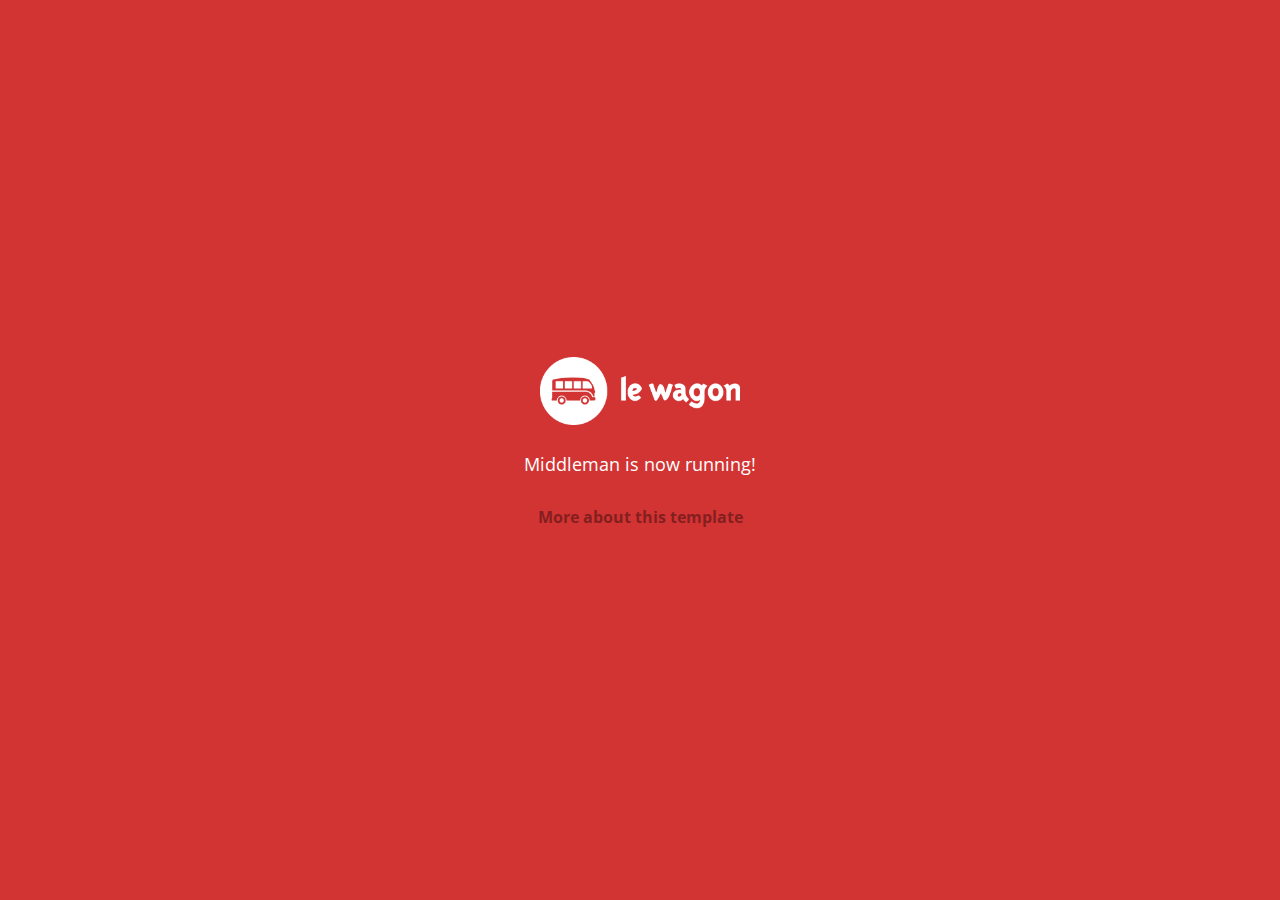
==== index.html @ f6f68ada "Automated commit at 2018-08-06 09:11:28 UTC by middleman-deploy 2.0.0-alpha" ====
<!doctype html>
<html>
  <head>
    <meta charset="utf-8">
    <meta http-equiv="x-ua-compatible" content="ie=edge">
    <meta name="viewport"
          content="width=device-width, initial-scale=1, shrink-to-fit=no">
    <!-- Use the title from a page's frontmatter if it has one -->
    <title>Le Wagon - Middleman</title>
    <link href="stylesheets/application-3c48b980.css" rel="stylesheet" />
    <script src="javascripts/application-93de88c9.js"></script>
    <link href="images/favicon-f15af148.png" rel="icon" type="image/png" />
  </head>
  <body>
    <div id="home">
  <div class="home-content">
    <img src="images/logo-acc9c0ec.png" width="200" alt="Logo" />
    <p>
      Middleman is now running!
    </p>
    <p class="about">
      <a href="about.html">More about this template</a>
    </p>
  </div>
</div>

  </body>
</html>
---- stylesheets/application-3c48b980.css ----
@import url("https://fonts.googleapis.com/css?family=Open+Sans:400,300,700|Raleway:400,100,300,700,500");/*!
 * Bootstrap v3.3.7 (http://getbootstrap.com)
 * Copyright 2011-2016 Twitter, Inc.
 * Licensed under MIT (https://github.com/twbs/bootstrap/blob/master/LICENSE)
 *//*! normalize.css v3.0.3 | MIT License | github.com/necolas/normalize.css */html{font-family:sans-serif;-ms-text-size-adjust:100%;-webkit-text-size-adjust:100%}body{margin:0}article,aside,details,figcaption,figure,footer,header,hgroup,main,menu,nav,section,summary{display:block}audio,canvas,progress,video{display:inline-block;vertical-align:baseline}audio:not([controls]){display:none;height:0}[hidden],template{display:none}a{background-color:transparent}a:active,a:hover{outline:0}abbr[title]{border-bottom:1px dotted}b,strong{font-weight:bold}dfn{font-style:italic}h1{font-size:2em;margin:0.67em 0}mark{background:#ff0;color:#000}small{font-size:80%}sub,sup{font-size:75%;line-height:0;position:relative;vertical-align:baseline}sup{top:-0.5em}sub{bottom:-0.25em}img{border:0}svg:not(:root){overflow:hidden}figure{margin:1em 40px}hr{-webkit-box-sizing:content-box;box-sizing:content-box;height:0}pre{overflow:auto}code,kbd,pre,samp{font-family:monospace, monospace;font-size:1em}button,input,optgroup,select,textarea{color:inherit;font:inherit;margin:0}button{overflow:visible}button,select{text-transform:none}button,html input[type="button"],input[type="reset"],input[type="submit"]{-webkit-appearance:button;cursor:pointer}button[disabled],html input[disabled]{cursor:default}button::-moz-focus-inner,input::-moz-focus-inner{border:0;padding:0}input{line-height:normal}input[type="checkbox"],input[type="radio"]{-webkit-box-sizing:border-box;box-sizing:border-box;padding:0}input[type="number"]::-webkit-inner-spin-button,input[type="number"]::-webkit-outer-spin-button{height:auto}input[type="search"]{-webkit-appearance:textfield;-webkit-box-sizing:content-box;box-sizing:content-box}input[type="search"]::-webkit-search-cancel-button,input[type="search"]::-webkit-search-decoration{-webkit-appearance:none}fieldset{border:1px solid #c0c0c0;margin:0 2px;padding:0.35em 0.625em 0.75em}legend{border:0;padding:0}textarea{overflow:auto}optgroup{font-weight:bold}table{border-collapse:collapse;border-spacing:0}td,th{padding:0}/*! Source: https://github.com/h5bp/html5-boilerplate/blob/master/src/css/main.css */@media print{*,*:before,*:after{background:transparent !important;color:#000 !important;-webkit-box-shadow:none !important;box-shadow:none !important;text-shadow:none !important}a,a:visited{text-decoration:underline}a[href]:after{content:" (" attr(href) ")"}abbr[title]:after{content:" (" attr(title) ")"}a[href^="#"]:after,a[href^="javascript:"]:after{content:""}pre,blockquote{border:1px solid #999;page-break-inside:avoid}thead{display:table-header-group}tr,img{page-break-inside:avoid}img{max-width:100% !important}p,h2,h3{orphans:3;widows:3}h2,h3{page-break-after:avoid}.navbar{display:none}.btn>.caret,.dropup>.btn>.caret{border-top-color:#000 !important}.label{border:1px solid #000}.table{border-collapse:collapse !important}.table td,.table th{background-color:#fff !important}.table-bordered th,.table-bordered td{border:1px solid #ddd !important}}@font-face{font-family:'Glyphicons Halflings';src:url("../assets/bootstrap/glyphicons-halflings-regular-86b6f62b.eot");src:url("../assets/bootstrap/glyphicons-halflings-regular-86b6f62b.eot?#iefix") format("embedded-opentype"),url("../assets/bootstrap/glyphicons-halflings-regular-ca35b697.woff2") format("woff2"),url("../assets/bootstrap/glyphicons-halflings-regular-278e49a8.woff") format("woff"),url("../assets/bootstrap/glyphicons-halflings-regular-44bc1850.ttf") format("truetype"),url("../assets/bootstrap/glyphicons-halflings-regular-de51a849.svg#glyphicons_halflingsregular") format("svg")}.glyphicon{position:relative;top:1px;display:inline-block;font-family:'Glyphicons Halflings';font-style:normal;font-weight:normal;line-height:1;-webkit-font-smoothing:antialiased;-moz-osx-font-smoothing:grayscale}.glyphicon-asterisk:before{content:"\002a"}.glyphicon-plus:before{content:"\002b"}.glyphicon-euro:before,.glyphicon-eur:before{content:"\20ac"}.glyphicon-minus:before{content:"\2212"}.glyphicon-cloud:before{content:"\2601"}.glyphicon-envelope:before{content:"\2709"}.glyphicon-pencil:before{content:"\270f"}.glyphicon-glass:before{content:"\e001"}.glyphicon-music:before{content:"\e002"}.glyphicon-search:before{content:"\e003"}.glyphicon-heart:before{content:"\e005"}.glyphicon-star:before{content:"\e006"}.glyphicon-star-empty:before{content:"\e007"}.glyphicon-user:before{content:"\e008"}.glyphicon-film:before{content:"\e009"}.glyphicon-th-large:before{content:"\e010"}.glyphicon-th:before{content:"\e011"}.glyphicon-th-list:before{content:"\e012"}.glyphicon-ok:before{content:"\e013"}.glyphicon-remove:before{content:"\e014"}.glyphicon-zoom-in:before{content:"\e015"}.glyphicon-zoom-out:before{content:"\e016"}.glyphicon-off:before{content:"\e017"}.glyphicon-signal:before{content:"\e018"}.glyphicon-cog:before{content:"\e019"}.glyphicon-trash:before{content:"\e020"}.glyphicon-home:before{content:"\e021"}.glyphicon-file:before{content:"\e022"}.glyphicon-time:before{content:"\e023"}.glyphicon-road:before{content:"\e024"}.glyphicon-download-alt:before{content:"\e025"}.glyphicon-download:before{content:"\e026"}.glyphicon-upload:before{content:"\e027"}.glyphicon-inbox:before{content:"\e028"}.glyphicon-play-circle:before{content:"\e029"}.glyphicon-repeat:before{content:"\e030"}.glyphicon-refresh:before{content:"\e031"}.glyphicon-list-alt:before{content:"\e032"}.glyphicon-lock:before{content:"\e033"}.glyphicon-flag:before{content:"\e034"}.glyphicon-headphones:before{content:"\e035"}.glyphicon-volume-off:before{content:"\e036"}.glyphicon-volume-down:before{content:"\e037"}.glyphicon-volume-up:before{content:"\e038"}.glyphicon-qrcode:before{content:"\e039"}.glyphicon-barcode:before{content:"\e040"}.glyphicon-tag:before{content:"\e041"}.glyphicon-tags:before{content:"\e042"}.glyphicon-book:before{content:"\e043"}.glyphicon-bookmark:before{content:"\e044"}.glyphicon-print:before{content:"\e045"}.glyphicon-camera:before{content:"\e046"}.glyphicon-font:before{content:"\e047"}.glyphicon-bold:before{content:"\e048"}.glyphicon-italic:before{content:"\e049"}.glyphicon-text-height:before{content:"\e050"}.glyphicon-text-width:before{content:"\e051"}.glyphicon-align-left:before{content:"\e052"}.glyphicon-align-center:before{content:"\e053"}.glyphicon-align-right:before{content:"\e054"}.glyphicon-align-justify:before{content:"\e055"}.glyphicon-list:before{content:"\e056"}.glyphicon-indent-left:before{content:"\e057"}.glyphicon-indent-right:before{content:"\e058"}.glyphicon-facetime-video:before{content:"\e059"}.glyphicon-picture:before{content:"\e060"}.glyphicon-map-marker:before{content:"\e062"}.glyphicon-adjust:before{content:"\e063"}.glyphicon-tint:before{content:"\e064"}.glyphicon-edit:before{content:"\e065"}.glyphicon-share:before{content:"\e066"}.glyphicon-check:before{content:"\e067"}.glyphicon-move:before{content:"\e068"}.glyphicon-step-backward:before{content:"\e069"}.glyphicon-fast-backward:before{content:"\e070"}.glyphicon-backward:before{content:"\e071"}.glyphicon-play:before{content:"\e072"}.glyphicon-pause:before{content:"\e073"}.glyphicon-stop:before{content:"\e074"}.glyphicon-forward:before{content:"\e075"}.glyphicon-fast-forward:before{content:"\e076"}.glyphicon-step-forward:before{content:"\e077"}.glyphicon-eject:before{content:"\e078"}.glyphicon-chevron-left:before{content:"\e079"}.glyphicon-chevron-right:before{content:"\e080"}.glyphicon-plus-sign:before{content:"\e081"}.glyphicon-minus-sign:before{content:"\e082"}.glyphicon-remove-sign:before{content:"\e083"}.glyphicon-ok-sign:before{content:"\e084"}.glyphicon-question-sign:before{content:"\e085"}.glyphicon-info-sign:before{content:"\e086"}.glyphicon-screenshot:before{content:"\e087"}.glyphicon-remove-circle:before{content:"\e088"}.glyphicon-ok-circle:before{content:"\e089"}.glyphicon-ban-circle:before{content:"\e090"}.glyphicon-arrow-left:before{content:"\e091"}.glyphicon-arrow-right:before{content:"\e092"}.glyphicon-arrow-up:before{content:"\e093"}.glyphicon-arrow-down:before{content:"\e094"}.glyphicon-share-alt:before{content:"\e095"}.glyphicon-resize-full:before{content:"\e096"}.glyphicon-resize-small:before{content:"\e097"}.glyphicon-exclamation-sign:before{content:"\e101"}.glyphicon-gift:before{content:"\e102"}.glyphicon-leaf:before{content:"\e103"}.glyphicon-fire:before{content:"\e104"}.glyphicon-eye-open:before{content:"\e105"}.glyphicon-eye-close:before{content:"\e106"}.glyphicon-warning-sign:before{content:"\e107"}.glyphicon-plane:before{content:"\e108"}.glyphicon-calendar:before{content:"\e109"}.glyphicon-random:before{content:"\e110"}.glyphicon-comment:before{content:"\e111"}.glyphicon-magnet:before{content:"\e112"}.glyphicon-chevron-up:before{content:"\e113"}.glyphicon-chevron-down:before{content:"\e114"}.glyphicon-retweet:before{content:"\e115"}.glyphicon-shopping-cart:before{content:"\e116"}.glyphicon-folder-close:before{content:"\e117"}.glyphicon-folder-open:before{content:"\e118"}.glyphicon-resize-vertical:before{content:"\e119"}.glyphicon-resize-horizontal:before{content:"\e120"}.glyphicon-hdd:before{content:"\e121"}.glyphicon-bullhorn:before{content:"\e122"}.glyphicon-bell:before{content:"\e123"}.glyphicon-certificate:before{content:"\e124"}.glyphicon-thumbs-up:before{content:"\e125"}.glyphicon-thumbs-down:before{content:"\e126"}.glyphicon-hand-right:before{content:"\e127"}.glyphicon-hand-left:before{content:"\e128"}.glyphicon-hand-up:before{content:"\e129"}.glyphicon-hand-down:before{content:"\e130"}.glyphicon-circle-arrow-right:before{content:"\e131"}.glyphicon-circle-arrow-left:before{content:"\e132"}.glyphicon-circle-arrow-up:before{content:"\e133"}.glyphicon-circle-arrow-down:before{content:"\e134"}.glyphicon-globe:before{content:"\e135"}.glyphicon-wrench:before{content:"\e136"}.glyphicon-tasks:before{content:"\e137"}.glyphicon-filter:before{content:"\e138"}.glyphicon-briefcase:before{content:"\e139"}.glyphicon-fullscreen:before{content:"\e140"}.glyphicon-dashboard:before{content:"\e141"}.glyphicon-paperclip:before{content:"\e142"}.glyphicon-heart-empty:before{content:"\e143"}.glyphicon-link:before{content:"\e144"}.glyphicon-phone:before{content:"\e145"}.glyphicon-pushpin:before{content:"\e146"}.glyphicon-usd:before{content:"\e148"}.glyphicon-gbp:before{content:"\e149"}.glyphicon-sort:before{content:"\e150"}.glyphicon-sort-by-alphabet:before{content:"\e151"}.glyphicon-sort-by-alphabet-alt:before{content:"\e152"}.glyphicon-sort-by-order:before{content:"\e153"}.glyphicon-sort-by-order-alt:before{content:"\e154"}.glyphicon-sort-by-attributes:before{content:"\e155"}.glyphicon-sort-by-attributes-alt:before{content:"\e156"}.glyphicon-unchecked:before{content:"\e157"}.glyphicon-expand:before{content:"\e158"}.glyphicon-collapse-down:before{content:"\e159"}.glyphicon-collapse-up:before{content:"\e160"}.glyphicon-log-in:before{content:"\e161"}.glyphicon-flash:before{content:"\e162"}.glyphicon-log-out:before{content:"\e163"}.glyphicon-new-window:before{content:"\e164"}.glyphicon-record:before{content:"\e165"}.glyphicon-save:before{content:"\e166"}.glyphicon-open:before{content:"\e167"}.glyphicon-saved:before{content:"\e168"}.glyphicon-import:before{content:"\e169"}.glyphicon-export:before{content:"\e170"}.glyphicon-send:before{content:"\e171"}.glyphicon-floppy-disk:before{content:"\e172"}.glyphicon-floppy-saved:before{content:"\e173"}.glyphicon-floppy-remove:before{content:"\e174"}.glyphicon-floppy-save:before{content:"\e175"}.glyphicon-floppy-open:before{content:"\e176"}.glyphicon-credit-card:before{content:"\e177"}.glyphicon-transfer:before{content:"\e178"}.glyphicon-cutlery:before{content:"\e179"}.glyphicon-header:before{content:"\e180"}.glyphicon-compressed:before{content:"\e181"}.glyphicon-earphone:before{content:"\e182"}.glyphicon-phone-alt:before{content:"\e183"}.glyphicon-tower:before{content:"\e184"}.glyphicon-stats:before{content:"\e185"}.glyphicon-sd-video:before{content:"\e186"}.glyphicon-hd-video:before{content:"\e187"}.glyphicon-subtitles:before{content:"\e188"}.glyphicon-sound-stereo:before{content:"\e189"}.glyphicon-sound-dolby:before{content:"\e190"}.glyphicon-sound-5-1:before{content:"\e191"}.glyphicon-sound-6-1:before{content:"\e192"}.glyphicon-sound-7-1:before{content:"\e193"}.glyphicon-copyright-mark:before{content:"\e194"}.glyphicon-registration-mark:before{content:"\e195"}.glyphicon-cloud-download:before{content:"\e197"}.glyphicon-cloud-upload:before{content:"\e198"}.glyphicon-tree-conifer:before{content:"\e199"}.glyphicon-tree-deciduous:before{content:"\e200"}.glyphicon-cd:before{content:"\e201"}.glyphicon-save-file:before{content:"\e202"}.glyphicon-open-file:before{content:"\e203"}.glyphicon-level-up:before{content:"\e204"}.glyphicon-copy:before{content:"\e205"}.glyphicon-paste:before{content:"\e206"}.glyphicon-alert:before{content:"\e209"}.glyphicon-equalizer:before{content:"\e210"}.glyphicon-king:before{content:"\e211"}.glyphicon-queen:before{content:"\e212"}.glyphicon-pawn:before{content:"\e213"}.glyphicon-bishop:before{content:"\e214"}.glyphicon-knight:before{content:"\e215"}.glyphicon-baby-formula:before{content:"\e216"}.glyphicon-tent:before{content:"\26fa"}.glyphicon-blackboard:before{content:"\e218"}.glyphicon-bed:before{content:"\e219"}.glyphicon-apple:before{content:"\f8ff"}.glyphicon-erase:before{content:"\e221"}.glyphicon-hourglass:before{content:"\231b"}.glyphicon-lamp:before{content:"\e223"}.glyphicon-duplicate:before{content:"\e224"}.glyphicon-piggy-bank:before{content:"\e225"}.glyphicon-scissors:before{content:"\e226"}.glyphicon-bitcoin:before{content:"\e227"}.glyphicon-btc:before{content:"\e227"}.glyphicon-xbt:before{content:"\e227"}.glyphicon-yen:before{content:"\00a5"}.glyphicon-jpy:before{content:"\00a5"}.glyphicon-ruble:before{content:"\20bd"}.glyphicon-rub:before{content:"\20bd"}.glyphicon-scale:before{content:"\e230"}.glyphicon-ice-lolly:before{content:"\e231"}.glyphicon-ice-lolly-tasted:before{content:"\e232"}.glyphicon-education:before{content:"\e233"}.glyphicon-option-horizontal:before{content:"\e234"}.glyphicon-option-vertical:before{content:"\e235"}.glyphicon-menu-hamburger:before{content:"\e236"}.glyphicon-modal-window:before{content:"\e237"}.glyphicon-oil:before{content:"\e238"}.glyphicon-grain:before{content:"\e239"}.glyphicon-sunglasses:before{content:"\e240"}.glyphicon-text-size:before{content:"\e241"}.glyphicon-text-color:before{content:"\e242"}.glyphicon-text-background:before{content:"\e243"}.glyphicon-object-align-top:before{content:"\e244"}.glyphicon-object-align-bottom:before{content:"\e245"}.glyphicon-object-align-horizontal:before{content:"\e246"}.glyphicon-object-align-left:before{content:"\e247"}.glyphicon-object-align-vertical:before{content:"\e248"}.glyphicon-object-align-right:before{content:"\e249"}.glyphicon-triangle-right:before{content:"\e250"}.glyphicon-triangle-left:before{content:"\e251"}.glyphicon-triangle-bottom:before{content:"\e252"}.glyphicon-triangle-top:before{content:"\e253"}.glyphicon-console:before{content:"\e254"}.glyphicon-superscript:before{content:"\e255"}.glyphicon-subscript:before{content:"\e256"}.glyphicon-menu-left:before{content:"\e257"}.glyphicon-menu-right:before{content:"\e258"}.glyphicon-menu-down:before{content:"\e259"}.glyphicon-menu-up:before{content:"\e260"}*{-webkit-box-sizing:border-box;box-sizing:border-box}*:before,*:after{-webkit-box-sizing:border-box;box-sizing:border-box}html{font-size:10px;-webkit-tap-highlight-color:transparent}body{font-family:"Open Sans", "Helvetica", "sans-serif";font-size:18px;line-height:1.42857143;color:#333333;background-color:#F4F4F4}input,button,select,textarea{font-family:inherit;font-size:inherit;line-height:inherit}a{color:#469AE0;text-decoration:none}a:hover,a:focus{color:#1f74ba;text-decoration:underline}a:focus{outline:5px auto -webkit-focus-ring-color;outline-offset:-2px}figure{margin:0}img{vertical-align:middle}.img-responsive{display:block;max-width:100%;height:auto}.img-rounded{border-radius:2px}.img-thumbnail{padding:4px;line-height:1.42857143;background-color:#F4F4F4;border:1px solid #ddd;border-radius:2px;-webkit-transition:all 0.2s ease-in-out;transition:all 0.2s ease-in-out;display:inline-block;max-width:100%;height:auto}.img-circle{border-radius:50%}hr{margin-top:25px;margin-bottom:25px;border:0;border-top:1px solid #eeeeee}.sr-only{position:absolute;width:1px;height:1px;margin:-1px;padding:0;overflow:hidden;clip:rect(0, 0, 0, 0);border:0}.sr-only-focusable:active,.sr-only-focusable:focus{position:static;width:auto;height:auto;margin:0;overflow:visible;clip:auto}[role="button"]{cursor:pointer}h1,h2,h3,h4,h5,h6,.h1,.h2,.h3,.h4,.h5,.h6{font-family:"Raleway", "Helvetica", "sans-serif";font-weight:500;line-height:1.1;color:inherit}h1 small,h1 .small,h2 small,h2 .small,h3 small,h3 .small,h4 small,h4 .small,h5 small,h5 .small,h6 small,h6 .small,.h1 small,.h1 .small,.h2 small,.h2 .small,.h3 small,.h3 .small,.h4 small,.h4 .small,.h5 small,.h5 .small,.h6 small,.h6 .small{font-weight:normal;line-height:1;color:#777777}h1,.h1,h2,.h2,h3,.h3{margin-top:25px;margin-bottom:12.5px}h1 small,h1 .small,.h1 small,.h1 .small,h2 small,h2 .small,.h2 small,.h2 .small,h3 small,h3 .small,.h3 small,.h3 .small{font-size:65%}h4,.h4,h5,.h5,h6,.h6{margin-top:12.5px;margin-bottom:12.5px}h4 small,h4 .small,.h4 small,.h4 .small,h5 small,h5 .small,.h5 small,.h5 .small,h6 small,h6 .small,.h6 small,.h6 .small{font-size:75%}h1,.h1{font-size:46px}h2,.h2{font-size:38px}h3,.h3{font-size:31px}h4,.h4{font-size:23px}h5,.h5{font-size:18px}h6,.h6{font-size:16px}p{margin:0 0 12.5px}.lead{margin-bottom:25px;font-size:20px;font-weight:300;line-height:1.4}@media (min-width: 768px){.lead{font-size:27px}}small,.small{font-size:88%}mark,.mark{background-color:#fcf8e3;padding:.2em}.text-left{text-align:left}.text-right{text-align:right}.text-center{text-align:center}.text-justify{text-align:justify}.text-nowrap{white-space:nowrap}.text-lowercase{text-transform:lowercase}.text-uppercase,.initialism{text-transform:uppercase}.text-capitalize{text-transform:capitalize}.text-muted{color:#777777}.text-primary{color:#469AE0}a.text-primary:hover,a.text-primary:focus{color:#2381d0}.text-success{color:#3c763d}a.text-success:hover,a.text-success:focus{color:#2b542c}.text-info{color:#31708f}a.text-info:hover,a.text-info:focus{color:#245269}.text-warning{color:#8a6d3b}a.text-warning:hover,a.text-warning:focus{color:#66512c}.text-danger{color:#a94442}a.text-danger:hover,a.text-danger:focus{color:#843534}.bg-primary{color:#fff}.bg-primary{background-color:#469AE0}a.bg-primary:hover,a.bg-primary:focus{background-color:#2381d0}.bg-success{background-color:#dff0d8}a.bg-success:hover,a.bg-success:focus{background-color:#c1e2b3}.bg-info{background-color:#d9edf7}a.bg-info:hover,a.bg-info:focus{background-color:#afd9ee}.bg-warning{background-color:#fcf8e3}a.bg-warning:hover,a.bg-warning:focus{background-color:#f7ecb5}.bg-danger{background-color:#f2dede}a.bg-danger:hover,a.bg-danger:focus{background-color:#e4b9b9}.page-header{padding-bottom:11.5px;margin:50px 0 25px;border-bottom:1px solid #eeeeee}ul,ol{margin-top:0;margin-bottom:12.5px}ul ul,ul ol,ol ul,ol ol{margin-bottom:0}.list-unstyled{padding-left:0;list-style:none}.list-inline{padding-left:0;list-style:none;margin-left:-5px}.list-inline>li{display:inline-block;padding-left:5px;padding-right:5px}dl{margin-top:0;margin-bottom:25px}dt,dd{line-height:1.42857143}dt{font-weight:bold}dd{margin-left:0}.dl-horizontal dd:before,.dl-horizontal dd:after{content:" ";display:table}.dl-horizontal dd:after{clear:both}@media (min-width: 768px){.dl-horizontal dt{float:left;width:160px;clear:left;text-align:right;overflow:hidden;text-overflow:ellipsis;white-space:nowrap}.dl-horizontal dd{margin-left:180px}}abbr[title],abbr[data-original-title]{cursor:help;border-bottom:1px dotted #777777}.initialism{font-size:90%}blockquote{padding:12.5px 25px;margin:0 0 25px;font-size:22.5px;border-left:5px solid #eeeeee}blockquote p:last-child,blockquote ul:last-child,blockquote ol:last-child{margin-bottom:0}blockquote footer,blockquote small,blockquote .small{display:block;font-size:80%;line-height:1.42857143;color:#777777}blockquote footer:before,blockquote small:before,blockquote .small:before{content:'\2014 \00A0'}.blockquote-reverse,blockquote.pull-right{padding-right:15px;padding-left:0;border-right:5px solid #eeeeee;border-left:0;text-align:right}.blockquote-reverse footer:before,.blockquote-reverse small:before,.blockquote-reverse .small:before,blockquote.pull-right footer:before,blockquote.pull-right small:before,blockquote.pull-right .small:before{content:''}.blockquote-reverse footer:after,.blockquote-reverse small:after,.blockquote-reverse .small:after,blockquote.pull-right footer:after,blockquote.pull-right small:after,blockquote.pull-right .small:after{content:'\00A0 \2014'}address{margin-bottom:25px;font-style:normal;line-height:1.42857143}code,kbd,pre,samp{font-family:Menlo, Monaco, Consolas, "Courier New", monospace}code{padding:2px 4px;font-size:90%;color:#c7254e;background-color:#f9f2f4;border-radius:2px}kbd{padding:2px 4px;font-size:90%;color:#fff;background-color:#333;border-radius:2px;-webkit-box-shadow:inset 0 -1px 0 rgba(0,0,0,0.25);box-shadow:inset 0 -1px 0 rgba(0,0,0,0.25)}kbd kbd{padding:0;font-size:100%;font-weight:bold;-webkit-box-shadow:none;box-shadow:none}pre{display:block;padding:12px;margin:0 0 12.5px;font-size:17px;line-height:1.42857143;word-break:break-all;word-wrap:break-word;color:#333333;background-color:#f5f5f5;border:1px solid #ccc;border-radius:2px}pre code{padding:0;font-size:inherit;color:inherit;white-space:pre-wrap;background-color:transparent;border-radius:0}.pre-scrollable{max-height:340px;overflow-y:scroll}.container{margin-right:auto;margin-left:auto;padding-left:15px;padding-right:15px}.container:before,.container:after{content:" ";display:table}.container:after{clear:both}@media (min-width: 768px){.container{width:750px}}@media (min-width: 992px){.container{width:970px}}@media (min-width: 1200px){.container{width:1170px}}.container-fluid{margin-right:auto;margin-left:auto;padding-left:15px;padding-right:15px}.container-fluid:before,.container-fluid:after{content:" ";display:table}.container-fluid:after{clear:both}.row{margin-left:-15px;margin-right:-15px}.row:before,.row:after{content:" ";display:table}.row:after{clear:both}.col-xs-1,.col-sm-1,.col-md-1,.col-lg-1,.col-xs-2,.col-sm-2,.col-md-2,.col-lg-2,.col-xs-3,.col-sm-3,.col-md-3,.col-lg-3,.col-xs-4,.col-sm-4,.col-md-4,.col-lg-4,.col-xs-5,.col-sm-5,.col-md-5,.col-lg-5,.col-xs-6,.col-sm-6,.col-md-6,.col-lg-6,.col-xs-7,.col-sm-7,.col-md-7,.col-lg-7,.col-xs-8,.col-sm-8,.col-md-8,.col-lg-8,.col-xs-9,.col-sm-9,.col-md-9,.col-lg-9,.col-xs-10,.col-sm-10,.col-md-10,.col-lg-10,.col-xs-11,.col-sm-11,.col-md-11,.col-lg-11,.col-xs-12,.col-sm-12,.col-md-12,.col-lg-12{position:relative;min-height:1px;padding-left:15px;padding-right:15px}.col-xs-1,.col-xs-2,.col-xs-3,.col-xs-4,.col-xs-5,.col-xs-6,.col-xs-7,.col-xs-8,.col-xs-9,.col-xs-10,.col-xs-11,.col-xs-12{float:left}.col-xs-1{width:8.33333333%}.col-xs-2{width:16.66666667%}.col-xs-3{width:25%}.col-xs-4{width:33.33333333%}.col-xs-5{width:41.66666667%}.col-xs-6{width:50%}.col-xs-7{width:58.33333333%}.col-xs-8{width:66.66666667%}.col-xs-9{width:75%}.col-xs-10{width:83.33333333%}.col-xs-11{width:91.66666667%}.col-xs-12{width:100%}.col-xs-pull-0{right:auto}.col-xs-pull-1{right:8.33333333%}.col-xs-pull-2{right:16.66666667%}.col-xs-pull-3{right:25%}.col-xs-pull-4{right:33.33333333%}.col-xs-pull-5{right:41.66666667%}.col-xs-pull-6{right:50%}.col-xs-pull-7{right:58.33333333%}.col-xs-pull-8{right:66.66666667%}.col-xs-pull-9{right:75%}.col-xs-pull-10{right:83.33333333%}.col-xs-pull-11{right:91.66666667%}.col-xs-pull-12{right:100%}.col-xs-push-0{left:auto}.col-xs-push-1{left:8.33333333%}.col-xs-push-2{left:16.66666667%}.col-xs-push-3{left:25%}.col-xs-push-4{left:33.33333333%}.col-xs-push-5{left:41.66666667%}.col-xs-push-6{left:50%}.col-xs-push-7{left:58.33333333%}.col-xs-push-8{left:66.66666667%}.col-xs-push-9{left:75%}.col-xs-push-10{left:83.33333333%}.col-xs-push-11{left:91.66666667%}.col-xs-push-12{left:100%}.col-xs-offset-0{margin-left:0%}.col-xs-offset-1{margin-left:8.33333333%}.col-xs-offset-2{margin-left:16.66666667%}.col-xs-offset-3{margin-left:25%}.col-xs-offset-4{margin-left:33.33333333%}.col-xs-offset-5{margin-left:41.66666667%}.col-xs-offset-6{margin-left:50%}.col-xs-offset-7{margin-left:58.33333333%}.col-xs-offset-8{margin-left:66.66666667%}.col-xs-offset-9{margin-left:75%}.col-xs-offset-10{margin-left:83.33333333%}.col-xs-offset-11{margin-left:91.66666667%}.col-xs-offset-12{margin-left:100%}@media (min-width: 768px){.col-sm-1,.col-sm-2,.col-sm-3,.col-sm-4,.col-sm-5,.col-sm-6,.col-sm-7,.col-sm-8,.col-sm-9,.col-sm-10,.col-sm-11,.col-sm-12{float:left}.col-sm-1{width:8.33333333%}.col-sm-2{width:16.66666667%}.col-sm-3{width:25%}.col-sm-4{width:33.33333333%}.col-sm-5{width:41.66666667%}.col-sm-6{width:50%}.col-sm-7{width:58.33333333%}.col-sm-8{width:66.66666667%}.col-sm-9{width:75%}.col-sm-10{width:83.33333333%}.col-sm-11{width:91.66666667%}.col-sm-12{width:100%}.col-sm-pull-0{right:auto}.col-sm-pull-1{right:8.33333333%}.col-sm-pull-2{right:16.66666667%}.col-sm-pull-3{right:25%}.col-sm-pull-4{right:33.33333333%}.col-sm-pull-5{right:41.66666667%}.col-sm-pull-6{right:50%}.col-sm-pull-7{right:58.33333333%}.col-sm-pull-8{right:66.66666667%}.col-sm-pull-9{right:75%}.col-sm-pull-10{right:83.33333333%}.col-sm-pull-11{right:91.66666667%}.col-sm-pull-12{right:100%}.col-sm-push-0{left:auto}.col-sm-push-1{left:8.33333333%}.col-sm-push-2{left:16.66666667%}.col-sm-push-3{left:25%}.col-sm-push-4{left:33.33333333%}.col-sm-push-5{left:41.66666667%}.col-sm-push-6{left:50%}.col-sm-push-7{left:58.33333333%}.col-sm-push-8{left:66.66666667%}.col-sm-push-9{left:75%}.col-sm-push-10{left:83.33333333%}.col-sm-push-11{left:91.66666667%}.col-sm-push-12{left:100%}.col-sm-offset-0{margin-left:0%}.col-sm-offset-1{margin-left:8.33333333%}.col-sm-offset-2{margin-left:16.66666667%}.col-sm-offset-3{margin-left:25%}.col-sm-offset-4{margin-left:33.33333333%}.col-sm-offset-5{margin-left:41.66666667%}.col-sm-offset-6{margin-left:50%}.col-sm-offset-7{margin-left:58.33333333%}.col-sm-offset-8{margin-left:66.66666667%}.col-sm-offset-9{margin-left:75%}.col-sm-offset-10{margin-left:83.33333333%}.col-sm-offset-11{margin-left:91.66666667%}.col-sm-offset-12{margin-left:100%}}@media (min-width: 992px){.col-md-1,.col-md-2,.col-md-3,.col-md-4,.col-md-5,.col-md-6,.col-md-7,.col-md-8,.col-md-9,.col-md-10,.col-md-11,.col-md-12{float:left}.col-md-1{width:8.33333333%}.col-md-2{width:16.66666667%}.col-md-3{width:25%}.col-md-4{width:33.33333333%}.col-md-5{width:41.66666667%}.col-md-6{width:50%}.col-md-7{width:58.33333333%}.col-md-8{width:66.66666667%}.col-md-9{width:75%}.col-md-10{width:83.33333333%}.col-md-11{width:91.66666667%}.col-md-12{width:100%}.col-md-pull-0{right:auto}.col-md-pull-1{right:8.33333333%}.col-md-pull-2{right:16.66666667%}.col-md-pull-3{right:25%}.col-md-pull-4{right:33.33333333%}.col-md-pull-5{right:41.66666667%}.col-md-pull-6{right:50%}.col-md-pull-7{right:58.33333333%}.col-md-pull-8{right:66.66666667%}.col-md-pull-9{right:75%}.col-md-pull-10{right:83.33333333%}.col-md-pull-11{right:91.66666667%}.col-md-pull-12{right:100%}.col-md-push-0{left:auto}.col-md-push-1{left:8.33333333%}.col-md-push-2{left:16.66666667%}.col-md-push-3{left:25%}.col-md-push-4{left:33.33333333%}.col-md-push-5{left:41.66666667%}.col-md-push-6{left:50%}.col-md-push-7{left:58.33333333%}.col-md-push-8{left:66.66666667%}.col-md-push-9{left:75%}.col-md-push-10{left:83.33333333%}.col-md-push-11{left:91.66666667%}.col-md-push-12{left:100%}.col-md-offset-0{margin-left:0%}.col-md-offset-1{margin-left:8.33333333%}.col-md-offset-2{margin-left:16.66666667%}.col-md-offset-3{margin-left:25%}.col-md-offset-4{margin-left:33.33333333%}.col-md-offset-5{margin-left:41.66666667%}.col-md-offset-6{margin-left:50%}.col-md-offset-7{margin-left:58.33333333%}.col-md-offset-8{margin-left:66.66666667%}.col-md-offset-9{margin-left:75%}.col-md-offset-10{margin-left:83.33333333%}.col-md-offset-11{margin-left:91.66666667%}.col-md-offset-12{margin-left:100%}}@media (min-width: 1200px){.col-lg-1,.col-lg-2,.col-lg-3,.col-lg-4,.col-lg-5,.col-lg-6,.col-lg-7,.col-lg-8,.col-lg-9,.col-lg-10,.col-lg-11,.col-lg-12{float:left}.col-lg-1{width:8.33333333%}.col-lg-2{width:16.66666667%}.col-lg-3{width:25%}.col-lg-4{width:33.33333333%}.col-lg-5{width:41.66666667%}.col-lg-6{width:50%}.col-lg-7{width:58.33333333%}.col-lg-8{width:66.66666667%}.col-lg-9{width:75%}.col-lg-10{width:83.33333333%}.col-lg-11{width:91.66666667%}.col-lg-12{width:100%}.col-lg-pull-0{right:auto}.col-lg-pull-1{right:8.33333333%}.col-lg-pull-2{right:16.66666667%}.col-lg-pull-3{right:25%}.col-lg-pull-4{right:33.33333333%}.col-lg-pull-5{right:41.66666667%}.col-lg-pull-6{right:50%}.col-lg-pull-7{right:58.33333333%}.col-lg-pull-8{right:66.66666667%}.col-lg-pull-9{right:75%}.col-lg-pull-10{right:83.33333333%}.col-lg-pull-11{right:91.66666667%}.col-lg-pull-12{right:100%}.col-lg-push-0{left:auto}.col-lg-push-1{left:8.33333333%}.col-lg-push-2{left:16.66666667%}.col-lg-push-3{left:25%}.col-lg-push-4{left:33.33333333%}.col-lg-push-5{left:41.66666667%}.col-lg-push-6{left:50%}.col-lg-push-7{left:58.33333333%}.col-lg-push-8{left:66.66666667%}.col-lg-push-9{left:75%}.col-lg-push-10{left:83.33333333%}.col-lg-push-11{left:91.66666667%}.col-lg-push-12{left:100%}.col-lg-offset-0{margin-left:0%}.col-lg-offset-1{margin-left:8.33333333%}.col-lg-offset-2{margin-left:16.66666667%}.col-lg-offset-3{margin-left:25%}.col-lg-offset-4{margin-left:33.33333333%}.col-lg-offset-5{margin-left:41.66666667%}.col-lg-offset-6{margin-left:50%}.col-lg-offset-7{margin-left:58.33333333%}.col-lg-offset-8{margin-left:66.66666667%}.col-lg-offset-9{margin-left:75%}.col-lg-offset-10{margin-left:83.33333333%}.col-lg-offset-11{margin-left:91.66666667%}.col-lg-offset-12{margin-left:100%}}table{background-color:transparent}caption{padding-top:8px;padding-bottom:8px;color:#777777;text-align:left}th{text-align:left}.table{width:100%;max-width:100%;margin-bottom:25px}.table>thead>tr>th,.table>thead>tr>td,.table>tbody>tr>th,.table>tbody>tr>td,.table>tfoot>tr>th,.table>tfoot>tr>td{padding:8px;line-height:1.42857143;vertical-align:top;border-top:1px solid #ddd}.table>thead>tr>th{vertical-align:bottom;border-bottom:2px solid #ddd}.table>caption+thead>tr:first-child>th,.table>caption+thead>tr:first-child>td,.table>colgroup+thead>tr:first-child>th,.table>colgroup+thead>tr:first-child>td,.table>thead:first-child>tr:first-child>th,.table>thead:first-child>tr:first-child>td{border-top:0}.table>tbody+tbody{border-top:2px solid #ddd}.table .table{background-color:#F4F4F4}.table-condensed>thead>tr>th,.table-condensed>thead>tr>td,.table-condensed>tbody>tr>th,.table-condensed>tbody>tr>td,.table-condensed>tfoot>tr>th,.table-condensed>tfoot>tr>td{padding:5px}.table-bordered{border:1px solid #ddd}.table-bordered>thead>tr>th,.table-bordered>thead>tr>td,.table-bordered>tbody>tr>th,.table-bordered>tbody>tr>td,.table-bordered>tfoot>tr>th,.table-bordered>tfoot>tr>td{border:1px solid #ddd}.table-bordered>thead>tr>th,.table-bordered>thead>tr>td{border-bottom-width:2px}.table-striped>tbody>tr:nth-of-type(odd){background-color:#f9f9f9}.table-hover>tbody>tr:hover{background-color:#f5f5f5}table col[class*="col-"]{position:static;float:none;display:table-column}table td[class*="col-"],table th[class*="col-"]{position:static;float:none;display:table-cell}.table>thead>tr>td.active,.table>thead>tr>th.active,.table>thead>tr.active>td,.table>thead>tr.active>th,.table>tbody>tr>td.active,.table>tbody>tr>th.active,.table>tbody>tr.active>td,.table>tbody>tr.active>th,.table>tfoot>tr>td.active,.table>tfoot>tr>th.active,.table>tfoot>tr.active>td,.table>tfoot>tr.active>th{background-color:#f5f5f5}.table-hover>tbody>tr>td.active:hover,.table-hover>tbody>tr>th.active:hover,.table-hover>tbody>tr.active:hover>td,.table-hover>tbody>tr:hover>.active,.table-hover>tbody>tr.active:hover>th{background-color:#e8e8e8}.table>thead>tr>td.success,.table>thead>tr>th.success,.table>thead>tr.success>td,.table>thead>tr.success>th,.table>tbody>tr>td.success,.table>tbody>tr>th.success,.table>tbody>tr.success>td,.table>tbody>tr.success>th,.table>tfoot>tr>td.success,.table>tfoot>tr>th.success,.table>tfoot>tr.success>td,.table>tfoot>tr.success>th{background-color:#dff0d8}.table-hover>tbody>tr>td.success:hover,.table-hover>tbody>tr>th.success:hover,.table-hover>tbody>tr.success:hover>td,.table-hover>tbody>tr:hover>.success,.table-hover>tbody>tr.success:hover>th{background-color:#d0e9c6}.table>thead>tr>td.info,.table>thead>tr>th.info,.table>thead>tr.info>td,.table>thead>tr.info>th,.table>tbody>tr>td.info,.table>tbody>tr>th.info,.table>tbody>tr.info>td,.table>tbody>tr.info>th,.table>tfoot>tr>td.info,.table>tfoot>tr>th.info,.table>tfoot>tr.info>td,.table>tfoot>tr.info>th{background-color:#d9edf7}.table-hover>tbody>tr>td.info:hover,.table-hover>tbody>tr>th.info:hover,.table-hover>tbody>tr.info:hover>td,.table-hover>tbody>tr:hover>.info,.table-hover>tbody>tr.info:hover>th{background-color:#c4e3f3}.table>thead>tr>td.warning,.table>thead>tr>th.warning,.table>thead>tr.warning>td,.table>thead>tr.warning>th,.table>tbody>tr>td.warning,.table>tbody>tr>th.warning,.table>tbody>tr.warning>td,.table>tbody>tr.warning>th,.table>tfoot>tr>td.warning,.table>tfoot>tr>th.warning,.table>tfoot>tr.warning>td,.table>tfoot>tr.warning>th{background-color:#fcf8e3}.table-hover>tbody>tr>td.warning:hover,.table-hover>tbody>tr>th.warning:hover,.table-hover>tbody>tr.warning:hover>td,.table-hover>tbody>tr:hover>.warning,.table-hover>tbody>tr.warning:hover>th{background-color:#faf2cc}.table>thead>tr>td.danger,.table>thead>tr>th.danger,.table>thead>tr.danger>td,.table>thead>tr.danger>th,.table>tbody>tr>td.danger,.table>tbody>tr>th.danger,.table>tbody>tr.danger>td,.table>tbody>tr.danger>th,.table>tfoot>tr>td.danger,.table>tfoot>tr>th.danger,.table>tfoot>tr.danger>td,.table>tfoot>tr.danger>th{background-color:#f2dede}.table-hover>tbody>tr>td.danger:hover,.table-hover>tbody>tr>th.danger:hover,.table-hover>tbody>tr.danger:hover>td,.table-hover>tbody>tr:hover>.danger,.table-hover>tbody>tr.danger:hover>th{background-color:#ebcccc}.table-responsive{overflow-x:auto;min-height:0.01%}@media screen and (max-width: 767px){.table-responsive{width:100%;margin-bottom:18.75px;overflow-y:hidden;-ms-overflow-style:-ms-autohiding-scrollbar;border:1px solid #ddd}.table-responsive>.table{margin-bottom:0}.table-responsive>.table>thead>tr>th,.table-responsive>.table>thead>tr>td,.table-responsive>.table>tbody>tr>th,.table-responsive>.table>tbody>tr>td,.table-responsive>.table>tfoot>tr>th,.table-responsive>.table>tfoot>tr>td{white-space:nowrap}.table-responsive>.table-bordered{border:0}.table-responsive>.table-bordered>thead>tr>th:first-child,.table-responsive>.table-bordered>thead>tr>td:first-child,.table-responsive>.table-bordered>tbody>tr>th:first-child,.table-responsive>.table-bordered>tbody>tr>td:first-child,.table-responsive>.table-bordered>tfoot>tr>th:first-child,.table-responsive>.table-bordered>tfoot>tr>td:first-child{border-left:0}.table-responsive>.table-bordered>thead>tr>th:last-child,.table-responsive>.table-bordered>thead>tr>td:last-child,.table-responsive>.table-bordered>tbody>tr>th:last-child,.table-responsive>.table-bordered>tbody>tr>td:last-child,.table-responsive>.table-bordered>tfoot>tr>th:last-child,.table-responsive>.table-bordered>tfoot>tr>td:last-child{border-right:0}.table-responsive>.table-bordered>tbody>tr:last-child>th,.table-responsive>.table-bordered>tbody>tr:last-child>td,.table-responsive>.table-bordered>tfoot>tr:last-child>th,.table-responsive>.table-bordered>tfoot>tr:last-child>td{border-bottom:0}}fieldset{padding:0;margin:0;border:0;min-width:0}legend{display:block;width:100%;padding:0;margin-bottom:25px;font-size:27px;line-height:inherit;color:#333333;border:0;border-bottom:1px solid #e5e5e5}label{display:inline-block;max-width:100%;margin-bottom:5px;font-weight:bold}input[type="search"]{-webkit-box-sizing:border-box;box-sizing:border-box}input[type="radio"],input[type="checkbox"]{margin:4px 0 0;margin-top:1px \9;line-height:normal}input[type="file"]{display:block}input[type="range"]{display:block;width:100%}select[multiple],select[size]{height:auto}input[type="file"]:focus,input[type="radio"]:focus,input[type="checkbox"]:focus{outline:5px auto -webkit-focus-ring-color;outline-offset:-2px}output{display:block;padding-top:7px;font-size:18px;line-height:1.42857143;color:#000000}.form-control{display:block;width:100%;height:39px;padding:6px 12px;font-size:18px;line-height:1.42857143;color:#000000;background-color:#fff;background-image:none;border:1px solid #ccc;border-radius:2px;-webkit-box-shadow:inset 0 1px 1px rgba(0,0,0,0.075);box-shadow:inset 0 1px 1px rgba(0,0,0,0.075);-webkit-transition:border-color ease-in-out 0.15s, box-shadow ease-in-out 0.15s;-webkit-transition:border-color ease-in-out 0.15s, -webkit-box-shadow ease-in-out 0.15s;transition:border-color ease-in-out 0.15s, -webkit-box-shadow ease-in-out 0.15s;transition:border-color ease-in-out 0.15s, box-shadow ease-in-out 0.15s;transition:border-color ease-in-out 0.15s, box-shadow ease-in-out 0.15s, -webkit-box-shadow ease-in-out 0.15s}.form-control:focus{border-color:#66afe9;outline:0;-webkit-box-shadow:inset 0 1px 1px rgba(0,0,0,0.075),0 0 8px rgba(102,175,233,0.6);box-shadow:inset 0 1px 1px rgba(0,0,0,0.075),0 0 8px rgba(102,175,233,0.6)}.form-control::-moz-placeholder{color:#999;opacity:1}.form-control:-ms-input-placeholder{color:#999}.form-control::-webkit-input-placeholder{color:#999}.form-control::-ms-expand{border:0;background-color:transparent}.form-control[disabled],.form-control[readonly],fieldset[disabled] .form-control{background-color:#eeeeee;opacity:1}.form-control[disabled],fieldset[disabled] .form-control{cursor:not-allowed}textarea.form-control{height:auto}input[type="search"]{-webkit-appearance:none}@media screen and (-webkit-min-device-pixel-ratio: 0){input[type="date"].form-control,input[type="time"].form-control,input[type="datetime-local"].form-control,input[type="month"].form-control{line-height:39px}input[type="date"].input-sm,.input-group-sm>input[type="date"].form-control,.input-group-sm>input[type="date"].input-group-addon,.input-group-sm>.input-group-btn>input[type="date"].btn,.input-group-sm input[type="date"],input[type="time"].input-sm,.input-group-sm>input[type="time"].form-control,.input-group-sm>input[type="time"].input-group-addon,.input-group-sm>.input-group-btn>input[type="time"].btn,.input-group-sm input[type="time"],input[type="datetime-local"].input-sm,.input-group-sm>input[type="datetime-local"].form-control,.input-group-sm>input[type="datetime-local"].input-group-addon,.input-group-sm>.input-group-btn>input[type="datetime-local"].btn,.input-group-sm input[type="datetime-local"],input[type="month"].input-sm,.input-group-sm>input[type="month"].form-control,.input-group-sm>input[type="month"].input-group-addon,.input-group-sm>.input-group-btn>input[type="month"].btn,.input-group-sm input[type="month"]{line-height:36px}input[type="date"].input-lg,.input-group-lg>input[type="date"].form-control,.input-group-lg>input[type="date"].input-group-addon,.input-group-lg>.input-group-btn>input[type="date"].btn,.input-group-lg input[type="date"],input[type="time"].input-lg,.input-group-lg>input[type="time"].form-control,.input-group-lg>input[type="time"].input-group-addon,.input-group-lg>.input-group-btn>input[type="time"].btn,.input-group-lg input[type="time"],input[type="datetime-local"].input-lg,.input-group-lg>input[type="datetime-local"].form-control,.input-group-lg>input[type="datetime-local"].input-group-addon,.input-group-lg>.input-group-btn>input[type="datetime-local"].btn,.input-group-lg input[type="datetime-local"],input[type="month"].input-lg,.input-group-lg>input[type="month"].form-control,.input-group-lg>input[type="month"].input-group-addon,.input-group-lg>.input-group-btn>input[type="month"].btn,.input-group-lg input[type="month"]{line-height:53px}}.form-group{margin-bottom:15px}.radio,.checkbox{position:relative;display:block;margin-top:10px;margin-bottom:10px}.radio label,.checkbox label{min-height:25px;padding-left:20px;margin-bottom:0;font-weight:normal;cursor:pointer}.radio input[type="radio"],.radio-inline input[type="radio"],.checkbox input[type="checkbox"],.checkbox-inline input[type="checkbox"]{position:absolute;margin-left:-20px;margin-top:4px \9}.radio+.radio,.checkbox+.checkbox{margin-top:-5px}.radio-inline,.checkbox-inline{position:relative;display:inline-block;padding-left:20px;margin-bottom:0;vertical-align:middle;font-weight:normal;cursor:pointer}.radio-inline+.radio-inline,.checkbox-inline+.checkbox-inline{margin-top:0;margin-left:10px}input[type="radio"][disabled],input[type="radio"].disabled,fieldset[disabled] input[type="radio"],input[type="checkbox"][disabled],input[type="checkbox"].disabled,fieldset[disabled] input[type="checkbox"]{cursor:not-allowed}.radio-inline.disabled,fieldset[disabled] .radio-inline,.checkbox-inline.disabled,fieldset[disabled] .checkbox-inline{cursor:not-allowed}.radio.disabled label,fieldset[disabled] .radio label,.checkbox.disabled label,fieldset[disabled] .checkbox label{cursor:not-allowed}.form-control-static{padding-top:7px;padding-bottom:7px;margin-bottom:0;min-height:43px}.form-control-static.input-lg,.input-group-lg>.form-control-static.form-control,.input-group-lg>.form-control-static.input-group-addon,.input-group-lg>.input-group-btn>.form-control-static.btn,.form-control-static.input-sm,.input-group-sm>.form-control-static.form-control,.input-group-sm>.form-control-static.input-group-addon,.input-group-sm>.input-group-btn>.form-control-static.btn{padding-left:0;padding-right:0}.input-sm,.input-group-sm>.form-control,.input-group-sm>.input-group-addon,.input-group-sm>.input-group-btn>.btn{height:36px;padding:5px 10px;font-size:16px;line-height:1.5;border-radius:2px}select.input-sm,.input-group-sm>select.form-control,.input-group-sm>select.input-group-addon,.input-group-sm>.input-group-btn>select.btn{height:36px;line-height:36px}textarea.input-sm,.input-group-sm>textarea.form-control,.input-group-sm>textarea.input-group-addon,.input-group-sm>.input-group-btn>textarea.btn,select[multiple].input-sm,.input-group-sm>select[multiple].form-control,.input-group-sm>select[multiple].input-group-addon,.input-group-sm>.input-group-btn>select[multiple].btn{height:auto}.form-group-sm .form-control{height:36px;padding:5px 10px;font-size:16px;line-height:1.5;border-radius:2px}.form-group-sm select.form-control{height:36px;line-height:36px}.form-group-sm textarea.form-control,.form-group-sm select[multiple].form-control{height:auto}.form-group-sm .form-control-static{height:36px;min-height:41px;padding:6px 10px;font-size:16px;line-height:1.5}.input-lg,.input-group-lg>.form-control,.input-group-lg>.input-group-addon,.input-group-lg>.input-group-btn>.btn{height:53px;padding:10px 16px;font-size:23px;line-height:1.3333333;border-radius:2px}select.input-lg,.input-group-lg>select.form-control,.input-group-lg>select.input-group-addon,.input-group-lg>.input-group-btn>select.btn{height:53px;line-height:53px}textarea.input-lg,.input-group-lg>textarea.form-control,.input-group-lg>textarea.input-group-addon,.input-group-lg>.input-group-btn>textarea.btn,select[multiple].input-lg,.input-group-lg>select[multiple].form-control,.input-group-lg>select[multiple].input-group-addon,.input-group-lg>.input-group-btn>select[multiple].btn{height:auto}.form-group-lg .form-control{height:53px;padding:10px 16px;font-size:23px;line-height:1.3333333;border-radius:2px}.form-group-lg select.form-control{height:53px;line-height:53px}.form-group-lg textarea.form-control,.form-group-lg select[multiple].form-control{height:auto}.form-group-lg .form-control-static{height:53px;min-height:48px;padding:11px 16px;font-size:23px;line-height:1.3333333}.has-feedback{position:relative}.has-feedback .form-control{padding-right:48.75px}.form-control-feedback{position:absolute;top:0;right:0;z-index:2;display:block;width:39px;height:39px;line-height:39px;text-align:center;pointer-events:none}.input-lg+.form-control-feedback,.input-group-lg>.form-control+.form-control-feedback,.input-group-lg>.input-group-addon+.form-control-feedback,.input-group-lg>.input-group-btn>.btn+.form-control-feedback,.input-group-lg+.form-control-feedback,.form-group-lg .form-control+.form-control-feedback{width:53px;height:53px;line-height:53px}.input-sm+.form-control-feedback,.input-group-sm>.form-control+.form-control-feedback,.input-group-sm>.input-group-addon+.form-control-feedback,.input-group-sm>.input-group-btn>.btn+.form-control-feedback,.input-group-sm+.form-control-feedback,.form-group-sm .form-control+.form-control-feedback{width:36px;height:36px;line-height:36px}.has-success .help-block,.has-success .control-label,.has-success .radio,.has-success .checkbox,.has-success .radio-inline,.has-success .checkbox-inline,.has-success.radio label,.has-success.checkbox label,.has-success.radio-inline label,.has-success.checkbox-inline label{color:#3c763d}.has-success .form-control{border-color:#3c763d;-webkit-box-shadow:inset 0 1px 1px rgba(0,0,0,0.075);box-shadow:inset 0 1px 1px rgba(0,0,0,0.075)}.has-success .form-control:focus{border-color:#2b542c;-webkit-box-shadow:inset 0 1px 1px rgba(0,0,0,0.075),0 0 6px #67b168;box-shadow:inset 0 1px 1px rgba(0,0,0,0.075),0 0 6px #67b168}.has-success .input-group-addon{color:#3c763d;border-color:#3c763d;background-color:#dff0d8}.has-success .form-control-feedback{color:#3c763d}.has-warning .help-block,.has-warning .control-label,.has-warning .radio,.has-warning .checkbox,.has-warning .radio-inline,.has-warning .checkbox-inline,.has-warning.radio label,.has-warning.checkbox label,.has-warning.radio-inline label,.has-warning.checkbox-inline label{color:#8a6d3b}.has-warning .form-control{border-color:#8a6d3b;-webkit-box-shadow:inset 0 1px 1px rgba(0,0,0,0.075);box-shadow:inset 0 1px 1px rgba(0,0,0,0.075)}.has-warning .form-control:focus{border-color:#66512c;-webkit-box-shadow:inset 0 1px 1px rgba(0,0,0,0.075),0 0 6px #c0a16b;box-shadow:inset 0 1px 1px rgba(0,0,0,0.075),0 0 6px #c0a16b}.has-warning .input-group-addon{color:#8a6d3b;border-color:#8a6d3b;background-color:#fcf8e3}.has-warning .form-control-feedback{color:#8a6d3b}.has-error .help-block,.has-error .control-label,.has-error .radio,.has-error .checkbox,.has-error .radio-inline,.has-error .checkbox-inline,.has-error.radio label,.has-error.checkbox label,.has-error.radio-inline label,.has-error.checkbox-inline label{color:#a94442}.has-error .form-control{border-color:#a94442;-webkit-box-shadow:inset 0 1px 1px rgba(0,0,0,0.075);box-shadow:inset 0 1px 1px rgba(0,0,0,0.075)}.has-error .form-control:focus{border-color:#843534;-webkit-box-shadow:inset 0 1px 1px rgba(0,0,0,0.075),0 0 6px #ce8483;box-shadow:inset 0 1px 1px rgba(0,0,0,0.075),0 0 6px #ce8483}.has-error .input-group-addon{color:#a94442;border-color:#a94442;background-color:#f2dede}.has-error .form-control-feedback{color:#a94442}.has-feedback label ~ .form-control-feedback{top:30px}.has-feedback label.sr-only ~ .form-control-feedback{top:0}.help-block{display:block;margin-top:5px;margin-bottom:10px;color:#737373}@media (min-width: 768px){.form-inline .form-group{display:inline-block;margin-bottom:0;vertical-align:middle}.form-inline .form-control{display:inline-block;width:auto;vertical-align:middle}.form-inline .form-control-static{display:inline-block}.form-inline .input-group{display:inline-table;vertical-align:middle}.form-inline .input-group .input-group-addon,.form-inline .input-group .input-group-btn,.form-inline .input-group .form-control{width:auto}.form-inline .input-group>.form-control{width:100%}.form-inline .control-label{margin-bottom:0;vertical-align:middle}.form-inline .radio,.form-inline .checkbox{display:inline-block;margin-top:0;margin-bottom:0;vertical-align:middle}.form-inline .radio label,.form-inline .checkbox label{padding-left:0}.form-inline .radio input[type="radio"],.form-inline .checkbox input[type="checkbox"]{position:relative;margin-left:0}.form-inline .has-feedback .form-control-feedback{top:0}}.form-horizontal .radio,.form-horizontal .checkbox,.form-horizontal .radio-inline,.form-horizontal .checkbox-inline{margin-top:0;margin-bottom:0;padding-top:7px}.form-horizontal .radio,.form-horizontal .checkbox{min-height:32px}.form-horizontal .form-group{margin-left:-15px;margin-right:-15px}.form-horizontal .form-group:before,.form-horizontal .form-group:after{content:" ";display:table}.form-horizontal .form-group:after{clear:both}@media (min-width: 768px){.form-horizontal .control-label{text-align:right;margin-bottom:0;padding-top:7px}}.form-horizontal .has-feedback .form-control-feedback{right:15px}@media (min-width: 768px){.form-horizontal .form-group-lg .control-label{padding-top:11px;font-size:23px}}@media (min-width: 768px){.form-horizontal .form-group-sm .control-label{padding-top:6px;font-size:16px}}.btn{display:inline-block;margin-bottom:0;font-weight:normal;text-align:center;vertical-align:middle;-ms-touch-action:manipulation;touch-action:manipulation;cursor:pointer;background-image:none;border:1px solid transparent;white-space:nowrap;padding:6px 12px;font-size:18px;line-height:1.42857143;border-radius:2px;-webkit-user-select:none;-moz-user-select:none;-ms-user-select:none;user-select:none}.btn:focus,.btn.focus,.btn:active:focus,.btn:active.focus,.btn.active:focus,.btn.active.focus{outline:5px auto -webkit-focus-ring-color;outline-offset:-2px}.btn:hover,.btn:focus,.btn.focus{color:#333;text-decoration:none}.btn:active,.btn.active{outline:0;background-image:none;-webkit-box-shadow:inset 0 3px 5px rgba(0,0,0,0.125);box-shadow:inset 0 3px 5px rgba(0,0,0,0.125)}.btn.disabled,.btn[disabled],fieldset[disabled] .btn{cursor:not-allowed;opacity:0.65;filter:alpha(opacity=65);-webkit-box-shadow:none;box-shadow:none}a.btn.disabled,fieldset[disabled] a.btn{pointer-events:none}.btn-default{color:#333;background-color:#fff;border-color:#ccc}.btn-default:focus,.btn-default.focus{color:#333;background-color:#e6e6e6;border-color:#8c8c8c}.btn-default:hover{color:#333;background-color:#e6e6e6;border-color:#adadad}.btn-default:active,.btn-default.active,.open>.btn-default.dropdown-toggle{color:#333;background-color:#e6e6e6;border-color:#adadad}.btn-default:active:hover,.btn-default:active:focus,.btn-default:active.focus,.btn-default.active:hover,.btn-default.active:focus,.btn-default.active.focus,.open>.btn-default.dropdown-toggle:hover,.open>.btn-default.dropdown-toggle:focus,.open>.btn-default.dropdown-toggle.focus{color:#333;background-color:#d4d4d4;border-color:#8c8c8c}.btn-default:active,.btn-default.active,.open>.btn-default.dropdown-toggle{background-image:none}.btn-default.disabled:hover,.btn-default.disabled:focus,.btn-default.disabled.focus,.btn-default[disabled]:hover,.btn-default[disabled]:focus,.btn-default[disabled].focus,fieldset[disabled] .btn-default:hover,fieldset[disabled] .btn-default:focus,fieldset[disabled] .btn-default.focus{background-color:#fff;border-color:#ccc}.btn-default .badge{color:#fff;background-color:#333}.btn-primary{color:#fff;background-color:#469AE0;border-color:#308edc}.btn-primary:focus,.btn-primary.focus{color:#fff;background-color:#2381d0;border-color:#144b79}.btn-primary:hover{color:#fff;background-color:#2381d0;border-color:#1e6eb2}.btn-primary:active,.btn-primary.active,.open>.btn-primary.dropdown-toggle{color:#fff;background-color:#2381d0;border-color:#1e6eb2}.btn-primary:active:hover,.btn-primary:active:focus,.btn-primary:active.focus,.btn-primary.active:hover,.btn-primary.active:focus,.btn-primary.active.focus,.open>.btn-primary.dropdown-toggle:hover,.open>.btn-primary.dropdown-toggle:focus,.open>.btn-primary.dropdown-toggle.focus{color:#fff;background-color:#1e6eb2;border-color:#144b79}.btn-primary:active,.btn-primary.active,.open>.btn-primary.dropdown-toggle{background-image:none}.btn-primary.disabled:hover,.btn-primary.disabled:focus,.btn-primary.disabled.focus,.btn-primary[disabled]:hover,.btn-primary[disabled]:focus,.btn-primary[disabled].focus,fieldset[disabled] .btn-primary:hover,fieldset[disabled] .btn-primary:focus,fieldset[disabled] .btn-primary.focus{background-color:#469AE0;border-color:#308edc}.btn-primary .badge{color:#469AE0;background-color:#fff}.btn-success{color:#fff;background-color:#32B796;border-color:#2da386}.btn-success:focus,.btn-success.focus{color:#fff;background-color:#278f75;border-color:#113f34}.btn-success:hover{color:#fff;background-color:#278f75;border-color:#1f735e}.btn-success:active,.btn-success.active,.open>.btn-success.dropdown-toggle{color:#fff;background-color:#278f75;border-color:#1f735e}.btn-success:active:hover,.btn-success:active:focus,.btn-success:active.focus,.btn-success.active:hover,.btn-success.active:focus,.btn-success.active.focus,.open>.btn-success.dropdown-toggle:hover,.open>.btn-success.dropdown-toggle:focus,.open>.btn-success.dropdown-toggle.focus{color:#fff;background-color:#1f735e;border-color:#113f34}.btn-success:active,.btn-success.active,.open>.btn-success.dropdown-toggle{background-image:none}.btn-success.disabled:hover,.btn-success.disabled:focus,.btn-success.disabled.focus,.btn-success[disabled]:hover,.btn-success[disabled]:focus,.btn-success[disabled].focus,fieldset[disabled] .btn-success:hover,fieldset[disabled] .btn-success:focus,fieldset[disabled] .btn-success.focus{background-color:#32B796;border-color:#2da386}.btn-success .badge{color:#32B796;background-color:#fff}.btn-info{color:#fff;background-color:#FDB631;border-color:#fdad18}.btn-info:focus,.btn-info.focus{color:#fff;background-color:#f9a302;border-color:#946101}.btn-info:hover{color:#fff;background-color:#f9a302;border-color:#d58c02}.btn-info:active,.btn-info.active,.open>.btn-info.dropdown-toggle{color:#fff;background-color:#f9a302;border-color:#d58c02}.btn-info:active:hover,.btn-info:active:focus,.btn-info:active.focus,.btn-info.active:hover,.btn-info.active:focus,.btn-info.active.focus,.open>.btn-info.dropdown-toggle:hover,.open>.btn-info.dropdown-toggle:focus,.open>.btn-info.dropdown-toggle.focus{color:#fff;background-color:#d58c02;border-color:#946101}.btn-info:active,.btn-info.active,.open>.btn-info.dropdown-toggle{background-image:none}.btn-info.disabled:hover,.btn-info.disabled:focus,.btn-info.disabled.focus,.btn-info[disabled]:hover,.btn-info[disabled]:focus,.btn-info[disabled].focus,fieldset[disabled] .btn-info:hover,fieldset[disabled] .btn-info:focus,fieldset[disabled] .btn-info.focus{background-color:#FDB631;border-color:#fdad18}.btn-info .badge{color:#FDB631;background-color:#fff}.btn-warning{color:#fff;background-color:#E67E22;border-color:#d67118}.btn-warning:focus,.btn-warning.focus{color:#fff;background-color:#bf6516;border-color:#64350b}.btn-warning:hover{color:#fff;background-color:#bf6516;border-color:#9f5412}.btn-warning:active,.btn-warning.active,.open>.btn-warning.dropdown-toggle{color:#fff;background-color:#bf6516;border-color:#9f5412}.btn-warning:active:hover,.btn-warning:active:focus,.btn-warning:active.focus,.btn-warning.active:hover,.btn-warning.active:focus,.btn-warning.active.focus,.open>.btn-warning.dropdown-toggle:hover,.open>.btn-warning.dropdown-toggle:focus,.open>.btn-warning.dropdown-toggle.focus{color:#fff;background-color:#9f5412;border-color:#64350b}.btn-warning:active,.btn-warning.active,.open>.btn-warning.dropdown-toggle{background-image:none}.btn-warning.disabled:hover,.btn-warning.disabled:focus,.btn-warning.disabled.focus,.btn-warning[disabled]:hover,.btn-warning[disabled]:focus,.btn-warning[disabled].focus,fieldset[disabled] .btn-warning:hover,fieldset[disabled] .btn-warning:focus,fieldset[disabled] .btn-warning.focus{background-color:#E67E22;border-color:#d67118}.btn-warning .badge{color:#E67E22;background-color:#fff}.btn-danger{color:#fff;background-color:#EE5F5B;border-color:#ec4844}.btn-danger:focus,.btn-danger.focus{color:#fff;background-color:#e9322d;border-color:#9f1411}.btn-danger:hover{color:#fff;background-color:#e9322d;border-color:#dc1c17}.btn-danger:active,.btn-danger.active,.open>.btn-danger.dropdown-toggle{color:#fff;background-color:#e9322d;border-color:#dc1c17}.btn-danger:active:hover,.btn-danger:active:focus,.btn-danger:active.focus,.btn-danger.active:hover,.btn-danger.active:focus,.btn-danger.active.focus,.open>.btn-danger.dropdown-toggle:hover,.open>.btn-danger.dropdown-toggle:focus,.open>.btn-danger.dropdown-toggle.focus{color:#fff;background-color:#dc1c17;border-color:#9f1411}.btn-danger:active,.btn-danger.active,.open>.btn-danger.dropdown-toggle{background-image:none}.btn-danger.disabled:hover,.btn-danger.disabled:focus,.btn-danger.disabled.focus,.btn-danger[disabled]:hover,.btn-danger[disabled]:focus,.btn-danger[disabled].focus,fieldset[disabled] .btn-danger:hover,fieldset[disabled] .btn-danger:focus,fieldset[disabled] .btn-danger.focus{background-color:#EE5F5B;border-color:#ec4844}.btn-danger .badge{color:#EE5F5B;background-color:#fff}.btn-link{color:#469AE0;font-weight:normal;border-radius:0}.btn-link,.btn-link:active,.btn-link.active,.btn-link[disabled],fieldset[disabled] .btn-link{background-color:transparent;-webkit-box-shadow:none;box-shadow:none}.btn-link,.btn-link:hover,.btn-link:focus,.btn-link:active{border-color:transparent}.btn-link:hover,.btn-link:focus{color:#1f74ba;text-decoration:underline;background-color:transparent}.btn-link[disabled]:hover,.btn-link[disabled]:focus,fieldset[disabled] .btn-link:hover,fieldset[disabled] .btn-link:focus{color:#777777;text-decoration:none}.btn-lg,.btn-group-lg>.btn{padding:10px 16px;font-size:23px;line-height:1.3333333;border-radius:2px}.btn-sm,.btn-group-sm>.btn{padding:5px 10px;font-size:16px;line-height:1.5;border-radius:2px}.btn-xs,.btn-group-xs>.btn{padding:1px 5px;font-size:16px;line-height:1.5;border-radius:2px}.btn-block{display:block;width:100%}.btn-block+.btn-block{margin-top:5px}input[type="submit"].btn-block,input[type="reset"].btn-block,input[type="button"].btn-block{width:100%}.fade{opacity:0;-webkit-transition:opacity 0.15s linear;transition:opacity 0.15s linear}.fade.in{opacity:1}.collapse{display:none}.collapse.in{display:block}tr.collapse.in{display:table-row}tbody.collapse.in{display:table-row-group}.collapsing{position:relative;height:0;overflow:hidden;-webkit-transition-property:height, visibility;transition-property:height, visibility;-webkit-transition-duration:0.35s;transition-duration:0.35s;-webkit-transition-timing-function:ease;transition-timing-function:ease}.caret{display:inline-block;width:0;height:0;margin-left:2px;vertical-align:middle;border-top:4px dashed;border-top:4px solid \9;border-right:4px solid transparent;border-left:4px solid transparent}.dropup,.dropdown{position:relative}.dropdown-toggle:focus{outline:0}.dropdown-menu{position:absolute;top:100%;left:0;z-index:1000;display:none;float:left;min-width:160px;padding:5px 0;margin:2px 0 0;list-style:none;font-size:18px;text-align:left;background-color:#fff;border:1px solid #ccc;border:1px solid rgba(0,0,0,0.15);border-radius:2px;-webkit-box-shadow:0 6px 12px rgba(0,0,0,0.175);box-shadow:0 6px 12px rgba(0,0,0,0.175);background-clip:padding-box}.dropdown-menu.pull-right{right:0;left:auto}.dropdown-menu .divider{height:1px;margin:11.5px 0;overflow:hidden;background-color:#e5e5e5}.dropdown-menu>li>a{display:block;padding:3px 20px;clear:both;font-weight:normal;line-height:1.42857143;color:#333333;white-space:nowrap}.dropdown-menu>li>a:hover,.dropdown-menu>li>a:focus{text-decoration:none;color:#262626;background-color:#f5f5f5}.dropdown-menu>.active>a,.dropdown-menu>.active>a:hover,.dropdown-menu>.active>a:focus{color:#fff;text-decoration:none;outline:0;background-color:#469AE0}.dropdown-menu>.disabled>a,.dropdown-menu>.disabled>a:hover,.dropdown-menu>.disabled>a:focus{color:#777777}.dropdown-menu>.disabled>a:hover,.dropdown-menu>.disabled>a:focus{text-decoration:none;background-color:transparent;background-image:none;filter:progid:DXImageTransform.Microsoft.gradient(enabled = false);cursor:not-allowed}.open>.dropdown-menu{display:block}.open>a{outline:0}.dropdown-menu-right{left:auto;right:0}.dropdown-menu-left{left:0;right:auto}.dropdown-header{display:block;padding:3px 20px;font-size:16px;line-height:1.42857143;color:#777777;white-space:nowrap}.dropdown-backdrop{position:fixed;left:0;right:0;bottom:0;top:0;z-index:990}.pull-right>.dropdown-menu{right:0;left:auto}.dropup .caret,.navbar-fixed-bottom .dropdown .caret{border-top:0;border-bottom:4px dashed;border-bottom:4px solid \9;content:""}.dropup .dropdown-menu,.navbar-fixed-bottom .dropdown .dropdown-menu{top:auto;bottom:100%;margin-bottom:2px}@media (min-width: 768px){.navbar-right .dropdown-menu{right:0;left:auto}.navbar-right .dropdown-menu-left{left:0;right:auto}}.btn-group,.btn-group-vertical{position:relative;display:inline-block;vertical-align:middle}.btn-group>.btn,.btn-group-vertical>.btn{position:relative;float:left}.btn-group>.btn:hover,.btn-group>.btn:focus,.btn-group>.btn:active,.btn-group>.btn.active,.btn-group-vertical>.btn:hover,.btn-group-vertical>.btn:focus,.btn-group-vertical>.btn:active,.btn-group-vertical>.btn.active{z-index:2}.btn-group .btn+.btn,.btn-group .btn+.btn-group,.btn-group .btn-group+.btn,.btn-group .btn-group+.btn-group{margin-left:-1px}.btn-toolbar{margin-left:-5px}.btn-toolbar:before,.btn-toolbar:after{content:" ";display:table}.btn-toolbar:after{clear:both}.btn-toolbar .btn,.btn-toolbar .btn-group,.btn-toolbar .input-group{float:left}.btn-toolbar>.btn,.btn-toolbar>.btn-group,.btn-toolbar>.input-group{margin-left:5px}.btn-group>.btn:not(:first-child):not(:last-child):not(.dropdown-toggle){border-radius:0}.btn-group>.btn:first-child{margin-left:0}.btn-group>.btn:first-child:not(:last-child):not(.dropdown-toggle){border-bottom-right-radius:0;border-top-right-radius:0}.btn-group>.btn:last-child:not(:first-child),.btn-group>.dropdown-toggle:not(:first-child){border-bottom-left-radius:0;border-top-left-radius:0}.btn-group>.btn-group{float:left}.btn-group>.btn-group:not(:first-child):not(:last-child)>.btn{border-radius:0}.btn-group>.btn-group:first-child:not(:last-child)>.btn:last-child,.btn-group>.btn-group:first-child:not(:last-child)>.dropdown-toggle{border-bottom-right-radius:0;border-top-right-radius:0}.btn-group>.btn-group:last-child:not(:first-child)>.btn:first-child{border-bottom-left-radius:0;border-top-left-radius:0}.btn-group .dropdown-toggle:active,.btn-group.open .dropdown-toggle{outline:0}.btn-group>.btn+.dropdown-toggle{padding-left:8px;padding-right:8px}.btn-group>.btn-lg+.dropdown-toggle,.btn-group-lg.btn-group>.btn+.dropdown-toggle{padding-left:12px;padding-right:12px}.btn-group.open .dropdown-toggle{-webkit-box-shadow:inset 0 3px 5px rgba(0,0,0,0.125);box-shadow:inset 0 3px 5px rgba(0,0,0,0.125)}.btn-group.open .dropdown-toggle.btn-link{-webkit-box-shadow:none;box-shadow:none}.btn .caret{margin-left:0}.btn-lg .caret,.btn-group-lg>.btn .caret{border-width:5px 5px 0;border-bottom-width:0}.dropup .btn-lg .caret,.dropup .btn-group-lg>.btn .caret{border-width:0 5px 5px}.btn-group-vertical>.btn,.btn-group-vertical>.btn-group,.btn-group-vertical>.btn-group>.btn{display:block;float:none;width:100%;max-width:100%}.btn-group-vertical>.btn-group:before,.btn-group-vertical>.btn-group:after{content:" ";display:table}.btn-group-vertical>.btn-group:after{clear:both}.btn-group-vertical>.btn-group>.btn{float:none}.btn-group-vertical>.btn+.btn,.btn-group-vertical>.btn+.btn-group,.btn-group-vertical>.btn-group+.btn,.btn-group-vertical>.btn-group+.btn-group{margin-top:-1px;margin-left:0}.btn-group-vertical>.btn:not(:first-child):not(:last-child){border-radius:0}.btn-group-vertical>.btn:first-child:not(:last-child){border-top-right-radius:2px;border-top-left-radius:2px;border-bottom-right-radius:0;border-bottom-left-radius:0}.btn-group-vertical>.btn:last-child:not(:first-child){border-top-right-radius:0;border-top-left-radius:0;border-bottom-right-radius:2px;border-bottom-left-radius:2px}.btn-group-vertical>.btn-group:not(:first-child):not(:last-child)>.btn{border-radius:0}.btn-group-vertical>.btn-group:first-child:not(:last-child)>.btn:last-child,.btn-group-vertical>.btn-group:first-child:not(:last-child)>.dropdown-toggle{border-bottom-right-radius:0;border-bottom-left-radius:0}.btn-group-vertical>.btn-group:last-child:not(:first-child)>.btn:first-child{border-top-right-radius:0;border-top-left-radius:0}.btn-group-justified{display:table;width:100%;table-layout:fixed;border-collapse:separate}.btn-group-justified>.btn,.btn-group-justified>.btn-group{float:none;display:table-cell;width:1%}.btn-group-justified>.btn-group .btn{width:100%}.btn-group-justified>.btn-group .dropdown-menu{left:auto}[data-toggle="buttons"]>.btn input[type="radio"],[data-toggle="buttons"]>.btn input[type="checkbox"],[data-toggle="buttons"]>.btn-group>.btn input[type="radio"],[data-toggle="buttons"]>.btn-group>.btn input[type="checkbox"]{position:absolute;clip:rect(0, 0, 0, 0);pointer-events:none}.input-group{position:relative;display:table;border-collapse:separate}.input-group[class*="col-"]{float:none;padding-left:0;padding-right:0}.input-group .form-control{position:relative;z-index:2;float:left;width:100%;margin-bottom:0}.input-group .form-control:focus{z-index:3}.input-group-addon,.input-group-btn,.input-group .form-control{display:table-cell}.input-group-addon:not(:first-child):not(:last-child),.input-group-btn:not(:first-child):not(:last-child),.input-group .form-control:not(:first-child):not(:last-child){border-radius:0}.input-group-addon,.input-group-btn{width:1%;white-space:nowrap;vertical-align:middle}.input-group-addon{padding:6px 12px;font-size:18px;font-weight:normal;line-height:1;color:#000000;text-align:center;background-color:#eeeeee;border:1px solid #ccc;border-radius:2px}.input-group-addon.input-sm,.input-group-sm>.input-group-addon,.input-group-sm>.input-group-btn>.input-group-addon.btn{padding:5px 10px;font-size:16px;border-radius:2px}.input-group-addon.input-lg,.input-group-lg>.input-group-addon,.input-group-lg>.input-group-btn>.input-group-addon.btn{padding:10px 16px;font-size:23px;border-radius:2px}.input-group-addon input[type="radio"],.input-group-addon input[type="checkbox"]{margin-top:0}.input-group .form-control:first-child,.input-group-addon:first-child,.input-group-btn:first-child>.btn,.input-group-btn:first-child>.btn-group>.btn,.input-group-btn:first-child>.dropdown-toggle,.input-group-btn:last-child>.btn:not(:last-child):not(.dropdown-toggle),.input-group-btn:last-child>.btn-group:not(:last-child)>.btn{border-bottom-right-radius:0;border-top-right-radius:0}.input-group-addon:first-child{border-right:0}.input-group .form-control:last-child,.input-group-addon:last-child,.input-group-btn:last-child>.btn,.input-group-btn:last-child>.btn-group>.btn,.input-group-btn:last-child>.dropdown-toggle,.input-group-btn:first-child>.btn:not(:first-child),.input-group-btn:first-child>.btn-group:not(:first-child)>.btn{border-bottom-left-radius:0;border-top-left-radius:0}.input-group-addon:last-child{border-left:0}.input-group-btn{position:relative;font-size:0;white-space:nowrap}.input-group-btn>.btn{position:relative}.input-group-btn>.btn+.btn{margin-left:-1px}.input-group-btn>.btn:hover,.input-group-btn>.btn:focus,.input-group-btn>.btn:active{z-index:2}.input-group-btn:first-child>.btn,.input-group-btn:first-child>.btn-group{margin-right:-1px}.input-group-btn:last-child>.btn,.input-group-btn:last-child>.btn-group{z-index:2;margin-left:-1px}.nav{margin-bottom:0;padding-left:0;list-style:none}.nav:before,.nav:after{content:" ";display:table}.nav:after{clear:both}.nav>li{position:relative;display:block}.nav>li>a{position:relative;display:block;padding:10px 15px}.nav>li>a:hover,.nav>li>a:focus{text-decoration:none;background-color:#eeeeee}.nav>li.disabled>a{color:#777777}.nav>li.disabled>a:hover,.nav>li.disabled>a:focus{color:#777777;text-decoration:none;background-color:transparent;cursor:not-allowed}.nav .open>a,.nav .open>a:hover,.nav .open>a:focus{background-color:#eeeeee;border-color:#469AE0}.nav .nav-divider{height:1px;margin:11.5px 0;overflow:hidden;background-color:#e5e5e5}.nav>li>a>img{max-width:none}.nav-tabs{border-bottom:1px solid #ddd}.nav-tabs>li{float:left;margin-bottom:-1px}.nav-tabs>li>a{margin-right:2px;line-height:1.42857143;border:1px solid transparent;border-radius:2px 2px 0 0}.nav-tabs>li>a:hover{border-color:#eeeeee #eeeeee #ddd}.nav-tabs>li.active>a,.nav-tabs>li.active>a:hover,.nav-tabs>li.active>a:focus{color:#000000;background-color:#F4F4F4;border:1px solid #ddd;border-bottom-color:transparent;cursor:default}.nav-pills>li{float:left}.nav-pills>li>a{border-radius:2px}.nav-pills>li+li{margin-left:2px}.nav-pills>li.active>a,.nav-pills>li.active>a:hover,.nav-pills>li.active>a:focus{color:#fff;background-color:#469AE0}.nav-stacked>li{float:none}.nav-stacked>li+li{margin-top:2px;margin-left:0}.nav-justified,.nav-tabs.nav-justified{width:100%}.nav-justified>li,.nav-tabs.nav-justified>li{float:none}.nav-justified>li>a,.nav-tabs.nav-justified>li>a{text-align:center;margin-bottom:5px}.nav-justified>.dropdown .dropdown-menu{top:auto;left:auto}@media (min-width: 768px){.nav-justified>li,.nav-tabs.nav-justified>li{display:table-cell;width:1%}.nav-justified>li>a,.nav-tabs.nav-justified>li>a{margin-bottom:0}}.nav-tabs-justified,.nav-tabs.nav-justified{border-bottom:0}.nav-tabs-justified>li>a,.nav-tabs.nav-justified>li>a{margin-right:0;border-radius:2px}.nav-tabs-justified>.active>a,.nav-tabs.nav-justified>.active>a,.nav-tabs-justified>.active>a:hover,.nav-tabs.nav-justified>.active>a:hover,.nav-tabs-justified>.active>a:focus,.nav-tabs.nav-justified>.active>a:focus{border:1px solid #ddd}@media (min-width: 768px){.nav-tabs-justified>li>a,.nav-tabs.nav-justified>li>a{border-bottom:1px solid #ddd;border-radius:2px 2px 0 0}.nav-tabs-justified>.active>a,.nav-tabs.nav-justified>.active>a,.nav-tabs-justified>.active>a:hover,.nav-tabs.nav-justified>.active>a:hover,.nav-tabs-justified>.active>a:focus,.nav-tabs.nav-justified>.active>a:focus{border-bottom-color:#F4F4F4}}.tab-content>.tab-pane{display:none}.tab-content>.active{display:block}.nav-tabs .dropdown-menu{margin-top:-1px;border-top-right-radius:0;border-top-left-radius:0}.navbar{position:relative;min-height:50px;margin-bottom:25px;border:1px solid transparent}.navbar:before,.navbar:after{content:" ";display:table}.navbar:after{clear:both}@media (min-width: 768px){.navbar{border-radius:2px}}.navbar-header:before,.navbar-header:after{content:" ";display:table}.navbar-header:after{clear:both}@media (min-width: 768px){.navbar-header{float:left}}.navbar-collapse{overflow-x:visible;padding-right:15px;padding-left:15px;border-top:1px solid transparent;-webkit-box-shadow:inset 0 1px 0 rgba(255,255,255,0.1);box-shadow:inset 0 1px 0 rgba(255,255,255,0.1);-webkit-overflow-scrolling:touch}.navbar-collapse:before,.navbar-collapse:after{content:" ";display:table}.navbar-collapse:after{clear:both}.navbar-collapse.in{overflow-y:auto}@media (min-width: 768px){.navbar-collapse{width:auto;border-top:0;-webkit-box-shadow:none;box-shadow:none}.navbar-collapse.collapse{display:block !important;height:auto !important;padding-bottom:0;overflow:visible !important}.navbar-collapse.in{overflow-y:visible}.navbar-fixed-top .navbar-collapse,.navbar-static-top .navbar-collapse,.navbar-fixed-bottom .navbar-collapse{padding-left:0;padding-right:0}}.navbar-fixed-top .navbar-collapse,.navbar-fixed-bottom .navbar-collapse{max-height:340px}@media (max-device-width: 480px) and (orientation: landscape){.navbar-fixed-top .navbar-collapse,.navbar-fixed-bottom .navbar-collapse{max-height:200px}}.container>.navbar-header,.container>.navbar-collapse,.container-fluid>.navbar-header,.container-fluid>.navbar-collapse{margin-right:-15px;margin-left:-15px}@media (min-width: 768px){.container>.navbar-header,.container>.navbar-collapse,.container-fluid>.navbar-header,.container-fluid>.navbar-collapse{margin-right:0;margin-left:0}}.navbar-static-top{z-index:1000;border-width:0 0 1px}@media (min-width: 768px){.navbar-static-top{border-radius:0}}.navbar-fixed-top,.navbar-fixed-bottom{position:fixed;right:0;left:0;z-index:1030}@media (min-width: 768px){.navbar-fixed-top,.navbar-fixed-bottom{border-radius:0}}.navbar-fixed-top{top:0;border-width:0 0 1px}.navbar-fixed-bottom{bottom:0;margin-bottom:0;border-width:1px 0 0}.navbar-brand{float:left;padding:12.5px 15px;font-size:23px;line-height:25px;height:50px}.navbar-brand:hover,.navbar-brand:focus{text-decoration:none}.navbar-brand>img{display:block}@media (min-width: 768px){.navbar>.container .navbar-brand,.navbar>.container-fluid .navbar-brand{margin-left:-15px}}.navbar-toggle{position:relative;float:right;margin-right:15px;padding:9px 10px;margin-top:8px;margin-bottom:8px;background-color:transparent;background-image:none;border:1px solid transparent;border-radius:2px}.navbar-toggle:focus{outline:0}.navbar-toggle .icon-bar{display:block;width:22px;height:2px;border-radius:1px}.navbar-toggle .icon-bar+.icon-bar{margin-top:4px}@media (min-width: 768px){.navbar-toggle{display:none}}.navbar-nav{margin:6.25px -15px}.navbar-nav>li>a{padding-top:10px;padding-bottom:10px;line-height:25px}@media (max-width: 767px){.navbar-nav .open .dropdown-menu{position:static;float:none;width:auto;margin-top:0;background-color:transparent;border:0;-webkit-box-shadow:none;box-shadow:none}.navbar-nav .open .dropdown-menu>li>a,.navbar-nav .open .dropdown-menu .dropdown-header{padding:5px 15px 5px 25px}.navbar-nav .open .dropdown-menu>li>a{line-height:25px}.navbar-nav .open .dropdown-menu>li>a:hover,.navbar-nav .open .dropdown-menu>li>a:focus{background-image:none}}@media (min-width: 768px){.navbar-nav{float:left;margin:0}.navbar-nav>li{float:left}.navbar-nav>li>a{padding-top:12.5px;padding-bottom:12.5px}}.navbar-form{margin-left:-15px;margin-right:-15px;padding:10px 15px;border-top:1px solid transparent;border-bottom:1px solid transparent;-webkit-box-shadow:inset 0 1px 0 rgba(255,255,255,0.1),0 1px 0 rgba(255,255,255,0.1);box-shadow:inset 0 1px 0 rgba(255,255,255,0.1),0 1px 0 rgba(255,255,255,0.1);margin-top:5.5px;margin-bottom:5.5px}@media (min-width: 768px){.navbar-form .form-group{display:inline-block;margin-bottom:0;vertical-align:middle}.navbar-form .form-control{display:inline-block;width:auto;vertical-align:middle}.navbar-form .form-control-static{display:inline-block}.navbar-form .input-group{display:inline-table;vertical-align:middle}.navbar-form .input-group .input-group-addon,.navbar-form .input-group .input-group-btn,.navbar-form .input-group .form-control{width:auto}.navbar-form .input-group>.form-control{width:100%}.navbar-form .control-label{margin-bottom:0;vertical-align:middle}.navbar-form .radio,.navbar-form .checkbox{display:inline-block;margin-top:0;margin-bottom:0;vertical-align:middle}.navbar-form .radio label,.navbar-form .checkbox label{padding-left:0}.navbar-form .radio input[type="radio"],.navbar-form .checkbox input[type="checkbox"]{position:relative;margin-left:0}.navbar-form .has-feedback .form-control-feedback{top:0}}@media (max-width: 767px){.navbar-form .form-group{margin-bottom:5px}.navbar-form .form-group:last-child{margin-bottom:0}}@media (min-width: 768px){.navbar-form{width:auto;border:0;margin-left:0;margin-right:0;padding-top:0;padding-bottom:0;-webkit-box-shadow:none;box-shadow:none}}.navbar-nav>li>.dropdown-menu{margin-top:0;border-top-right-radius:0;border-top-left-radius:0}.navbar-fixed-bottom .navbar-nav>li>.dropdown-menu{margin-bottom:0;border-top-right-radius:2px;border-top-left-radius:2px;border-bottom-right-radius:0;border-bottom-left-radius:0}.navbar-btn{margin-top:5.5px;margin-bottom:5.5px}.navbar-btn.btn-sm,.btn-group-sm>.navbar-btn.btn{margin-top:7px;margin-bottom:7px}.navbar-btn.btn-xs,.btn-group-xs>.navbar-btn.btn{margin-top:14px;margin-bottom:14px}.navbar-text{margin-top:12.5px;margin-bottom:12.5px}@media (min-width: 768px){.navbar-text{float:left;margin-left:15px;margin-right:15px}}@media (min-width: 768px){.navbar-left{float:left !important}.navbar-right{float:right !important;margin-right:-15px}.navbar-right ~ .navbar-right{margin-right:0}}.navbar-default{background-color:#f8f8f8;border-color:#e7e7e7}.navbar-default .navbar-brand{color:#777}.navbar-default .navbar-brand:hover,.navbar-default .navbar-brand:focus{color:#5e5e5e;background-color:transparent}.navbar-default .navbar-text{color:#777}.navbar-default .navbar-nav>li>a{color:#777}.navbar-default .navbar-nav>li>a:hover,.navbar-default .navbar-nav>li>a:focus{color:#333;background-color:transparent}.navbar-default .navbar-nav>.active>a,.navbar-default .navbar-nav>.active>a:hover,.navbar-default .navbar-nav>.active>a:focus{color:#555;background-color:#e7e7e7}.navbar-default .navbar-nav>.disabled>a,.navbar-default .navbar-nav>.disabled>a:hover,.navbar-default .navbar-nav>.disabled>a:focus{color:#ccc;background-color:transparent}.navbar-default .navbar-toggle{border-color:#ddd}.navbar-default .navbar-toggle:hover,.navbar-default .navbar-toggle:focus{background-color:#ddd}.navbar-default .navbar-toggle .icon-bar{background-color:#888}.navbar-default .navbar-collapse,.navbar-default .navbar-form{border-color:#e7e7e7}.navbar-default .navbar-nav>.open>a,.navbar-default .navbar-nav>.open>a:hover,.navbar-default .navbar-nav>.open>a:focus{background-color:#e7e7e7;color:#555}@media (max-width: 767px){.navbar-default .navbar-nav .open .dropdown-menu>li>a{color:#777}.navbar-default .navbar-nav .open .dropdown-menu>li>a:hover,.navbar-default .navbar-nav .open .dropdown-menu>li>a:focus{color:#333;background-color:transparent}.navbar-default .navbar-nav .open .dropdown-menu>.active>a,.navbar-default .navbar-nav .open .dropdown-menu>.active>a:hover,.navbar-default .navbar-nav .open .dropdown-menu>.active>a:focus{color:#555;background-color:#e7e7e7}.navbar-default .navbar-nav .open .dropdown-menu>.disabled>a,.navbar-default .navbar-nav .open .dropdown-menu>.disabled>a:hover,.navbar-default .navbar-nav .open .dropdown-menu>.disabled>a:focus{color:#ccc;background-color:transparent}}.navbar-default .navbar-link{color:#777}.navbar-default .navbar-link:hover{color:#333}.navbar-default .btn-link{color:#777}.navbar-default .btn-link:hover,.navbar-default .btn-link:focus{color:#333}.navbar-default .btn-link[disabled]:hover,.navbar-default .btn-link[disabled]:focus,fieldset[disabled] .navbar-default .btn-link:hover,fieldset[disabled] .navbar-default .btn-link:focus{color:#ccc}.navbar-inverse{background-color:#222;border-color:#090909}.navbar-inverse .navbar-brand{color:#9d9d9d}.navbar-inverse .navbar-brand:hover,.navbar-inverse .navbar-brand:focus{color:#fff;background-color:transparent}.navbar-inverse .navbar-text{color:#9d9d9d}.navbar-inverse .navbar-nav>li>a{color:#9d9d9d}.navbar-inverse .navbar-nav>li>a:hover,.navbar-inverse .navbar-nav>li>a:focus{color:#fff;background-color:transparent}.navbar-inverse .navbar-nav>.active>a,.navbar-inverse .navbar-nav>.active>a:hover,.navbar-inverse .navbar-nav>.active>a:focus{color:#fff;background-color:#090909}.navbar-inverse .navbar-nav>.disabled>a,.navbar-inverse .navbar-nav>.disabled>a:hover,.navbar-inverse .navbar-nav>.disabled>a:focus{color:#444;background-color:transparent}.navbar-inverse .navbar-toggle{border-color:#333}.navbar-inverse .navbar-toggle:hover,.navbar-inverse .navbar-toggle:focus{background-color:#333}.navbar-inverse .navbar-toggle .icon-bar{background-color:#fff}.navbar-inverse .navbar-collapse,.navbar-inverse .navbar-form{border-color:#101010}.navbar-inverse .navbar-nav>.open>a,.navbar-inverse .navbar-nav>.open>a:hover,.navbar-inverse .navbar-nav>.open>a:focus{background-color:#090909;color:#fff}@media (max-width: 767px){.navbar-inverse .navbar-nav .open .dropdown-menu>.dropdown-header{border-color:#090909}.navbar-inverse .navbar-nav .open .dropdown-menu .divider{background-color:#090909}.navbar-inverse .navbar-nav .open .dropdown-menu>li>a{color:#9d9d9d}.navbar-inverse .navbar-nav .open .dropdown-menu>li>a:hover,.navbar-inverse .navbar-nav .open .dropdown-menu>li>a:focus{color:#fff;background-color:transparent}.navbar-inverse .navbar-nav .open .dropdown-menu>.active>a,.navbar-inverse .navbar-nav .open .dropdown-menu>.active>a:hover,.navbar-inverse .navbar-nav .open .dropdown-menu>.active>a:focus{color:#fff;background-color:#090909}.navbar-inverse .navbar-nav .open .dropdown-menu>.disabled>a,.navbar-inverse .navbar-nav .open .dropdown-menu>.disabled>a:hover,.navbar-inverse .navbar-nav .open .dropdown-menu>.disabled>a:focus{color:#444;background-color:transparent}}.navbar-inverse .navbar-link{color:#9d9d9d}.navbar-inverse .navbar-link:hover{color:#fff}.navbar-inverse .btn-link{color:#9d9d9d}.navbar-inverse .btn-link:hover,.navbar-inverse .btn-link:focus{color:#fff}.navbar-inverse .btn-link[disabled]:hover,.navbar-inverse .btn-link[disabled]:focus,fieldset[disabled] .navbar-inverse .btn-link:hover,fieldset[disabled] .navbar-inverse .btn-link:focus{color:#444}.breadcrumb{padding:8px 15px;margin-bottom:25px;list-style:none;background-color:#f5f5f5;border-radius:2px}.breadcrumb>li{display:inline-block}.breadcrumb>li+li:before{content:"/ ";padding:0 5px;color:#ccc}.breadcrumb>.active{color:#777777}.pagination{display:inline-block;padding-left:0;margin:25px 0;border-radius:2px}.pagination>li{display:inline}.pagination>li>a,.pagination>li>span{position:relative;float:left;padding:6px 12px;line-height:1.42857143;text-decoration:none;color:#469AE0;background-color:#fff;border:1px solid #ddd;margin-left:-1px}.pagination>li:first-child>a,.pagination>li:first-child>span{margin-left:0;border-bottom-left-radius:2px;border-top-left-radius:2px}.pagination>li:last-child>a,.pagination>li:last-child>span{border-bottom-right-radius:2px;border-top-right-radius:2px}.pagination>li>a:hover,.pagination>li>a:focus,.pagination>li>span:hover,.pagination>li>span:focus{z-index:2;color:#1f74ba;background-color:#eeeeee;border-color:#ddd}.pagination>.active>a,.pagination>.active>a:hover,.pagination>.active>a:focus,.pagination>.active>span,.pagination>.active>span:hover,.pagination>.active>span:focus{z-index:3;color:#fff;background-color:#469AE0;border-color:#469AE0;cursor:default}.pagination>.disabled>span,.pagination>.disabled>span:hover,.pagination>.disabled>span:focus,.pagination>.disabled>a,.pagination>.disabled>a:hover,.pagination>.disabled>a:focus{color:#777777;background-color:#fff;border-color:#ddd;cursor:not-allowed}.pagination-lg>li>a,.pagination-lg>li>span{padding:10px 16px;font-size:23px;line-height:1.3333333}.pagination-lg>li:first-child>a,.pagination-lg>li:first-child>span{border-bottom-left-radius:2px;border-top-left-radius:2px}.pagination-lg>li:last-child>a,.pagination-lg>li:last-child>span{border-bottom-right-radius:2px;border-top-right-radius:2px}.pagination-sm>li>a,.pagination-sm>li>span{padding:5px 10px;font-size:16px;line-height:1.5}.pagination-sm>li:first-child>a,.pagination-sm>li:first-child>span{border-bottom-left-radius:2px;border-top-left-radius:2px}.pagination-sm>li:last-child>a,.pagination-sm>li:last-child>span{border-bottom-right-radius:2px;border-top-right-radius:2px}.pager{padding-left:0;margin:25px 0;list-style:none;text-align:center}.pager:before,.pager:after{content:" ";display:table}.pager:after{clear:both}.pager li{display:inline}.pager li>a,.pager li>span{display:inline-block;padding:5px 14px;background-color:#fff;border:1px solid #ddd;border-radius:15px}.pager li>a:hover,.pager li>a:focus{text-decoration:none;background-color:#eeeeee}.pager .next>a,.pager .next>span{float:right}.pager .previous>a,.pager .previous>span{float:left}.pager .disabled>a,.pager .disabled>a:hover,.pager .disabled>a:focus,.pager .disabled>span{color:#777777;background-color:#fff;cursor:not-allowed}.label{display:inline;padding:.2em .6em .3em;font-size:75%;font-weight:bold;line-height:1;color:#fff;text-align:center;white-space:nowrap;vertical-align:baseline;border-radius:.25em}.label:empty{display:none}.btn .label{position:relative;top:-1px}a.label:hover,a.label:focus{color:#fff;text-decoration:none;cursor:pointer}.label-default{background-color:#777777}.label-default[href]:hover,.label-default[href]:focus{background-color:#5e5e5e}.label-primary{background-color:#469AE0}.label-primary[href]:hover,.label-primary[href]:focus{background-color:#2381d0}.label-success{background-color:#32B796}.label-success[href]:hover,.label-success[href]:focus{background-color:#278f75}.label-info{background-color:#FDB631}.label-info[href]:hover,.label-info[href]:focus{background-color:#f9a302}.label-warning{background-color:#E67E22}.label-warning[href]:hover,.label-warning[href]:focus{background-color:#bf6516}.label-danger{background-color:#EE5F5B}.label-danger[href]:hover,.label-danger[href]:focus{background-color:#e9322d}.badge{display:inline-block;min-width:10px;padding:3px 7px;font-size:16px;font-weight:bold;color:#fff;line-height:1;vertical-align:middle;white-space:nowrap;text-align:center;background-color:#777777;border-radius:10px}.badge:empty{display:none}.btn .badge{position:relative;top:-1px}.btn-xs .badge,.btn-group-xs>.btn .badge,.btn-group-xs>.btn .badge{top:0;padding:1px 5px}.list-group-item.active>.badge,.nav-pills>.active>a>.badge{color:#469AE0;background-color:#fff}.list-group-item>.badge{float:right}.list-group-item>.badge+.badge{margin-right:5px}.nav-pills>li>a>.badge{margin-left:3px}a.badge:hover,a.badge:focus{color:#fff;text-decoration:none;cursor:pointer}.jumbotron{padding-top:30px;padding-bottom:30px;margin-bottom:30px;color:inherit;background-color:#eeeeee}.jumbotron h1,.jumbotron .h1{color:inherit}.jumbotron p{margin-bottom:15px;font-size:27px;font-weight:200}.jumbotron>hr{border-top-color:#d5d5d5}.container .jumbotron,.container-fluid .jumbotron{border-radius:2px;padding-left:15px;padding-right:15px}.jumbotron .container{max-width:100%}@media screen and (min-width: 768px){.jumbotron{padding-top:48px;padding-bottom:48px}.container .jumbotron,.container-fluid .jumbotron{padding-left:60px;padding-right:60px}.jumbotron h1,.jumbotron .h1{font-size:81px}}.thumbnail{display:block;padding:4px;margin-bottom:25px;line-height:1.42857143;background-color:#F4F4F4;border:1px solid #ddd;border-radius:2px;-webkit-transition:border 0.2s ease-in-out;transition:border 0.2s ease-in-out}.thumbnail>img,.thumbnail a>img{display:block;max-width:100%;height:auto;margin-left:auto;margin-right:auto}.thumbnail .caption{padding:9px;color:#333333}a.thumbnail:hover,a.thumbnail:focus,a.thumbnail.active{border-color:#469AE0}.alert{padding:15px;margin-bottom:25px;border:1px solid transparent;border-radius:2px}.alert h4{margin-top:0;color:inherit}.alert .alert-link{font-weight:bold}.alert>p,.alert>ul{margin-bottom:0}.alert>p+p{margin-top:5px}.alert-dismissable,.alert-dismissible{padding-right:35px}.alert-dismissable .close,.alert-dismissible .close{position:relative;top:-2px;right:-21px;color:inherit}.alert-success{background-color:#dff0d8;border-color:#d6e9c6;color:#3c763d}.alert-success hr{border-top-color:#c9e2b3}.alert-success .alert-link{color:#2b542c}.alert-info{background-color:#d9edf7;border-color:#bce8f1;color:#31708f}.alert-info hr{border-top-color:#a6e1ec}.alert-info .alert-link{color:#245269}.alert-warning{background-color:#fcf8e3;border-color:#faebcc;color:#8a6d3b}.alert-warning hr{border-top-color:#f7e1b5}.alert-warning .alert-link{color:#66512c}.alert-danger{background-color:#f2dede;border-color:#ebccd1;color:#a94442}.alert-danger hr{border-top-color:#e4b9c0}.alert-danger .alert-link{color:#843534}@-webkit-keyframes progress-bar-stripes{from{background-position:40px 0}to{background-position:0 0}}@keyframes progress-bar-stripes{from{background-position:40px 0}to{background-position:0 0}}.progress{overflow:hidden;height:25px;margin-bottom:25px;background-color:#f5f5f5;border-radius:2px;-webkit-box-shadow:inset 0 1px 2px rgba(0,0,0,0.1);box-shadow:inset 0 1px 2px rgba(0,0,0,0.1)}.progress-bar{float:left;width:0%;height:100%;font-size:16px;line-height:25px;color:#fff;text-align:center;background-color:#469AE0;-webkit-box-shadow:inset 0 -1px 0 rgba(0,0,0,0.15);box-shadow:inset 0 -1px 0 rgba(0,0,0,0.15);-webkit-transition:width 0.6s ease;transition:width 0.6s ease}.progress-striped .progress-bar,.progress-bar-striped{background-image:linear-gradient(45deg, rgba(255,255,255,0.15) 25%, transparent 25%, transparent 50%, rgba(255,255,255,0.15) 50%, rgba(255,255,255,0.15) 75%, transparent 75%, transparent);background-size:40px 40px}.progress.active .progress-bar,.progress-bar.active{-webkit-animation:progress-bar-stripes 2s linear infinite;animation:progress-bar-stripes 2s linear infinite}.progress-bar-success{background-color:#32B796}.progress-striped .progress-bar-success{background-image:linear-gradient(45deg, rgba(255,255,255,0.15) 25%, transparent 25%, transparent 50%, rgba(255,255,255,0.15) 50%, rgba(255,255,255,0.15) 75%, transparent 75%, transparent)}.progress-bar-info{background-color:#FDB631}.progress-striped .progress-bar-info{background-image:linear-gradient(45deg, rgba(255,255,255,0.15) 25%, transparent 25%, transparent 50%, rgba(255,255,255,0.15) 50%, rgba(255,255,255,0.15) 75%, transparent 75%, transparent)}.progress-bar-warning{background-color:#E67E22}.progress-striped .progress-bar-warning{background-image:linear-gradient(45deg, rgba(255,255,255,0.15) 25%, transparent 25%, transparent 50%, rgba(255,255,255,0.15) 50%, rgba(255,255,255,0.15) 75%, transparent 75%, transparent)}.progress-bar-danger{background-color:#EE5F5B}.progress-striped .progress-bar-danger{background-image:linear-gradient(45deg, rgba(255,255,255,0.15) 25%, transparent 25%, transparent 50%, rgba(255,255,255,0.15) 50%, rgba(255,255,255,0.15) 75%, transparent 75%, transparent)}.media{margin-top:15px}.media:first-child{margin-top:0}.media,.media-body{zoom:1;overflow:hidden}.media-body{width:10000px}.media-object{display:block}.media-object.img-thumbnail{max-width:none}.media-right,.media>.pull-right{padding-left:10px}.media-left,.media>.pull-left{padding-right:10px}.media-left,.media-right,.media-body{display:table-cell;vertical-align:top}.media-middle{vertical-align:middle}.media-bottom{vertical-align:bottom}.media-heading{margin-top:0;margin-bottom:5px}.media-list{padding-left:0;list-style:none}.list-group{margin-bottom:20px;padding-left:0}.list-group-item{position:relative;display:block;padding:10px 15px;margin-bottom:-1px;background-color:#fff;border:1px solid #ddd}.list-group-item:first-child{border-top-right-radius:2px;border-top-left-radius:2px}.list-group-item:last-child{margin-bottom:0;border-bottom-right-radius:2px;border-bottom-left-radius:2px}a.list-group-item,button.list-group-item{color:#555}a.list-group-item .list-group-item-heading,button.list-group-item .list-group-item-heading{color:#333}a.list-group-item:hover,a.list-group-item:focus,button.list-group-item:hover,button.list-group-item:focus{text-decoration:none;color:#555;background-color:#f5f5f5}button.list-group-item{width:100%;text-align:left}.list-group-item.disabled,.list-group-item.disabled:hover,.list-group-item.disabled:focus{background-color:#eeeeee;color:#777777;cursor:not-allowed}.list-group-item.disabled .list-group-item-heading,.list-group-item.disabled:hover .list-group-item-heading,.list-group-item.disabled:focus .list-group-item-heading{color:inherit}.list-group-item.disabled .list-group-item-text,.list-group-item.disabled:hover .list-group-item-text,.list-group-item.disabled:focus .list-group-item-text{color:#777777}.list-group-item.active,.list-group-item.active:hover,.list-group-item.active:focus{z-index:2;color:#fff;background-color:#469AE0;border-color:#469AE0}.list-group-item.active .list-group-item-heading,.list-group-item.active .list-group-item-heading>small,.list-group-item.active .list-group-item-heading>.small,.list-group-item.active:hover .list-group-item-heading,.list-group-item.active:hover .list-group-item-heading>small,.list-group-item.active:hover .list-group-item-heading>.small,.list-group-item.active:focus .list-group-item-heading,.list-group-item.active:focus .list-group-item-heading>small,.list-group-item.active:focus .list-group-item-heading>.small{color:inherit}.list-group-item.active .list-group-item-text,.list-group-item.active:hover .list-group-item-text,.list-group-item.active:focus .list-group-item-text{color:#f5f9fd}.list-group-item-success{color:#3c763d;background-color:#dff0d8}a.list-group-item-success,button.list-group-item-success{color:#3c763d}a.list-group-item-success .list-group-item-heading,button.list-group-item-success .list-group-item-heading{color:inherit}a.list-group-item-success:hover,a.list-group-item-success:focus,button.list-group-item-success:hover,button.list-group-item-success:focus{color:#3c763d;background-color:#d0e9c6}a.list-group-item-success.active,a.list-group-item-success.active:hover,a.list-group-item-success.active:focus,button.list-group-item-success.active,button.list-group-item-success.active:hover,button.list-group-item-success.active:focus{color:#fff;background-color:#3c763d;border-color:#3c763d}.list-group-item-info{color:#31708f;background-color:#d9edf7}a.list-group-item-info,button.list-group-item-info{color:#31708f}a.list-group-item-info .list-group-item-heading,button.list-group-item-info .list-group-item-heading{color:inherit}a.list-group-item-info:hover,a.list-group-item-info:focus,button.list-group-item-info:hover,button.list-group-item-info:focus{color:#31708f;background-color:#c4e3f3}a.list-group-item-info.active,a.list-group-item-info.active:hover,a.list-group-item-info.active:focus,button.list-group-item-info.active,button.list-group-item-info.active:hover,button.list-group-item-info.active:focus{color:#fff;background-color:#31708f;border-color:#31708f}.list-group-item-warning{color:#8a6d3b;background-color:#fcf8e3}a.list-group-item-warning,button.list-group-item-warning{color:#8a6d3b}a.list-group-item-warning .list-group-item-heading,button.list-group-item-warning .list-group-item-heading{color:inherit}a.list-group-item-warning:hover,a.list-group-item-warning:focus,button.list-group-item-warning:hover,button.list-group-item-warning:focus{color:#8a6d3b;background-color:#faf2cc}a.list-group-item-warning.active,a.list-group-item-warning.active:hover,a.list-group-item-warning.active:focus,button.list-group-item-warning.active,button.list-group-item-warning.active:hover,button.list-group-item-warning.active:focus{color:#fff;background-color:#8a6d3b;border-color:#8a6d3b}.list-group-item-danger{color:#a94442;background-color:#f2dede}a.list-group-item-danger,button.list-group-item-danger{color:#a94442}a.list-group-item-danger .list-group-item-heading,button.list-group-item-danger .list-group-item-heading{color:inherit}a.list-group-item-danger:hover,a.list-group-item-danger:focus,button.list-group-item-danger:hover,button.list-group-item-danger:focus{color:#a94442;background-color:#ebcccc}a.list-group-item-danger.active,a.list-group-item-danger.active:hover,a.list-group-item-danger.active:focus,button.list-group-item-danger.active,button.list-group-item-danger.active:hover,button.list-group-item-danger.active:focus{color:#fff;background-color:#a94442;border-color:#a94442}.list-group-item-heading{margin-top:0;margin-bottom:5px}.list-group-item-text{margin-bottom:0;line-height:1.3}.panel{margin-bottom:25px;background-color:#fff;border:1px solid transparent;border-radius:2px;-webkit-box-shadow:0 1px 1px rgba(0,0,0,0.05);box-shadow:0 1px 1px rgba(0,0,0,0.05)}.panel-body{padding:15px}.panel-body:before,.panel-body:after{content:" ";display:table}.panel-body:after{clear:both}.panel-heading{padding:10px 15px;border-bottom:1px solid transparent;border-top-right-radius:1px;border-top-left-radius:1px}.panel-heading>.dropdown .dropdown-toggle{color:inherit}.panel-title{margin-top:0;margin-bottom:0;font-size:21px;color:inherit}.panel-title>a,.panel-title>small,.panel-title>.small,.panel-title>small>a,.panel-title>.small>a{color:inherit}.panel-footer{padding:10px 15px;background-color:#f5f5f5;border-top:1px solid #ddd;border-bottom-right-radius:1px;border-bottom-left-radius:1px}.panel>.list-group,.panel>.panel-collapse>.list-group{margin-bottom:0}.panel>.list-group .list-group-item,.panel>.panel-collapse>.list-group .list-group-item{border-width:1px 0;border-radius:0}.panel>.list-group:first-child .list-group-item:first-child,.panel>.panel-collapse>.list-group:first-child .list-group-item:first-child{border-top:0;border-top-right-radius:1px;border-top-left-radius:1px}.panel>.list-group:last-child .list-group-item:last-child,.panel>.panel-collapse>.list-group:last-child .list-group-item:last-child{border-bottom:0;border-bottom-right-radius:1px;border-bottom-left-radius:1px}.panel>.panel-heading+.panel-collapse>.list-group .list-group-item:first-child{border-top-right-radius:0;border-top-left-radius:0}.panel-heading+.list-group .list-group-item:first-child{border-top-width:0}.list-group+.panel-footer{border-top-width:0}.panel>.table,.panel>.table-responsive>.table,.panel>.panel-collapse>.table{margin-bottom:0}.panel>.table caption,.panel>.table-responsive>.table caption,.panel>.panel-collapse>.table caption{padding-left:15px;padding-right:15px}.panel>.table:first-child,.panel>.table-responsive:first-child>.table:first-child{border-top-right-radius:1px;border-top-left-radius:1px}.panel>.table:first-child>thead:first-child>tr:first-child,.panel>.table:first-child>tbody:first-child>tr:first-child,.panel>.table-responsive:first-child>.table:first-child>thead:first-child>tr:first-child,.panel>.table-responsive:first-child>.table:first-child>tbody:first-child>tr:first-child{border-top-left-radius:1px;border-top-right-radius:1px}.panel>.table:first-child>thead:first-child>tr:first-child td:first-child,.panel>.table:first-child>thead:first-child>tr:first-child th:first-child,.panel>.table:first-child>tbody:first-child>tr:first-child td:first-child,.panel>.table:first-child>tbody:first-child>tr:first-child th:first-child,.panel>.table-responsive:first-child>.table:first-child>thead:first-child>tr:first-child td:first-child,.panel>.table-responsive:first-child>.table:first-child>thead:first-child>tr:first-child th:first-child,.panel>.table-responsive:first-child>.table:first-child>tbody:first-child>tr:first-child td:first-child,.panel>.table-responsive:first-child>.table:first-child>tbody:first-child>tr:first-child th:first-child{border-top-left-radius:1px}.panel>.table:first-child>thead:first-child>tr:first-child td:last-child,.panel>.table:first-child>thead:first-child>tr:first-child th:last-child,.panel>.table:first-child>tbody:first-child>tr:first-child td:last-child,.panel>.table:first-child>tbody:first-child>tr:first-child th:last-child,.panel>.table-responsive:first-child>.table:first-child>thead:first-child>tr:first-child td:last-child,.panel>.table-responsive:first-child>.table:first-child>thead:first-child>tr:first-child th:last-child,.panel>.table-responsive:first-child>.table:first-child>tbody:first-child>tr:first-child td:last-child,.panel>.table-responsive:first-child>.table:first-child>tbody:first-child>tr:first-child th:last-child{border-top-right-radius:1px}.panel>.table:last-child,.panel>.table-responsive:last-child>.table:last-child{border-bottom-right-radius:1px;border-bottom-left-radius:1px}.panel>.table:last-child>tbody:last-child>tr:last-child,.panel>.table:last-child>tfoot:last-child>tr:last-child,.panel>.table-responsive:last-child>.table:last-child>tbody:last-child>tr:last-child,.panel>.table-responsive:last-child>.table:last-child>tfoot:last-child>tr:last-child{border-bottom-left-radius:1px;border-bottom-right-radius:1px}.panel>.table:last-child>tbody:last-child>tr:last-child td:first-child,.panel>.table:last-child>tbody:last-child>tr:last-child th:first-child,.panel>.table:last-child>tfoot:last-child>tr:last-child td:first-child,.panel>.table:last-child>tfoot:last-child>tr:last-child th:first-child,.panel>.table-responsive:last-child>.table:last-child>tbody:last-child>tr:last-child td:first-child,.panel>.table-responsive:last-child>.table:last-child>tbody:last-child>tr:last-child th:first-child,.panel>.table-responsive:last-child>.table:last-child>tfoot:last-child>tr:last-child td:first-child,.panel>.table-responsive:last-child>.table:last-child>tfoot:last-child>tr:last-child th:first-child{border-bottom-left-radius:1px}.panel>.table:last-child>tbody:last-child>tr:last-child td:last-child,.panel>.table:last-child>tbody:last-child>tr:last-child th:last-child,.panel>.table:last-child>tfoot:last-child>tr:last-child td:last-child,.panel>.table:last-child>tfoot:last-child>tr:last-child th:last-child,.panel>.table-responsive:last-child>.table:last-child>tbody:last-child>tr:last-child td:last-child,.panel>.table-responsive:last-child>.table:last-child>tbody:last-child>tr:last-child th:last-child,.panel>.table-responsive:last-child>.table:last-child>tfoot:last-child>tr:last-child td:last-child,.panel>.table-responsive:last-child>.table:last-child>tfoot:last-child>tr:last-child th:last-child{border-bottom-right-radius:1px}.panel>.panel-body+.table,.panel>.panel-body+.table-responsive,.panel>.table+.panel-body,.panel>.table-responsive+.panel-body{border-top:1px solid #ddd}.panel>.table>tbody:first-child>tr:first-child th,.panel>.table>tbody:first-child>tr:first-child td{border-top:0}.panel>.table-bordered,.panel>.table-responsive>.table-bordered{border:0}.panel>.table-bordered>thead>tr>th:first-child,.panel>.table-bordered>thead>tr>td:first-child,.panel>.table-bordered>tbody>tr>th:first-child,.panel>.table-bordered>tbody>tr>td:first-child,.panel>.table-bordered>tfoot>tr>th:first-child,.panel>.table-bordered>tfoot>tr>td:first-child,.panel>.table-responsive>.table-bordered>thead>tr>th:first-child,.panel>.table-responsive>.table-bordered>thead>tr>td:first-child,.panel>.table-responsive>.table-bordered>tbody>tr>th:first-child,.panel>.table-responsive>.table-bordered>tbody>tr>td:first-child,.panel>.table-responsive>.table-bordered>tfoot>tr>th:first-child,.panel>.table-responsive>.table-bordered>tfoot>tr>td:first-child{border-left:0}.panel>.table-bordered>thead>tr>th:last-child,.panel>.table-bordered>thead>tr>td:last-child,.panel>.table-bordered>tbody>tr>th:last-child,.panel>.table-bordered>tbody>tr>td:last-child,.panel>.table-bordered>tfoot>tr>th:last-child,.panel>.table-bordered>tfoot>tr>td:last-child,.panel>.table-responsive>.table-bordered>thead>tr>th:last-child,.panel>.table-responsive>.table-bordered>thead>tr>td:last-child,.panel>.table-responsive>.table-bordered>tbody>tr>th:last-child,.panel>.table-responsive>.table-bordered>tbody>tr>td:last-child,.panel>.table-responsive>.table-bordered>tfoot>tr>th:last-child,.panel>.table-responsive>.table-bordered>tfoot>tr>td:last-child{border-right:0}.panel>.table-bordered>thead>tr:first-child>td,.panel>.table-bordered>thead>tr:first-child>th,.panel>.table-bordered>tbody>tr:first-child>td,.panel>.table-bordered>tbody>tr:first-child>th,.panel>.table-responsive>.table-bordered>thead>tr:first-child>td,.panel>.table-responsive>.table-bordered>thead>tr:first-child>th,.panel>.table-responsive>.table-bordered>tbody>tr:first-child>td,.panel>.table-responsive>.table-bordered>tbody>tr:first-child>th{border-bottom:0}.panel>.table-bordered>tbody>tr:last-child>td,.panel>.table-bordered>tbody>tr:last-child>th,.panel>.table-bordered>tfoot>tr:last-child>td,.panel>.table-bordered>tfoot>tr:last-child>th,.panel>.table-responsive>.table-bordered>tbody>tr:last-child>td,.panel>.table-responsive>.table-bordered>tbody>tr:last-child>th,.panel>.table-responsive>.table-bordered>tfoot>tr:last-child>td,.panel>.table-responsive>.table-bordered>tfoot>tr:last-child>th{border-bottom:0}.panel>.table-responsive{border:0;margin-bottom:0}.panel-group{margin-bottom:25px}.panel-group .panel{margin-bottom:0;border-radius:2px}.panel-group .panel+.panel{margin-top:5px}.panel-group .panel-heading{border-bottom:0}.panel-group .panel-heading+.panel-collapse>.panel-body,.panel-group .panel-heading+.panel-collapse>.list-group{border-top:1px solid #ddd}.panel-group .panel-footer{border-top:0}.panel-group .panel-footer+.panel-collapse .panel-body{border-bottom:1px solid #ddd}.panel-default{border-color:#ddd}.panel-default>.panel-heading{color:#333333;background-color:#f5f5f5;border-color:#ddd}.panel-default>.panel-heading+.panel-collapse>.panel-body{border-top-color:#ddd}.panel-default>.panel-heading .badge{color:#f5f5f5;background-color:#333333}.panel-default>.panel-footer+.panel-collapse>.panel-body{border-bottom-color:#ddd}.panel-primary{border-color:#469AE0}.panel-primary>.panel-heading{color:#fff;background-color:#469AE0;border-color:#469AE0}.panel-primary>.panel-heading+.panel-collapse>.panel-body{border-top-color:#469AE0}.panel-primary>.panel-heading .badge{color:#469AE0;background-color:#fff}.panel-primary>.panel-footer+.panel-collapse>.panel-body{border-bottom-color:#469AE0}.panel-success{border-color:#d6e9c6}.panel-success>.panel-heading{color:#3c763d;background-color:#dff0d8;border-color:#d6e9c6}.panel-success>.panel-heading+.panel-collapse>.panel-body{border-top-color:#d6e9c6}.panel-success>.panel-heading .badge{color:#dff0d8;background-color:#3c763d}.panel-success>.panel-footer+.panel-collapse>.panel-body{border-bottom-color:#d6e9c6}.panel-info{border-color:#bce8f1}.panel-info>.panel-heading{color:#31708f;background-color:#d9edf7;border-color:#bce8f1}.panel-info>.panel-heading+.panel-collapse>.panel-body{border-top-color:#bce8f1}.panel-info>.panel-heading .badge{color:#d9edf7;background-color:#31708f}.panel-info>.panel-footer+.panel-collapse>.panel-body{border-bottom-color:#bce8f1}.panel-warning{border-color:#faebcc}.panel-warning>.panel-heading{color:#8a6d3b;background-color:#fcf8e3;border-color:#faebcc}.panel-warning>.panel-heading+.panel-collapse>.panel-body{border-top-color:#faebcc}.panel-warning>.panel-heading .badge{color:#fcf8e3;background-color:#8a6d3b}.panel-warning>.panel-footer+.panel-collapse>.panel-body{border-bottom-color:#faebcc}.panel-danger{border-color:#ebccd1}.panel-danger>.panel-heading{color:#a94442;background-color:#f2dede;border-color:#ebccd1}.panel-danger>.panel-heading+.panel-collapse>.panel-body{border-top-color:#ebccd1}.panel-danger>.panel-heading .badge{color:#f2dede;background-color:#a94442}.panel-danger>.panel-footer+.panel-collapse>.panel-body{border-bottom-color:#ebccd1}.embed-responsive{position:relative;display:block;height:0;padding:0;overflow:hidden}.embed-responsive .embed-responsive-item,.embed-responsive iframe,.embed-responsive embed,.embed-responsive object,.embed-responsive video{position:absolute;top:0;left:0;bottom:0;height:100%;width:100%;border:0}.embed-responsive-16by9{padding-bottom:56.25%}.embed-responsive-4by3{padding-bottom:75%}.well{min-height:20px;padding:19px;margin-bottom:20px;background-color:#f5f5f5;border:1px solid #e3e3e3;border-radius:2px;-webkit-box-shadow:inset 0 1px 1px rgba(0,0,0,0.05);box-shadow:inset 0 1px 1px rgba(0,0,0,0.05)}.well blockquote{border-color:#ddd;border-color:rgba(0,0,0,0.15)}.well-lg{padding:24px;border-radius:2px}.well-sm{padding:9px;border-radius:2px}.close{float:right;font-size:27px;font-weight:bold;line-height:1;color:#000;text-shadow:0 1px 0 #fff;opacity:0.2;filter:alpha(opacity=20)}.close:hover,.close:focus{color:#000;text-decoration:none;cursor:pointer;opacity:0.5;filter:alpha(opacity=50)}button.close{padding:0;cursor:pointer;background:transparent;border:0;-webkit-appearance:none}.modal-open{overflow:hidden}.modal{display:none;overflow:hidden;position:fixed;top:0;right:0;bottom:0;left:0;z-index:1050;-webkit-overflow-scrolling:touch;outline:0}.modal.fade .modal-dialog{-webkit-transform:translate(0, -25%);transform:translate(0, -25%);-webkit-transition:-webkit-transform 0.3s ease-out;transition:-webkit-transform 0.3s ease-out;transition:transform 0.3s ease-out;transition:transform 0.3s ease-out, -webkit-transform 0.3s ease-out}.modal.in .modal-dialog{-webkit-transform:translate(0, 0);transform:translate(0, 0)}.modal-open .modal{overflow-x:hidden;overflow-y:auto}.modal-dialog{position:relative;width:auto;margin:10px}.modal-content{position:relative;background-color:#fff;border:1px solid #999;border:1px solid rgba(0,0,0,0.2);border-radius:2px;-webkit-box-shadow:0 3px 9px rgba(0,0,0,0.5);box-shadow:0 3px 9px rgba(0,0,0,0.5);background-clip:padding-box;outline:0}.modal-backdrop{position:fixed;top:0;right:0;bottom:0;left:0;z-index:1040;background-color:#000}.modal-backdrop.fade{opacity:0;filter:alpha(opacity=0)}.modal-backdrop.in{opacity:0.5;filter:alpha(opacity=50)}.modal-header{padding:15px;border-bottom:1px solid #e5e5e5}.modal-header:before,.modal-header:after{content:" ";display:table}.modal-header:after{clear:both}.modal-header .close{margin-top:-2px}.modal-title{margin:0;line-height:1.42857143}.modal-body{position:relative;padding:15px}.modal-footer{padding:15px;text-align:right;border-top:1px solid #e5e5e5}.modal-footer:before,.modal-footer:after{content:" ";display:table}.modal-footer:after{clear:both}.modal-footer .btn+.btn{margin-left:5px;margin-bottom:0}.modal-footer .btn-group .btn+.btn{margin-left:-1px}.modal-footer .btn-block+.btn-block{margin-left:0}.modal-scrollbar-measure{position:absolute;top:-9999px;width:50px;height:50px;overflow:scroll}@media (min-width: 768px){.modal-dialog{width:600px;margin:30px auto}.modal-content{-webkit-box-shadow:0 5px 15px rgba(0,0,0,0.5);box-shadow:0 5px 15px rgba(0,0,0,0.5)}.modal-sm{width:300px}}@media (min-width: 992px){.modal-lg{width:900px}}.tooltip{position:absolute;z-index:1070;display:block;font-family:"Open Sans", "Helvetica", "sans-serif";font-style:normal;font-weight:normal;letter-spacing:normal;line-break:auto;line-height:1.42857143;text-align:left;text-align:start;text-decoration:none;text-shadow:none;text-transform:none;white-space:normal;word-break:normal;word-spacing:normal;word-wrap:normal;font-size:16px;opacity:0;filter:alpha(opacity=0)}.tooltip.in{opacity:0.9;filter:alpha(opacity=90)}.tooltip.top{margin-top:-3px;padding:5px 0}.tooltip.right{margin-left:3px;padding:0 5px}.tooltip.bottom{margin-top:3px;padding:5px 0}.tooltip.left{margin-left:-3px;padding:0 5px}.tooltip-inner{max-width:200px;padding:3px 8px;color:#fff;text-align:center;background-color:#000;border-radius:2px}.tooltip-arrow{position:absolute;width:0;height:0;border-color:transparent;border-style:solid}.tooltip.top .tooltip-arrow{bottom:0;left:50%;margin-left:-5px;border-width:5px 5px 0;border-top-color:#000}.tooltip.top-left .tooltip-arrow{bottom:0;right:5px;margin-bottom:-5px;border-width:5px 5px 0;border-top-color:#000}.tooltip.top-right .tooltip-arrow{bottom:0;left:5px;margin-bottom:-5px;border-width:5px 5px 0;border-top-color:#000}.tooltip.right .tooltip-arrow{top:50%;left:0;margin-top:-5px;border-width:5px 5px 5px 0;border-right-color:#000}.tooltip.left .tooltip-arrow{top:50%;right:0;margin-top:-5px;border-width:5px 0 5px 5px;border-left-color:#000}.tooltip.bottom .tooltip-arrow{top:0;left:50%;margin-left:-5px;border-width:0 5px 5px;border-bottom-color:#000}.tooltip.bottom-left .tooltip-arrow{top:0;right:5px;margin-top:-5px;border-width:0 5px 5px;border-bottom-color:#000}.tooltip.bottom-right .tooltip-arrow{top:0;left:5px;margin-top:-5px;border-width:0 5px 5px;border-bottom-color:#000}.popover{position:absolute;top:0;left:0;z-index:1060;display:none;max-width:276px;padding:1px;font-family:"Open Sans", "Helvetica", "sans-serif";font-style:normal;font-weight:normal;letter-spacing:normal;line-break:auto;line-height:1.42857143;text-align:left;text-align:start;text-decoration:none;text-shadow:none;text-transform:none;white-space:normal;word-break:normal;word-spacing:normal;word-wrap:normal;font-size:18px;background-color:#fff;background-clip:padding-box;border:1px solid #ccc;border:1px solid rgba(0,0,0,0.2);border-radius:2px;-webkit-box-shadow:0 5px 10px rgba(0,0,0,0.2);box-shadow:0 5px 10px rgba(0,0,0,0.2)}.popover.top{margin-top:-10px}.popover.right{margin-left:10px}.popover.bottom{margin-top:10px}.popover.left{margin-left:-10px}.popover-title{margin:0;padding:8px 14px;font-size:18px;background-color:#f7f7f7;border-bottom:1px solid #ebebeb;border-radius:1px 1px 0 0}.popover-content{padding:9px 14px}.popover>.arrow,.popover>.arrow:after{position:absolute;display:block;width:0;height:0;border-color:transparent;border-style:solid}.popover>.arrow{border-width:11px}.popover>.arrow:after{border-width:10px;content:""}.popover.top>.arrow{left:50%;margin-left:-11px;border-bottom-width:0;border-top-color:#999999;border-top-color:rgba(0,0,0,0.25);bottom:-11px}.popover.top>.arrow:after{content:" ";bottom:1px;margin-left:-10px;border-bottom-width:0;border-top-color:#fff}.popover.right>.arrow{top:50%;left:-11px;margin-top:-11px;border-left-width:0;border-right-color:#999999;border-right-color:rgba(0,0,0,0.25)}.popover.right>.arrow:after{content:" ";left:1px;bottom:-10px;border-left-width:0;border-right-color:#fff}.popover.bottom>.arrow{left:50%;margin-left:-11px;border-top-width:0;border-bottom-color:#999999;border-bottom-color:rgba(0,0,0,0.25);top:-11px}.popover.bottom>.arrow:after{content:" ";top:1px;margin-left:-10px;border-top-width:0;border-bottom-color:#fff}.popover.left>.arrow{top:50%;right:-11px;margin-top:-11px;border-right-width:0;border-left-color:#999999;border-left-color:rgba(0,0,0,0.25)}.popover.left>.arrow:after{content:" ";right:1px;border-right-width:0;border-left-color:#fff;bottom:-10px}.carousel{position:relative}.carousel-inner{position:relative;overflow:hidden;width:100%}.carousel-inner>.item{display:none;position:relative;-webkit-transition:0.6s ease-in-out left;transition:0.6s ease-in-out left}.carousel-inner>.item>img,.carousel-inner>.item>a>img{display:block;max-width:100%;height:auto;line-height:1}@media all and (transform-3d), (-webkit-transform-3d){.carousel-inner>.item{-webkit-transition:-webkit-transform 0.6s ease-in-out;transition:-webkit-transform 0.6s ease-in-out;transition:transform 0.6s ease-in-out;transition:transform 0.6s ease-in-out, -webkit-transform 0.6s ease-in-out;-webkit-backface-visibility:hidden;backface-visibility:hidden;-webkit-perspective:1000px;perspective:1000px}.carousel-inner>.item.next,.carousel-inner>.item.active.right{-webkit-transform:translate3d(100%, 0, 0);transform:translate3d(100%, 0, 0);left:0}.carousel-inner>.item.prev,.carousel-inner>.item.active.left{-webkit-transform:translate3d(-100%, 0, 0);transform:translate3d(-100%, 0, 0);left:0}.carousel-inner>.item.next.left,.carousel-inner>.item.prev.right,.carousel-inner>.item.active{-webkit-transform:translate3d(0, 0, 0);transform:translate3d(0, 0, 0);left:0}}.carousel-inner>.active,.carousel-inner>.next,.carousel-inner>.prev{display:block}.carousel-inner>.active{left:0}.carousel-inner>.next,.carousel-inner>.prev{position:absolute;top:0;width:100%}.carousel-inner>.next{left:100%}.carousel-inner>.prev{left:-100%}.carousel-inner>.next.left,.carousel-inner>.prev.right{left:0}.carousel-inner>.active.left{left:-100%}.carousel-inner>.active.right{left:100%}.carousel-control{position:absolute;top:0;left:0;bottom:0;width:15%;opacity:0.5;filter:alpha(opacity=50);font-size:20px;color:#fff;text-align:center;text-shadow:0 1px 2px rgba(0,0,0,0.6);background-color:transparent}.carousel-control.left{background-image:-webkit-gradient(linear, left top, right top, from(rgba(0,0,0,0.5)), to(rgba(0,0,0,0.0001)));background-image:linear-gradient(to right, rgba(0,0,0,0.5) 0%, rgba(0,0,0,0.0001) 100%);background-repeat:repeat-x;filter:progid:DXImageTransform.Microsoft.gradient(startColorstr='#80000000', endColorstr='#00000000', GradientType=1)}.carousel-control.right{left:auto;right:0;background-image:-webkit-gradient(linear, left top, right top, from(rgba(0,0,0,0.0001)), to(rgba(0,0,0,0.5)));background-image:linear-gradient(to right, rgba(0,0,0,0.0001) 0%, rgba(0,0,0,0.5) 100%);background-repeat:repeat-x;filter:progid:DXImageTransform.Microsoft.gradient(startColorstr='#00000000', endColorstr='#80000000', GradientType=1)}.carousel-control:hover,.carousel-control:focus{outline:0;color:#fff;text-decoration:none;opacity:0.9;filter:alpha(opacity=90)}.carousel-control .icon-prev,.carousel-control .icon-next,.carousel-control .glyphicon-chevron-left,.carousel-control .glyphicon-chevron-right{position:absolute;top:50%;margin-top:-10px;z-index:5;display:inline-block}.carousel-control .icon-prev,.carousel-control .glyphicon-chevron-left{left:50%;margin-left:-10px}.carousel-control .icon-next,.carousel-control .glyphicon-chevron-right{right:50%;margin-right:-10px}.carousel-control .icon-prev,.carousel-control .icon-next{width:20px;height:20px;line-height:1;font-family:serif}.carousel-control .icon-prev:before{content:'\2039'}.carousel-control .icon-next:before{content:'\203a'}.carousel-indicators{position:absolute;bottom:10px;left:50%;z-index:15;width:60%;margin-left:-30%;padding-left:0;list-style:none;text-align:center}.carousel-indicators li{display:inline-block;width:10px;height:10px;margin:1px;text-indent:-999px;border:1px solid #fff;border-radius:10px;cursor:pointer;background-color:#000 \9;background-color:transparent}.carousel-indicators .active{margin:0;width:12px;height:12px;background-color:#fff}.carousel-caption{position:absolute;left:15%;right:15%;bottom:20px;z-index:10;padding-top:20px;padding-bottom:20px;color:#fff;text-align:center;text-shadow:0 1px 2px rgba(0,0,0,0.6)}.carousel-caption .btn{text-shadow:none}@media screen and (min-width: 768px){.carousel-control .glyphicon-chevron-left,.carousel-control .glyphicon-chevron-right,.carousel-control .icon-prev,.carousel-control .icon-next{width:30px;height:30px;margin-top:-10px;font-size:30px}.carousel-control .glyphicon-chevron-left,.carousel-control .icon-prev{margin-left:-10px}.carousel-control .glyphicon-chevron-right,.carousel-control .icon-next{margin-right:-10px}.carousel-caption{left:20%;right:20%;padding-bottom:30px}.carousel-indicators{bottom:20px}}.clearfix:before,.clearfix:after{content:" ";display:table}.clearfix:after{clear:both}.center-block{display:block;margin-left:auto;margin-right:auto}.pull-right{float:right !important}.pull-left{float:left !important}.hide{display:none !important}.show{display:block !important}.invisible{visibility:hidden}.text-hide{font:0/0 a;color:transparent;text-shadow:none;background-color:transparent;border:0}.hidden{display:none !important}.affix{position:fixed}@-ms-viewport{width:device-width}.visible-xs{display:none !important}.visible-sm{display:none !important}.visible-md{display:none !important}.visible-lg{display:none !important}.visible-xs-block,.visible-xs-inline,.visible-xs-inline-block,.visible-sm-block,.visible-sm-inline,.visible-sm-inline-block,.visible-md-block,.visible-md-inline,.visible-md-inline-block,.visible-lg-block,.visible-lg-inline,.visible-lg-inline-block{display:none !important}@media (max-width: 767px){.visible-xs{display:block !important}table.visible-xs{display:table !important}tr.visible-xs{display:table-row !important}th.visible-xs,td.visible-xs{display:table-cell !important}}@media (max-width: 767px){.visible-xs-block{display:block !important}}@media (max-width: 767px){.visible-xs-inline{display:inline !important}}@media (max-width: 767px){.visible-xs-inline-block{display:inline-block !important}}@media (min-width: 768px) and (max-width: 991px){.visible-sm{display:block !important}table.visible-sm{display:table !important}tr.visible-sm{display:table-row !important}th.visible-sm,td.visible-sm{display:table-cell !important}}@media (min-width: 768px) and (max-width: 991px){.visible-sm-block{display:block !important}}@media (min-width: 768px) and (max-width: 991px){.visible-sm-inline{display:inline !important}}@media (min-width: 768px) and (max-width: 991px){.visible-sm-inline-block{display:inline-block !important}}@media (min-width: 992px) and (max-width: 1199px){.visible-md{display:block !important}table.visible-md{display:table !important}tr.visible-md{display:table-row !important}th.visible-md,td.visible-md{display:table-cell !important}}@media (min-width: 992px) and (max-width: 1199px){.visible-md-block{display:block !important}}@media (min-width: 992px) and (max-width: 1199px){.visible-md-inline{display:inline !important}}@media (min-width: 992px) and (max-width: 1199px){.visible-md-inline-block{display:inline-block !important}}@media (min-width: 1200px){.visible-lg{display:block !important}table.visible-lg{display:table !important}tr.visible-lg{display:table-row !important}th.visible-lg,td.visible-lg{display:table-cell !important}}@media (min-width: 1200px){.visible-lg-block{display:block !important}}@media (min-width: 1200px){.visible-lg-inline{display:inline !important}}@media (min-width: 1200px){.visible-lg-inline-block{display:inline-block !important}}@media (max-width: 767px){.hidden-xs{display:none !important}}@media (min-width: 768px) and (max-width: 991px){.hidden-sm{display:none !important}}@media (min-width: 992px) and (max-width: 1199px){.hidden-md{display:none !important}}@media (min-width: 1200px){.hidden-lg{display:none !important}}.visible-print{display:none !important}@media print{.visible-print{display:block !important}table.visible-print{display:table !important}tr.visible-print{display:table-row !important}th.visible-print,td.visible-print{display:table-cell !important}}.visible-print-block{display:none !important}@media print{.visible-print-block{display:block !important}}.visible-print-inline{display:none !important}@media print{.visible-print-inline{display:inline !important}}.visible-print-inline-block{display:none !important}@media print{.visible-print-inline-block{display:inline-block !important}}@media print{.hidden-print{display:none !important}}/*!
 *  Font Awesome 4.2.0 by @davegandy - http://fontawesome.io - @fontawesome
 *  License - http://fontawesome.io/license (Font: SIL OFL 1.1, CSS: MIT License)
 */@font-face{font-family:'FontAwesome';src:url(../assets/fontawesome-webfont-01839790.eot?v=4.2.0);src:url(../assets/fontawesome-webfont-01839790.eot?#iefix&v=4.2.0) format("embedded-opentype"),url(../assets/fontawesome-webfont-7d65e022.woff?v=4.2.0) format("woff"),url(../assets/fontawesome-webfont-6225ccc4.ttf?v=4.2.0) format("truetype"),url(../assets/fontawesome-webfont-cd980eab.svg?v=4.2.0#fontawesomeregular) format("svg");font-weight:normal;font-style:normal}.fa{display:inline-block;font:normal normal normal 14px/1 FontAwesome;font-size:inherit;text-rendering:auto;-webkit-font-smoothing:antialiased;-moz-osx-font-smoothing:grayscale}.fa-lg{font-size:1.33333333em;line-height:0.75em;vertical-align:-15%}.fa-2x{font-size:2em}.fa-3x{font-size:3em}.fa-4x{font-size:4em}.fa-5x{font-size:5em}.fa-fw{width:1.28571429em;text-align:center}.fa-ul{padding-left:0;margin-left:2.14285714em;list-style-type:none}.fa-ul>li{position:relative}.fa-li{position:absolute;left:-2.14285714em;width:2.14285714em;top:0.14285714em;text-align:center}.fa-li.fa-lg{left:-1.85714286em}.fa-border{padding:.2em .25em .15em;border:solid 0.08em #eee;border-radius:.1em}.pull-right{float:right}.pull-left{float:left}.fa.pull-left{margin-right:.3em}.fa.pull-right{margin-left:.3em}.fa-spin{-webkit-animation:fa-spin 2s infinite linear;animation:fa-spin 2s infinite linear}@-webkit-keyframes fa-spin{0%{-webkit-transform:rotate(0deg);transform:rotate(0deg)}100%{-webkit-transform:rotate(359deg);transform:rotate(359deg)}}@keyframes fa-spin{0%{-webkit-transform:rotate(0deg);transform:rotate(0deg)}100%{-webkit-transform:rotate(359deg);transform:rotate(359deg)}}.fa-rotate-90{filter:progid:DXImageTransform.Microsoft.BasicImage(rotation=1);-webkit-transform:rotate(90deg);transform:rotate(90deg)}.fa-rotate-180{filter:progid:DXImageTransform.Microsoft.BasicImage(rotation=2);-webkit-transform:rotate(180deg);transform:rotate(180deg)}.fa-rotate-270{filter:progid:DXImageTransform.Microsoft.BasicImage(rotation=3);-webkit-transform:rotate(270deg);transform:rotate(270deg)}.fa-flip-horizontal{filter:progid:DXImageTransform.Microsoft.BasicImage(rotation=0);-webkit-transform:scale(-1, 1);transform:scale(-1, 1)}.fa-flip-vertical{filter:progid:DXImageTransform.Microsoft.BasicImage(rotation=2);-webkit-transform:scale(1, -1);transform:scale(1, -1)}:root .fa-rotate-90,:root .fa-rotate-180,:root .fa-rotate-270,:root .fa-flip-horizontal,:root .fa-flip-vertical{-webkit-filter:none;filter:none}.fa-stack{position:relative;display:inline-block;width:2em;height:2em;line-height:2em;vertical-align:middle}.fa-stack-1x,.fa-stack-2x{position:absolute;left:0;width:100%;text-align:center}.fa-stack-1x{line-height:inherit}.fa-stack-2x{font-size:2em}.fa-inverse{color:#fff}.fa-glass:before{content:""}.fa-music:before{content:""}.fa-search:before{content:""}.fa-envelope-o:before{content:""}.fa-heart:before{content:""}.fa-star:before{content:""}.fa-star-o:before{content:""}.fa-user:before{content:""}.fa-film:before{content:""}.fa-th-large:before{content:""}.fa-th:before{content:""}.fa-th-list:before{content:""}.fa-check:before{content:""}.fa-remove:before,.fa-close:before,.fa-times:before{content:""}.fa-search-plus:before{content:""}.fa-search-minus:before{content:""}.fa-power-off:before{content:""}.fa-signal:before{content:""}.fa-gear:before,.fa-cog:before{content:""}.fa-trash-o:before{content:""}.fa-home:before{content:""}.fa-file-o:before{content:""}.fa-clock-o:before{content:""}.fa-road:before{content:""}.fa-download:before{content:""}.fa-arrow-circle-o-down:before{content:""}.fa-arrow-circle-o-up:before{content:""}.fa-inbox:before{content:""}.fa-play-circle-o:before{content:""}.fa-rotate-right:before,.fa-repeat:before{content:""}.fa-refresh:before{content:""}.fa-list-alt:before{content:""}.fa-lock:before{content:""}.fa-flag:before{content:""}.fa-headphones:before{content:""}.fa-volume-off:before{content:""}.fa-volume-down:before{content:""}.fa-volume-up:before{content:""}.fa-qrcode:before{content:""}.fa-barcode:before{content:""}.fa-tag:before{content:""}.fa-tags:before{content:""}.fa-book:before{content:""}.fa-bookmark:before{content:""}.fa-print:before{content:""}.fa-camera:before{content:""}.fa-font:before{content:""}.fa-bold:before{content:""}.fa-italic:before{content:""}.fa-text-height:before{content:""}.fa-text-width:before{content:""}.fa-align-left:before{content:""}.fa-align-center:before{content:""}.fa-align-right:before{content:""}.fa-align-justify:before{content:""}.fa-list:before{content:""}.fa-dedent:before,.fa-outdent:before{content:""}.fa-indent:before{content:""}.fa-video-camera:before{content:""}.fa-photo:before,.fa-image:before,.fa-picture-o:before{content:""}.fa-pencil:before{content:""}.fa-map-marker:before{content:""}.fa-adjust:before{content:""}.fa-tint:before{content:""}.fa-edit:before,.fa-pencil-square-o:before{content:""}.fa-share-square-o:before{content:""}.fa-check-square-o:before{content:""}.fa-arrows:before{content:""}.fa-step-backward:before{content:""}.fa-fast-backward:before{content:""}.fa-backward:before{content:""}.fa-play:before{content:""}.fa-pause:before{content:""}.fa-stop:before{content:""}.fa-forward:before{content:""}.fa-fast-forward:before{content:""}.fa-step-forward:before{content:""}.fa-eject:before{content:""}.fa-chevron-left:before{content:""}.fa-chevron-right:before{content:""}.fa-plus-circle:before{content:""}.fa-minus-circle:before{content:""}.fa-times-circle:before{content:""}.fa-check-circle:before{content:""}.fa-question-circle:before{content:""}.fa-info-circle:before{content:""}.fa-crosshairs:before{content:""}.fa-times-circle-o:before{content:""}.fa-check-circle-o:before{content:""}.fa-ban:before{content:""}.fa-arrow-left:before{content:""}.fa-arrow-right:before{content:""}.fa-arrow-up:before{content:""}.fa-arrow-down:before{content:""}.fa-mail-forward:before,.fa-share:before{content:""}.fa-expand:before{content:""}.fa-compress:before{content:""}.fa-plus:before{content:""}.fa-minus:before{content:""}.fa-asterisk:before{content:""}.fa-exclamation-circle:before{content:""}.fa-gift:before{content:""}.fa-leaf:before{content:""}.fa-fire:before{content:""}.fa-eye:before{content:""}.fa-eye-slash:before{content:""}.fa-warning:before,.fa-exclamation-triangle:before{content:""}.fa-plane:before{content:""}.fa-calendar:before{content:""}.fa-random:before{content:""}.fa-comment:before{content:""}.fa-magnet:before{content:""}.fa-chevron-up:before{content:""}.fa-chevron-down:before{content:""}.fa-retweet:before{content:""}.fa-shopping-cart:before{content:""}.fa-folder:before{content:""}.fa-folder-open:before{content:""}.fa-arrows-v:before{content:""}.fa-arrows-h:before{content:""}.fa-bar-chart-o:before,.fa-bar-chart:before{content:""}.fa-twitter-square:before{content:""}.fa-facebook-square:before{content:""}.fa-camera-retro:before{content:""}.fa-key:before{content:""}.fa-gears:before,.fa-cogs:before{content:""}.fa-comments:before{content:""}.fa-thumbs-o-up:before{content:""}.fa-thumbs-o-down:before{content:""}.fa-star-half:before{content:""}.fa-heart-o:before{content:""}.fa-sign-out:before{content:""}.fa-linkedin-square:before{content:""}.fa-thumb-tack:before{content:""}.fa-external-link:before{content:""}.fa-sign-in:before{content:""}.fa-trophy:before{content:""}.fa-github-square:before{content:""}.fa-upload:before{content:""}.fa-lemon-o:before{content:""}.fa-phone:before{content:""}.fa-square-o:before{content:""}.fa-bookmark-o:before{content:""}.fa-phone-square:before{content:""}.fa-twitter:before{content:""}.fa-facebook:before{content:""}.fa-github:before{content:""}.fa-unlock:before{content:""}.fa-credit-card:before{content:""}.fa-rss:before{content:""}.fa-hdd-o:before{content:""}.fa-bullhorn:before{content:""}.fa-bell:before{content:""}.fa-certificate:before{content:""}.fa-hand-o-right:before{content:""}.fa-hand-o-left:before{content:""}.fa-hand-o-up:before{content:""}.fa-hand-o-down:before{content:""}.fa-arrow-circle-left:before{content:""}.fa-arrow-circle-right:before{content:""}.fa-arrow-circle-up:before{content:""}.fa-arrow-circle-down:before{content:""}.fa-globe:before{content:""}.fa-wrench:before{content:""}.fa-tasks:before{content:""}.fa-filter:before{content:""}.fa-briefcase:before{content:""}.fa-arrows-alt:before{content:""}.fa-group:before,.fa-users:before{content:""}.fa-chain:before,.fa-link:before{content:""}.fa-cloud:before{content:""}.fa-flask:before{content:""}.fa-cut:before,.fa-scissors:before{content:""}.fa-copy:before,.fa-files-o:before{content:""}.fa-paperclip:before{content:""}.fa-save:before,.fa-floppy-o:before{content:""}.fa-square:before{content:""}.fa-navicon:before,.fa-reorder:before,.fa-bars:before{content:""}.fa-list-ul:before{content:""}.fa-list-ol:before{content:""}.fa-strikethrough:before{content:""}.fa-underline:before{content:""}.fa-table:before{content:""}.fa-magic:before{content:""}.fa-truck:before{content:""}.fa-pinterest:before{content:""}.fa-pinterest-square:before{content:""}.fa-google-plus-square:before{content:""}.fa-google-plus:before{content:""}.fa-money:before{content:""}.fa-caret-down:before{content:""}.fa-caret-up:before{content:""}.fa-caret-left:before{content:""}.fa-caret-right:before{content:""}.fa-columns:before{content:""}.fa-unsorted:before,.fa-sort:before{content:""}.fa-sort-down:before,.fa-sort-desc:before{content:""}.fa-sort-up:before,.fa-sort-asc:before{content:""}.fa-envelope:before{content:""}.fa-linkedin:before{content:""}.fa-rotate-left:before,.fa-undo:before{content:""}.fa-legal:before,.fa-gavel:before{content:""}.fa-dashboard:before,.fa-tachometer:before{content:""}.fa-comment-o:before{content:""}.fa-comments-o:before{content:""}.fa-flash:before,.fa-bolt:before{content:""}.fa-sitemap:before{content:""}.fa-umbrella:before{content:""}.fa-paste:before,.fa-clipboard:before{content:""}.fa-lightbulb-o:before{content:""}.fa-exchange:before{content:""}.fa-cloud-download:before{content:""}.fa-cloud-upload:before{content:""}.fa-user-md:before{content:""}.fa-stethoscope:before{content:""}.fa-suitcase:before{content:""}.fa-bell-o:before{content:""}.fa-coffee:before{content:""}.fa-cutlery:before{content:""}.fa-file-text-o:before{content:""}.fa-building-o:before{content:""}.fa-hospital-o:before{content:""}.fa-ambulance:before{content:""}.fa-medkit:before{content:""}.fa-fighter-jet:before{content:""}.fa-beer:before{content:""}.fa-h-square:before{content:""}.fa-plus-square:before{content:""}.fa-angle-double-left:before{content:""}.fa-angle-double-right:before{content:""}.fa-angle-double-up:before{content:""}.fa-angle-double-down:before{content:""}.fa-angle-left:before{content:""}.fa-angle-right:before{content:""}.fa-angle-up:before{content:""}.fa-angle-down:before{content:""}.fa-desktop:before{content:""}.fa-laptop:before{content:""}.fa-tablet:before{content:""}.fa-mobile-phone:before,.fa-mobile:before{content:""}.fa-circle-o:before{content:""}.fa-quote-left:before{content:""}.fa-quote-right:before{content:""}.fa-spinner:before{content:""}.fa-circle:before{content:""}.fa-mail-reply:before,.fa-reply:before{content:""}.fa-github-alt:before{content:""}.fa-folder-o:before{content:""}.fa-folder-open-o:before{content:""}.fa-smile-o:before{content:""}.fa-frown-o:before{content:""}.fa-meh-o:before{content:""}.fa-gamepad:before{content:""}.fa-keyboard-o:before{content:""}.fa-flag-o:before{content:""}.fa-flag-checkered:before{content:""}.fa-terminal:before{content:""}.fa-code:before{content:""}.fa-mail-reply-all:before,.fa-reply-all:before{content:""}.fa-star-half-empty:before,.fa-star-half-full:before,.fa-star-half-o:before{content:""}.fa-location-arrow:before{content:""}.fa-crop:before{content:""}.fa-code-fork:before{content:""}.fa-unlink:before,.fa-chain-broken:before{content:""}.fa-question:before{content:""}.fa-info:before{content:""}.fa-exclamation:before{content:""}.fa-superscript:before{content:""}.fa-subscript:before{content:""}.fa-eraser:before{content:""}.fa-puzzle-piece:before{content:""}.fa-microphone:before{content:""}.fa-microphone-slash:before{content:""}.fa-shield:before{content:""}.fa-calendar-o:before{content:""}.fa-fire-extinguisher:before{content:""}.fa-rocket:before{content:""}.fa-maxcdn:before{content:""}.fa-chevron-circle-left:before{content:""}.fa-chevron-circle-right:before{content:""}.fa-chevron-circle-up:before{content:""}.fa-chevron-circle-down:before{content:""}.fa-html5:before{content:""}.fa-css3:before{content:""}.fa-anchor:before{content:""}.fa-unlock-alt:before{content:""}.fa-bullseye:before{content:""}.fa-ellipsis-h:before{content:""}.fa-ellipsis-v:before{content:""}.fa-rss-square:before{content:""}.fa-play-circle:before{content:""}.fa-ticket:before{content:""}.fa-minus-square:before{content:""}.fa-minus-square-o:before{content:""}.fa-level-up:before{content:""}.fa-level-down:before{content:""}.fa-check-square:before{content:""}.fa-pencil-square:before{content:""}.fa-external-link-square:before{content:""}.fa-share-square:before{content:""}.fa-compass:before{content:""}.fa-toggle-down:before,.fa-caret-square-o-down:before{content:""}.fa-toggle-up:before,.fa-caret-square-o-up:before{content:""}.fa-toggle-right:before,.fa-caret-square-o-right:before{content:""}.fa-euro:before,.fa-eur:before{content:""}.fa-gbp:before{content:""}.fa-dollar:before,.fa-usd:before{content:""}.fa-rupee:before,.fa-inr:before{content:""}.fa-cny:before,.fa-rmb:before,.fa-yen:before,.fa-jpy:before{content:""}.fa-ruble:before,.fa-rouble:before,.fa-rub:before{content:""}.fa-won:before,.fa-krw:before{content:""}.fa-bitcoin:before,.fa-btc:before{content:""}.fa-file:before{content:""}.fa-file-text:before{content:""}.fa-sort-alpha-asc:before{content:""}.fa-sort-alpha-desc:before{content:""}.fa-sort-amount-asc:before{content:""}.fa-sort-amount-desc:before{content:""}.fa-sort-numeric-asc:before{content:""}.fa-sort-numeric-desc:before{content:""}.fa-thumbs-up:before{content:""}.fa-thumbs-down:before{content:""}.fa-youtube-square:before{content:""}.fa-youtube:before{content:""}.fa-xing:before{content:""}.fa-xing-square:before{content:""}.fa-youtube-play:before{content:""}.fa-dropbox:before{content:""}.fa-stack-overflow:before{content:""}.fa-instagram:before{content:""}.fa-flickr:before{content:""}.fa-adn:before{content:""}.fa-bitbucket:before{content:""}.fa-bitbucket-square:before{content:""}.fa-tumblr:before{content:""}.fa-tumblr-square:before{content:""}.fa-long-arrow-down:before{content:""}.fa-long-arrow-up:before{content:""}.fa-long-arrow-left:before{content:""}.fa-long-arrow-right:before{content:""}.fa-apple:before{content:""}.fa-windows:before{content:""}.fa-android:before{content:""}.fa-linux:before{content:""}.fa-dribbble:before{content:""}.fa-skype:before{content:""}.fa-foursquare:before{content:""}.fa-trello:before{content:""}.fa-female:before{content:""}.fa-male:before{content:""}.fa-gittip:before{content:""}.fa-sun-o:before{content:""}.fa-moon-o:before{content:""}.fa-archive:before{content:""}.fa-bug:before{content:""}.fa-vk:before{content:""}.fa-weibo:before{content:""}.fa-renren:before{content:""}.fa-pagelines:before{content:""}.fa-stack-exchange:before{content:""}.fa-arrow-circle-o-right:before{content:""}.fa-arrow-circle-o-left:before{content:""}.fa-toggle-left:before,.fa-caret-square-o-left:before{content:""}.fa-dot-circle-o:before{content:""}.fa-wheelchair:before{content:""}.fa-vimeo-square:before{content:""}.fa-turkish-lira:before,.fa-try:before{content:""}.fa-plus-square-o:before{content:""}.fa-space-shuttle:before{content:""}.fa-slack:before{content:""}.fa-envelope-square:before{content:""}.fa-wordpress:before{content:""}.fa-openid:before{content:""}.fa-institution:before,.fa-bank:before,.fa-university:before{content:""}.fa-mortar-board:before,.fa-graduation-cap:before{content:""}.fa-yahoo:before{content:""}.fa-google:before{content:""}.fa-reddit:before{content:""}.fa-reddit-square:before{content:""}.fa-stumbleupon-circle:before{content:""}.fa-stumbleupon:before{content:""}.fa-delicious:before{content:""}.fa-digg:before{content:""}.fa-pied-piper:before{content:""}.fa-pied-piper-alt:before{content:""}.fa-drupal:before{content:""}.fa-joomla:before{content:""}.fa-language:before{content:""}.fa-fax:before{content:""}.fa-building:before{content:""}.fa-child:before{content:""}.fa-paw:before{content:""}.fa-spoon:before{content:""}.fa-cube:before{content:""}.fa-cubes:before{content:""}.fa-behance:before{content:""}.fa-behance-square:before{content:""}.fa-steam:before{content:""}.fa-steam-square:before{content:""}.fa-recycle:before{content:""}.fa-automobile:before,.fa-car:before{content:""}.fa-cab:before,.fa-taxi:before{content:""}.fa-tree:before{content:""}.fa-spotify:before{content:""}.fa-deviantart:before{content:""}.fa-soundcloud:before{content:""}.fa-database:before{content:""}.fa-file-pdf-o:before{content:""}.fa-file-word-o:before{content:""}.fa-file-excel-o:before{content:""}.fa-file-powerpoint-o:before{content:""}.fa-file-photo-o:before,.fa-file-picture-o:before,.fa-file-image-o:before{content:""}.fa-file-zip-o:before,.fa-file-archive-o:before{content:""}.fa-file-sound-o:before,.fa-file-audio-o:before{content:""}.fa-file-movie-o:before,.fa-file-video-o:before{content:""}.fa-file-code-o:before{content:""}.fa-vine:before{content:""}.fa-codepen:before{content:""}.fa-jsfiddle:before{content:""}.fa-life-bouy:before,.fa-life-buoy:before,.fa-life-saver:before,.fa-support:before,.fa-life-ring:before{content:""}.fa-circle-o-notch:before{content:""}.fa-ra:before,.fa-rebel:before{content:""}.fa-ge:before,.fa-empire:before{content:""}.fa-git-square:before{content:""}.fa-git:before{content:""}.fa-hacker-news:before{content:""}.fa-tencent-weibo:before{content:""}.fa-qq:before{content:""}.fa-wechat:before,.fa-weixin:before{content:""}.fa-send:before,.fa-paper-plane:before{content:""}.fa-send-o:before,.fa-paper-plane-o:before{content:""}.fa-history:before{content:""}.fa-circle-thin:before{content:""}.fa-header:before{content:""}.fa-paragraph:before{content:""}.fa-sliders:before{content:""}.fa-share-alt:before{content:""}.fa-share-alt-square:before{content:""}.fa-bomb:before{content:""}.fa-soccer-ball-o:before,.fa-futbol-o:before{content:""}.fa-tty:before{content:""}.fa-binoculars:before{content:""}.fa-plug:before{content:""}.fa-slideshare:before{content:""}.fa-twitch:before{content:""}.fa-yelp:before{content:""}.fa-newspaper-o:before{content:""}.fa-wifi:before{content:""}.fa-calculator:before{content:""}.fa-paypal:before{content:""}.fa-google-wallet:before{content:""}.fa-cc-visa:before{content:""}.fa-cc-mastercard:before{content:""}.fa-cc-discover:before{content:""}.fa-cc-amex:before{content:""}.fa-cc-paypal:before{content:""}.fa-cc-stripe:before{content:""}.fa-bell-slash:before{content:""}.fa-bell-slash-o:before{content:""}.fa-trash:before{content:""}.fa-copyright:before{content:""}.fa-at:before{content:""}.fa-eyedropper:before{content:""}.fa-paint-brush:before{content:""}.fa-birthday-cake:before{content:""}.fa-area-chart:before{content:""}.fa-pie-chart:before{content:""}.fa-line-chart:before{content:""}.fa-lastfm:before{content:""}.fa-lastfm-square:before{content:""}.fa-toggle-off:before{content:""}.fa-toggle-on:before{content:""}.fa-bicycle:before{content:""}.fa-bus:before{content:""}.fa-ioxhost:before{content:""}.fa-angellist:before{content:""}.fa-cc:before{content:""}.fa-shekel:before,.fa-sheqel:before,.fa-ils:before{content:""}.fa-meanpath:before{content:""}.alert{margin:0;text-align:center;color:white}.alert-info{background:#32B796}.alert-warning{background:#EE5F5B}.navbar-wagon{-webkit-box-shadow:0 1px 5px 0 rgba(0,0,0,0.07),0 1px 0 0 rgba(0,0,0,0.03);box-shadow:0 1px 5px 0 rgba(0,0,0,0.07),0 1px 0 0 rgba(0,0,0,0.03);background:white;-webkit-transition:all 0.3s ease;transition:all 0.3s ease;height:70px;padding:0px 30px;display:-webkit-box;display:-ms-flexbox;display:flex;-webkit-box-align:center;-ms-flex-align:center;align-items:center;-webkit-box-pack:justify;-ms-flex-pack:justify;justify-content:space-between}.navbar-wagon-brand img{height:50px}.navbar-wagon .avatar{height:35px;width:35px;border-radius:50%}.navbar-wagon-right{display:-webkit-box;display:-ms-flexbox;display:flex;-webkit-box-align:center;-ms-flex-align:center;align-items:center;-webkit-box-pack:justify;-ms-flex-pack:justify;justify-content:space-between}.navbar-wagon-item{cursor:pointer;padding:0 20px}.navbar-wagon-link{color:#616668;font-size:14px}.navbar-wagon-link:hover{color:#da552f;text-decoration:none}.navbar-wagon-dropdown-menu{margin-top:15px;-webkit-box-shadow:1px 1px 4px #E6E6E6;box-shadow:1px 1px 4px #E6E6E6;border-color:#E6E6E6}.navbar-wagon-dropdown-menu li>a{-webkit-transition:color 0.3s ease;transition:color 0.3s ease;font-weight:lighter !important;color:#999999 !important;font-size:15px !important;line-height:22px !important;padding:10px 20px}.navbar-wagon-dropdown-menu li>a:hover{background:transparent !important;color:black !important}.navbar-wagon-dropdown-menu:before{content:' ';height:10px;width:10px;position:absolute;right:10px;top:-6px;background-color:white;-webkit-transform:rotate(45deg);transform:rotate(45deg);border-left:1px solid #E6E6E6;border-top:1px solid #E6E6E6}#home{background-color:#D23333;color:white;height:100vh;display:-webkit-box;display:-ms-flexbox;display:flex;-webkit-box-align:center;-ms-flex-align:center;align-items:center;-ms-flex-pack:distribute;justify-content:space-around;text-align:center}#home p{margin-top:1.5em}#home a{color:rgba(0,0,0,0.4);font-weight:bold;font-size:16px}#about{height:100vh;display:-webkit-box;display:-ms-flexbox;display:flex;-webkit-box-align:center;-ms-flex-align:center;align-items:center;-ms-flex-pack:distribute;justify-content:space-around;text-align:center;background-image:-webkit-gradient(linear, left bottom, left top, color-stop(50%, #fff), color-stop(50%, #F4F4F4));background-image:linear-gradient(0deg, #fff 50%, #F4F4F4 50%)}#about img{width:150px;-webkit-box-shadow:1px 1px 5px rgba(0,0,0,0.2);box-shadow:1px 1px 5px rgba(0,0,0,0.2)}#about h1{font-size:30px;font-weight:bolder;margin-bottom:30px;margin-top:0px;color:rgba(0,0,0,0.7)}#about h2{font-size:17px;font-weight:bold;color:rgba(0,0,0,0.6)}#about a{color:rgba(0,0,0,0.25);font-weight:bold;letter-spacing:-0.5px;font-size:15px}#about .fa-heart{color:#D23333}
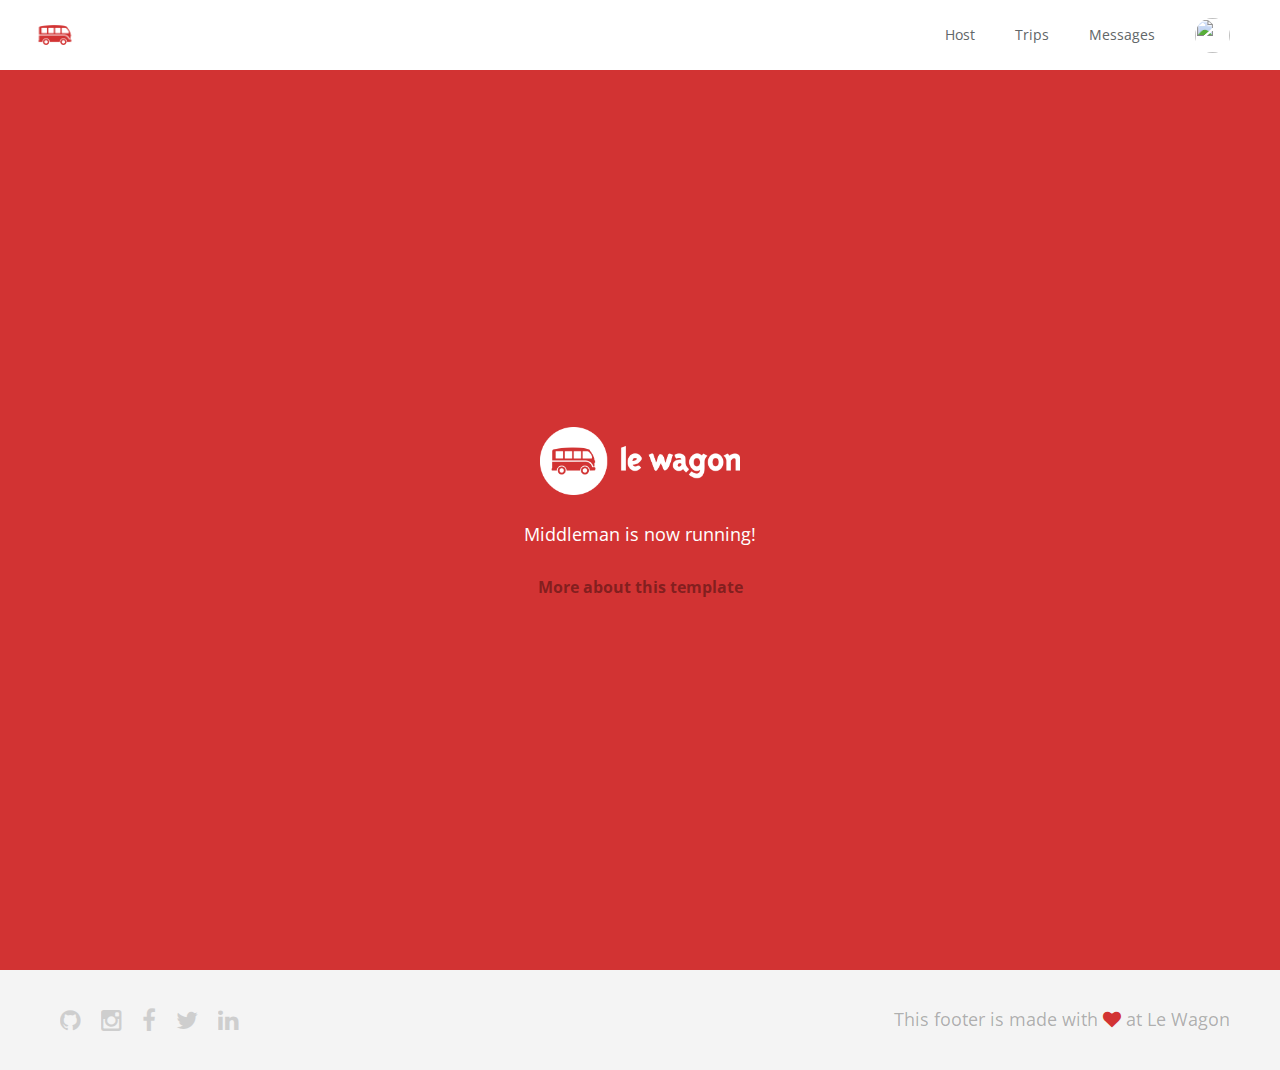
==== commit 50df49d1: "Automated commit at 2018-08-06 09:26:57 UTC by middleman-deploy 2.0.0-alpha" ====
--- a/index.html
+++ b/index.html
@@ -7,11 +7,50 @@
           content="width=device-width, initial-scale=1, shrink-to-fit=no">
     <!-- Use the title from a page's frontmatter if it has one -->
     <title>Le Wagon - Middleman</title>
-    <link href="stylesheets/application-3c48b980.css" rel="stylesheet" />
+    <link href="stylesheets/application-a07f0744.css" rel="stylesheet" />
     <script src="javascripts/application-93de88c9.js"></script>
     <link href="images/favicon-f15af148.png" rel="icon" type="image/png" />
   </head>
   <body>
+    <div class="navbar-wagon">
+  <!-- Logo -->
+  <a href="/" class="navbar-wagon-brand">
+    <img src="images/logo-acc9c0ec.png" alt="logo">
+  </a>
+
+  <!-- Right Navigation -->
+  <div class="navbar-wagon-right hidden-xs hidden-sm">
+
+    <a href="" class="navbar-wagon-item navbar-wagon-link">Host</a>
+    <a href="" class="navbar-wagon-item navbar-wagon-link">Trips</a>
+    <a href="" class="navbar-wagon-item navbar-wagon-link">Messages</a>
+
+    <!-- Profile picture with dropdown list -->
+    <div class="navbar-wagon-item">
+      <div class="dropdown">
+        <img src="https://kitt.lewagon.com/placeholder/users/ssaunier" class="avatar dropdown-toggle" id="navbar-wagon-menu" data-toggle="dropdown">
+        <ul class="dropdown-menu dropdown-menu-right navbar-wagon-dropdown-menu">
+          <li><a href="#">Profile</a></li>
+          <li><a href="#">Dashboard</a></li>
+          <li><a href="#">Log Out</a></li>
+        </ul>
+      </div>
+    </div>
+  </div>
+
+  <!-- Dropdown appearing on mobile only -->
+  <div class="navbar-wagon-item hidden-md hidden-lg">
+    <div class="dropdown">
+      <i class="fa fa-bars dropdown-toggle" data-toggle="dropdown"></i>
+      <ul class="dropdown-menu dropdown-menu-right navbar-wagon-dropdown-menu">
+        <li><a href="#">Host</a></li>
+        <li><a href="#">Trips</a></li>
+        <li><a href="#">Messagese</a></li>
+      </ul>
+    </div>
+  </div>
+</div>
+
     <div id="home">
   <div class="home-content">
     <img src="images/logo-acc9c0ec.png" width="200" alt="Logo" />
@@ -24,5 +63,18 @@
   </div>
 </div>
 
+    <div class="footer">
+  <div class="footer-links">
+    <a href="#"><i class="fa fa-github"></i></a>
+    <a href="#"><i class="fa fa-instagram"></i></a>
+    <a href="#"><i class="fa fa-facebook"></i></a>
+    <a href="#"><i class="fa fa-twitter"></i></a>
+    <a href="#"><i class="fa fa-linkedin"></i></a>
+  </div>
+  <div class="footer-copyright">
+    This footer is made with <i class="fa fa-heart"></i> at Le Wagon
+  </div>
+</div>
+
   </body>
 </html>
--- a/stylesheets/application-a07f0744.css
+++ b/stylesheets/application-a07f0744.css
@@ -0,0 +1,8 @@
+@import url("https://fonts.googleapis.com/css?family=Open+Sans:400,300,700|Raleway:400,100,300,700,500");/*!
+ * Bootstrap v3.3.7 (http://getbootstrap.com)
+ * Copyright 2011-2016 Twitter, Inc.
+ * Licensed under MIT (https://github.com/twbs/bootstrap/blob/master/LICENSE)
+ *//*! normalize.css v3.0.3 | MIT License | github.com/necolas/normalize.css */html{font-family:sans-serif;-ms-text-size-adjust:100%;-webkit-text-size-adjust:100%}body{margin:0}article,aside,details,figcaption,figure,footer,header,hgroup,main,menu,nav,section,summary{display:block}audio,canvas,progress,video{display:inline-block;vertical-align:baseline}audio:not([controls]){display:none;height:0}[hidden],template{display:none}a{background-color:transparent}a:active,a:hover{outline:0}abbr[title]{border-bottom:1px dotted}b,strong{font-weight:bold}dfn{font-style:italic}h1{font-size:2em;margin:0.67em 0}mark{background:#ff0;color:#000}small{font-size:80%}sub,sup{font-size:75%;line-height:0;position:relative;vertical-align:baseline}sup{top:-0.5em}sub{bottom:-0.25em}img{border:0}svg:not(:root){overflow:hidden}figure{margin:1em 40px}hr{-webkit-box-sizing:content-box;box-sizing:content-box;height:0}pre{overflow:auto}code,kbd,pre,samp{font-family:monospace, monospace;font-size:1em}button,input,optgroup,select,textarea{color:inherit;font:inherit;margin:0}button{overflow:visible}button,select{text-transform:none}button,html input[type="button"],input[type="reset"],input[type="submit"]{-webkit-appearance:button;cursor:pointer}button[disabled],html input[disabled]{cursor:default}button::-moz-focus-inner,input::-moz-focus-inner{border:0;padding:0}input{line-height:normal}input[type="checkbox"],input[type="radio"]{-webkit-box-sizing:border-box;box-sizing:border-box;padding:0}input[type="number"]::-webkit-inner-spin-button,input[type="number"]::-webkit-outer-spin-button{height:auto}input[type="search"]{-webkit-appearance:textfield;-webkit-box-sizing:content-box;box-sizing:content-box}input[type="search"]::-webkit-search-cancel-button,input[type="search"]::-webkit-search-decoration{-webkit-appearance:none}fieldset{border:1px solid #c0c0c0;margin:0 2px;padding:0.35em 0.625em 0.75em}legend{border:0;padding:0}textarea{overflow:auto}optgroup{font-weight:bold}table{border-collapse:collapse;border-spacing:0}td,th{padding:0}/*! Source: https://github.com/h5bp/html5-boilerplate/blob/master/src/css/main.css */@media print{*,*:before,*:after{background:transparent !important;color:#000 !important;-webkit-box-shadow:none !important;box-shadow:none !important;text-shadow:none !important}a,a:visited{text-decoration:underline}a[href]:after{content:" (" attr(href) ")"}abbr[title]:after{content:" (" attr(title) ")"}a[href^="#"]:after,a[href^="javascript:"]:after{content:""}pre,blockquote{border:1px solid #999;page-break-inside:avoid}thead{display:table-header-group}tr,img{page-break-inside:avoid}img{max-width:100% !important}p,h2,h3{orphans:3;widows:3}h2,h3{page-break-after:avoid}.navbar{display:none}.btn>.caret,.dropup>.btn>.caret{border-top-color:#000 !important}.label{border:1px solid #000}.table{border-collapse:collapse !important}.table td,.table th{background-color:#fff !important}.table-bordered th,.table-bordered td{border:1px solid #ddd !important}}@font-face{font-family:'Glyphicons Halflings';src:url("../assets/bootstrap/glyphicons-halflings-regular-86b6f62b.eot");src:url("../assets/bootstrap/glyphicons-halflings-regular-86b6f62b.eot?#iefix") format("embedded-opentype"),url("../assets/bootstrap/glyphicons-halflings-regular-ca35b697.woff2") format("woff2"),url("../assets/bootstrap/glyphicons-halflings-regular-278e49a8.woff") format("woff"),url("../assets/bootstrap/glyphicons-halflings-regular-44bc1850.ttf") format("truetype"),url("../assets/bootstrap/glyphicons-halflings-regular-de51a849.svg#glyphicons_halflingsregular") format("svg")}.glyphicon{position:relative;top:1px;display:inline-block;font-family:'Glyphicons Halflings';font-style:normal;font-weight:normal;line-height:1;-webkit-font-smoothing:antialiased;-moz-osx-font-smoothing:grayscale}.glyphicon-asterisk:before{content:"\002a"}.glyphicon-plus:before{content:"\002b"}.glyphicon-euro:before,.glyphicon-eur:before{content:"\20ac"}.glyphicon-minus:before{content:"\2212"}.glyphicon-cloud:before{content:"\2601"}.glyphicon-envelope:before{content:"\2709"}.glyphicon-pencil:before{content:"\270f"}.glyphicon-glass:before{content:"\e001"}.glyphicon-music:before{content:"\e002"}.glyphicon-search:before{content:"\e003"}.glyphicon-heart:before{content:"\e005"}.glyphicon-star:before{content:"\e006"}.glyphicon-star-empty:before{content:"\e007"}.glyphicon-user:before{content:"\e008"}.glyphicon-film:before{content:"\e009"}.glyphicon-th-large:before{content:"\e010"}.glyphicon-th:before{content:"\e011"}.glyphicon-th-list:before{content:"\e012"}.glyphicon-ok:before{content:"\e013"}.glyphicon-remove:before{content:"\e014"}.glyphicon-zoom-in:before{content:"\e015"}.glyphicon-zoom-out:before{content:"\e016"}.glyphicon-off:before{content:"\e017"}.glyphicon-signal:before{content:"\e018"}.glyphicon-cog:before{content:"\e019"}.glyphicon-trash:before{content:"\e020"}.glyphicon-home:before{content:"\e021"}.glyphicon-file:before{content:"\e022"}.glyphicon-time:before{content:"\e023"}.glyphicon-road:before{content:"\e024"}.glyphicon-download-alt:before{content:"\e025"}.glyphicon-download:before{content:"\e026"}.glyphicon-upload:before{content:"\e027"}.glyphicon-inbox:before{content:"\e028"}.glyphicon-play-circle:before{content:"\e029"}.glyphicon-repeat:before{content:"\e030"}.glyphicon-refresh:before{content:"\e031"}.glyphicon-list-alt:before{content:"\e032"}.glyphicon-lock:before{content:"\e033"}.glyphicon-flag:before{content:"\e034"}.glyphicon-headphones:before{content:"\e035"}.glyphicon-volume-off:before{content:"\e036"}.glyphicon-volume-down:before{content:"\e037"}.glyphicon-volume-up:before{content:"\e038"}.glyphicon-qrcode:before{content:"\e039"}.glyphicon-barcode:before{content:"\e040"}.glyphicon-tag:before{content:"\e041"}.glyphicon-tags:before{content:"\e042"}.glyphicon-book:before{content:"\e043"}.glyphicon-bookmark:before{content:"\e044"}.glyphicon-print:before{content:"\e045"}.glyphicon-camera:before{content:"\e046"}.glyphicon-font:before{content:"\e047"}.glyphicon-bold:before{content:"\e048"}.glyphicon-italic:before{content:"\e049"}.glyphicon-text-height:before{content:"\e050"}.glyphicon-text-width:before{content:"\e051"}.glyphicon-align-left:before{content:"\e052"}.glyphicon-align-center:before{content:"\e053"}.glyphicon-align-right:before{content:"\e054"}.glyphicon-align-justify:before{content:"\e055"}.glyphicon-list:before{content:"\e056"}.glyphicon-indent-left:before{content:"\e057"}.glyphicon-indent-right:before{content:"\e058"}.glyphicon-facetime-video:before{content:"\e059"}.glyphicon-picture:before{content:"\e060"}.glyphicon-map-marker:before{content:"\e062"}.glyphicon-adjust:before{content:"\e063"}.glyphicon-tint:before{content:"\e064"}.glyphicon-edit:before{content:"\e065"}.glyphicon-share:before{content:"\e066"}.glyphicon-check:before{content:"\e067"}.glyphicon-move:before{content:"\e068"}.glyphicon-step-backward:before{content:"\e069"}.glyphicon-fast-backward:before{content:"\e070"}.glyphicon-backward:before{content:"\e071"}.glyphicon-play:before{content:"\e072"}.glyphicon-pause:before{content:"\e073"}.glyphicon-stop:before{content:"\e074"}.glyphicon-forward:before{content:"\e075"}.glyphicon-fast-forward:before{content:"\e076"}.glyphicon-step-forward:before{content:"\e077"}.glyphicon-eject:before{content:"\e078"}.glyphicon-chevron-left:before{content:"\e079"}.glyphicon-chevron-right:before{content:"\e080"}.glyphicon-plus-sign:before{content:"\e081"}.glyphicon-minus-sign:before{content:"\e082"}.glyphicon-remove-sign:before{content:"\e083"}.glyphicon-ok-sign:before{content:"\e084"}.glyphicon-question-sign:before{content:"\e085"}.glyphicon-info-sign:before{content:"\e086"}.glyphicon-screenshot:before{content:"\e087"}.glyphicon-remove-circle:before{content:"\e088"}.glyphicon-ok-circle:before{content:"\e089"}.glyphicon-ban-circle:before{content:"\e090"}.glyphicon-arrow-left:before{content:"\e091"}.glyphicon-arrow-right:before{content:"\e092"}.glyphicon-arrow-up:before{content:"\e093"}.glyphicon-arrow-down:before{content:"\e094"}.glyphicon-share-alt:before{content:"\e095"}.glyphicon-resize-full:before{content:"\e096"}.glyphicon-resize-small:before{content:"\e097"}.glyphicon-exclamation-sign:before{content:"\e101"}.glyphicon-gift:before{content:"\e102"}.glyphicon-leaf:before{content:"\e103"}.glyphicon-fire:before{content:"\e104"}.glyphicon-eye-open:before{content:"\e105"}.glyphicon-eye-close:before{content:"\e106"}.glyphicon-warning-sign:before{content:"\e107"}.glyphicon-plane:before{content:"\e108"}.glyphicon-calendar:before{content:"\e109"}.glyphicon-random:before{content:"\e110"}.glyphicon-comment:before{content:"\e111"}.glyphicon-magnet:before{content:"\e112"}.glyphicon-chevron-up:before{content:"\e113"}.glyphicon-chevron-down:before{content:"\e114"}.glyphicon-retweet:before{content:"\e115"}.glyphicon-shopping-cart:before{content:"\e116"}.glyphicon-folder-close:before{content:"\e117"}.glyphicon-folder-open:before{content:"\e118"}.glyphicon-resize-vertical:before{content:"\e119"}.glyphicon-resize-horizontal:before{content:"\e120"}.glyphicon-hdd:before{content:"\e121"}.glyphicon-bullhorn:before{content:"\e122"}.glyphicon-bell:before{content:"\e123"}.glyphicon-certificate:before{content:"\e124"}.glyphicon-thumbs-up:before{content:"\e125"}.glyphicon-thumbs-down:before{content:"\e126"}.glyphicon-hand-right:before{content:"\e127"}.glyphicon-hand-left:before{content:"\e128"}.glyphicon-hand-up:before{content:"\e129"}.glyphicon-hand-down:before{content:"\e130"}.glyphicon-circle-arrow-right:before{content:"\e131"}.glyphicon-circle-arrow-left:before{content:"\e132"}.glyphicon-circle-arrow-up:before{content:"\e133"}.glyphicon-circle-arrow-down:before{content:"\e134"}.glyphicon-globe:before{content:"\e135"}.glyphicon-wrench:before{content:"\e136"}.glyphicon-tasks:before{content:"\e137"}.glyphicon-filter:before{content:"\e138"}.glyphicon-briefcase:before{content:"\e139"}.glyphicon-fullscreen:before{content:"\e140"}.glyphicon-dashboard:before{content:"\e141"}.glyphicon-paperclip:before{content:"\e142"}.glyphicon-heart-empty:before{content:"\e143"}.glyphicon-link:before{content:"\e144"}.glyphicon-phone:before{content:"\e145"}.glyphicon-pushpin:before{content:"\e146"}.glyphicon-usd:before{content:"\e148"}.glyphicon-gbp:before{content:"\e149"}.glyphicon-sort:before{content:"\e150"}.glyphicon-sort-by-alphabet:before{content:"\e151"}.glyphicon-sort-by-alphabet-alt:before{content:"\e152"}.glyphicon-sort-by-order:before{content:"\e153"}.glyphicon-sort-by-order-alt:before{content:"\e154"}.glyphicon-sort-by-attributes:before{content:"\e155"}.glyphicon-sort-by-attributes-alt:before{content:"\e156"}.glyphicon-unchecked:before{content:"\e157"}.glyphicon-expand:before{content:"\e158"}.glyphicon-collapse-down:before{content:"\e159"}.glyphicon-collapse-up:before{content:"\e160"}.glyphicon-log-in:before{content:"\e161"}.glyphicon-flash:before{content:"\e162"}.glyphicon-log-out:before{content:"\e163"}.glyphicon-new-window:before{content:"\e164"}.glyphicon-record:before{content:"\e165"}.glyphicon-save:before{content:"\e166"}.glyphicon-open:before{content:"\e167"}.glyphicon-saved:before{content:"\e168"}.glyphicon-import:before{content:"\e169"}.glyphicon-export:before{content:"\e170"}.glyphicon-send:before{content:"\e171"}.glyphicon-floppy-disk:before{content:"\e172"}.glyphicon-floppy-saved:before{content:"\e173"}.glyphicon-floppy-remove:before{content:"\e174"}.glyphicon-floppy-save:before{content:"\e175"}.glyphicon-floppy-open:before{content:"\e176"}.glyphicon-credit-card:before{content:"\e177"}.glyphicon-transfer:before{content:"\e178"}.glyphicon-cutlery:before{content:"\e179"}.glyphicon-header:before{content:"\e180"}.glyphicon-compressed:before{content:"\e181"}.glyphicon-earphone:before{content:"\e182"}.glyphicon-phone-alt:before{content:"\e183"}.glyphicon-tower:before{content:"\e184"}.glyphicon-stats:before{content:"\e185"}.glyphicon-sd-video:before{content:"\e186"}.glyphicon-hd-video:before{content:"\e187"}.glyphicon-subtitles:before{content:"\e188"}.glyphicon-sound-stereo:before{content:"\e189"}.glyphicon-sound-dolby:before{content:"\e190"}.glyphicon-sound-5-1:before{content:"\e191"}.glyphicon-sound-6-1:before{content:"\e192"}.glyphicon-sound-7-1:before{content:"\e193"}.glyphicon-copyright-mark:before{content:"\e194"}.glyphicon-registration-mark:before{content:"\e195"}.glyphicon-cloud-download:before{content:"\e197"}.glyphicon-cloud-upload:before{content:"\e198"}.glyphicon-tree-conifer:before{content:"\e199"}.glyphicon-tree-deciduous:before{content:"\e200"}.glyphicon-cd:before{content:"\e201"}.glyphicon-save-file:before{content:"\e202"}.glyphicon-open-file:before{content:"\e203"}.glyphicon-level-up:before{content:"\e204"}.glyphicon-copy:before{content:"\e205"}.glyphicon-paste:before{content:"\e206"}.glyphicon-alert:before{content:"\e209"}.glyphicon-equalizer:before{content:"\e210"}.glyphicon-king:before{content:"\e211"}.glyphicon-queen:before{content:"\e212"}.glyphicon-pawn:before{content:"\e213"}.glyphicon-bishop:before{content:"\e214"}.glyphicon-knight:before{content:"\e215"}.glyphicon-baby-formula:before{content:"\e216"}.glyphicon-tent:before{content:"\26fa"}.glyphicon-blackboard:before{content:"\e218"}.glyphicon-bed:before{content:"\e219"}.glyphicon-apple:before{content:"\f8ff"}.glyphicon-erase:before{content:"\e221"}.glyphicon-hourglass:before{content:"\231b"}.glyphicon-lamp:before{content:"\e223"}.glyphicon-duplicate:before{content:"\e224"}.glyphicon-piggy-bank:before{content:"\e225"}.glyphicon-scissors:before{content:"\e226"}.glyphicon-bitcoin:before{content:"\e227"}.glyphicon-btc:before{content:"\e227"}.glyphicon-xbt:before{content:"\e227"}.glyphicon-yen:before{content:"\00a5"}.glyphicon-jpy:before{content:"\00a5"}.glyphicon-ruble:before{content:"\20bd"}.glyphicon-rub:before{content:"\20bd"}.glyphicon-scale:before{content:"\e230"}.glyphicon-ice-lolly:before{content:"\e231"}.glyphicon-ice-lolly-tasted:before{content:"\e232"}.glyphicon-education:before{content:"\e233"}.glyphicon-option-horizontal:before{content:"\e234"}.glyphicon-option-vertical:before{content:"\e235"}.glyphicon-menu-hamburger:before{content:"\e236"}.glyphicon-modal-window:before{content:"\e237"}.glyphicon-oil:before{content:"\e238"}.glyphicon-grain:before{content:"\e239"}.glyphicon-sunglasses:before{content:"\e240"}.glyphicon-text-size:before{content:"\e241"}.glyphicon-text-color:before{content:"\e242"}.glyphicon-text-background:before{content:"\e243"}.glyphicon-object-align-top:before{content:"\e244"}.glyphicon-object-align-bottom:before{content:"\e245"}.glyphicon-object-align-horizontal:before{content:"\e246"}.glyphicon-object-align-left:before{content:"\e247"}.glyphicon-object-align-vertical:before{content:"\e248"}.glyphicon-object-align-right:before{content:"\e249"}.glyphicon-triangle-right:before{content:"\e250"}.glyphicon-triangle-left:before{content:"\e251"}.glyphicon-triangle-bottom:before{content:"\e252"}.glyphicon-triangle-top:before{content:"\e253"}.glyphicon-console:before{content:"\e254"}.glyphicon-superscript:before{content:"\e255"}.glyphicon-subscript:before{content:"\e256"}.glyphicon-menu-left:before{content:"\e257"}.glyphicon-menu-right:before{content:"\e258"}.glyphicon-menu-down:before{content:"\e259"}.glyphicon-menu-up:before{content:"\e260"}*{-webkit-box-sizing:border-box;box-sizing:border-box}*:before,*:after{-webkit-box-sizing:border-box;box-sizing:border-box}html{font-size:10px;-webkit-tap-highlight-color:transparent}body{font-family:"Open Sans", "Helvetica", "sans-serif";font-size:18px;line-height:1.42857143;color:#333333;background-color:#F4F4F4}input,button,select,textarea{font-family:inherit;font-size:inherit;line-height:inherit}a{color:#469AE0;text-decoration:none}a:hover,a:focus{color:#1f74ba;text-decoration:underline}a:focus{outline:5px auto -webkit-focus-ring-color;outline-offset:-2px}figure{margin:0}img{vertical-align:middle}.img-responsive{display:block;max-width:100%;height:auto}.img-rounded{border-radius:2px}.img-thumbnail{padding:4px;line-height:1.42857143;background-color:#F4F4F4;border:1px solid #ddd;border-radius:2px;-webkit-transition:all 0.2s ease-in-out;transition:all 0.2s ease-in-out;display:inline-block;max-width:100%;height:auto}.img-circle{border-radius:50%}hr{margin-top:25px;margin-bottom:25px;border:0;border-top:1px solid #eeeeee}.sr-only{position:absolute;width:1px;height:1px;margin:-1px;padding:0;overflow:hidden;clip:rect(0, 0, 0, 0);border:0}.sr-only-focusable:active,.sr-only-focusable:focus{position:static;width:auto;height:auto;margin:0;overflow:visible;clip:auto}[role="button"]{cursor:pointer}h1,h2,h3,h4,h5,h6,.h1,.h2,.h3,.h4,.h5,.h6{font-family:"Raleway", "Helvetica", "sans-serif";font-weight:500;line-height:1.1;color:inherit}h1 small,h1 .small,h2 small,h2 .small,h3 small,h3 .small,h4 small,h4 .small,h5 small,h5 .small,h6 small,h6 .small,.h1 small,.h1 .small,.h2 small,.h2 .small,.h3 small,.h3 .small,.h4 small,.h4 .small,.h5 small,.h5 .small,.h6 small,.h6 .small{font-weight:normal;line-height:1;color:#777777}h1,.h1,h2,.h2,h3,.h3{margin-top:25px;margin-bottom:12.5px}h1 small,h1 .small,.h1 small,.h1 .small,h2 small,h2 .small,.h2 small,.h2 .small,h3 small,h3 .small,.h3 small,.h3 .small{font-size:65%}h4,.h4,h5,.h5,h6,.h6{margin-top:12.5px;margin-bottom:12.5px}h4 small,h4 .small,.h4 small,.h4 .small,h5 small,h5 .small,.h5 small,.h5 .small,h6 small,h6 .small,.h6 small,.h6 .small{font-size:75%}h1,.h1{font-size:46px}h2,.h2{font-size:38px}h3,.h3{font-size:31px}h4,.h4{font-size:23px}h5,.h5{font-size:18px}h6,.h6{font-size:16px}p{margin:0 0 12.5px}.lead{margin-bottom:25px;font-size:20px;font-weight:300;line-height:1.4}@media (min-width: 768px){.lead{font-size:27px}}small,.small{font-size:88%}mark,.mark{background-color:#fcf8e3;padding:.2em}.text-left{text-align:left}.text-right{text-align:right}.text-center{text-align:center}.text-justify{text-align:justify}.text-nowrap{white-space:nowrap}.text-lowercase{text-transform:lowercase}.text-uppercase,.initialism{text-transform:uppercase}.text-capitalize{text-transform:capitalize}.text-muted{color:#777777}.text-primary{color:#469AE0}a.text-primary:hover,a.text-primary:focus{color:#2381d0}.text-success{color:#3c763d}a.text-success:hover,a.text-success:focus{color:#2b542c}.text-info{color:#31708f}a.text-info:hover,a.text-info:focus{color:#245269}.text-warning{color:#8a6d3b}a.text-warning:hover,a.text-warning:focus{color:#66512c}.text-danger{color:#a94442}a.text-danger:hover,a.text-danger:focus{color:#843534}.bg-primary{color:#fff}.bg-primary{background-color:#469AE0}a.bg-primary:hover,a.bg-primary:focus{background-color:#2381d0}.bg-success{background-color:#dff0d8}a.bg-success:hover,a.bg-success:focus{background-color:#c1e2b3}.bg-info{background-color:#d9edf7}a.bg-info:hover,a.bg-info:focus{background-color:#afd9ee}.bg-warning{background-color:#fcf8e3}a.bg-warning:hover,a.bg-warning:focus{background-color:#f7ecb5}.bg-danger{background-color:#f2dede}a.bg-danger:hover,a.bg-danger:focus{background-color:#e4b9b9}.page-header{padding-bottom:11.5px;margin:50px 0 25px;border-bottom:1px solid #eeeeee}ul,ol{margin-top:0;margin-bottom:12.5px}ul ul,ul ol,ol ul,ol ol{margin-bottom:0}.list-unstyled{padding-left:0;list-style:none}.list-inline{padding-left:0;list-style:none;margin-left:-5px}.list-inline>li{display:inline-block;padding-left:5px;padding-right:5px}dl{margin-top:0;margin-bottom:25px}dt,dd{line-height:1.42857143}dt{font-weight:bold}dd{margin-left:0}.dl-horizontal dd:before,.dl-horizontal dd:after{content:" ";display:table}.dl-horizontal dd:after{clear:both}@media (min-width: 768px){.dl-horizontal dt{float:left;width:160px;clear:left;text-align:right;overflow:hidden;text-overflow:ellipsis;white-space:nowrap}.dl-horizontal dd{margin-left:180px}}abbr[title],abbr[data-original-title]{cursor:help;border-bottom:1px dotted #777777}.initialism{font-size:90%}blockquote{padding:12.5px 25px;margin:0 0 25px;font-size:22.5px;border-left:5px solid #eeeeee}blockquote p:last-child,blockquote ul:last-child,blockquote ol:last-child{margin-bottom:0}blockquote footer,blockquote small,blockquote .small{display:block;font-size:80%;line-height:1.42857143;color:#777777}blockquote footer:before,blockquote small:before,blockquote .small:before{content:'\2014 \00A0'}.blockquote-reverse,blockquote.pull-right{padding-right:15px;padding-left:0;border-right:5px solid #eeeeee;border-left:0;text-align:right}.blockquote-reverse footer:before,.blockquote-reverse small:before,.blockquote-reverse .small:before,blockquote.pull-right footer:before,blockquote.pull-right small:before,blockquote.pull-right .small:before{content:''}.blockquote-reverse footer:after,.blockquote-reverse small:after,.blockquote-reverse .small:after,blockquote.pull-right footer:after,blockquote.pull-right small:after,blockquote.pull-right .small:after{content:'\00A0 \2014'}address{margin-bottom:25px;font-style:normal;line-height:1.42857143}code,kbd,pre,samp{font-family:Menlo, Monaco, Consolas, "Courier New", monospace}code{padding:2px 4px;font-size:90%;color:#c7254e;background-color:#f9f2f4;border-radius:2px}kbd{padding:2px 4px;font-size:90%;color:#fff;background-color:#333;border-radius:2px;-webkit-box-shadow:inset 0 -1px 0 rgba(0,0,0,0.25);box-shadow:inset 0 -1px 0 rgba(0,0,0,0.25)}kbd kbd{padding:0;font-size:100%;font-weight:bold;-webkit-box-shadow:none;box-shadow:none}pre{display:block;padding:12px;margin:0 0 12.5px;font-size:17px;line-height:1.42857143;word-break:break-all;word-wrap:break-word;color:#333333;background-color:#f5f5f5;border:1px solid #ccc;border-radius:2px}pre code{padding:0;font-size:inherit;color:inherit;white-space:pre-wrap;background-color:transparent;border-radius:0}.pre-scrollable{max-height:340px;overflow-y:scroll}.container{margin-right:auto;margin-left:auto;padding-left:15px;padding-right:15px}.container:before,.container:after{content:" ";display:table}.container:after{clear:both}@media (min-width: 768px){.container{width:750px}}@media (min-width: 992px){.container{width:970px}}@media (min-width: 1200px){.container{width:1170px}}.container-fluid{margin-right:auto;margin-left:auto;padding-left:15px;padding-right:15px}.container-fluid:before,.container-fluid:after{content:" ";display:table}.container-fluid:after{clear:both}.row{margin-left:-15px;margin-right:-15px}.row:before,.row:after{content:" ";display:table}.row:after{clear:both}.col-xs-1,.col-sm-1,.col-md-1,.col-lg-1,.col-xs-2,.col-sm-2,.col-md-2,.col-lg-2,.col-xs-3,.col-sm-3,.col-md-3,.col-lg-3,.col-xs-4,.col-sm-4,.col-md-4,.col-lg-4,.col-xs-5,.col-sm-5,.col-md-5,.col-lg-5,.col-xs-6,.col-sm-6,.col-md-6,.col-lg-6,.col-xs-7,.col-sm-7,.col-md-7,.col-lg-7,.col-xs-8,.col-sm-8,.col-md-8,.col-lg-8,.col-xs-9,.col-sm-9,.col-md-9,.col-lg-9,.col-xs-10,.col-sm-10,.col-md-10,.col-lg-10,.col-xs-11,.col-sm-11,.col-md-11,.col-lg-11,.col-xs-12,.col-sm-12,.col-md-12,.col-lg-12{position:relative;min-height:1px;padding-left:15px;padding-right:15px}.col-xs-1,.col-xs-2,.col-xs-3,.col-xs-4,.col-xs-5,.col-xs-6,.col-xs-7,.col-xs-8,.col-xs-9,.col-xs-10,.col-xs-11,.col-xs-12{float:left}.col-xs-1{width:8.33333333%}.col-xs-2{width:16.66666667%}.col-xs-3{width:25%}.col-xs-4{width:33.33333333%}.col-xs-5{width:41.66666667%}.col-xs-6{width:50%}.col-xs-7{width:58.33333333%}.col-xs-8{width:66.66666667%}.col-xs-9{width:75%}.col-xs-10{width:83.33333333%}.col-xs-11{width:91.66666667%}.col-xs-12{width:100%}.col-xs-pull-0{right:auto}.col-xs-pull-1{right:8.33333333%}.col-xs-pull-2{right:16.66666667%}.col-xs-pull-3{right:25%}.col-xs-pull-4{right:33.33333333%}.col-xs-pull-5{right:41.66666667%}.col-xs-pull-6{right:50%}.col-xs-pull-7{right:58.33333333%}.col-xs-pull-8{right:66.66666667%}.col-xs-pull-9{right:75%}.col-xs-pull-10{right:83.33333333%}.col-xs-pull-11{right:91.66666667%}.col-xs-pull-12{right:100%}.col-xs-push-0{left:auto}.col-xs-push-1{left:8.33333333%}.col-xs-push-2{left:16.66666667%}.col-xs-push-3{left:25%}.col-xs-push-4{left:33.33333333%}.col-xs-push-5{left:41.66666667%}.col-xs-push-6{left:50%}.col-xs-push-7{left:58.33333333%}.col-xs-push-8{left:66.66666667%}.col-xs-push-9{left:75%}.col-xs-push-10{left:83.33333333%}.col-xs-push-11{left:91.66666667%}.col-xs-push-12{left:100%}.col-xs-offset-0{margin-left:0%}.col-xs-offset-1{margin-left:8.33333333%}.col-xs-offset-2{margin-left:16.66666667%}.col-xs-offset-3{margin-left:25%}.col-xs-offset-4{margin-left:33.33333333%}.col-xs-offset-5{margin-left:41.66666667%}.col-xs-offset-6{margin-left:50%}.col-xs-offset-7{margin-left:58.33333333%}.col-xs-offset-8{margin-left:66.66666667%}.col-xs-offset-9{margin-left:75%}.col-xs-offset-10{margin-left:83.33333333%}.col-xs-offset-11{margin-left:91.66666667%}.col-xs-offset-12{margin-left:100%}@media (min-width: 768px){.col-sm-1,.col-sm-2,.col-sm-3,.col-sm-4,.col-sm-5,.col-sm-6,.col-sm-7,.col-sm-8,.col-sm-9,.col-sm-10,.col-sm-11,.col-sm-12{float:left}.col-sm-1{width:8.33333333%}.col-sm-2{width:16.66666667%}.col-sm-3{width:25%}.col-sm-4{width:33.33333333%}.col-sm-5{width:41.66666667%}.col-sm-6{width:50%}.col-sm-7{width:58.33333333%}.col-sm-8{width:66.66666667%}.col-sm-9{width:75%}.col-sm-10{width:83.33333333%}.col-sm-11{width:91.66666667%}.col-sm-12{width:100%}.col-sm-pull-0{right:auto}.col-sm-pull-1{right:8.33333333%}.col-sm-pull-2{right:16.66666667%}.col-sm-pull-3{right:25%}.col-sm-pull-4{right:33.33333333%}.col-sm-pull-5{right:41.66666667%}.col-sm-pull-6{right:50%}.col-sm-pull-7{right:58.33333333%}.col-sm-pull-8{right:66.66666667%}.col-sm-pull-9{right:75%}.col-sm-pull-10{right:83.33333333%}.col-sm-pull-11{right:91.66666667%}.col-sm-pull-12{right:100%}.col-sm-push-0{left:auto}.col-sm-push-1{left:8.33333333%}.col-sm-push-2{left:16.66666667%}.col-sm-push-3{left:25%}.col-sm-push-4{left:33.33333333%}.col-sm-push-5{left:41.66666667%}.col-sm-push-6{left:50%}.col-sm-push-7{left:58.33333333%}.col-sm-push-8{left:66.66666667%}.col-sm-push-9{left:75%}.col-sm-push-10{left:83.33333333%}.col-sm-push-11{left:91.66666667%}.col-sm-push-12{left:100%}.col-sm-offset-0{margin-left:0%}.col-sm-offset-1{margin-left:8.33333333%}.col-sm-offset-2{margin-left:16.66666667%}.col-sm-offset-3{margin-left:25%}.col-sm-offset-4{margin-left:33.33333333%}.col-sm-offset-5{margin-left:41.66666667%}.col-sm-offset-6{margin-left:50%}.col-sm-offset-7{margin-left:58.33333333%}.col-sm-offset-8{margin-left:66.66666667%}.col-sm-offset-9{margin-left:75%}.col-sm-offset-10{margin-left:83.33333333%}.col-sm-offset-11{margin-left:91.66666667%}.col-sm-offset-12{margin-left:100%}}@media (min-width: 992px){.col-md-1,.col-md-2,.col-md-3,.col-md-4,.col-md-5,.col-md-6,.col-md-7,.col-md-8,.col-md-9,.col-md-10,.col-md-11,.col-md-12{float:left}.col-md-1{width:8.33333333%}.col-md-2{width:16.66666667%}.col-md-3{width:25%}.col-md-4{width:33.33333333%}.col-md-5{width:41.66666667%}.col-md-6{width:50%}.col-md-7{width:58.33333333%}.col-md-8{width:66.66666667%}.col-md-9{width:75%}.col-md-10{width:83.33333333%}.col-md-11{width:91.66666667%}.col-md-12{width:100%}.col-md-pull-0{right:auto}.col-md-pull-1{right:8.33333333%}.col-md-pull-2{right:16.66666667%}.col-md-pull-3{right:25%}.col-md-pull-4{right:33.33333333%}.col-md-pull-5{right:41.66666667%}.col-md-pull-6{right:50%}.col-md-pull-7{right:58.33333333%}.col-md-pull-8{right:66.66666667%}.col-md-pull-9{right:75%}.col-md-pull-10{right:83.33333333%}.col-md-pull-11{right:91.66666667%}.col-md-pull-12{right:100%}.col-md-push-0{left:auto}.col-md-push-1{left:8.33333333%}.col-md-push-2{left:16.66666667%}.col-md-push-3{left:25%}.col-md-push-4{left:33.33333333%}.col-md-push-5{left:41.66666667%}.col-md-push-6{left:50%}.col-md-push-7{left:58.33333333%}.col-md-push-8{left:66.66666667%}.col-md-push-9{left:75%}.col-md-push-10{left:83.33333333%}.col-md-push-11{left:91.66666667%}.col-md-push-12{left:100%}.col-md-offset-0{margin-left:0%}.col-md-offset-1{margin-left:8.33333333%}.col-md-offset-2{margin-left:16.66666667%}.col-md-offset-3{margin-left:25%}.col-md-offset-4{margin-left:33.33333333%}.col-md-offset-5{margin-left:41.66666667%}.col-md-offset-6{margin-left:50%}.col-md-offset-7{margin-left:58.33333333%}.col-md-offset-8{margin-left:66.66666667%}.col-md-offset-9{margin-left:75%}.col-md-offset-10{margin-left:83.33333333%}.col-md-offset-11{margin-left:91.66666667%}.col-md-offset-12{margin-left:100%}}@media (min-width: 1200px){.col-lg-1,.col-lg-2,.col-lg-3,.col-lg-4,.col-lg-5,.col-lg-6,.col-lg-7,.col-lg-8,.col-lg-9,.col-lg-10,.col-lg-11,.col-lg-12{float:left}.col-lg-1{width:8.33333333%}.col-lg-2{width:16.66666667%}.col-lg-3{width:25%}.col-lg-4{width:33.33333333%}.col-lg-5{width:41.66666667%}.col-lg-6{width:50%}.col-lg-7{width:58.33333333%}.col-lg-8{width:66.66666667%}.col-lg-9{width:75%}.col-lg-10{width:83.33333333%}.col-lg-11{width:91.66666667%}.col-lg-12{width:100%}.col-lg-pull-0{right:auto}.col-lg-pull-1{right:8.33333333%}.col-lg-pull-2{right:16.66666667%}.col-lg-pull-3{right:25%}.col-lg-pull-4{right:33.33333333%}.col-lg-pull-5{right:41.66666667%}.col-lg-pull-6{right:50%}.col-lg-pull-7{right:58.33333333%}.col-lg-pull-8{right:66.66666667%}.col-lg-pull-9{right:75%}.col-lg-pull-10{right:83.33333333%}.col-lg-pull-11{right:91.66666667%}.col-lg-pull-12{right:100%}.col-lg-push-0{left:auto}.col-lg-push-1{left:8.33333333%}.col-lg-push-2{left:16.66666667%}.col-lg-push-3{left:25%}.col-lg-push-4{left:33.33333333%}.col-lg-push-5{left:41.66666667%}.col-lg-push-6{left:50%}.col-lg-push-7{left:58.33333333%}.col-lg-push-8{left:66.66666667%}.col-lg-push-9{left:75%}.col-lg-push-10{left:83.33333333%}.col-lg-push-11{left:91.66666667%}.col-lg-push-12{left:100%}.col-lg-offset-0{margin-left:0%}.col-lg-offset-1{margin-left:8.33333333%}.col-lg-offset-2{margin-left:16.66666667%}.col-lg-offset-3{margin-left:25%}.col-lg-offset-4{margin-left:33.33333333%}.col-lg-offset-5{margin-left:41.66666667%}.col-lg-offset-6{margin-left:50%}.col-lg-offset-7{margin-left:58.33333333%}.col-lg-offset-8{margin-left:66.66666667%}.col-lg-offset-9{margin-left:75%}.col-lg-offset-10{margin-left:83.33333333%}.col-lg-offset-11{margin-left:91.66666667%}.col-lg-offset-12{margin-left:100%}}table{background-color:transparent}caption{padding-top:8px;padding-bottom:8px;color:#777777;text-align:left}th{text-align:left}.table{width:100%;max-width:100%;margin-bottom:25px}.table>thead>tr>th,.table>thead>tr>td,.table>tbody>tr>th,.table>tbody>tr>td,.table>tfoot>tr>th,.table>tfoot>tr>td{padding:8px;line-height:1.42857143;vertical-align:top;border-top:1px solid #ddd}.table>thead>tr>th{vertical-align:bottom;border-bottom:2px solid #ddd}.table>caption+thead>tr:first-child>th,.table>caption+thead>tr:first-child>td,.table>colgroup+thead>tr:first-child>th,.table>colgroup+thead>tr:first-child>td,.table>thead:first-child>tr:first-child>th,.table>thead:first-child>tr:first-child>td{border-top:0}.table>tbody+tbody{border-top:2px solid #ddd}.table .table{background-color:#F4F4F4}.table-condensed>thead>tr>th,.table-condensed>thead>tr>td,.table-condensed>tbody>tr>th,.table-condensed>tbody>tr>td,.table-condensed>tfoot>tr>th,.table-condensed>tfoot>tr>td{padding:5px}.table-bordered{border:1px solid #ddd}.table-bordered>thead>tr>th,.table-bordered>thead>tr>td,.table-bordered>tbody>tr>th,.table-bordered>tbody>tr>td,.table-bordered>tfoot>tr>th,.table-bordered>tfoot>tr>td{border:1px solid #ddd}.table-bordered>thead>tr>th,.table-bordered>thead>tr>td{border-bottom-width:2px}.table-striped>tbody>tr:nth-of-type(odd){background-color:#f9f9f9}.table-hover>tbody>tr:hover{background-color:#f5f5f5}table col[class*="col-"]{position:static;float:none;display:table-column}table td[class*="col-"],table th[class*="col-"]{position:static;float:none;display:table-cell}.table>thead>tr>td.active,.table>thead>tr>th.active,.table>thead>tr.active>td,.table>thead>tr.active>th,.table>tbody>tr>td.active,.table>tbody>tr>th.active,.table>tbody>tr.active>td,.table>tbody>tr.active>th,.table>tfoot>tr>td.active,.table>tfoot>tr>th.active,.table>tfoot>tr.active>td,.table>tfoot>tr.active>th{background-color:#f5f5f5}.table-hover>tbody>tr>td.active:hover,.table-hover>tbody>tr>th.active:hover,.table-hover>tbody>tr.active:hover>td,.table-hover>tbody>tr:hover>.active,.table-hover>tbody>tr.active:hover>th{background-color:#e8e8e8}.table>thead>tr>td.success,.table>thead>tr>th.success,.table>thead>tr.success>td,.table>thead>tr.success>th,.table>tbody>tr>td.success,.table>tbody>tr>th.success,.table>tbody>tr.success>td,.table>tbody>tr.success>th,.table>tfoot>tr>td.success,.table>tfoot>tr>th.success,.table>tfoot>tr.success>td,.table>tfoot>tr.success>th{background-color:#dff0d8}.table-hover>tbody>tr>td.success:hover,.table-hover>tbody>tr>th.success:hover,.table-hover>tbody>tr.success:hover>td,.table-hover>tbody>tr:hover>.success,.table-hover>tbody>tr.success:hover>th{background-color:#d0e9c6}.table>thead>tr>td.info,.table>thead>tr>th.info,.table>thead>tr.info>td,.table>thead>tr.info>th,.table>tbody>tr>td.info,.table>tbody>tr>th.info,.table>tbody>tr.info>td,.table>tbody>tr.info>th,.table>tfoot>tr>td.info,.table>tfoot>tr>th.info,.table>tfoot>tr.info>td,.table>tfoot>tr.info>th{background-color:#d9edf7}.table-hover>tbody>tr>td.info:hover,.table-hover>tbody>tr>th.info:hover,.table-hover>tbody>tr.info:hover>td,.table-hover>tbody>tr:hover>.info,.table-hover>tbody>tr.info:hover>th{background-color:#c4e3f3}.table>thead>tr>td.warning,.table>thead>tr>th.warning,.table>thead>tr.warning>td,.table>thead>tr.warning>th,.table>tbody>tr>td.warning,.table>tbody>tr>th.warning,.table>tbody>tr.warning>td,.table>tbody>tr.warning>th,.table>tfoot>tr>td.warning,.table>tfoot>tr>th.warning,.table>tfoot>tr.warning>td,.table>tfoot>tr.warning>th{background-color:#fcf8e3}.table-hover>tbody>tr>td.warning:hover,.table-hover>tbody>tr>th.warning:hover,.table-hover>tbody>tr.warning:hover>td,.table-hover>tbody>tr:hover>.warning,.table-hover>tbody>tr.warning:hover>th{background-color:#faf2cc}.table>thead>tr>td.danger,.table>thead>tr>th.danger,.table>thead>tr.danger>td,.table>thead>tr.danger>th,.table>tbody>tr>td.danger,.table>tbody>tr>th.danger,.table>tbody>tr.danger>td,.table>tbody>tr.danger>th,.table>tfoot>tr>td.danger,.table>tfoot>tr>th.danger,.table>tfoot>tr.danger>td,.table>tfoot>tr.danger>th{background-color:#f2dede}.table-hover>tbody>tr>td.danger:hover,.table-hover>tbody>tr>th.danger:hover,.table-hover>tbody>tr.danger:hover>td,.table-hover>tbody>tr:hover>.danger,.table-hover>tbody>tr.danger:hover>th{background-color:#ebcccc}.table-responsive{overflow-x:auto;min-height:0.01%}@media screen and (max-width: 767px){.table-responsive{width:100%;margin-bottom:18.75px;overflow-y:hidden;-ms-overflow-style:-ms-autohiding-scrollbar;border:1px solid #ddd}.table-responsive>.table{margin-bottom:0}.table-responsive>.table>thead>tr>th,.table-responsive>.table>thead>tr>td,.table-responsive>.table>tbody>tr>th,.table-responsive>.table>tbody>tr>td,.table-responsive>.table>tfoot>tr>th,.table-responsive>.table>tfoot>tr>td{white-space:nowrap}.table-responsive>.table-bordered{border:0}.table-responsive>.table-bordered>thead>tr>th:first-child,.table-responsive>.table-bordered>thead>tr>td:first-child,.table-responsive>.table-bordered>tbody>tr>th:first-child,.table-responsive>.table-bordered>tbody>tr>td:first-child,.table-responsive>.table-bordered>tfoot>tr>th:first-child,.table-responsive>.table-bordered>tfoot>tr>td:first-child{border-left:0}.table-responsive>.table-bordered>thead>tr>th:last-child,.table-responsive>.table-bordered>thead>tr>td:last-child,.table-responsive>.table-bordered>tbody>tr>th:last-child,.table-responsive>.table-bordered>tbody>tr>td:last-child,.table-responsive>.table-bordered>tfoot>tr>th:last-child,.table-responsive>.table-bordered>tfoot>tr>td:last-child{border-right:0}.table-responsive>.table-bordered>tbody>tr:last-child>th,.table-responsive>.table-bordered>tbody>tr:last-child>td,.table-responsive>.table-bordered>tfoot>tr:last-child>th,.table-responsive>.table-bordered>tfoot>tr:last-child>td{border-bottom:0}}fieldset{padding:0;margin:0;border:0;min-width:0}legend{display:block;width:100%;padding:0;margin-bottom:25px;font-size:27px;line-height:inherit;color:#333333;border:0;border-bottom:1px solid #e5e5e5}label{display:inline-block;max-width:100%;margin-bottom:5px;font-weight:bold}input[type="search"]{-webkit-box-sizing:border-box;box-sizing:border-box}input[type="radio"],input[type="checkbox"]{margin:4px 0 0;margin-top:1px \9;line-height:normal}input[type="file"]{display:block}input[type="range"]{display:block;width:100%}select[multiple],select[size]{height:auto}input[type="file"]:focus,input[type="radio"]:focus,input[type="checkbox"]:focus{outline:5px auto -webkit-focus-ring-color;outline-offset:-2px}output{display:block;padding-top:7px;font-size:18px;line-height:1.42857143;color:#000000}.form-control{display:block;width:100%;height:39px;padding:6px 12px;font-size:18px;line-height:1.42857143;color:#000000;background-color:#fff;background-image:none;border:1px solid #ccc;border-radius:2px;-webkit-box-shadow:inset 0 1px 1px rgba(0,0,0,0.075);box-shadow:inset 0 1px 1px rgba(0,0,0,0.075);-webkit-transition:border-color ease-in-out 0.15s, box-shadow ease-in-out 0.15s;-webkit-transition:border-color ease-in-out 0.15s, -webkit-box-shadow ease-in-out 0.15s;transition:border-color ease-in-out 0.15s, -webkit-box-shadow ease-in-out 0.15s;transition:border-color ease-in-out 0.15s, box-shadow ease-in-out 0.15s;transition:border-color ease-in-out 0.15s, box-shadow ease-in-out 0.15s, -webkit-box-shadow ease-in-out 0.15s}.form-control:focus{border-color:#66afe9;outline:0;-webkit-box-shadow:inset 0 1px 1px rgba(0,0,0,0.075),0 0 8px rgba(102,175,233,0.6);box-shadow:inset 0 1px 1px rgba(0,0,0,0.075),0 0 8px rgba(102,175,233,0.6)}.form-control::-moz-placeholder{color:#999;opacity:1}.form-control:-ms-input-placeholder{color:#999}.form-control::-webkit-input-placeholder{color:#999}.form-control::-ms-expand{border:0;background-color:transparent}.form-control[disabled],.form-control[readonly],fieldset[disabled] .form-control{background-color:#eeeeee;opacity:1}.form-control[disabled],fieldset[disabled] .form-control{cursor:not-allowed}textarea.form-control{height:auto}input[type="search"]{-webkit-appearance:none}@media screen and (-webkit-min-device-pixel-ratio: 0){input[type="date"].form-control,input[type="time"].form-control,input[type="datetime-local"].form-control,input[type="month"].form-control{line-height:39px}input[type="date"].input-sm,.input-group-sm>input[type="date"].form-control,.input-group-sm>input[type="date"].input-group-addon,.input-group-sm>.input-group-btn>input[type="date"].btn,.input-group-sm input[type="date"],input[type="time"].input-sm,.input-group-sm>input[type="time"].form-control,.input-group-sm>input[type="time"].input-group-addon,.input-group-sm>.input-group-btn>input[type="time"].btn,.input-group-sm input[type="time"],input[type="datetime-local"].input-sm,.input-group-sm>input[type="datetime-local"].form-control,.input-group-sm>input[type="datetime-local"].input-group-addon,.input-group-sm>.input-group-btn>input[type="datetime-local"].btn,.input-group-sm input[type="datetime-local"],input[type="month"].input-sm,.input-group-sm>input[type="month"].form-control,.input-group-sm>input[type="month"].input-group-addon,.input-group-sm>.input-group-btn>input[type="month"].btn,.input-group-sm input[type="month"]{line-height:36px}input[type="date"].input-lg,.input-group-lg>input[type="date"].form-control,.input-group-lg>input[type="date"].input-group-addon,.input-group-lg>.input-group-btn>input[type="date"].btn,.input-group-lg input[type="date"],input[type="time"].input-lg,.input-group-lg>input[type="time"].form-control,.input-group-lg>input[type="time"].input-group-addon,.input-group-lg>.input-group-btn>input[type="time"].btn,.input-group-lg input[type="time"],input[type="datetime-local"].input-lg,.input-group-lg>input[type="datetime-local"].form-control,.input-group-lg>input[type="datetime-local"].input-group-addon,.input-group-lg>.input-group-btn>input[type="datetime-local"].btn,.input-group-lg input[type="datetime-local"],input[type="month"].input-lg,.input-group-lg>input[type="month"].form-control,.input-group-lg>input[type="month"].input-group-addon,.input-group-lg>.input-group-btn>input[type="month"].btn,.input-group-lg input[type="month"]{line-height:53px}}.form-group{margin-bottom:15px}.radio,.checkbox{position:relative;display:block;margin-top:10px;margin-bottom:10px}.radio label,.checkbox label{min-height:25px;padding-left:20px;margin-bottom:0;font-weight:normal;cursor:pointer}.radio input[type="radio"],.radio-inline input[type="radio"],.checkbox input[type="checkbox"],.checkbox-inline input[type="checkbox"]{position:absolute;margin-left:-20px;margin-top:4px \9}.radio+.radio,.checkbox+.checkbox{margin-top:-5px}.radio-inline,.checkbox-inline{position:relative;display:inline-block;padding-left:20px;margin-bottom:0;vertical-align:middle;font-weight:normal;cursor:pointer}.radio-inline+.radio-inline,.checkbox-inline+.checkbox-inline{margin-top:0;margin-left:10px}input[type="radio"][disabled],input[type="radio"].disabled,fieldset[disabled] input[type="radio"],input[type="checkbox"][disabled],input[type="checkbox"].disabled,fieldset[disabled] input[type="checkbox"]{cursor:not-allowed}.radio-inline.disabled,fieldset[disabled] .radio-inline,.checkbox-inline.disabled,fieldset[disabled] .checkbox-inline{cursor:not-allowed}.radio.disabled label,fieldset[disabled] .radio label,.checkbox.disabled label,fieldset[disabled] .checkbox label{cursor:not-allowed}.form-control-static{padding-top:7px;padding-bottom:7px;margin-bottom:0;min-height:43px}.form-control-static.input-lg,.input-group-lg>.form-control-static.form-control,.input-group-lg>.form-control-static.input-group-addon,.input-group-lg>.input-group-btn>.form-control-static.btn,.form-control-static.input-sm,.input-group-sm>.form-control-static.form-control,.input-group-sm>.form-control-static.input-group-addon,.input-group-sm>.input-group-btn>.form-control-static.btn{padding-left:0;padding-right:0}.input-sm,.input-group-sm>.form-control,.input-group-sm>.input-group-addon,.input-group-sm>.input-group-btn>.btn{height:36px;padding:5px 10px;font-size:16px;line-height:1.5;border-radius:2px}select.input-sm,.input-group-sm>select.form-control,.input-group-sm>select.input-group-addon,.input-group-sm>.input-group-btn>select.btn{height:36px;line-height:36px}textarea.input-sm,.input-group-sm>textarea.form-control,.input-group-sm>textarea.input-group-addon,.input-group-sm>.input-group-btn>textarea.btn,select[multiple].input-sm,.input-group-sm>select[multiple].form-control,.input-group-sm>select[multiple].input-group-addon,.input-group-sm>.input-group-btn>select[multiple].btn{height:auto}.form-group-sm .form-control{height:36px;padding:5px 10px;font-size:16px;line-height:1.5;border-radius:2px}.form-group-sm select.form-control{height:36px;line-height:36px}.form-group-sm textarea.form-control,.form-group-sm select[multiple].form-control{height:auto}.form-group-sm .form-control-static{height:36px;min-height:41px;padding:6px 10px;font-size:16px;line-height:1.5}.input-lg,.input-group-lg>.form-control,.input-group-lg>.input-group-addon,.input-group-lg>.input-group-btn>.btn{height:53px;padding:10px 16px;font-size:23px;line-height:1.3333333;border-radius:2px}select.input-lg,.input-group-lg>select.form-control,.input-group-lg>select.input-group-addon,.input-group-lg>.input-group-btn>select.btn{height:53px;line-height:53px}textarea.input-lg,.input-group-lg>textarea.form-control,.input-group-lg>textarea.input-group-addon,.input-group-lg>.input-group-btn>textarea.btn,select[multiple].input-lg,.input-group-lg>select[multiple].form-control,.input-group-lg>select[multiple].input-group-addon,.input-group-lg>.input-group-btn>select[multiple].btn{height:auto}.form-group-lg .form-control{height:53px;padding:10px 16px;font-size:23px;line-height:1.3333333;border-radius:2px}.form-group-lg select.form-control{height:53px;line-height:53px}.form-group-lg textarea.form-control,.form-group-lg select[multiple].form-control{height:auto}.form-group-lg .form-control-static{height:53px;min-height:48px;padding:11px 16px;font-size:23px;line-height:1.3333333}.has-feedback{position:relative}.has-feedback .form-control{padding-right:48.75px}.form-control-feedback{position:absolute;top:0;right:0;z-index:2;display:block;width:39px;height:39px;line-height:39px;text-align:center;pointer-events:none}.input-lg+.form-control-feedback,.input-group-lg>.form-control+.form-control-feedback,.input-group-lg>.input-group-addon+.form-control-feedback,.input-group-lg>.input-group-btn>.btn+.form-control-feedback,.input-group-lg+.form-control-feedback,.form-group-lg .form-control+.form-control-feedback{width:53px;height:53px;line-height:53px}.input-sm+.form-control-feedback,.input-group-sm>.form-control+.form-control-feedback,.input-group-sm>.input-group-addon+.form-control-feedback,.input-group-sm>.input-group-btn>.btn+.form-control-feedback,.input-group-sm+.form-control-feedback,.form-group-sm .form-control+.form-control-feedback{width:36px;height:36px;line-height:36px}.has-success .help-block,.has-success .control-label,.has-success .radio,.has-success .checkbox,.has-success .radio-inline,.has-success .checkbox-inline,.has-success.radio label,.has-success.checkbox label,.has-success.radio-inline label,.has-success.checkbox-inline label{color:#3c763d}.has-success .form-control{border-color:#3c763d;-webkit-box-shadow:inset 0 1px 1px rgba(0,0,0,0.075);box-shadow:inset 0 1px 1px rgba(0,0,0,0.075)}.has-success .form-control:focus{border-color:#2b542c;-webkit-box-shadow:inset 0 1px 1px rgba(0,0,0,0.075),0 0 6px #67b168;box-shadow:inset 0 1px 1px rgba(0,0,0,0.075),0 0 6px #67b168}.has-success .input-group-addon{color:#3c763d;border-color:#3c763d;background-color:#dff0d8}.has-success .form-control-feedback{color:#3c763d}.has-warning .help-block,.has-warning .control-label,.has-warning .radio,.has-warning .checkbox,.has-warning .radio-inline,.has-warning .checkbox-inline,.has-warning.radio label,.has-warning.checkbox label,.has-warning.radio-inline label,.has-warning.checkbox-inline label{color:#8a6d3b}.has-warning .form-control{border-color:#8a6d3b;-webkit-box-shadow:inset 0 1px 1px rgba(0,0,0,0.075);box-shadow:inset 0 1px 1px rgba(0,0,0,0.075)}.has-warning .form-control:focus{border-color:#66512c;-webkit-box-shadow:inset 0 1px 1px rgba(0,0,0,0.075),0 0 6px #c0a16b;box-shadow:inset 0 1px 1px rgba(0,0,0,0.075),0 0 6px #c0a16b}.has-warning .input-group-addon{color:#8a6d3b;border-color:#8a6d3b;background-color:#fcf8e3}.has-warning .form-control-feedback{color:#8a6d3b}.has-error .help-block,.has-error .control-label,.has-error .radio,.has-error .checkbox,.has-error .radio-inline,.has-error .checkbox-inline,.has-error.radio label,.has-error.checkbox label,.has-error.radio-inline label,.has-error.checkbox-inline label{color:#a94442}.has-error .form-control{border-color:#a94442;-webkit-box-shadow:inset 0 1px 1px rgba(0,0,0,0.075);box-shadow:inset 0 1px 1px rgba(0,0,0,0.075)}.has-error .form-control:focus{border-color:#843534;-webkit-box-shadow:inset 0 1px 1px rgba(0,0,0,0.075),0 0 6px #ce8483;box-shadow:inset 0 1px 1px rgba(0,0,0,0.075),0 0 6px #ce8483}.has-error .input-group-addon{color:#a94442;border-color:#a94442;background-color:#f2dede}.has-error .form-control-feedback{color:#a94442}.has-feedback label ~ .form-control-feedback{top:30px}.has-feedback label.sr-only ~ .form-control-feedback{top:0}.help-block{display:block;margin-top:5px;margin-bottom:10px;color:#737373}@media (min-width: 768px){.form-inline .form-group{display:inline-block;margin-bottom:0;vertical-align:middle}.form-inline .form-control{display:inline-block;width:auto;vertical-align:middle}.form-inline .form-control-static{display:inline-block}.form-inline .input-group{display:inline-table;vertical-align:middle}.form-inline .input-group .input-group-addon,.form-inline .input-group .input-group-btn,.form-inline .input-group .form-control{width:auto}.form-inline .input-group>.form-control{width:100%}.form-inline .control-label{margin-bottom:0;vertical-align:middle}.form-inline .radio,.form-inline .checkbox{display:inline-block;margin-top:0;margin-bottom:0;vertical-align:middle}.form-inline .radio label,.form-inline .checkbox label{padding-left:0}.form-inline .radio input[type="radio"],.form-inline .checkbox input[type="checkbox"]{position:relative;margin-left:0}.form-inline .has-feedback .form-control-feedback{top:0}}.form-horizontal .radio,.form-horizontal .checkbox,.form-horizontal .radio-inline,.form-horizontal .checkbox-inline{margin-top:0;margin-bottom:0;padding-top:7px}.form-horizontal .radio,.form-horizontal .checkbox{min-height:32px}.form-horizontal .form-group{margin-left:-15px;margin-right:-15px}.form-horizontal .form-group:before,.form-horizontal .form-group:after{content:" ";display:table}.form-horizontal .form-group:after{clear:both}@media (min-width: 768px){.form-horizontal .control-label{text-align:right;margin-bottom:0;padding-top:7px}}.form-horizontal .has-feedback .form-control-feedback{right:15px}@media (min-width: 768px){.form-horizontal .form-group-lg .control-label{padding-top:11px;font-size:23px}}@media (min-width: 768px){.form-horizontal .form-group-sm .control-label{padding-top:6px;font-size:16px}}.btn{display:inline-block;margin-bottom:0;font-weight:normal;text-align:center;vertical-align:middle;-ms-touch-action:manipulation;touch-action:manipulation;cursor:pointer;background-image:none;border:1px solid transparent;white-space:nowrap;padding:6px 12px;font-size:18px;line-height:1.42857143;border-radius:2px;-webkit-user-select:none;-moz-user-select:none;-ms-user-select:none;user-select:none}.btn:focus,.btn.focus,.btn:active:focus,.btn:active.focus,.btn.active:focus,.btn.active.focus{outline:5px auto -webkit-focus-ring-color;outline-offset:-2px}.btn:hover,.btn:focus,.btn.focus{color:#333;text-decoration:none}.btn:active,.btn.active{outline:0;background-image:none;-webkit-box-shadow:inset 0 3px 5px rgba(0,0,0,0.125);box-shadow:inset 0 3px 5px rgba(0,0,0,0.125)}.btn.disabled,.btn[disabled],fieldset[disabled] .btn{cursor:not-allowed;opacity:0.65;filter:alpha(opacity=65);-webkit-box-shadow:none;box-shadow:none}a.btn.disabled,fieldset[disabled] a.btn{pointer-events:none}.btn-default{color:#333;background-color:#fff;border-color:#ccc}.btn-default:focus,.btn-default.focus{color:#333;background-color:#e6e6e6;border-color:#8c8c8c}.btn-default:hover{color:#333;background-color:#e6e6e6;border-color:#adadad}.btn-default:active,.btn-default.active,.open>.btn-default.dropdown-toggle{color:#333;background-color:#e6e6e6;border-color:#adadad}.btn-default:active:hover,.btn-default:active:focus,.btn-default:active.focus,.btn-default.active:hover,.btn-default.active:focus,.btn-default.active.focus,.open>.btn-default.dropdown-toggle:hover,.open>.btn-default.dropdown-toggle:focus,.open>.btn-default.dropdown-toggle.focus{color:#333;background-color:#d4d4d4;border-color:#8c8c8c}.btn-default:active,.btn-default.active,.open>.btn-default.dropdown-toggle{background-image:none}.btn-default.disabled:hover,.btn-default.disabled:focus,.btn-default.disabled.focus,.btn-default[disabled]:hover,.btn-default[disabled]:focus,.btn-default[disabled].focus,fieldset[disabled] .btn-default:hover,fieldset[disabled] .btn-default:focus,fieldset[disabled] .btn-default.focus{background-color:#fff;border-color:#ccc}.btn-default .badge{color:#fff;background-color:#333}.btn-primary{color:#fff;background-color:#469AE0;border-color:#308edc}.btn-primary:focus,.btn-primary.focus{color:#fff;background-color:#2381d0;border-color:#144b79}.btn-primary:hover{color:#fff;background-color:#2381d0;border-color:#1e6eb2}.btn-primary:active,.btn-primary.active,.open>.btn-primary.dropdown-toggle{color:#fff;background-color:#2381d0;border-color:#1e6eb2}.btn-primary:active:hover,.btn-primary:active:focus,.btn-primary:active.focus,.btn-primary.active:hover,.btn-primary.active:focus,.btn-primary.active.focus,.open>.btn-primary.dropdown-toggle:hover,.open>.btn-primary.dropdown-toggle:focus,.open>.btn-primary.dropdown-toggle.focus{color:#fff;background-color:#1e6eb2;border-color:#144b79}.btn-primary:active,.btn-primary.active,.open>.btn-primary.dropdown-toggle{background-image:none}.btn-primary.disabled:hover,.btn-primary.disabled:focus,.btn-primary.disabled.focus,.btn-primary[disabled]:hover,.btn-primary[disabled]:focus,.btn-primary[disabled].focus,fieldset[disabled] .btn-primary:hover,fieldset[disabled] .btn-primary:focus,fieldset[disabled] .btn-primary.focus{background-color:#469AE0;border-color:#308edc}.btn-primary .badge{color:#469AE0;background-color:#fff}.btn-success{color:#fff;background-color:#32B796;border-color:#2da386}.btn-success:focus,.btn-success.focus{color:#fff;background-color:#278f75;border-color:#113f34}.btn-success:hover{color:#fff;background-color:#278f75;border-color:#1f735e}.btn-success:active,.btn-success.active,.open>.btn-success.dropdown-toggle{color:#fff;background-color:#278f75;border-color:#1f735e}.btn-success:active:hover,.btn-success:active:focus,.btn-success:active.focus,.btn-success.active:hover,.btn-success.active:focus,.btn-success.active.focus,.open>.btn-success.dropdown-toggle:hover,.open>.btn-success.dropdown-toggle:focus,.open>.btn-success.dropdown-toggle.focus{color:#fff;background-color:#1f735e;border-color:#113f34}.btn-success:active,.btn-success.active,.open>.btn-success.dropdown-toggle{background-image:none}.btn-success.disabled:hover,.btn-success.disabled:focus,.btn-success.disabled.focus,.btn-success[disabled]:hover,.btn-success[disabled]:focus,.btn-success[disabled].focus,fieldset[disabled] .btn-success:hover,fieldset[disabled] .btn-success:focus,fieldset[disabled] .btn-success.focus{background-color:#32B796;border-color:#2da386}.btn-success .badge{color:#32B796;background-color:#fff}.btn-info{color:#fff;background-color:#FDB631;border-color:#fdad18}.btn-info:focus,.btn-info.focus{color:#fff;background-color:#f9a302;border-color:#946101}.btn-info:hover{color:#fff;background-color:#f9a302;border-color:#d58c02}.btn-info:active,.btn-info.active,.open>.btn-info.dropdown-toggle{color:#fff;background-color:#f9a302;border-color:#d58c02}.btn-info:active:hover,.btn-info:active:focus,.btn-info:active.focus,.btn-info.active:hover,.btn-info.active:focus,.btn-info.active.focus,.open>.btn-info.dropdown-toggle:hover,.open>.btn-info.dropdown-toggle:focus,.open>.btn-info.dropdown-toggle.focus{color:#fff;background-color:#d58c02;border-color:#946101}.btn-info:active,.btn-info.active,.open>.btn-info.dropdown-toggle{background-image:none}.btn-info.disabled:hover,.btn-info.disabled:focus,.btn-info.disabled.focus,.btn-info[disabled]:hover,.btn-info[disabled]:focus,.btn-info[disabled].focus,fieldset[disabled] .btn-info:hover,fieldset[disabled] .btn-info:focus,fieldset[disabled] .btn-info.focus{background-color:#FDB631;border-color:#fdad18}.btn-info .badge{color:#FDB631;background-color:#fff}.btn-warning{color:#fff;background-color:#E67E22;border-color:#d67118}.btn-warning:focus,.btn-warning.focus{color:#fff;background-color:#bf6516;border-color:#64350b}.btn-warning:hover{color:#fff;background-color:#bf6516;border-color:#9f5412}.btn-warning:active,.btn-warning.active,.open>.btn-warning.dropdown-toggle{color:#fff;background-color:#bf6516;border-color:#9f5412}.btn-warning:active:hover,.btn-warning:active:focus,.btn-warning:active.focus,.btn-warning.active:hover,.btn-warning.active:focus,.btn-warning.active.focus,.open>.btn-warning.dropdown-toggle:hover,.open>.btn-warning.dropdown-toggle:focus,.open>.btn-warning.dropdown-toggle.focus{color:#fff;background-color:#9f5412;border-color:#64350b}.btn-warning:active,.btn-warning.active,.open>.btn-warning.dropdown-toggle{background-image:none}.btn-warning.disabled:hover,.btn-warning.disabled:focus,.btn-warning.disabled.focus,.btn-warning[disabled]:hover,.btn-warning[disabled]:focus,.btn-warning[disabled].focus,fieldset[disabled] .btn-warning:hover,fieldset[disabled] .btn-warning:focus,fieldset[disabled] .btn-warning.focus{background-color:#E67E22;border-color:#d67118}.btn-warning .badge{color:#E67E22;background-color:#fff}.btn-danger{color:#fff;background-color:#EE5F5B;border-color:#ec4844}.btn-danger:focus,.btn-danger.focus{color:#fff;background-color:#e9322d;border-color:#9f1411}.btn-danger:hover{color:#fff;background-color:#e9322d;border-color:#dc1c17}.btn-danger:active,.btn-danger.active,.open>.btn-danger.dropdown-toggle{color:#fff;background-color:#e9322d;border-color:#dc1c17}.btn-danger:active:hover,.btn-danger:active:focus,.btn-danger:active.focus,.btn-danger.active:hover,.btn-danger.active:focus,.btn-danger.active.focus,.open>.btn-danger.dropdown-toggle:hover,.open>.btn-danger.dropdown-toggle:focus,.open>.btn-danger.dropdown-toggle.focus{color:#fff;background-color:#dc1c17;border-color:#9f1411}.btn-danger:active,.btn-danger.active,.open>.btn-danger.dropdown-toggle{background-image:none}.btn-danger.disabled:hover,.btn-danger.disabled:focus,.btn-danger.disabled.focus,.btn-danger[disabled]:hover,.btn-danger[disabled]:focus,.btn-danger[disabled].focus,fieldset[disabled] .btn-danger:hover,fieldset[disabled] .btn-danger:focus,fieldset[disabled] .btn-danger.focus{background-color:#EE5F5B;border-color:#ec4844}.btn-danger .badge{color:#EE5F5B;background-color:#fff}.btn-link{color:#469AE0;font-weight:normal;border-radius:0}.btn-link,.btn-link:active,.btn-link.active,.btn-link[disabled],fieldset[disabled] .btn-link{background-color:transparent;-webkit-box-shadow:none;box-shadow:none}.btn-link,.btn-link:hover,.btn-link:focus,.btn-link:active{border-color:transparent}.btn-link:hover,.btn-link:focus{color:#1f74ba;text-decoration:underline;background-color:transparent}.btn-link[disabled]:hover,.btn-link[disabled]:focus,fieldset[disabled] .btn-link:hover,fieldset[disabled] .btn-link:focus{color:#777777;text-decoration:none}.btn-lg,.btn-group-lg>.btn{padding:10px 16px;font-size:23px;line-height:1.3333333;border-radius:2px}.btn-sm,.btn-group-sm>.btn{padding:5px 10px;font-size:16px;line-height:1.5;border-radius:2px}.btn-xs,.btn-group-xs>.btn{padding:1px 5px;font-size:16px;line-height:1.5;border-radius:2px}.btn-block{display:block;width:100%}.btn-block+.btn-block{margin-top:5px}input[type="submit"].btn-block,input[type="reset"].btn-block,input[type="button"].btn-block{width:100%}.fade{opacity:0;-webkit-transition:opacity 0.15s linear;transition:opacity 0.15s linear}.fade.in{opacity:1}.collapse{display:none}.collapse.in{display:block}tr.collapse.in{display:table-row}tbody.collapse.in{display:table-row-group}.collapsing{position:relative;height:0;overflow:hidden;-webkit-transition-property:height, visibility;transition-property:height, visibility;-webkit-transition-duration:0.35s;transition-duration:0.35s;-webkit-transition-timing-function:ease;transition-timing-function:ease}.caret{display:inline-block;width:0;height:0;margin-left:2px;vertical-align:middle;border-top:4px dashed;border-top:4px solid \9;border-right:4px solid transparent;border-left:4px solid transparent}.dropup,.dropdown{position:relative}.dropdown-toggle:focus{outline:0}.dropdown-menu{position:absolute;top:100%;left:0;z-index:1000;display:none;float:left;min-width:160px;padding:5px 0;margin:2px 0 0;list-style:none;font-size:18px;text-align:left;background-color:#fff;border:1px solid #ccc;border:1px solid rgba(0,0,0,0.15);border-radius:2px;-webkit-box-shadow:0 6px 12px rgba(0,0,0,0.175);box-shadow:0 6px 12px rgba(0,0,0,0.175);background-clip:padding-box}.dropdown-menu.pull-right{right:0;left:auto}.dropdown-menu .divider{height:1px;margin:11.5px 0;overflow:hidden;background-color:#e5e5e5}.dropdown-menu>li>a{display:block;padding:3px 20px;clear:both;font-weight:normal;line-height:1.42857143;color:#333333;white-space:nowrap}.dropdown-menu>li>a:hover,.dropdown-menu>li>a:focus{text-decoration:none;color:#262626;background-color:#f5f5f5}.dropdown-menu>.active>a,.dropdown-menu>.active>a:hover,.dropdown-menu>.active>a:focus{color:#fff;text-decoration:none;outline:0;background-color:#469AE0}.dropdown-menu>.disabled>a,.dropdown-menu>.disabled>a:hover,.dropdown-menu>.disabled>a:focus{color:#777777}.dropdown-menu>.disabled>a:hover,.dropdown-menu>.disabled>a:focus{text-decoration:none;background-color:transparent;background-image:none;filter:progid:DXImageTransform.Microsoft.gradient(enabled = false);cursor:not-allowed}.open>.dropdown-menu{display:block}.open>a{outline:0}.dropdown-menu-right{left:auto;right:0}.dropdown-menu-left{left:0;right:auto}.dropdown-header{display:block;padding:3px 20px;font-size:16px;line-height:1.42857143;color:#777777;white-space:nowrap}.dropdown-backdrop{position:fixed;left:0;right:0;bottom:0;top:0;z-index:990}.pull-right>.dropdown-menu{right:0;left:auto}.dropup .caret,.navbar-fixed-bottom .dropdown .caret{border-top:0;border-bottom:4px dashed;border-bottom:4px solid \9;content:""}.dropup .dropdown-menu,.navbar-fixed-bottom .dropdown .dropdown-menu{top:auto;bottom:100%;margin-bottom:2px}@media (min-width: 768px){.navbar-right .dropdown-menu{right:0;left:auto}.navbar-right .dropdown-menu-left{left:0;right:auto}}.btn-group,.btn-group-vertical{position:relative;display:inline-block;vertical-align:middle}.btn-group>.btn,.btn-group-vertical>.btn{position:relative;float:left}.btn-group>.btn:hover,.btn-group>.btn:focus,.btn-group>.btn:active,.btn-group>.btn.active,.btn-group-vertical>.btn:hover,.btn-group-vertical>.btn:focus,.btn-group-vertical>.btn:active,.btn-group-vertical>.btn.active{z-index:2}.btn-group .btn+.btn,.btn-group .btn+.btn-group,.btn-group .btn-group+.btn,.btn-group .btn-group+.btn-group{margin-left:-1px}.btn-toolbar{margin-left:-5px}.btn-toolbar:before,.btn-toolbar:after{content:" ";display:table}.btn-toolbar:after{clear:both}.btn-toolbar .btn,.btn-toolbar .btn-group,.btn-toolbar .input-group{float:left}.btn-toolbar>.btn,.btn-toolbar>.btn-group,.btn-toolbar>.input-group{margin-left:5px}.btn-group>.btn:not(:first-child):not(:last-child):not(.dropdown-toggle){border-radius:0}.btn-group>.btn:first-child{margin-left:0}.btn-group>.btn:first-child:not(:last-child):not(.dropdown-toggle){border-bottom-right-radius:0;border-top-right-radius:0}.btn-group>.btn:last-child:not(:first-child),.btn-group>.dropdown-toggle:not(:first-child){border-bottom-left-radius:0;border-top-left-radius:0}.btn-group>.btn-group{float:left}.btn-group>.btn-group:not(:first-child):not(:last-child)>.btn{border-radius:0}.btn-group>.btn-group:first-child:not(:last-child)>.btn:last-child,.btn-group>.btn-group:first-child:not(:last-child)>.dropdown-toggle{border-bottom-right-radius:0;border-top-right-radius:0}.btn-group>.btn-group:last-child:not(:first-child)>.btn:first-child{border-bottom-left-radius:0;border-top-left-radius:0}.btn-group .dropdown-toggle:active,.btn-group.open .dropdown-toggle{outline:0}.btn-group>.btn+.dropdown-toggle{padding-left:8px;padding-right:8px}.btn-group>.btn-lg+.dropdown-toggle,.btn-group-lg.btn-group>.btn+.dropdown-toggle{padding-left:12px;padding-right:12px}.btn-group.open .dropdown-toggle{-webkit-box-shadow:inset 0 3px 5px rgba(0,0,0,0.125);box-shadow:inset 0 3px 5px rgba(0,0,0,0.125)}.btn-group.open .dropdown-toggle.btn-link{-webkit-box-shadow:none;box-shadow:none}.btn .caret{margin-left:0}.btn-lg .caret,.btn-group-lg>.btn .caret{border-width:5px 5px 0;border-bottom-width:0}.dropup .btn-lg .caret,.dropup .btn-group-lg>.btn .caret{border-width:0 5px 5px}.btn-group-vertical>.btn,.btn-group-vertical>.btn-group,.btn-group-vertical>.btn-group>.btn{display:block;float:none;width:100%;max-width:100%}.btn-group-vertical>.btn-group:before,.btn-group-vertical>.btn-group:after{content:" ";display:table}.btn-group-vertical>.btn-group:after{clear:both}.btn-group-vertical>.btn-group>.btn{float:none}.btn-group-vertical>.btn+.btn,.btn-group-vertical>.btn+.btn-group,.btn-group-vertical>.btn-group+.btn,.btn-group-vertical>.btn-group+.btn-group{margin-top:-1px;margin-left:0}.btn-group-vertical>.btn:not(:first-child):not(:last-child){border-radius:0}.btn-group-vertical>.btn:first-child:not(:last-child){border-top-right-radius:2px;border-top-left-radius:2px;border-bottom-right-radius:0;border-bottom-left-radius:0}.btn-group-vertical>.btn:last-child:not(:first-child){border-top-right-radius:0;border-top-left-radius:0;border-bottom-right-radius:2px;border-bottom-left-radius:2px}.btn-group-vertical>.btn-group:not(:first-child):not(:last-child)>.btn{border-radius:0}.btn-group-vertical>.btn-group:first-child:not(:last-child)>.btn:last-child,.btn-group-vertical>.btn-group:first-child:not(:last-child)>.dropdown-toggle{border-bottom-right-radius:0;border-bottom-left-radius:0}.btn-group-vertical>.btn-group:last-child:not(:first-child)>.btn:first-child{border-top-right-radius:0;border-top-left-radius:0}.btn-group-justified{display:table;width:100%;table-layout:fixed;border-collapse:separate}.btn-group-justified>.btn,.btn-group-justified>.btn-group{float:none;display:table-cell;width:1%}.btn-group-justified>.btn-group .btn{width:100%}.btn-group-justified>.btn-group .dropdown-menu{left:auto}[data-toggle="buttons"]>.btn input[type="radio"],[data-toggle="buttons"]>.btn input[type="checkbox"],[data-toggle="buttons"]>.btn-group>.btn input[type="radio"],[data-toggle="buttons"]>.btn-group>.btn input[type="checkbox"]{position:absolute;clip:rect(0, 0, 0, 0);pointer-events:none}.input-group{position:relative;display:table;border-collapse:separate}.input-group[class*="col-"]{float:none;padding-left:0;padding-right:0}.input-group .form-control{position:relative;z-index:2;float:left;width:100%;margin-bottom:0}.input-group .form-control:focus{z-index:3}.input-group-addon,.input-group-btn,.input-group .form-control{display:table-cell}.input-group-addon:not(:first-child):not(:last-child),.input-group-btn:not(:first-child):not(:last-child),.input-group .form-control:not(:first-child):not(:last-child){border-radius:0}.input-group-addon,.input-group-btn{width:1%;white-space:nowrap;vertical-align:middle}.input-group-addon{padding:6px 12px;font-size:18px;font-weight:normal;line-height:1;color:#000000;text-align:center;background-color:#eeeeee;border:1px solid #ccc;border-radius:2px}.input-group-addon.input-sm,.input-group-sm>.input-group-addon,.input-group-sm>.input-group-btn>.input-group-addon.btn{padding:5px 10px;font-size:16px;border-radius:2px}.input-group-addon.input-lg,.input-group-lg>.input-group-addon,.input-group-lg>.input-group-btn>.input-group-addon.btn{padding:10px 16px;font-size:23px;border-radius:2px}.input-group-addon input[type="radio"],.input-group-addon input[type="checkbox"]{margin-top:0}.input-group .form-control:first-child,.input-group-addon:first-child,.input-group-btn:first-child>.btn,.input-group-btn:first-child>.btn-group>.btn,.input-group-btn:first-child>.dropdown-toggle,.input-group-btn:last-child>.btn:not(:last-child):not(.dropdown-toggle),.input-group-btn:last-child>.btn-group:not(:last-child)>.btn{border-bottom-right-radius:0;border-top-right-radius:0}.input-group-addon:first-child{border-right:0}.input-group .form-control:last-child,.input-group-addon:last-child,.input-group-btn:last-child>.btn,.input-group-btn:last-child>.btn-group>.btn,.input-group-btn:last-child>.dropdown-toggle,.input-group-btn:first-child>.btn:not(:first-child),.input-group-btn:first-child>.btn-group:not(:first-child)>.btn{border-bottom-left-radius:0;border-top-left-radius:0}.input-group-addon:last-child{border-left:0}.input-group-btn{position:relative;font-size:0;white-space:nowrap}.input-group-btn>.btn{position:relative}.input-group-btn>.btn+.btn{margin-left:-1px}.input-group-btn>.btn:hover,.input-group-btn>.btn:focus,.input-group-btn>.btn:active{z-index:2}.input-group-btn:first-child>.btn,.input-group-btn:first-child>.btn-group{margin-right:-1px}.input-group-btn:last-child>.btn,.input-group-btn:last-child>.btn-group{z-index:2;margin-left:-1px}.nav{margin-bottom:0;padding-left:0;list-style:none}.nav:before,.nav:after{content:" ";display:table}.nav:after{clear:both}.nav>li{position:relative;display:block}.nav>li>a{position:relative;display:block;padding:10px 15px}.nav>li>a:hover,.nav>li>a:focus{text-decoration:none;background-color:#eeeeee}.nav>li.disabled>a{color:#777777}.nav>li.disabled>a:hover,.nav>li.disabled>a:focus{color:#777777;text-decoration:none;background-color:transparent;cursor:not-allowed}.nav .open>a,.nav .open>a:hover,.nav .open>a:focus{background-color:#eeeeee;border-color:#469AE0}.nav .nav-divider{height:1px;margin:11.5px 0;overflow:hidden;background-color:#e5e5e5}.nav>li>a>img{max-width:none}.nav-tabs{border-bottom:1px solid #ddd}.nav-tabs>li{float:left;margin-bottom:-1px}.nav-tabs>li>a{margin-right:2px;line-height:1.42857143;border:1px solid transparent;border-radius:2px 2px 0 0}.nav-tabs>li>a:hover{border-color:#eeeeee #eeeeee #ddd}.nav-tabs>li.active>a,.nav-tabs>li.active>a:hover,.nav-tabs>li.active>a:focus{color:#000000;background-color:#F4F4F4;border:1px solid #ddd;border-bottom-color:transparent;cursor:default}.nav-pills>li{float:left}.nav-pills>li>a{border-radius:2px}.nav-pills>li+li{margin-left:2px}.nav-pills>li.active>a,.nav-pills>li.active>a:hover,.nav-pills>li.active>a:focus{color:#fff;background-color:#469AE0}.nav-stacked>li{float:none}.nav-stacked>li+li{margin-top:2px;margin-left:0}.nav-justified,.nav-tabs.nav-justified{width:100%}.nav-justified>li,.nav-tabs.nav-justified>li{float:none}.nav-justified>li>a,.nav-tabs.nav-justified>li>a{text-align:center;margin-bottom:5px}.nav-justified>.dropdown .dropdown-menu{top:auto;left:auto}@media (min-width: 768px){.nav-justified>li,.nav-tabs.nav-justified>li{display:table-cell;width:1%}.nav-justified>li>a,.nav-tabs.nav-justified>li>a{margin-bottom:0}}.nav-tabs-justified,.nav-tabs.nav-justified{border-bottom:0}.nav-tabs-justified>li>a,.nav-tabs.nav-justified>li>a{margin-right:0;border-radius:2px}.nav-tabs-justified>.active>a,.nav-tabs.nav-justified>.active>a,.nav-tabs-justified>.active>a:hover,.nav-tabs.nav-justified>.active>a:hover,.nav-tabs-justified>.active>a:focus,.nav-tabs.nav-justified>.active>a:focus{border:1px solid #ddd}@media (min-width: 768px){.nav-tabs-justified>li>a,.nav-tabs.nav-justified>li>a{border-bottom:1px solid #ddd;border-radius:2px 2px 0 0}.nav-tabs-justified>.active>a,.nav-tabs.nav-justified>.active>a,.nav-tabs-justified>.active>a:hover,.nav-tabs.nav-justified>.active>a:hover,.nav-tabs-justified>.active>a:focus,.nav-tabs.nav-justified>.active>a:focus{border-bottom-color:#F4F4F4}}.tab-content>.tab-pane{display:none}.tab-content>.active{display:block}.nav-tabs .dropdown-menu{margin-top:-1px;border-top-right-radius:0;border-top-left-radius:0}.navbar{position:relative;min-height:50px;margin-bottom:25px;border:1px solid transparent}.navbar:before,.navbar:after{content:" ";display:table}.navbar:after{clear:both}@media (min-width: 768px){.navbar{border-radius:2px}}.navbar-header:before,.navbar-header:after{content:" ";display:table}.navbar-header:after{clear:both}@media (min-width: 768px){.navbar-header{float:left}}.navbar-collapse{overflow-x:visible;padding-right:15px;padding-left:15px;border-top:1px solid transparent;-webkit-box-shadow:inset 0 1px 0 rgba(255,255,255,0.1);box-shadow:inset 0 1px 0 rgba(255,255,255,0.1);-webkit-overflow-scrolling:touch}.navbar-collapse:before,.navbar-collapse:after{content:" ";display:table}.navbar-collapse:after{clear:both}.navbar-collapse.in{overflow-y:auto}@media (min-width: 768px){.navbar-collapse{width:auto;border-top:0;-webkit-box-shadow:none;box-shadow:none}.navbar-collapse.collapse{display:block !important;height:auto !important;padding-bottom:0;overflow:visible !important}.navbar-collapse.in{overflow-y:visible}.navbar-fixed-top .navbar-collapse,.navbar-static-top .navbar-collapse,.navbar-fixed-bottom .navbar-collapse{padding-left:0;padding-right:0}}.navbar-fixed-top .navbar-collapse,.navbar-fixed-bottom .navbar-collapse{max-height:340px}@media (max-device-width: 480px) and (orientation: landscape){.navbar-fixed-top .navbar-collapse,.navbar-fixed-bottom .navbar-collapse{max-height:200px}}.container>.navbar-header,.container>.navbar-collapse,.container-fluid>.navbar-header,.container-fluid>.navbar-collapse{margin-right:-15px;margin-left:-15px}@media (min-width: 768px){.container>.navbar-header,.container>.navbar-collapse,.container-fluid>.navbar-header,.container-fluid>.navbar-collapse{margin-right:0;margin-left:0}}.navbar-static-top{z-index:1000;border-width:0 0 1px}@media (min-width: 768px){.navbar-static-top{border-radius:0}}.navbar-fixed-top,.navbar-fixed-bottom{position:fixed;right:0;left:0;z-index:1030}@media (min-width: 768px){.navbar-fixed-top,.navbar-fixed-bottom{border-radius:0}}.navbar-fixed-top{top:0;border-width:0 0 1px}.navbar-fixed-bottom{bottom:0;margin-bottom:0;border-width:1px 0 0}.navbar-brand{float:left;padding:12.5px 15px;font-size:23px;line-height:25px;height:50px}.navbar-brand:hover,.navbar-brand:focus{text-decoration:none}.navbar-brand>img{display:block}@media (min-width: 768px){.navbar>.container .navbar-brand,.navbar>.container-fluid .navbar-brand{margin-left:-15px}}.navbar-toggle{position:relative;float:right;margin-right:15px;padding:9px 10px;margin-top:8px;margin-bottom:8px;background-color:transparent;background-image:none;border:1px solid transparent;border-radius:2px}.navbar-toggle:focus{outline:0}.navbar-toggle .icon-bar{display:block;width:22px;height:2px;border-radius:1px}.navbar-toggle .icon-bar+.icon-bar{margin-top:4px}@media (min-width: 768px){.navbar-toggle{display:none}}.navbar-nav{margin:6.25px -15px}.navbar-nav>li>a{padding-top:10px;padding-bottom:10px;line-height:25px}@media (max-width: 767px){.navbar-nav .open .dropdown-menu{position:static;float:none;width:auto;margin-top:0;background-color:transparent;border:0;-webkit-box-shadow:none;box-shadow:none}.navbar-nav .open .dropdown-menu>li>a,.navbar-nav .open .dropdown-menu .dropdown-header{padding:5px 15px 5px 25px}.navbar-nav .open .dropdown-menu>li>a{line-height:25px}.navbar-nav .open .dropdown-menu>li>a:hover,.navbar-nav .open .dropdown-menu>li>a:focus{background-image:none}}@media (min-width: 768px){.navbar-nav{float:left;margin:0}.navbar-nav>li{float:left}.navbar-nav>li>a{padding-top:12.5px;padding-bottom:12.5px}}.navbar-form{margin-left:-15px;margin-right:-15px;padding:10px 15px;border-top:1px solid transparent;border-bottom:1px solid transparent;-webkit-box-shadow:inset 0 1px 0 rgba(255,255,255,0.1),0 1px 0 rgba(255,255,255,0.1);box-shadow:inset 0 1px 0 rgba(255,255,255,0.1),0 1px 0 rgba(255,255,255,0.1);margin-top:5.5px;margin-bottom:5.5px}@media (min-width: 768px){.navbar-form .form-group{display:inline-block;margin-bottom:0;vertical-align:middle}.navbar-form .form-control{display:inline-block;width:auto;vertical-align:middle}.navbar-form .form-control-static{display:inline-block}.navbar-form .input-group{display:inline-table;vertical-align:middle}.navbar-form .input-group .input-group-addon,.navbar-form .input-group .input-group-btn,.navbar-form .input-group .form-control{width:auto}.navbar-form .input-group>.form-control{width:100%}.navbar-form .control-label{margin-bottom:0;vertical-align:middle}.navbar-form .radio,.navbar-form .checkbox{display:inline-block;margin-top:0;margin-bottom:0;vertical-align:middle}.navbar-form .radio label,.navbar-form .checkbox label{padding-left:0}.navbar-form .radio input[type="radio"],.navbar-form .checkbox input[type="checkbox"]{position:relative;margin-left:0}.navbar-form .has-feedback .form-control-feedback{top:0}}@media (max-width: 767px){.navbar-form .form-group{margin-bottom:5px}.navbar-form .form-group:last-child{margin-bottom:0}}@media (min-width: 768px){.navbar-form{width:auto;border:0;margin-left:0;margin-right:0;padding-top:0;padding-bottom:0;-webkit-box-shadow:none;box-shadow:none}}.navbar-nav>li>.dropdown-menu{margin-top:0;border-top-right-radius:0;border-top-left-radius:0}.navbar-fixed-bottom .navbar-nav>li>.dropdown-menu{margin-bottom:0;border-top-right-radius:2px;border-top-left-radius:2px;border-bottom-right-radius:0;border-bottom-left-radius:0}.navbar-btn{margin-top:5.5px;margin-bottom:5.5px}.navbar-btn.btn-sm,.btn-group-sm>.navbar-btn.btn{margin-top:7px;margin-bottom:7px}.navbar-btn.btn-xs,.btn-group-xs>.navbar-btn.btn{margin-top:14px;margin-bottom:14px}.navbar-text{margin-top:12.5px;margin-bottom:12.5px}@media (min-width: 768px){.navbar-text{float:left;margin-left:15px;margin-right:15px}}@media (min-width: 768px){.navbar-left{float:left !important}.navbar-right{float:right !important;margin-right:-15px}.navbar-right ~ .navbar-right{margin-right:0}}.navbar-default{background-color:#f8f8f8;border-color:#e7e7e7}.navbar-default .navbar-brand{color:#777}.navbar-default .navbar-brand:hover,.navbar-default .navbar-brand:focus{color:#5e5e5e;background-color:transparent}.navbar-default .navbar-text{color:#777}.navbar-default .navbar-nav>li>a{color:#777}.navbar-default .navbar-nav>li>a:hover,.navbar-default .navbar-nav>li>a:focus{color:#333;background-color:transparent}.navbar-default .navbar-nav>.active>a,.navbar-default .navbar-nav>.active>a:hover,.navbar-default .navbar-nav>.active>a:focus{color:#555;background-color:#e7e7e7}.navbar-default .navbar-nav>.disabled>a,.navbar-default .navbar-nav>.disabled>a:hover,.navbar-default .navbar-nav>.disabled>a:focus{color:#ccc;background-color:transparent}.navbar-default .navbar-toggle{border-color:#ddd}.navbar-default .navbar-toggle:hover,.navbar-default .navbar-toggle:focus{background-color:#ddd}.navbar-default .navbar-toggle .icon-bar{background-color:#888}.navbar-default .navbar-collapse,.navbar-default .navbar-form{border-color:#e7e7e7}.navbar-default .navbar-nav>.open>a,.navbar-default .navbar-nav>.open>a:hover,.navbar-default .navbar-nav>.open>a:focus{background-color:#e7e7e7;color:#555}@media (max-width: 767px){.navbar-default .navbar-nav .open .dropdown-menu>li>a{color:#777}.navbar-default .navbar-nav .open .dropdown-menu>li>a:hover,.navbar-default .navbar-nav .open .dropdown-menu>li>a:focus{color:#333;background-color:transparent}.navbar-default .navbar-nav .open .dropdown-menu>.active>a,.navbar-default .navbar-nav .open .dropdown-menu>.active>a:hover,.navbar-default .navbar-nav .open .dropdown-menu>.active>a:focus{color:#555;background-color:#e7e7e7}.navbar-default .navbar-nav .open .dropdown-menu>.disabled>a,.navbar-default .navbar-nav .open .dropdown-menu>.disabled>a:hover,.navbar-default .navbar-nav .open .dropdown-menu>.disabled>a:focus{color:#ccc;background-color:transparent}}.navbar-default .navbar-link{color:#777}.navbar-default .navbar-link:hover{color:#333}.navbar-default .btn-link{color:#777}.navbar-default .btn-link:hover,.navbar-default .btn-link:focus{color:#333}.navbar-default .btn-link[disabled]:hover,.navbar-default .btn-link[disabled]:focus,fieldset[disabled] .navbar-default .btn-link:hover,fieldset[disabled] .navbar-default .btn-link:focus{color:#ccc}.navbar-inverse{background-color:#222;border-color:#090909}.navbar-inverse .navbar-brand{color:#9d9d9d}.navbar-inverse .navbar-brand:hover,.navbar-inverse .navbar-brand:focus{color:#fff;background-color:transparent}.navbar-inverse .navbar-text{color:#9d9d9d}.navbar-inverse .navbar-nav>li>a{color:#9d9d9d}.navbar-inverse .navbar-nav>li>a:hover,.navbar-inverse .navbar-nav>li>a:focus{color:#fff;background-color:transparent}.navbar-inverse .navbar-nav>.active>a,.navbar-inverse .navbar-nav>.active>a:hover,.navbar-inverse .navbar-nav>.active>a:focus{color:#fff;background-color:#090909}.navbar-inverse .navbar-nav>.disabled>a,.navbar-inverse .navbar-nav>.disabled>a:hover,.navbar-inverse .navbar-nav>.disabled>a:focus{color:#444;background-color:transparent}.navbar-inverse .navbar-toggle{border-color:#333}.navbar-inverse .navbar-toggle:hover,.navbar-inverse .navbar-toggle:focus{background-color:#333}.navbar-inverse .navbar-toggle .icon-bar{background-color:#fff}.navbar-inverse .navbar-collapse,.navbar-inverse .navbar-form{border-color:#101010}.navbar-inverse .navbar-nav>.open>a,.navbar-inverse .navbar-nav>.open>a:hover,.navbar-inverse .navbar-nav>.open>a:focus{background-color:#090909;color:#fff}@media (max-width: 767px){.navbar-inverse .navbar-nav .open .dropdown-menu>.dropdown-header{border-color:#090909}.navbar-inverse .navbar-nav .open .dropdown-menu .divider{background-color:#090909}.navbar-inverse .navbar-nav .open .dropdown-menu>li>a{color:#9d9d9d}.navbar-inverse .navbar-nav .open .dropdown-menu>li>a:hover,.navbar-inverse .navbar-nav .open .dropdown-menu>li>a:focus{color:#fff;background-color:transparent}.navbar-inverse .navbar-nav .open .dropdown-menu>.active>a,.navbar-inverse .navbar-nav .open .dropdown-menu>.active>a:hover,.navbar-inverse .navbar-nav .open .dropdown-menu>.active>a:focus{color:#fff;background-color:#090909}.navbar-inverse .navbar-nav .open .dropdown-menu>.disabled>a,.navbar-inverse .navbar-nav .open .dropdown-menu>.disabled>a:hover,.navbar-inverse .navbar-nav .open .dropdown-menu>.disabled>a:focus{color:#444;background-color:transparent}}.navbar-inverse .navbar-link{color:#9d9d9d}.navbar-inverse .navbar-link:hover{color:#fff}.navbar-inverse .btn-link{color:#9d9d9d}.navbar-inverse .btn-link:hover,.navbar-inverse .btn-link:focus{color:#fff}.navbar-inverse .btn-link[disabled]:hover,.navbar-inverse .btn-link[disabled]:focus,fieldset[disabled] .navbar-inverse .btn-link:hover,fieldset[disabled] .navbar-inverse .btn-link:focus{color:#444}.breadcrumb{padding:8px 15px;margin-bottom:25px;list-style:none;background-color:#f5f5f5;border-radius:2px}.breadcrumb>li{display:inline-block}.breadcrumb>li+li:before{content:"/ ";padding:0 5px;color:#ccc}.breadcrumb>.active{color:#777777}.pagination{display:inline-block;padding-left:0;margin:25px 0;border-radius:2px}.pagination>li{display:inline}.pagination>li>a,.pagination>li>span{position:relative;float:left;padding:6px 12px;line-height:1.42857143;text-decoration:none;color:#469AE0;background-color:#fff;border:1px solid #ddd;margin-left:-1px}.pagination>li:first-child>a,.pagination>li:first-child>span{margin-left:0;border-bottom-left-radius:2px;border-top-left-radius:2px}.pagination>li:last-child>a,.pagination>li:last-child>span{border-bottom-right-radius:2px;border-top-right-radius:2px}.pagination>li>a:hover,.pagination>li>a:focus,.pagination>li>span:hover,.pagination>li>span:focus{z-index:2;color:#1f74ba;background-color:#eeeeee;border-color:#ddd}.pagination>.active>a,.pagination>.active>a:hover,.pagination>.active>a:focus,.pagination>.active>span,.pagination>.active>span:hover,.pagination>.active>span:focus{z-index:3;color:#fff;background-color:#469AE0;border-color:#469AE0;cursor:default}.pagination>.disabled>span,.pagination>.disabled>span:hover,.pagination>.disabled>span:focus,.pagination>.disabled>a,.pagination>.disabled>a:hover,.pagination>.disabled>a:focus{color:#777777;background-color:#fff;border-color:#ddd;cursor:not-allowed}.pagination-lg>li>a,.pagination-lg>li>span{padding:10px 16px;font-size:23px;line-height:1.3333333}.pagination-lg>li:first-child>a,.pagination-lg>li:first-child>span{border-bottom-left-radius:2px;border-top-left-radius:2px}.pagination-lg>li:last-child>a,.pagination-lg>li:last-child>span{border-bottom-right-radius:2px;border-top-right-radius:2px}.pagination-sm>li>a,.pagination-sm>li>span{padding:5px 10px;font-size:16px;line-height:1.5}.pagination-sm>li:first-child>a,.pagination-sm>li:first-child>span{border-bottom-left-radius:2px;border-top-left-radius:2px}.pagination-sm>li:last-child>a,.pagination-sm>li:last-child>span{border-bottom-right-radius:2px;border-top-right-radius:2px}.pager{padding-left:0;margin:25px 0;list-style:none;text-align:center}.pager:before,.pager:after{content:" ";display:table}.pager:after{clear:both}.pager li{display:inline}.pager li>a,.pager li>span{display:inline-block;padding:5px 14px;background-color:#fff;border:1px solid #ddd;border-radius:15px}.pager li>a:hover,.pager li>a:focus{text-decoration:none;background-color:#eeeeee}.pager .next>a,.pager .next>span{float:right}.pager .previous>a,.pager .previous>span{float:left}.pager .disabled>a,.pager .disabled>a:hover,.pager .disabled>a:focus,.pager .disabled>span{color:#777777;background-color:#fff;cursor:not-allowed}.label{display:inline;padding:.2em .6em .3em;font-size:75%;font-weight:bold;line-height:1;color:#fff;text-align:center;white-space:nowrap;vertical-align:baseline;border-radius:.25em}.label:empty{display:none}.btn .label{position:relative;top:-1px}a.label:hover,a.label:focus{color:#fff;text-decoration:none;cursor:pointer}.label-default{background-color:#777777}.label-default[href]:hover,.label-default[href]:focus{background-color:#5e5e5e}.label-primary{background-color:#469AE0}.label-primary[href]:hover,.label-primary[href]:focus{background-color:#2381d0}.label-success{background-color:#32B796}.label-success[href]:hover,.label-success[href]:focus{background-color:#278f75}.label-info{background-color:#FDB631}.label-info[href]:hover,.label-info[href]:focus{background-color:#f9a302}.label-warning{background-color:#E67E22}.label-warning[href]:hover,.label-warning[href]:focus{background-color:#bf6516}.label-danger{background-color:#EE5F5B}.label-danger[href]:hover,.label-danger[href]:focus{background-color:#e9322d}.badge{display:inline-block;min-width:10px;padding:3px 7px;font-size:16px;font-weight:bold;color:#fff;line-height:1;vertical-align:middle;white-space:nowrap;text-align:center;background-color:#777777;border-radius:10px}.badge:empty{display:none}.btn .badge{position:relative;top:-1px}.btn-xs .badge,.btn-group-xs>.btn .badge,.btn-group-xs>.btn .badge{top:0;padding:1px 5px}.list-group-item.active>.badge,.nav-pills>.active>a>.badge{color:#469AE0;background-color:#fff}.list-group-item>.badge{float:right}.list-group-item>.badge+.badge{margin-right:5px}.nav-pills>li>a>.badge{margin-left:3px}a.badge:hover,a.badge:focus{color:#fff;text-decoration:none;cursor:pointer}.jumbotron{padding-top:30px;padding-bottom:30px;margin-bottom:30px;color:inherit;background-color:#eeeeee}.jumbotron h1,.jumbotron .h1{color:inherit}.jumbotron p{margin-bottom:15px;font-size:27px;font-weight:200}.jumbotron>hr{border-top-color:#d5d5d5}.container .jumbotron,.container-fluid .jumbotron{border-radius:2px;padding-left:15px;padding-right:15px}.jumbotron .container{max-width:100%}@media screen and (min-width: 768px){.jumbotron{padding-top:48px;padding-bottom:48px}.container .jumbotron,.container-fluid .jumbotron{padding-left:60px;padding-right:60px}.jumbotron h1,.jumbotron .h1{font-size:81px}}.thumbnail{display:block;padding:4px;margin-bottom:25px;line-height:1.42857143;background-color:#F4F4F4;border:1px solid #ddd;border-radius:2px;-webkit-transition:border 0.2s ease-in-out;transition:border 0.2s ease-in-out}.thumbnail>img,.thumbnail a>img{display:block;max-width:100%;height:auto;margin-left:auto;margin-right:auto}.thumbnail .caption{padding:9px;color:#333333}a.thumbnail:hover,a.thumbnail:focus,a.thumbnail.active{border-color:#469AE0}.alert{padding:15px;margin-bottom:25px;border:1px solid transparent;border-radius:2px}.alert h4{margin-top:0;color:inherit}.alert .alert-link{font-weight:bold}.alert>p,.alert>ul{margin-bottom:0}.alert>p+p{margin-top:5px}.alert-dismissable,.alert-dismissible{padding-right:35px}.alert-dismissable .close,.alert-dismissible .close{position:relative;top:-2px;right:-21px;color:inherit}.alert-success{background-color:#dff0d8;border-color:#d6e9c6;color:#3c763d}.alert-success hr{border-top-color:#c9e2b3}.alert-success .alert-link{color:#2b542c}.alert-info{background-color:#d9edf7;border-color:#bce8f1;color:#31708f}.alert-info hr{border-top-color:#a6e1ec}.alert-info .alert-link{color:#245269}.alert-warning{background-color:#fcf8e3;border-color:#faebcc;color:#8a6d3b}.alert-warning hr{border-top-color:#f7e1b5}.alert-warning .alert-link{color:#66512c}.alert-danger{background-color:#f2dede;border-color:#ebccd1;color:#a94442}.alert-danger hr{border-top-color:#e4b9c0}.alert-danger .alert-link{color:#843534}@-webkit-keyframes progress-bar-stripes{from{background-position:40px 0}to{background-position:0 0}}@keyframes progress-bar-stripes{from{background-position:40px 0}to{background-position:0 0}}.progress{overflow:hidden;height:25px;margin-bottom:25px;background-color:#f5f5f5;border-radius:2px;-webkit-box-shadow:inset 0 1px 2px rgba(0,0,0,0.1);box-shadow:inset 0 1px 2px rgba(0,0,0,0.1)}.progress-bar{float:left;width:0%;height:100%;font-size:16px;line-height:25px;color:#fff;text-align:center;background-color:#469AE0;-webkit-box-shadow:inset 0 -1px 0 rgba(0,0,0,0.15);box-shadow:inset 0 -1px 0 rgba(0,0,0,0.15);-webkit-transition:width 0.6s ease;transition:width 0.6s ease}.progress-striped .progress-bar,.progress-bar-striped{background-image:linear-gradient(45deg, rgba(255,255,255,0.15) 25%, transparent 25%, transparent 50%, rgba(255,255,255,0.15) 50%, rgba(255,255,255,0.15) 75%, transparent 75%, transparent);background-size:40px 40px}.progress.active .progress-bar,.progress-bar.active{-webkit-animation:progress-bar-stripes 2s linear infinite;animation:progress-bar-stripes 2s linear infinite}.progress-bar-success{background-color:#32B796}.progress-striped .progress-bar-success{background-image:linear-gradient(45deg, rgba(255,255,255,0.15) 25%, transparent 25%, transparent 50%, rgba(255,255,255,0.15) 50%, rgba(255,255,255,0.15) 75%, transparent 75%, transparent)}.progress-bar-info{background-color:#FDB631}.progress-striped .progress-bar-info{background-image:linear-gradient(45deg, rgba(255,255,255,0.15) 25%, transparent 25%, transparent 50%, rgba(255,255,255,0.15) 50%, rgba(255,255,255,0.15) 75%, transparent 75%, transparent)}.progress-bar-warning{background-color:#E67E22}.progress-striped .progress-bar-warning{background-image:linear-gradient(45deg, rgba(255,255,255,0.15) 25%, transparent 25%, transparent 50%, rgba(255,255,255,0.15) 50%, rgba(255,255,255,0.15) 75%, transparent 75%, transparent)}.progress-bar-danger{background-color:#EE5F5B}.progress-striped .progress-bar-danger{background-image:linear-gradient(45deg, rgba(255,255,255,0.15) 25%, transparent 25%, transparent 50%, rgba(255,255,255,0.15) 50%, rgba(255,255,255,0.15) 75%, transparent 75%, transparent)}.media{margin-top:15px}.media:first-child{margin-top:0}.media,.media-body{zoom:1;overflow:hidden}.media-body{width:10000px}.media-object{display:block}.media-object.img-thumbnail{max-width:none}.media-right,.media>.pull-right{padding-left:10px}.media-left,.media>.pull-left{padding-right:10px}.media-left,.media-right,.media-body{display:table-cell;vertical-align:top}.media-middle{vertical-align:middle}.media-bottom{vertical-align:bottom}.media-heading{margin-top:0;margin-bottom:5px}.media-list{padding-left:0;list-style:none}.list-group{margin-bottom:20px;padding-left:0}.list-group-item{position:relative;display:block;padding:10px 15px;margin-bottom:-1px;background-color:#fff;border:1px solid #ddd}.list-group-item:first-child{border-top-right-radius:2px;border-top-left-radius:2px}.list-group-item:last-child{margin-bottom:0;border-bottom-right-radius:2px;border-bottom-left-radius:2px}a.list-group-item,button.list-group-item{color:#555}a.list-group-item .list-group-item-heading,button.list-group-item .list-group-item-heading{color:#333}a.list-group-item:hover,a.list-group-item:focus,button.list-group-item:hover,button.list-group-item:focus{text-decoration:none;color:#555;background-color:#f5f5f5}button.list-group-item{width:100%;text-align:left}.list-group-item.disabled,.list-group-item.disabled:hover,.list-group-item.disabled:focus{background-color:#eeeeee;color:#777777;cursor:not-allowed}.list-group-item.disabled .list-group-item-heading,.list-group-item.disabled:hover .list-group-item-heading,.list-group-item.disabled:focus .list-group-item-heading{color:inherit}.list-group-item.disabled .list-group-item-text,.list-group-item.disabled:hover .list-group-item-text,.list-group-item.disabled:focus .list-group-item-text{color:#777777}.list-group-item.active,.list-group-item.active:hover,.list-group-item.active:focus{z-index:2;color:#fff;background-color:#469AE0;border-color:#469AE0}.list-group-item.active .list-group-item-heading,.list-group-item.active .list-group-item-heading>small,.list-group-item.active .list-group-item-heading>.small,.list-group-item.active:hover .list-group-item-heading,.list-group-item.active:hover .list-group-item-heading>small,.list-group-item.active:hover .list-group-item-heading>.small,.list-group-item.active:focus .list-group-item-heading,.list-group-item.active:focus .list-group-item-heading>small,.list-group-item.active:focus .list-group-item-heading>.small{color:inherit}.list-group-item.active .list-group-item-text,.list-group-item.active:hover .list-group-item-text,.list-group-item.active:focus .list-group-item-text{color:#f5f9fd}.list-group-item-success{color:#3c763d;background-color:#dff0d8}a.list-group-item-success,button.list-group-item-success{color:#3c763d}a.list-group-item-success .list-group-item-heading,button.list-group-item-success .list-group-item-heading{color:inherit}a.list-group-item-success:hover,a.list-group-item-success:focus,button.list-group-item-success:hover,button.list-group-item-success:focus{color:#3c763d;background-color:#d0e9c6}a.list-group-item-success.active,a.list-group-item-success.active:hover,a.list-group-item-success.active:focus,button.list-group-item-success.active,button.list-group-item-success.active:hover,button.list-group-item-success.active:focus{color:#fff;background-color:#3c763d;border-color:#3c763d}.list-group-item-info{color:#31708f;background-color:#d9edf7}a.list-group-item-info,button.list-group-item-info{color:#31708f}a.list-group-item-info .list-group-item-heading,button.list-group-item-info .list-group-item-heading{color:inherit}a.list-group-item-info:hover,a.list-group-item-info:focus,button.list-group-item-info:hover,button.list-group-item-info:focus{color:#31708f;background-color:#c4e3f3}a.list-group-item-info.active,a.list-group-item-info.active:hover,a.list-group-item-info.active:focus,button.list-group-item-info.active,button.list-group-item-info.active:hover,button.list-group-item-info.active:focus{color:#fff;background-color:#31708f;border-color:#31708f}.list-group-item-warning{color:#8a6d3b;background-color:#fcf8e3}a.list-group-item-warning,button.list-group-item-warning{color:#8a6d3b}a.list-group-item-warning .list-group-item-heading,button.list-group-item-warning .list-group-item-heading{color:inherit}a.list-group-item-warning:hover,a.list-group-item-warning:focus,button.list-group-item-warning:hover,button.list-group-item-warning:focus{color:#8a6d3b;background-color:#faf2cc}a.list-group-item-warning.active,a.list-group-item-warning.active:hover,a.list-group-item-warning.active:focus,button.list-group-item-warning.active,button.list-group-item-warning.active:hover,button.list-group-item-warning.active:focus{color:#fff;background-color:#8a6d3b;border-color:#8a6d3b}.list-group-item-danger{color:#a94442;background-color:#f2dede}a.list-group-item-danger,button.list-group-item-danger{color:#a94442}a.list-group-item-danger .list-group-item-heading,button.list-group-item-danger .list-group-item-heading{color:inherit}a.list-group-item-danger:hover,a.list-group-item-danger:focus,button.list-group-item-danger:hover,button.list-group-item-danger:focus{color:#a94442;background-color:#ebcccc}a.list-group-item-danger.active,a.list-group-item-danger.active:hover,a.list-group-item-danger.active:focus,button.list-group-item-danger.active,button.list-group-item-danger.active:hover,button.list-group-item-danger.active:focus{color:#fff;background-color:#a94442;border-color:#a94442}.list-group-item-heading{margin-top:0;margin-bottom:5px}.list-group-item-text{margin-bottom:0;line-height:1.3}.panel{margin-bottom:25px;background-color:#fff;border:1px solid transparent;border-radius:2px;-webkit-box-shadow:0 1px 1px rgba(0,0,0,0.05);box-shadow:0 1px 1px rgba(0,0,0,0.05)}.panel-body{padding:15px}.panel-body:before,.panel-body:after{content:" ";display:table}.panel-body:after{clear:both}.panel-heading{padding:10px 15px;border-bottom:1px solid transparent;border-top-right-radius:1px;border-top-left-radius:1px}.panel-heading>.dropdown .dropdown-toggle{color:inherit}.panel-title{margin-top:0;margin-bottom:0;font-size:21px;color:inherit}.panel-title>a,.panel-title>small,.panel-title>.small,.panel-title>small>a,.panel-title>.small>a{color:inherit}.panel-footer{padding:10px 15px;background-color:#f5f5f5;border-top:1px solid #ddd;border-bottom-right-radius:1px;border-bottom-left-radius:1px}.panel>.list-group,.panel>.panel-collapse>.list-group{margin-bottom:0}.panel>.list-group .list-group-item,.panel>.panel-collapse>.list-group .list-group-item{border-width:1px 0;border-radius:0}.panel>.list-group:first-child .list-group-item:first-child,.panel>.panel-collapse>.list-group:first-child .list-group-item:first-child{border-top:0;border-top-right-radius:1px;border-top-left-radius:1px}.panel>.list-group:last-child .list-group-item:last-child,.panel>.panel-collapse>.list-group:last-child .list-group-item:last-child{border-bottom:0;border-bottom-right-radius:1px;border-bottom-left-radius:1px}.panel>.panel-heading+.panel-collapse>.list-group .list-group-item:first-child{border-top-right-radius:0;border-top-left-radius:0}.panel-heading+.list-group .list-group-item:first-child{border-top-width:0}.list-group+.panel-footer{border-top-width:0}.panel>.table,.panel>.table-responsive>.table,.panel>.panel-collapse>.table{margin-bottom:0}.panel>.table caption,.panel>.table-responsive>.table caption,.panel>.panel-collapse>.table caption{padding-left:15px;padding-right:15px}.panel>.table:first-child,.panel>.table-responsive:first-child>.table:first-child{border-top-right-radius:1px;border-top-left-radius:1px}.panel>.table:first-child>thead:first-child>tr:first-child,.panel>.table:first-child>tbody:first-child>tr:first-child,.panel>.table-responsive:first-child>.table:first-child>thead:first-child>tr:first-child,.panel>.table-responsive:first-child>.table:first-child>tbody:first-child>tr:first-child{border-top-left-radius:1px;border-top-right-radius:1px}.panel>.table:first-child>thead:first-child>tr:first-child td:first-child,.panel>.table:first-child>thead:first-child>tr:first-child th:first-child,.panel>.table:first-child>tbody:first-child>tr:first-child td:first-child,.panel>.table:first-child>tbody:first-child>tr:first-child th:first-child,.panel>.table-responsive:first-child>.table:first-child>thead:first-child>tr:first-child td:first-child,.panel>.table-responsive:first-child>.table:first-child>thead:first-child>tr:first-child th:first-child,.panel>.table-responsive:first-child>.table:first-child>tbody:first-child>tr:first-child td:first-child,.panel>.table-responsive:first-child>.table:first-child>tbody:first-child>tr:first-child th:first-child{border-top-left-radius:1px}.panel>.table:first-child>thead:first-child>tr:first-child td:last-child,.panel>.table:first-child>thead:first-child>tr:first-child th:last-child,.panel>.table:first-child>tbody:first-child>tr:first-child td:last-child,.panel>.table:first-child>tbody:first-child>tr:first-child th:last-child,.panel>.table-responsive:first-child>.table:first-child>thead:first-child>tr:first-child td:last-child,.panel>.table-responsive:first-child>.table:first-child>thead:first-child>tr:first-child th:last-child,.panel>.table-responsive:first-child>.table:first-child>tbody:first-child>tr:first-child td:last-child,.panel>.table-responsive:first-child>.table:first-child>tbody:first-child>tr:first-child th:last-child{border-top-right-radius:1px}.panel>.table:last-child,.panel>.table-responsive:last-child>.table:last-child{border-bottom-right-radius:1px;border-bottom-left-radius:1px}.panel>.table:last-child>tbody:last-child>tr:last-child,.panel>.table:last-child>tfoot:last-child>tr:last-child,.panel>.table-responsive:last-child>.table:last-child>tbody:last-child>tr:last-child,.panel>.table-responsive:last-child>.table:last-child>tfoot:last-child>tr:last-child{border-bottom-left-radius:1px;border-bottom-right-radius:1px}.panel>.table:last-child>tbody:last-child>tr:last-child td:first-child,.panel>.table:last-child>tbody:last-child>tr:last-child th:first-child,.panel>.table:last-child>tfoot:last-child>tr:last-child td:first-child,.panel>.table:last-child>tfoot:last-child>tr:last-child th:first-child,.panel>.table-responsive:last-child>.table:last-child>tbody:last-child>tr:last-child td:first-child,.panel>.table-responsive:last-child>.table:last-child>tbody:last-child>tr:last-child th:first-child,.panel>.table-responsive:last-child>.table:last-child>tfoot:last-child>tr:last-child td:first-child,.panel>.table-responsive:last-child>.table:last-child>tfoot:last-child>tr:last-child th:first-child{border-bottom-left-radius:1px}.panel>.table:last-child>tbody:last-child>tr:last-child td:last-child,.panel>.table:last-child>tbody:last-child>tr:last-child th:last-child,.panel>.table:last-child>tfoot:last-child>tr:last-child td:last-child,.panel>.table:last-child>tfoot:last-child>tr:last-child th:last-child,.panel>.table-responsive:last-child>.table:last-child>tbody:last-child>tr:last-child td:last-child,.panel>.table-responsive:last-child>.table:last-child>tbody:last-child>tr:last-child th:last-child,.panel>.table-responsive:last-child>.table:last-child>tfoot:last-child>tr:last-child td:last-child,.panel>.table-responsive:last-child>.table:last-child>tfoot:last-child>tr:last-child th:last-child{border-bottom-right-radius:1px}.panel>.panel-body+.table,.panel>.panel-body+.table-responsive,.panel>.table+.panel-body,.panel>.table-responsive+.panel-body{border-top:1px solid #ddd}.panel>.table>tbody:first-child>tr:first-child th,.panel>.table>tbody:first-child>tr:first-child td{border-top:0}.panel>.table-bordered,.panel>.table-responsive>.table-bordered{border:0}.panel>.table-bordered>thead>tr>th:first-child,.panel>.table-bordered>thead>tr>td:first-child,.panel>.table-bordered>tbody>tr>th:first-child,.panel>.table-bordered>tbody>tr>td:first-child,.panel>.table-bordered>tfoot>tr>th:first-child,.panel>.table-bordered>tfoot>tr>td:first-child,.panel>.table-responsive>.table-bordered>thead>tr>th:first-child,.panel>.table-responsive>.table-bordered>thead>tr>td:first-child,.panel>.table-responsive>.table-bordered>tbody>tr>th:first-child,.panel>.table-responsive>.table-bordered>tbody>tr>td:first-child,.panel>.table-responsive>.table-bordered>tfoot>tr>th:first-child,.panel>.table-responsive>.table-bordered>tfoot>tr>td:first-child{border-left:0}.panel>.table-bordered>thead>tr>th:last-child,.panel>.table-bordered>thead>tr>td:last-child,.panel>.table-bordered>tbody>tr>th:last-child,.panel>.table-bordered>tbody>tr>td:last-child,.panel>.table-bordered>tfoot>tr>th:last-child,.panel>.table-bordered>tfoot>tr>td:last-child,.panel>.table-responsive>.table-bordered>thead>tr>th:last-child,.panel>.table-responsive>.table-bordered>thead>tr>td:last-child,.panel>.table-responsive>.table-bordered>tbody>tr>th:last-child,.panel>.table-responsive>.table-bordered>tbody>tr>td:last-child,.panel>.table-responsive>.table-bordered>tfoot>tr>th:last-child,.panel>.table-responsive>.table-bordered>tfoot>tr>td:last-child{border-right:0}.panel>.table-bordered>thead>tr:first-child>td,.panel>.table-bordered>thead>tr:first-child>th,.panel>.table-bordered>tbody>tr:first-child>td,.panel>.table-bordered>tbody>tr:first-child>th,.panel>.table-responsive>.table-bordered>thead>tr:first-child>td,.panel>.table-responsive>.table-bordered>thead>tr:first-child>th,.panel>.table-responsive>.table-bordered>tbody>tr:first-child>td,.panel>.table-responsive>.table-bordered>tbody>tr:first-child>th{border-bottom:0}.panel>.table-bordered>tbody>tr:last-child>td,.panel>.table-bordered>tbody>tr:last-child>th,.panel>.table-bordered>tfoot>tr:last-child>td,.panel>.table-bordered>tfoot>tr:last-child>th,.panel>.table-responsive>.table-bordered>tbody>tr:last-child>td,.panel>.table-responsive>.table-bordered>tbody>tr:last-child>th,.panel>.table-responsive>.table-bordered>tfoot>tr:last-child>td,.panel>.table-responsive>.table-bordered>tfoot>tr:last-child>th{border-bottom:0}.panel>.table-responsive{border:0;margin-bottom:0}.panel-group{margin-bottom:25px}.panel-group .panel{margin-bottom:0;border-radius:2px}.panel-group .panel+.panel{margin-top:5px}.panel-group .panel-heading{border-bottom:0}.panel-group .panel-heading+.panel-collapse>.panel-body,.panel-group .panel-heading+.panel-collapse>.list-group{border-top:1px solid #ddd}.panel-group .panel-footer{border-top:0}.panel-group .panel-footer+.panel-collapse .panel-body{border-bottom:1px solid #ddd}.panel-default{border-color:#ddd}.panel-default>.panel-heading{color:#333333;background-color:#f5f5f5;border-color:#ddd}.panel-default>.panel-heading+.panel-collapse>.panel-body{border-top-color:#ddd}.panel-default>.panel-heading .badge{color:#f5f5f5;background-color:#333333}.panel-default>.panel-footer+.panel-collapse>.panel-body{border-bottom-color:#ddd}.panel-primary{border-color:#469AE0}.panel-primary>.panel-heading{color:#fff;background-color:#469AE0;border-color:#469AE0}.panel-primary>.panel-heading+.panel-collapse>.panel-body{border-top-color:#469AE0}.panel-primary>.panel-heading .badge{color:#469AE0;background-color:#fff}.panel-primary>.panel-footer+.panel-collapse>.panel-body{border-bottom-color:#469AE0}.panel-success{border-color:#d6e9c6}.panel-success>.panel-heading{color:#3c763d;background-color:#dff0d8;border-color:#d6e9c6}.panel-success>.panel-heading+.panel-collapse>.panel-body{border-top-color:#d6e9c6}.panel-success>.panel-heading .badge{color:#dff0d8;background-color:#3c763d}.panel-success>.panel-footer+.panel-collapse>.panel-body{border-bottom-color:#d6e9c6}.panel-info{border-color:#bce8f1}.panel-info>.panel-heading{color:#31708f;background-color:#d9edf7;border-color:#bce8f1}.panel-info>.panel-heading+.panel-collapse>.panel-body{border-top-color:#bce8f1}.panel-info>.panel-heading .badge{color:#d9edf7;background-color:#31708f}.panel-info>.panel-footer+.panel-collapse>.panel-body{border-bottom-color:#bce8f1}.panel-warning{border-color:#faebcc}.panel-warning>.panel-heading{color:#8a6d3b;background-color:#fcf8e3;border-color:#faebcc}.panel-warning>.panel-heading+.panel-collapse>.panel-body{border-top-color:#faebcc}.panel-warning>.panel-heading .badge{color:#fcf8e3;background-color:#8a6d3b}.panel-warning>.panel-footer+.panel-collapse>.panel-body{border-bottom-color:#faebcc}.panel-danger{border-color:#ebccd1}.panel-danger>.panel-heading{color:#a94442;background-color:#f2dede;border-color:#ebccd1}.panel-danger>.panel-heading+.panel-collapse>.panel-body{border-top-color:#ebccd1}.panel-danger>.panel-heading .badge{color:#f2dede;background-color:#a94442}.panel-danger>.panel-footer+.panel-collapse>.panel-body{border-bottom-color:#ebccd1}.embed-responsive{position:relative;display:block;height:0;padding:0;overflow:hidden}.embed-responsive .embed-responsive-item,.embed-responsive iframe,.embed-responsive embed,.embed-responsive object,.embed-responsive video{position:absolute;top:0;left:0;bottom:0;height:100%;width:100%;border:0}.embed-responsive-16by9{padding-bottom:56.25%}.embed-responsive-4by3{padding-bottom:75%}.well{min-height:20px;padding:19px;margin-bottom:20px;background-color:#f5f5f5;border:1px solid #e3e3e3;border-radius:2px;-webkit-box-shadow:inset 0 1px 1px rgba(0,0,0,0.05);box-shadow:inset 0 1px 1px rgba(0,0,0,0.05)}.well blockquote{border-color:#ddd;border-color:rgba(0,0,0,0.15)}.well-lg{padding:24px;border-radius:2px}.well-sm{padding:9px;border-radius:2px}.close{float:right;font-size:27px;font-weight:bold;line-height:1;color:#000;text-shadow:0 1px 0 #fff;opacity:0.2;filter:alpha(opacity=20)}.close:hover,.close:focus{color:#000;text-decoration:none;cursor:pointer;opacity:0.5;filter:alpha(opacity=50)}button.close{padding:0;cursor:pointer;background:transparent;border:0;-webkit-appearance:none}.modal-open{overflow:hidden}.modal{display:none;overflow:hidden;position:fixed;top:0;right:0;bottom:0;left:0;z-index:1050;-webkit-overflow-scrolling:touch;outline:0}.modal.fade .modal-dialog{-webkit-transform:translate(0, -25%);transform:translate(0, -25%);-webkit-transition:-webkit-transform 0.3s ease-out;transition:-webkit-transform 0.3s ease-out;transition:transform 0.3s ease-out;transition:transform 0.3s ease-out, -webkit-transform 0.3s ease-out}.modal.in .modal-dialog{-webkit-transform:translate(0, 0);transform:translate(0, 0)}.modal-open .modal{overflow-x:hidden;overflow-y:auto}.modal-dialog{position:relative;width:auto;margin:10px}.modal-content{position:relative;background-color:#fff;border:1px solid #999;border:1px solid rgba(0,0,0,0.2);border-radius:2px;-webkit-box-shadow:0 3px 9px rgba(0,0,0,0.5);box-shadow:0 3px 9px rgba(0,0,0,0.5);background-clip:padding-box;outline:0}.modal-backdrop{position:fixed;top:0;right:0;bottom:0;left:0;z-index:1040;background-color:#000}.modal-backdrop.fade{opacity:0;filter:alpha(opacity=0)}.modal-backdrop.in{opacity:0.5;filter:alpha(opacity=50)}.modal-header{padding:15px;border-bottom:1px solid #e5e5e5}.modal-header:before,.modal-header:after{content:" ";display:table}.modal-header:after{clear:both}.modal-header .close{margin-top:-2px}.modal-title{margin:0;line-height:1.42857143}.modal-body{position:relative;padding:15px}.modal-footer{padding:15px;text-align:right;border-top:1px solid #e5e5e5}.modal-footer:before,.modal-footer:after{content:" ";display:table}.modal-footer:after{clear:both}.modal-footer .btn+.btn{margin-left:5px;margin-bottom:0}.modal-footer .btn-group .btn+.btn{margin-left:-1px}.modal-footer .btn-block+.btn-block{margin-left:0}.modal-scrollbar-measure{position:absolute;top:-9999px;width:50px;height:50px;overflow:scroll}@media (min-width: 768px){.modal-dialog{width:600px;margin:30px auto}.modal-content{-webkit-box-shadow:0 5px 15px rgba(0,0,0,0.5);box-shadow:0 5px 15px rgba(0,0,0,0.5)}.modal-sm{width:300px}}@media (min-width: 992px){.modal-lg{width:900px}}.tooltip{position:absolute;z-index:1070;display:block;font-family:"Open Sans", "Helvetica", "sans-serif";font-style:normal;font-weight:normal;letter-spacing:normal;line-break:auto;line-height:1.42857143;text-align:left;text-align:start;text-decoration:none;text-shadow:none;text-transform:none;white-space:normal;word-break:normal;word-spacing:normal;word-wrap:normal;font-size:16px;opacity:0;filter:alpha(opacity=0)}.tooltip.in{opacity:0.9;filter:alpha(opacity=90)}.tooltip.top{margin-top:-3px;padding:5px 0}.tooltip.right{margin-left:3px;padding:0 5px}.tooltip.bottom{margin-top:3px;padding:5px 0}.tooltip.left{margin-left:-3px;padding:0 5px}.tooltip-inner{max-width:200px;padding:3px 8px;color:#fff;text-align:center;background-color:#000;border-radius:2px}.tooltip-arrow{position:absolute;width:0;height:0;border-color:transparent;border-style:solid}.tooltip.top .tooltip-arrow{bottom:0;left:50%;margin-left:-5px;border-width:5px 5px 0;border-top-color:#000}.tooltip.top-left .tooltip-arrow{bottom:0;right:5px;margin-bottom:-5px;border-width:5px 5px 0;border-top-color:#000}.tooltip.top-right .tooltip-arrow{bottom:0;left:5px;margin-bottom:-5px;border-width:5px 5px 0;border-top-color:#000}.tooltip.right .tooltip-arrow{top:50%;left:0;margin-top:-5px;border-width:5px 5px 5px 0;border-right-color:#000}.tooltip.left .tooltip-arrow{top:50%;right:0;margin-top:-5px;border-width:5px 0 5px 5px;border-left-color:#000}.tooltip.bottom .tooltip-arrow{top:0;left:50%;margin-left:-5px;border-width:0 5px 5px;border-bottom-color:#000}.tooltip.bottom-left .tooltip-arrow{top:0;right:5px;margin-top:-5px;border-width:0 5px 5px;border-bottom-color:#000}.tooltip.bottom-right .tooltip-arrow{top:0;left:5px;margin-top:-5px;border-width:0 5px 5px;border-bottom-color:#000}.popover{position:absolute;top:0;left:0;z-index:1060;display:none;max-width:276px;padding:1px;font-family:"Open Sans", "Helvetica", "sans-serif";font-style:normal;font-weight:normal;letter-spacing:normal;line-break:auto;line-height:1.42857143;text-align:left;text-align:start;text-decoration:none;text-shadow:none;text-transform:none;white-space:normal;word-break:normal;word-spacing:normal;word-wrap:normal;font-size:18px;background-color:#fff;background-clip:padding-box;border:1px solid #ccc;border:1px solid rgba(0,0,0,0.2);border-radius:2px;-webkit-box-shadow:0 5px 10px rgba(0,0,0,0.2);box-shadow:0 5px 10px rgba(0,0,0,0.2)}.popover.top{margin-top:-10px}.popover.right{margin-left:10px}.popover.bottom{margin-top:10px}.popover.left{margin-left:-10px}.popover-title{margin:0;padding:8px 14px;font-size:18px;background-color:#f7f7f7;border-bottom:1px solid #ebebeb;border-radius:1px 1px 0 0}.popover-content{padding:9px 14px}.popover>.arrow,.popover>.arrow:after{position:absolute;display:block;width:0;height:0;border-color:transparent;border-style:solid}.popover>.arrow{border-width:11px}.popover>.arrow:after{border-width:10px;content:""}.popover.top>.arrow{left:50%;margin-left:-11px;border-bottom-width:0;border-top-color:#999999;border-top-color:rgba(0,0,0,0.25);bottom:-11px}.popover.top>.arrow:after{content:" ";bottom:1px;margin-left:-10px;border-bottom-width:0;border-top-color:#fff}.popover.right>.arrow{top:50%;left:-11px;margin-top:-11px;border-left-width:0;border-right-color:#999999;border-right-color:rgba(0,0,0,0.25)}.popover.right>.arrow:after{content:" ";left:1px;bottom:-10px;border-left-width:0;border-right-color:#fff}.popover.bottom>.arrow{left:50%;margin-left:-11px;border-top-width:0;border-bottom-color:#999999;border-bottom-color:rgba(0,0,0,0.25);top:-11px}.popover.bottom>.arrow:after{content:" ";top:1px;margin-left:-10px;border-top-width:0;border-bottom-color:#fff}.popover.left>.arrow{top:50%;right:-11px;margin-top:-11px;border-right-width:0;border-left-color:#999999;border-left-color:rgba(0,0,0,0.25)}.popover.left>.arrow:after{content:" ";right:1px;border-right-width:0;border-left-color:#fff;bottom:-10px}.carousel{position:relative}.carousel-inner{position:relative;overflow:hidden;width:100%}.carousel-inner>.item{display:none;position:relative;-webkit-transition:0.6s ease-in-out left;transition:0.6s ease-in-out left}.carousel-inner>.item>img,.carousel-inner>.item>a>img{display:block;max-width:100%;height:auto;line-height:1}@media all and (transform-3d), (-webkit-transform-3d){.carousel-inner>.item{-webkit-transition:-webkit-transform 0.6s ease-in-out;transition:-webkit-transform 0.6s ease-in-out;transition:transform 0.6s ease-in-out;transition:transform 0.6s ease-in-out, -webkit-transform 0.6s ease-in-out;-webkit-backface-visibility:hidden;backface-visibility:hidden;-webkit-perspective:1000px;perspective:1000px}.carousel-inner>.item.next,.carousel-inner>.item.active.right{-webkit-transform:translate3d(100%, 0, 0);transform:translate3d(100%, 0, 0);left:0}.carousel-inner>.item.prev,.carousel-inner>.item.active.left{-webkit-transform:translate3d(-100%, 0, 0);transform:translate3d(-100%, 0, 0);left:0}.carousel-inner>.item.next.left,.carousel-inner>.item.prev.right,.carousel-inner>.item.active{-webkit-transform:translate3d(0, 0, 0);transform:translate3d(0, 0, 0);left:0}}.carousel-inner>.active,.carousel-inner>.next,.carousel-inner>.prev{display:block}.carousel-inner>.active{left:0}.carousel-inner>.next,.carousel-inner>.prev{position:absolute;top:0;width:100%}.carousel-inner>.next{left:100%}.carousel-inner>.prev{left:-100%}.carousel-inner>.next.left,.carousel-inner>.prev.right{left:0}.carousel-inner>.active.left{left:-100%}.carousel-inner>.active.right{left:100%}.carousel-control{position:absolute;top:0;left:0;bottom:0;width:15%;opacity:0.5;filter:alpha(opacity=50);font-size:20px;color:#fff;text-align:center;text-shadow:0 1px 2px rgba(0,0,0,0.6);background-color:transparent}.carousel-control.left{background-image:-webkit-gradient(linear, left top, right top, from(rgba(0,0,0,0.5)), to(rgba(0,0,0,0.0001)));background-image:linear-gradient(to right, rgba(0,0,0,0.5) 0%, rgba(0,0,0,0.0001) 100%);background-repeat:repeat-x;filter:progid:DXImageTransform.Microsoft.gradient(startColorstr='#80000000', endColorstr='#00000000', GradientType=1)}.carousel-control.right{left:auto;right:0;background-image:-webkit-gradient(linear, left top, right top, from(rgba(0,0,0,0.0001)), to(rgba(0,0,0,0.5)));background-image:linear-gradient(to right, rgba(0,0,0,0.0001) 0%, rgba(0,0,0,0.5) 100%);background-repeat:repeat-x;filter:progid:DXImageTransform.Microsoft.gradient(startColorstr='#00000000', endColorstr='#80000000', GradientType=1)}.carousel-control:hover,.carousel-control:focus{outline:0;color:#fff;text-decoration:none;opacity:0.9;filter:alpha(opacity=90)}.carousel-control .icon-prev,.carousel-control .icon-next,.carousel-control .glyphicon-chevron-left,.carousel-control .glyphicon-chevron-right{position:absolute;top:50%;margin-top:-10px;z-index:5;display:inline-block}.carousel-control .icon-prev,.carousel-control .glyphicon-chevron-left{left:50%;margin-left:-10px}.carousel-control .icon-next,.carousel-control .glyphicon-chevron-right{right:50%;margin-right:-10px}.carousel-control .icon-prev,.carousel-control .icon-next{width:20px;height:20px;line-height:1;font-family:serif}.carousel-control .icon-prev:before{content:'\2039'}.carousel-control .icon-next:before{content:'\203a'}.carousel-indicators{position:absolute;bottom:10px;left:50%;z-index:15;width:60%;margin-left:-30%;padding-left:0;list-style:none;text-align:center}.carousel-indicators li{display:inline-block;width:10px;height:10px;margin:1px;text-indent:-999px;border:1px solid #fff;border-radius:10px;cursor:pointer;background-color:#000 \9;background-color:transparent}.carousel-indicators .active{margin:0;width:12px;height:12px;background-color:#fff}.carousel-caption{position:absolute;left:15%;right:15%;bottom:20px;z-index:10;padding-top:20px;padding-bottom:20px;color:#fff;text-align:center;text-shadow:0 1px 2px rgba(0,0,0,0.6)}.carousel-caption .btn{text-shadow:none}@media screen and (min-width: 768px){.carousel-control .glyphicon-chevron-left,.carousel-control .glyphicon-chevron-right,.carousel-control .icon-prev,.carousel-control .icon-next{width:30px;height:30px;margin-top:-10px;font-size:30px}.carousel-control .glyphicon-chevron-left,.carousel-control .icon-prev{margin-left:-10px}.carousel-control .glyphicon-chevron-right,.carousel-control .icon-next{margin-right:-10px}.carousel-caption{left:20%;right:20%;padding-bottom:30px}.carousel-indicators{bottom:20px}}.clearfix:before,.clearfix:after{content:" ";display:table}.clearfix:after{clear:both}.center-block{display:block;margin-left:auto;margin-right:auto}.pull-right{float:right !important}.pull-left{float:left !important}.hide{display:none !important}.show{display:block !important}.invisible{visibility:hidden}.text-hide{font:0/0 a;color:transparent;text-shadow:none;background-color:transparent;border:0}.hidden{display:none !important}.affix{position:fixed}@-ms-viewport{width:device-width}.visible-xs{display:none !important}.visible-sm{display:none !important}.visible-md{display:none !important}.visible-lg{display:none !important}.visible-xs-block,.visible-xs-inline,.visible-xs-inline-block,.visible-sm-block,.visible-sm-inline,.visible-sm-inline-block,.visible-md-block,.visible-md-inline,.visible-md-inline-block,.visible-lg-block,.visible-lg-inline,.visible-lg-inline-block{display:none !important}@media (max-width: 767px){.visible-xs{display:block !important}table.visible-xs{display:table !important}tr.visible-xs{display:table-row !important}th.visible-xs,td.visible-xs{display:table-cell !important}}@media (max-width: 767px){.visible-xs-block{display:block !important}}@media (max-width: 767px){.visible-xs-inline{display:inline !important}}@media (max-width: 767px){.visible-xs-inline-block{display:inline-block !important}}@media (min-width: 768px) and (max-width: 991px){.visible-sm{display:block !important}table.visible-sm{display:table !important}tr.visible-sm{display:table-row !important}th.visible-sm,td.visible-sm{display:table-cell !important}}@media (min-width: 768px) and (max-width: 991px){.visible-sm-block{display:block !important}}@media (min-width: 768px) and (max-width: 991px){.visible-sm-inline{display:inline !important}}@media (min-width: 768px) and (max-width: 991px){.visible-sm-inline-block{display:inline-block !important}}@media (min-width: 992px) and (max-width: 1199px){.visible-md{display:block !important}table.visible-md{display:table !important}tr.visible-md{display:table-row !important}th.visible-md,td.visible-md{display:table-cell !important}}@media (min-width: 992px) and (max-width: 1199px){.visible-md-block{display:block !important}}@media (min-width: 992px) and (max-width: 1199px){.visible-md-inline{display:inline !important}}@media (min-width: 992px) and (max-width: 1199px){.visible-md-inline-block{display:inline-block !important}}@media (min-width: 1200px){.visible-lg{display:block !important}table.visible-lg{display:table !important}tr.visible-lg{display:table-row !important}th.visible-lg,td.visible-lg{display:table-cell !important}}@media (min-width: 1200px){.visible-lg-block{display:block !important}}@media (min-width: 1200px){.visible-lg-inline{display:inline !important}}@media (min-width: 1200px){.visible-lg-inline-block{display:inline-block !important}}@media (max-width: 767px){.hidden-xs{display:none !important}}@media (min-width: 768px) and (max-width: 991px){.hidden-sm{display:none !important}}@media (min-width: 992px) and (max-width: 1199px){.hidden-md{display:none !important}}@media (min-width: 1200px){.hidden-lg{display:none !important}}.visible-print{display:none !important}@media print{.visible-print{display:block !important}table.visible-print{display:table !important}tr.visible-print{display:table-row !important}th.visible-print,td.visible-print{display:table-cell !important}}.visible-print-block{display:none !important}@media print{.visible-print-block{display:block !important}}.visible-print-inline{display:none !important}@media print{.visible-print-inline{display:inline !important}}.visible-print-inline-block{display:none !important}@media print{.visible-print-inline-block{display:inline-block !important}}@media print{.hidden-print{display:none !important}}/*!
+ *  Font Awesome 4.2.0 by @davegandy - http://fontawesome.io - @fontawesome
+ *  License - http://fontawesome.io/license (Font: SIL OFL 1.1, CSS: MIT License)
+ */@font-face{font-family:'FontAwesome';src:url(../assets/fontawesome-webfont-01839790.eot?v=4.2.0);src:url(../assets/fontawesome-webfont-01839790.eot?#iefix&v=4.2.0) format("embedded-opentype"),url(../assets/fontawesome-webfont-7d65e022.woff?v=4.2.0) format("woff"),url(../assets/fontawesome-webfont-6225ccc4.ttf?v=4.2.0) format("truetype"),url(../assets/fontawesome-webfont-cd980eab.svg?v=4.2.0#fontawesomeregular) format("svg");font-weight:normal;font-style:normal}.fa{display:inline-block;font:normal normal normal 14px/1 FontAwesome;font-size:inherit;text-rendering:auto;-webkit-font-smoothing:antialiased;-moz-osx-font-smoothing:grayscale}.fa-lg{font-size:1.33333333em;line-height:0.75em;vertical-align:-15%}.fa-2x{font-size:2em}.fa-3x{font-size:3em}.fa-4x{font-size:4em}.fa-5x{font-size:5em}.fa-fw{width:1.28571429em;text-align:center}.fa-ul{padding-left:0;margin-left:2.14285714em;list-style-type:none}.fa-ul>li{position:relative}.fa-li{position:absolute;left:-2.14285714em;width:2.14285714em;top:0.14285714em;text-align:center}.fa-li.fa-lg{left:-1.85714286em}.fa-border{padding:.2em .25em .15em;border:solid 0.08em #eee;border-radius:.1em}.pull-right{float:right}.pull-left{float:left}.fa.pull-left{margin-right:.3em}.fa.pull-right{margin-left:.3em}.fa-spin{-webkit-animation:fa-spin 2s infinite linear;animation:fa-spin 2s infinite linear}@-webkit-keyframes fa-spin{0%{-webkit-transform:rotate(0deg);transform:rotate(0deg)}100%{-webkit-transform:rotate(359deg);transform:rotate(359deg)}}@keyframes fa-spin{0%{-webkit-transform:rotate(0deg);transform:rotate(0deg)}100%{-webkit-transform:rotate(359deg);transform:rotate(359deg)}}.fa-rotate-90{filter:progid:DXImageTransform.Microsoft.BasicImage(rotation=1);-webkit-transform:rotate(90deg);transform:rotate(90deg)}.fa-rotate-180{filter:progid:DXImageTransform.Microsoft.BasicImage(rotation=2);-webkit-transform:rotate(180deg);transform:rotate(180deg)}.fa-rotate-270{filter:progid:DXImageTransform.Microsoft.BasicImage(rotation=3);-webkit-transform:rotate(270deg);transform:rotate(270deg)}.fa-flip-horizontal{filter:progid:DXImageTransform.Microsoft.BasicImage(rotation=0);-webkit-transform:scale(-1, 1);transform:scale(-1, 1)}.fa-flip-vertical{filter:progid:DXImageTransform.Microsoft.BasicImage(rotation=2);-webkit-transform:scale(1, -1);transform:scale(1, -1)}:root .fa-rotate-90,:root .fa-rotate-180,:root .fa-rotate-270,:root .fa-flip-horizontal,:root .fa-flip-vertical{-webkit-filter:none;filter:none}.fa-stack{position:relative;display:inline-block;width:2em;height:2em;line-height:2em;vertical-align:middle}.fa-stack-1x,.fa-stack-2x{position:absolute;left:0;width:100%;text-align:center}.fa-stack-1x{line-height:inherit}.fa-stack-2x{font-size:2em}.fa-inverse{color:#fff}.fa-glass:before{content:""}.fa-music:before{content:""}.fa-search:before{content:""}.fa-envelope-o:before{content:""}.fa-heart:before{content:""}.fa-star:before{content:""}.fa-star-o:before{content:""}.fa-user:before{content:""}.fa-film:before{content:""}.fa-th-large:before{content:""}.fa-th:before{content:""}.fa-th-list:before{content:""}.fa-check:before{content:""}.fa-remove:before,.fa-close:before,.fa-times:before{content:""}.fa-search-plus:before{content:""}.fa-search-minus:before{content:""}.fa-power-off:before{content:""}.fa-signal:before{content:""}.fa-gear:before,.fa-cog:before{content:""}.fa-trash-o:before{content:""}.fa-home:before{content:""}.fa-file-o:before{content:""}.fa-clock-o:before{content:""}.fa-road:before{content:""}.fa-download:before{content:""}.fa-arrow-circle-o-down:before{content:""}.fa-arrow-circle-o-up:before{content:""}.fa-inbox:before{content:""}.fa-play-circle-o:before{content:""}.fa-rotate-right:before,.fa-repeat:before{content:""}.fa-refresh:before{content:""}.fa-list-alt:before{content:""}.fa-lock:before{content:""}.fa-flag:before{content:""}.fa-headphones:before{content:""}.fa-volume-off:before{content:""}.fa-volume-down:before{content:""}.fa-volume-up:before{content:""}.fa-qrcode:before{content:""}.fa-barcode:before{content:""}.fa-tag:before{content:""}.fa-tags:before{content:""}.fa-book:before{content:""}.fa-bookmark:before{content:""}.fa-print:before{content:""}.fa-camera:before{content:""}.fa-font:before{content:""}.fa-bold:before{content:""}.fa-italic:before{content:""}.fa-text-height:before{content:""}.fa-text-width:before{content:""}.fa-align-left:before{content:""}.fa-align-center:before{content:""}.fa-align-right:before{content:""}.fa-align-justify:before{content:""}.fa-list:before{content:""}.fa-dedent:before,.fa-outdent:before{content:""}.fa-indent:before{content:""}.fa-video-camera:before{content:""}.fa-photo:before,.fa-image:before,.fa-picture-o:before{content:""}.fa-pencil:before{content:""}.fa-map-marker:before{content:""}.fa-adjust:before{content:""}.fa-tint:before{content:""}.fa-edit:before,.fa-pencil-square-o:before{content:""}.fa-share-square-o:before{content:""}.fa-check-square-o:before{content:""}.fa-arrows:before{content:""}.fa-step-backward:before{content:""}.fa-fast-backward:before{content:""}.fa-backward:before{content:""}.fa-play:before{content:""}.fa-pause:before{content:""}.fa-stop:before{content:""}.fa-forward:before{content:""}.fa-fast-forward:before{content:""}.fa-step-forward:before{content:""}.fa-eject:before{content:""}.fa-chevron-left:before{content:""}.fa-chevron-right:before{content:""}.fa-plus-circle:before{content:""}.fa-minus-circle:before{content:""}.fa-times-circle:before{content:""}.fa-check-circle:before{content:""}.fa-question-circle:before{content:""}.fa-info-circle:before{content:""}.fa-crosshairs:before{content:""}.fa-times-circle-o:before{content:""}.fa-check-circle-o:before{content:""}.fa-ban:before{content:""}.fa-arrow-left:before{content:""}.fa-arrow-right:before{content:""}.fa-arrow-up:before{content:""}.fa-arrow-down:before{content:""}.fa-mail-forward:before,.fa-share:before{content:""}.fa-expand:before{content:""}.fa-compress:before{content:""}.fa-plus:before{content:""}.fa-minus:before{content:""}.fa-asterisk:before{content:""}.fa-exclamation-circle:before{content:""}.fa-gift:before{content:""}.fa-leaf:before{content:""}.fa-fire:before{content:""}.fa-eye:before{content:""}.fa-eye-slash:before{content:""}.fa-warning:before,.fa-exclamation-triangle:before{content:""}.fa-plane:before{content:""}.fa-calendar:before{content:""}.fa-random:before{content:""}.fa-comment:before{content:""}.fa-magnet:before{content:""}.fa-chevron-up:before{content:""}.fa-chevron-down:before{content:""}.fa-retweet:before{content:""}.fa-shopping-cart:before{content:""}.fa-folder:before{content:""}.fa-folder-open:before{content:""}.fa-arrows-v:before{content:""}.fa-arrows-h:before{content:""}.fa-bar-chart-o:before,.fa-bar-chart:before{content:""}.fa-twitter-square:before{content:""}.fa-facebook-square:before{content:""}.fa-camera-retro:before{content:""}.fa-key:before{content:""}.fa-gears:before,.fa-cogs:before{content:""}.fa-comments:before{content:""}.fa-thumbs-o-up:before{content:""}.fa-thumbs-o-down:before{content:""}.fa-star-half:before{content:""}.fa-heart-o:before{content:""}.fa-sign-out:before{content:""}.fa-linkedin-square:before{content:""}.fa-thumb-tack:before{content:""}.fa-external-link:before{content:""}.fa-sign-in:before{content:""}.fa-trophy:before{content:""}.fa-github-square:before{content:""}.fa-upload:before{content:""}.fa-lemon-o:before{content:""}.fa-phone:before{content:""}.fa-square-o:before{content:""}.fa-bookmark-o:before{content:""}.fa-phone-square:before{content:""}.fa-twitter:before{content:""}.fa-facebook:before{content:""}.fa-github:before{content:""}.fa-unlock:before{content:""}.fa-credit-card:before{content:""}.fa-rss:before{content:""}.fa-hdd-o:before{content:""}.fa-bullhorn:before{content:""}.fa-bell:before{content:""}.fa-certificate:before{content:""}.fa-hand-o-right:before{content:""}.fa-hand-o-left:before{content:""}.fa-hand-o-up:before{content:""}.fa-hand-o-down:before{content:""}.fa-arrow-circle-left:before{content:""}.fa-arrow-circle-right:before{content:""}.fa-arrow-circle-up:before{content:""}.fa-arrow-circle-down:before{content:""}.fa-globe:before{content:""}.fa-wrench:before{content:""}.fa-tasks:before{content:""}.fa-filter:before{content:""}.fa-briefcase:before{content:""}.fa-arrows-alt:before{content:""}.fa-group:before,.fa-users:before{content:""}.fa-chain:before,.fa-link:before{content:""}.fa-cloud:before{content:""}.fa-flask:before{content:""}.fa-cut:before,.fa-scissors:before{content:""}.fa-copy:before,.fa-files-o:before{content:""}.fa-paperclip:before{content:""}.fa-save:before,.fa-floppy-o:before{content:""}.fa-square:before{content:""}.fa-navicon:before,.fa-reorder:before,.fa-bars:before{content:""}.fa-list-ul:before{content:""}.fa-list-ol:before{content:""}.fa-strikethrough:before{content:""}.fa-underline:before{content:""}.fa-table:before{content:""}.fa-magic:before{content:""}.fa-truck:before{content:""}.fa-pinterest:before{content:""}.fa-pinterest-square:before{content:""}.fa-google-plus-square:before{content:""}.fa-google-plus:before{content:""}.fa-money:before{content:""}.fa-caret-down:before{content:""}.fa-caret-up:before{content:""}.fa-caret-left:before{content:""}.fa-caret-right:before{content:""}.fa-columns:before{content:""}.fa-unsorted:before,.fa-sort:before{content:""}.fa-sort-down:before,.fa-sort-desc:before{content:""}.fa-sort-up:before,.fa-sort-asc:before{content:""}.fa-envelope:before{content:""}.fa-linkedin:before{content:""}.fa-rotate-left:before,.fa-undo:before{content:""}.fa-legal:before,.fa-gavel:before{content:""}.fa-dashboard:before,.fa-tachometer:before{content:""}.fa-comment-o:before{content:""}.fa-comments-o:before{content:""}.fa-flash:before,.fa-bolt:before{content:""}.fa-sitemap:before{content:""}.fa-umbrella:before{content:""}.fa-paste:before,.fa-clipboard:before{content:""}.fa-lightbulb-o:before{content:""}.fa-exchange:before{content:""}.fa-cloud-download:before{content:""}.fa-cloud-upload:before{content:""}.fa-user-md:before{content:""}.fa-stethoscope:before{content:""}.fa-suitcase:before{content:""}.fa-bell-o:before{content:""}.fa-coffee:before{content:""}.fa-cutlery:before{content:""}.fa-file-text-o:before{content:""}.fa-building-o:before{content:""}.fa-hospital-o:before{content:""}.fa-ambulance:before{content:""}.fa-medkit:before{content:""}.fa-fighter-jet:before{content:""}.fa-beer:before{content:""}.fa-h-square:before{content:""}.fa-plus-square:before{content:""}.fa-angle-double-left:before{content:""}.fa-angle-double-right:before{content:""}.fa-angle-double-up:before{content:""}.fa-angle-double-down:before{content:""}.fa-angle-left:before{content:""}.fa-angle-right:before{content:""}.fa-angle-up:before{content:""}.fa-angle-down:before{content:""}.fa-desktop:before{content:""}.fa-laptop:before{content:""}.fa-tablet:before{content:""}.fa-mobile-phone:before,.fa-mobile:before{content:""}.fa-circle-o:before{content:""}.fa-quote-left:before{content:""}.fa-quote-right:before{content:""}.fa-spinner:before{content:""}.fa-circle:before{content:""}.fa-mail-reply:before,.fa-reply:before{content:""}.fa-github-alt:before{content:""}.fa-folder-o:before{content:""}.fa-folder-open-o:before{content:""}.fa-smile-o:before{content:""}.fa-frown-o:before{content:""}.fa-meh-o:before{content:""}.fa-gamepad:before{content:""}.fa-keyboard-o:before{content:""}.fa-flag-o:before{content:""}.fa-flag-checkered:before{content:""}.fa-terminal:before{content:""}.fa-code:before{content:""}.fa-mail-reply-all:before,.fa-reply-all:before{content:""}.fa-star-half-empty:before,.fa-star-half-full:before,.fa-star-half-o:before{content:""}.fa-location-arrow:before{content:""}.fa-crop:before{content:""}.fa-code-fork:before{content:""}.fa-unlink:before,.fa-chain-broken:before{content:""}.fa-question:before{content:""}.fa-info:before{content:""}.fa-exclamation:before{content:""}.fa-superscript:before{content:""}.fa-subscript:before{content:""}.fa-eraser:before{content:""}.fa-puzzle-piece:before{content:""}.fa-microphone:before{content:""}.fa-microphone-slash:before{content:""}.fa-shield:before{content:""}.fa-calendar-o:before{content:""}.fa-fire-extinguisher:before{content:""}.fa-rocket:before{content:""}.fa-maxcdn:before{content:""}.fa-chevron-circle-left:before{content:""}.fa-chevron-circle-right:before{content:""}.fa-chevron-circle-up:before{content:""}.fa-chevron-circle-down:before{content:""}.fa-html5:before{content:""}.fa-css3:before{content:""}.fa-anchor:before{content:""}.fa-unlock-alt:before{content:""}.fa-bullseye:before{content:""}.fa-ellipsis-h:before{content:""}.fa-ellipsis-v:before{content:""}.fa-rss-square:before{content:""}.fa-play-circle:before{content:""}.fa-ticket:before{content:""}.fa-minus-square:before{content:""}.fa-minus-square-o:before{content:""}.fa-level-up:before{content:""}.fa-level-down:before{content:""}.fa-check-square:before{content:""}.fa-pencil-square:before{content:""}.fa-external-link-square:before{content:""}.fa-share-square:before{content:""}.fa-compass:before{content:""}.fa-toggle-down:before,.fa-caret-square-o-down:before{content:""}.fa-toggle-up:before,.fa-caret-square-o-up:before{content:""}.fa-toggle-right:before,.fa-caret-square-o-right:before{content:""}.fa-euro:before,.fa-eur:before{content:""}.fa-gbp:before{content:""}.fa-dollar:before,.fa-usd:before{content:""}.fa-rupee:before,.fa-inr:before{content:""}.fa-cny:before,.fa-rmb:before,.fa-yen:before,.fa-jpy:before{content:""}.fa-ruble:before,.fa-rouble:before,.fa-rub:before{content:""}.fa-won:before,.fa-krw:before{content:""}.fa-bitcoin:before,.fa-btc:before{content:""}.fa-file:before{content:""}.fa-file-text:before{content:""}.fa-sort-alpha-asc:before{content:""}.fa-sort-alpha-desc:before{content:""}.fa-sort-amount-asc:before{content:""}.fa-sort-amount-desc:before{content:""}.fa-sort-numeric-asc:before{content:""}.fa-sort-numeric-desc:before{content:""}.fa-thumbs-up:before{content:""}.fa-thumbs-down:before{content:""}.fa-youtube-square:before{content:""}.fa-youtube:before{content:""}.fa-xing:before{content:""}.fa-xing-square:before{content:""}.fa-youtube-play:before{content:""}.fa-dropbox:before{content:""}.fa-stack-overflow:before{content:""}.fa-instagram:before{content:""}.fa-flickr:before{content:""}.fa-adn:before{content:""}.fa-bitbucket:before{content:""}.fa-bitbucket-square:before{content:""}.fa-tumblr:before{content:""}.fa-tumblr-square:before{content:""}.fa-long-arrow-down:before{content:""}.fa-long-arrow-up:before{content:""}.fa-long-arrow-left:before{content:""}.fa-long-arrow-right:before{content:""}.fa-apple:before{content:""}.fa-windows:before{content:""}.fa-android:before{content:""}.fa-linux:before{content:""}.fa-dribbble:before{content:""}.fa-skype:before{content:""}.fa-foursquare:before{content:""}.fa-trello:before{content:""}.fa-female:before{content:""}.fa-male:before{content:""}.fa-gittip:before{content:""}.fa-sun-o:before{content:""}.fa-moon-o:before{content:""}.fa-archive:before{content:""}.fa-bug:before{content:""}.fa-vk:before{content:""}.fa-weibo:before{content:""}.fa-renren:before{content:""}.fa-pagelines:before{content:""}.fa-stack-exchange:before{content:""}.fa-arrow-circle-o-right:before{content:""}.fa-arrow-circle-o-left:before{content:""}.fa-toggle-left:before,.fa-caret-square-o-left:before{content:""}.fa-dot-circle-o:before{content:""}.fa-wheelchair:before{content:""}.fa-vimeo-square:before{content:""}.fa-turkish-lira:before,.fa-try:before{content:""}.fa-plus-square-o:before{content:""}.fa-space-shuttle:before{content:""}.fa-slack:before{content:""}.fa-envelope-square:before{content:""}.fa-wordpress:before{content:""}.fa-openid:before{content:""}.fa-institution:before,.fa-bank:before,.fa-university:before{content:""}.fa-mortar-board:before,.fa-graduation-cap:before{content:""}.fa-yahoo:before{content:""}.fa-google:before{content:""}.fa-reddit:before{content:""}.fa-reddit-square:before{content:""}.fa-stumbleupon-circle:before{content:""}.fa-stumbleupon:before{content:""}.fa-delicious:before{content:""}.fa-digg:before{content:""}.fa-pied-piper:before{content:""}.fa-pied-piper-alt:before{content:""}.fa-drupal:before{content:""}.fa-joomla:before{content:""}.fa-language:before{content:""}.fa-fax:before{content:""}.fa-building:before{content:""}.fa-child:before{content:""}.fa-paw:before{content:""}.fa-spoon:before{content:""}.fa-cube:before{content:""}.fa-cubes:before{content:""}.fa-behance:before{content:""}.fa-behance-square:before{content:""}.fa-steam:before{content:""}.fa-steam-square:before{content:""}.fa-recycle:before{content:""}.fa-automobile:before,.fa-car:before{content:""}.fa-cab:before,.fa-taxi:before{content:""}.fa-tree:before{content:""}.fa-spotify:before{content:""}.fa-deviantart:before{content:""}.fa-soundcloud:before{content:""}.fa-database:before{content:""}.fa-file-pdf-o:before{content:""}.fa-file-word-o:before{content:""}.fa-file-excel-o:before{content:""}.fa-file-powerpoint-o:before{content:""}.fa-file-photo-o:before,.fa-file-picture-o:before,.fa-file-image-o:before{content:""}.fa-file-zip-o:before,.fa-file-archive-o:before{content:""}.fa-file-sound-o:before,.fa-file-audio-o:before{content:""}.fa-file-movie-o:before,.fa-file-video-o:before{content:""}.fa-file-code-o:before{content:""}.fa-vine:before{content:""}.fa-codepen:before{content:""}.fa-jsfiddle:before{content:""}.fa-life-bouy:before,.fa-life-buoy:before,.fa-life-saver:before,.fa-support:before,.fa-life-ring:before{content:""}.fa-circle-o-notch:before{content:""}.fa-ra:before,.fa-rebel:before{content:""}.fa-ge:before,.fa-empire:before{content:""}.fa-git-square:before{content:""}.fa-git:before{content:""}.fa-hacker-news:before{content:""}.fa-tencent-weibo:before{content:""}.fa-qq:before{content:""}.fa-wechat:before,.fa-weixin:before{content:""}.fa-send:before,.fa-paper-plane:before{content:""}.fa-send-o:before,.fa-paper-plane-o:before{content:""}.fa-history:before{content:""}.fa-circle-thin:before{content:""}.fa-header:before{content:""}.fa-paragraph:before{content:""}.fa-sliders:before{content:""}.fa-share-alt:before{content:""}.fa-share-alt-square:before{content:""}.fa-bomb:before{content:""}.fa-soccer-ball-o:before,.fa-futbol-o:before{content:""}.fa-tty:before{content:""}.fa-binoculars:before{content:""}.fa-plug:before{content:""}.fa-slideshare:before{content:""}.fa-twitch:before{content:""}.fa-yelp:before{content:""}.fa-newspaper-o:before{content:""}.fa-wifi:before{content:""}.fa-calculator:before{content:""}.fa-paypal:before{content:""}.fa-google-wallet:before{content:""}.fa-cc-visa:before{content:""}.fa-cc-mastercard:before{content:""}.fa-cc-discover:before{content:""}.fa-cc-amex:before{content:""}.fa-cc-paypal:before{content:""}.fa-cc-stripe:before{content:""}.fa-bell-slash:before{content:""}.fa-bell-slash-o:before{content:""}.fa-trash:before{content:""}.fa-copyright:before{content:""}.fa-at:before{content:""}.fa-eyedropper:before{content:""}.fa-paint-brush:before{content:""}.fa-birthday-cake:before{content:""}.fa-area-chart:before{content:""}.fa-pie-chart:before{content:""}.fa-line-chart:before{content:""}.fa-lastfm:before{content:""}.fa-lastfm-square:before{content:""}.fa-toggle-off:before{content:""}.fa-toggle-on:before{content:""}.fa-bicycle:before{content:""}.fa-bus:before{content:""}.fa-ioxhost:before{content:""}.fa-angellist:before{content:""}.fa-cc:before{content:""}.fa-shekel:before,.fa-sheqel:before,.fa-ils:before{content:""}.fa-meanpath:before{content:""}.footer{background:#F4F4F4;display:-webkit-box;display:-ms-flexbox;display:flex;-webkit-box-align:center;-ms-flex-align:center;align-items:center;-webkit-box-pack:justify;-ms-flex-pack:justify;justify-content:space-between;height:100px;padding:0px 50px;color:rgba(0,0,0,0.3)}.footer-links{display:-webkit-box;display:-ms-flexbox;display:flex;-webkit-box-align:center;-ms-flex-align:center;align-items:center}.footer-links a{color:black;opacity:0.15;text-decoration:none;font-size:24px;padding:0px 10px}.footer-links a:hover{opacity:1}.footer .fa-heart{color:#D23333}.navbar-wagon{-webkit-box-shadow:0 1px 5px 0 rgba(0,0,0,0.07),0 1px 0 0 rgba(0,0,0,0.03);box-shadow:0 1px 5px 0 rgba(0,0,0,0.07),0 1px 0 0 rgba(0,0,0,0.03);background:white;-webkit-transition:all 0.3s ease;transition:all 0.3s ease;height:70px;padding:0px 30px;display:-webkit-box;display:-ms-flexbox;display:flex;-webkit-box-align:center;-ms-flex-align:center;align-items:center;-webkit-box-pack:justify;-ms-flex-pack:justify;justify-content:space-between}.navbar-wagon-brand img{height:50px}.navbar-wagon .avatar{height:35px;width:35px;border-radius:50%}.navbar-wagon-right{display:-webkit-box;display:-ms-flexbox;display:flex;-webkit-box-align:center;-ms-flex-align:center;align-items:center;-webkit-box-pack:justify;-ms-flex-pack:justify;justify-content:space-between}.navbar-wagon-item{cursor:pointer;padding:0 20px}.navbar-wagon-link{color:#616668;font-size:14px}.navbar-wagon-link:hover{color:#da552f;text-decoration:none}.navbar-wagon-dropdown-menu{margin-top:15px;-webkit-box-shadow:1px 1px 4px #E6E6E6;box-shadow:1px 1px 4px #E6E6E6;border-color:#E6E6E6}.navbar-wagon-dropdown-menu li>a{-webkit-transition:color 0.3s ease;transition:color 0.3s ease;font-weight:lighter !important;color:#999999 !important;font-size:15px !important;line-height:22px !important;padding:10px 20px}.navbar-wagon-dropdown-menu li>a:hover{background:transparent !important;color:black !important}.navbar-wagon-dropdown-menu:before{content:' ';height:10px;width:10px;position:absolute;right:10px;top:-6px;background-color:white;-webkit-transform:rotate(45deg);transform:rotate(45deg);border-left:1px solid #E6E6E6;border-top:1px solid #E6E6E6}.alert{margin:0;text-align:center;color:white}.alert-info{background:#32B796}.alert-warning{background:#EE5F5B}.navbar-wagon{-webkit-box-shadow:0 1px 5px 0 rgba(0,0,0,0.07),0 1px 0 0 rgba(0,0,0,0.03);box-shadow:0 1px 5px 0 rgba(0,0,0,0.07),0 1px 0 0 rgba(0,0,0,0.03);background:white;-webkit-transition:all 0.3s ease;transition:all 0.3s ease;height:70px;padding:0px 30px;display:-webkit-box;display:-ms-flexbox;display:flex;-webkit-box-align:center;-ms-flex-align:center;align-items:center;-webkit-box-pack:justify;-ms-flex-pack:justify;justify-content:space-between}.navbar-wagon-brand img{height:50px}.navbar-wagon .avatar{height:35px;width:35px;border-radius:50%}.navbar-wagon-right{display:-webkit-box;display:-ms-flexbox;display:flex;-webkit-box-align:center;-ms-flex-align:center;align-items:center;-webkit-box-pack:justify;-ms-flex-pack:justify;justify-content:space-between}.navbar-wagon-item{cursor:pointer;padding:0 20px}.navbar-wagon-link{color:#616668;font-size:14px}.navbar-wagon-link:hover{color:#da552f;text-decoration:none}.navbar-wagon-dropdown-menu{margin-top:15px;-webkit-box-shadow:1px 1px 4px #E6E6E6;box-shadow:1px 1px 4px #E6E6E6;border-color:#E6E6E6}.navbar-wagon-dropdown-menu li>a{-webkit-transition:color 0.3s ease;transition:color 0.3s ease;font-weight:lighter !important;color:#999999 !important;font-size:15px !important;line-height:22px !important;padding:10px 20px}.navbar-wagon-dropdown-menu li>a:hover{background:transparent !important;color:black !important}.navbar-wagon-dropdown-menu:before{content:' ';height:10px;width:10px;position:absolute;right:10px;top:-6px;background-color:white;-webkit-transform:rotate(45deg);transform:rotate(45deg);border-left:1px solid #E6E6E6;border-top:1px solid #E6E6E6}#home{background-color:#D23333;color:white;height:100vh;display:-webkit-box;display:-ms-flexbox;display:flex;-webkit-box-align:center;-ms-flex-align:center;align-items:center;-ms-flex-pack:distribute;justify-content:space-around;text-align:center}#home p{margin-top:1.5em}#home a{color:rgba(0,0,0,0.4);font-weight:bold;font-size:16px}#about{height:100vh;display:-webkit-box;display:-ms-flexbox;display:flex;-webkit-box-align:center;-ms-flex-align:center;align-items:center;-ms-flex-pack:distribute;justify-content:space-around;text-align:center;background-image:-webkit-gradient(linear, left bottom, left top, color-stop(50%, #fff), color-stop(50%, #F4F4F4));background-image:linear-gradient(0deg, #fff 50%, #F4F4F4 50%)}#about img{width:150px;-webkit-box-shadow:1px 1px 5px rgba(0,0,0,0.2);box-shadow:1px 1px 5px rgba(0,0,0,0.2)}#about h1{font-size:30px;font-weight:bolder;margin-bottom:30px;margin-top:0px;color:rgba(0,0,0,0.7)}#about h2{font-size:17px;font-weight:bold;color:rgba(0,0,0,0.6)}#about a{color:rgba(0,0,0,0.25);font-weight:bold;letter-spacing:-0.5px;font-size:15px}#about .fa-heart{color:#D23333}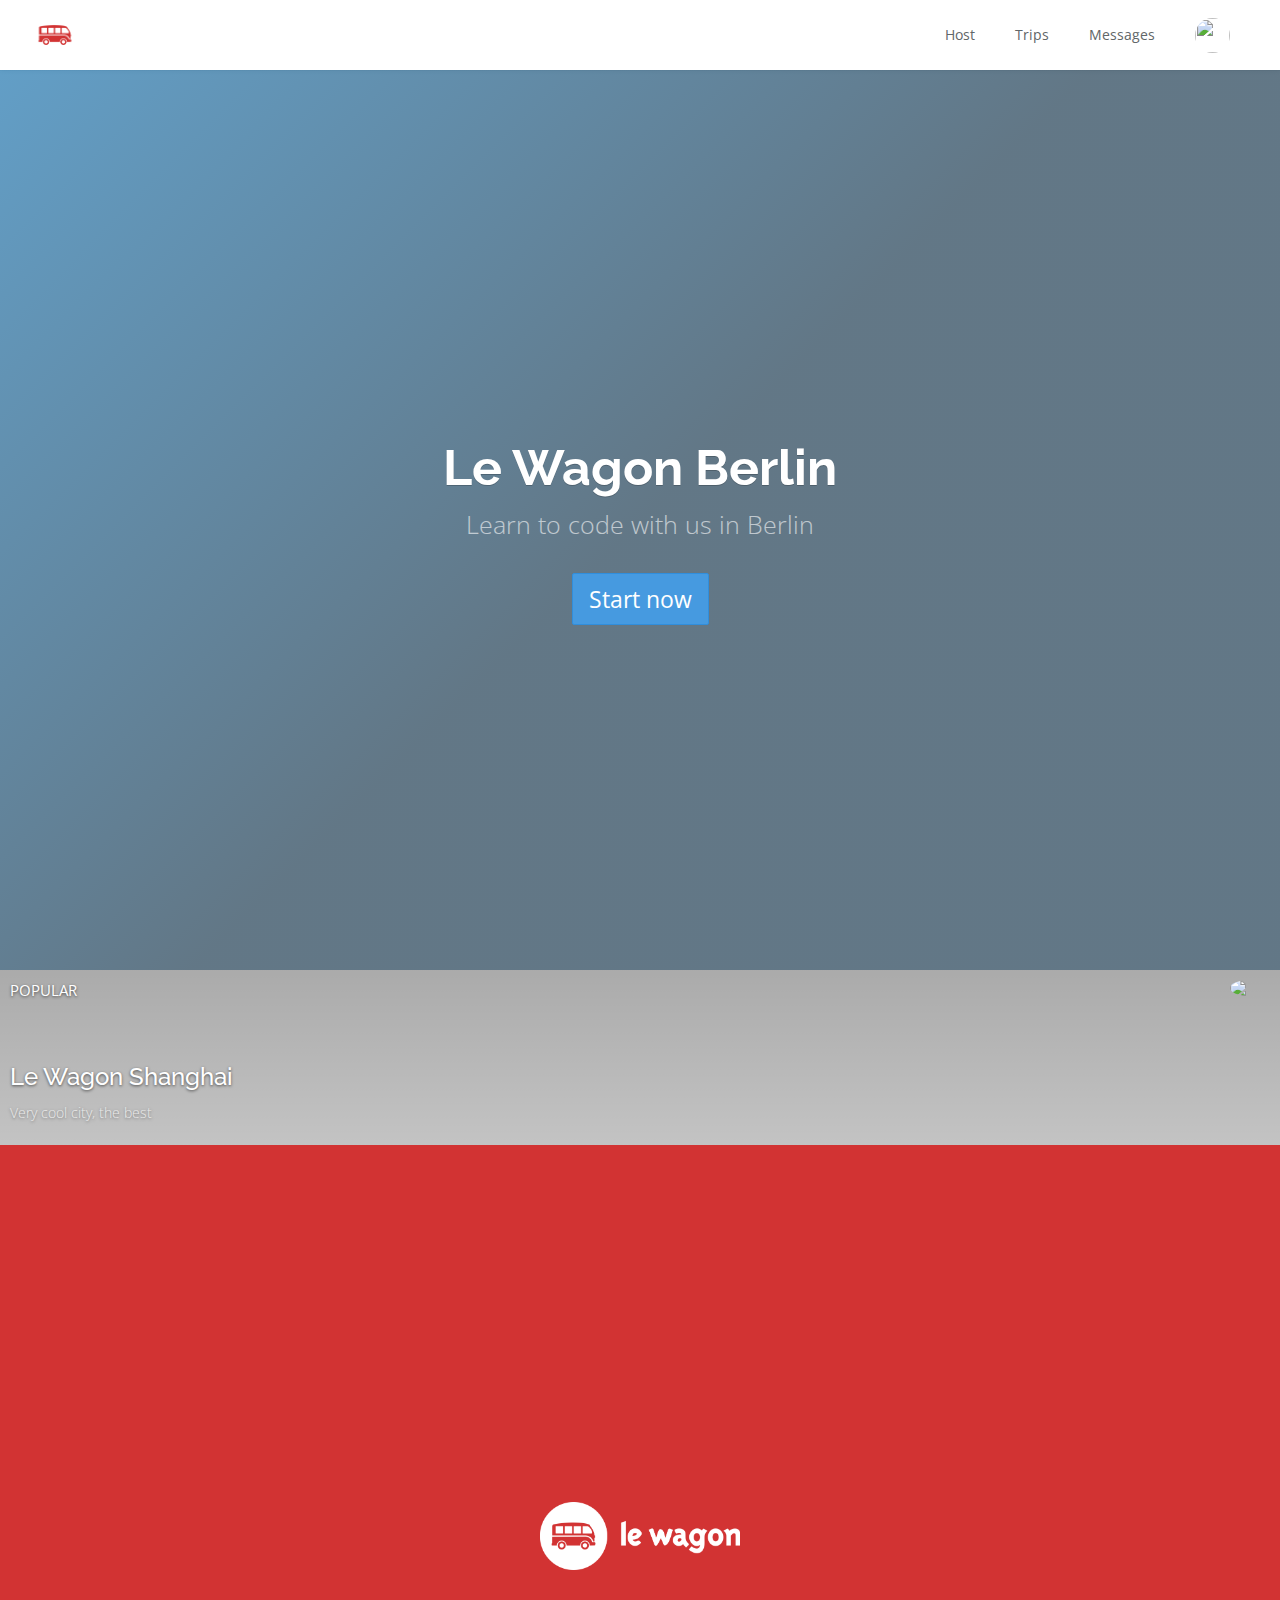
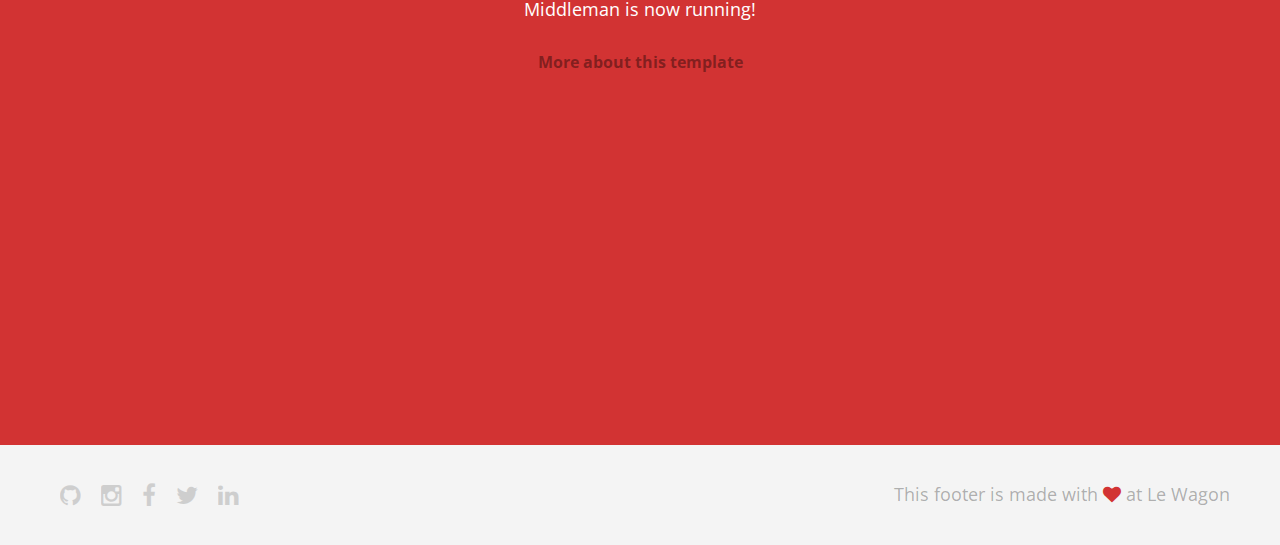
==== commit 18e0ee4f: "Automated commit at 2018-08-06 09:52:00 UTC by middleman-deploy 2.0.0-alpha" ====
--- a/index.html
+++ b/index.html
@@ -7,7 +7,7 @@
           content="width=device-width, initial-scale=1, shrink-to-fit=no">
     <!-- Use the title from a page's frontmatter if it has one -->
     <title>Le Wagon - Middleman</title>
-    <link href="stylesheets/application-a07f0744.css" rel="stylesheet" />
+    <link href="stylesheets/application-cf6bde9f.css" rel="stylesheet" />
     <script src="javascripts/application-93de88c9.js"></script>
     <link href="images/favicon-f15af148.png" rel="icon" type="image/png" />
   </head>
@@ -51,6 +51,24 @@
   </div>
 </div>
 
+    <div class="banner" style="background-image: linear-gradient(-225deg, rgba(0,101,168,0.6) 0%, rgba(0,36,61,0.6) 50%), url('https://kitt.lewagon.com/placeholder/cities/berlin');">
+  <div class="banner-content">
+    <h1>Le Wagon Berlin</h1>
+    <p>Learn to code with us in Berlin</p>
+    <a class="btn btn-primary btn-lg">Start now</a>
+  </div>
+</div>
+
+    <div class="card" style="background-image: linear-gradient(rgba(0,0,0,0.3), rgba(0,0,0,0.2)), url('https://kitt.lewagon.com/placeholder/cities/shanghai');">
+  <div class="card-category">Popular</div>
+  <div class="card-description">
+    <h2>Le Wagon Shanghai</h2>
+    <p>Very cool city, the best</p>
+  </div>
+  <img class="card-user" src="https://kitt.lewagon.com/placeholder/users/tgenaitay">
+  <a class="card-link" href="#" ></a>
+</div>
+
     <div id="home">
   <div class="home-content">
     <img src="images/logo-acc9c0ec.png" width="200" alt="Logo" />
--- a/stylesheets/application-cf6bde9f.css
+++ b/stylesheets/application-cf6bde9f.css
@@ -0,0 +1,8 @@
+@import url("https://fonts.googleapis.com/css?family=Open+Sans:400,300,700|Raleway:400,100,300,700,500");/*!
+ * Bootstrap v3.3.7 (http://getbootstrap.com)
+ * Copyright 2011-2016 Twitter, Inc.
+ * Licensed under MIT (https://github.com/twbs/bootstrap/blob/master/LICENSE)
+ *//*! normalize.css v3.0.3 | MIT License | github.com/necolas/normalize.css */html{font-family:sans-serif;-ms-text-size-adjust:100%;-webkit-text-size-adjust:100%}body{margin:0}article,aside,details,figcaption,figure,footer,header,hgroup,main,menu,nav,section,summary{display:block}audio,canvas,progress,video{display:inline-block;vertical-align:baseline}audio:not([controls]){display:none;height:0}[hidden],template{display:none}a{background-color:transparent}a:active,a:hover{outline:0}abbr[title]{border-bottom:1px dotted}b,strong{font-weight:bold}dfn{font-style:italic}h1{font-size:2em;margin:0.67em 0}mark{background:#ff0;color:#000}small{font-size:80%}sub,sup{font-size:75%;line-height:0;position:relative;vertical-align:baseline}sup{top:-0.5em}sub{bottom:-0.25em}img{border:0}svg:not(:root){overflow:hidden}figure{margin:1em 40px}hr{-webkit-box-sizing:content-box;box-sizing:content-box;height:0}pre{overflow:auto}code,kbd,pre,samp{font-family:monospace, monospace;font-size:1em}button,input,optgroup,select,textarea{color:inherit;font:inherit;margin:0}button{overflow:visible}button,select{text-transform:none}button,html input[type="button"],input[type="reset"],input[type="submit"]{-webkit-appearance:button;cursor:pointer}button[disabled],html input[disabled]{cursor:default}button::-moz-focus-inner,input::-moz-focus-inner{border:0;padding:0}input{line-height:normal}input[type="checkbox"],input[type="radio"]{-webkit-box-sizing:border-box;box-sizing:border-box;padding:0}input[type="number"]::-webkit-inner-spin-button,input[type="number"]::-webkit-outer-spin-button{height:auto}input[type="search"]{-webkit-appearance:textfield;-webkit-box-sizing:content-box;box-sizing:content-box}input[type="search"]::-webkit-search-cancel-button,input[type="search"]::-webkit-search-decoration{-webkit-appearance:none}fieldset{border:1px solid #c0c0c0;margin:0 2px;padding:0.35em 0.625em 0.75em}legend{border:0;padding:0}textarea{overflow:auto}optgroup{font-weight:bold}table{border-collapse:collapse;border-spacing:0}td,th{padding:0}/*! Source: https://github.com/h5bp/html5-boilerplate/blob/master/src/css/main.css */@media print{*,*:before,*:after{background:transparent !important;color:#000 !important;-webkit-box-shadow:none !important;box-shadow:none !important;text-shadow:none !important}a,a:visited{text-decoration:underline}a[href]:after{content:" (" attr(href) ")"}abbr[title]:after{content:" (" attr(title) ")"}a[href^="#"]:after,a[href^="javascript:"]:after{content:""}pre,blockquote{border:1px solid #999;page-break-inside:avoid}thead{display:table-header-group}tr,img{page-break-inside:avoid}img{max-width:100% !important}p,h2,h3{orphans:3;widows:3}h2,h3{page-break-after:avoid}.navbar{display:none}.btn>.caret,.dropup>.btn>.caret{border-top-color:#000 !important}.label{border:1px solid #000}.table{border-collapse:collapse !important}.table td,.table th{background-color:#fff !important}.table-bordered th,.table-bordered td{border:1px solid #ddd !important}}@font-face{font-family:'Glyphicons Halflings';src:url("../assets/bootstrap/glyphicons-halflings-regular-86b6f62b.eot");src:url("../assets/bootstrap/glyphicons-halflings-regular-86b6f62b.eot?#iefix") format("embedded-opentype"),url("../assets/bootstrap/glyphicons-halflings-regular-ca35b697.woff2") format("woff2"),url("../assets/bootstrap/glyphicons-halflings-regular-278e49a8.woff") format("woff"),url("../assets/bootstrap/glyphicons-halflings-regular-44bc1850.ttf") format("truetype"),url("../assets/bootstrap/glyphicons-halflings-regular-de51a849.svg#glyphicons_halflingsregular") format("svg")}.glyphicon{position:relative;top:1px;display:inline-block;font-family:'Glyphicons Halflings';font-style:normal;font-weight:normal;line-height:1;-webkit-font-smoothing:antialiased;-moz-osx-font-smoothing:grayscale}.glyphicon-asterisk:before{content:"\002a"}.glyphicon-plus:before{content:"\002b"}.glyphicon-euro:before,.glyphicon-eur:before{content:"\20ac"}.glyphicon-minus:before{content:"\2212"}.glyphicon-cloud:before{content:"\2601"}.glyphicon-envelope:before{content:"\2709"}.glyphicon-pencil:before{content:"\270f"}.glyphicon-glass:before{content:"\e001"}.glyphicon-music:before{content:"\e002"}.glyphicon-search:before{content:"\e003"}.glyphicon-heart:before{content:"\e005"}.glyphicon-star:before{content:"\e006"}.glyphicon-star-empty:before{content:"\e007"}.glyphicon-user:before{content:"\e008"}.glyphicon-film:before{content:"\e009"}.glyphicon-th-large:before{content:"\e010"}.glyphicon-th:before{content:"\e011"}.glyphicon-th-list:before{content:"\e012"}.glyphicon-ok:before{content:"\e013"}.glyphicon-remove:before{content:"\e014"}.glyphicon-zoom-in:before{content:"\e015"}.glyphicon-zoom-out:before{content:"\e016"}.glyphicon-off:before{content:"\e017"}.glyphicon-signal:before{content:"\e018"}.glyphicon-cog:before{content:"\e019"}.glyphicon-trash:before{content:"\e020"}.glyphicon-home:before{content:"\e021"}.glyphicon-file:before{content:"\e022"}.glyphicon-time:before{content:"\e023"}.glyphicon-road:before{content:"\e024"}.glyphicon-download-alt:before{content:"\e025"}.glyphicon-download:before{content:"\e026"}.glyphicon-upload:before{content:"\e027"}.glyphicon-inbox:before{content:"\e028"}.glyphicon-play-circle:before{content:"\e029"}.glyphicon-repeat:before{content:"\e030"}.glyphicon-refresh:before{content:"\e031"}.glyphicon-list-alt:before{content:"\e032"}.glyphicon-lock:before{content:"\e033"}.glyphicon-flag:before{content:"\e034"}.glyphicon-headphones:before{content:"\e035"}.glyphicon-volume-off:before{content:"\e036"}.glyphicon-volume-down:before{content:"\e037"}.glyphicon-volume-up:before{content:"\e038"}.glyphicon-qrcode:before{content:"\e039"}.glyphicon-barcode:before{content:"\e040"}.glyphicon-tag:before{content:"\e041"}.glyphicon-tags:before{content:"\e042"}.glyphicon-book:before{content:"\e043"}.glyphicon-bookmark:before{content:"\e044"}.glyphicon-print:before{content:"\e045"}.glyphicon-camera:before{content:"\e046"}.glyphicon-font:before{content:"\e047"}.glyphicon-bold:before{content:"\e048"}.glyphicon-italic:before{content:"\e049"}.glyphicon-text-height:before{content:"\e050"}.glyphicon-text-width:before{content:"\e051"}.glyphicon-align-left:before{content:"\e052"}.glyphicon-align-center:before{content:"\e053"}.glyphicon-align-right:before{content:"\e054"}.glyphicon-align-justify:before{content:"\e055"}.glyphicon-list:before{content:"\e056"}.glyphicon-indent-left:before{content:"\e057"}.glyphicon-indent-right:before{content:"\e058"}.glyphicon-facetime-video:before{content:"\e059"}.glyphicon-picture:before{content:"\e060"}.glyphicon-map-marker:before{content:"\e062"}.glyphicon-adjust:before{content:"\e063"}.glyphicon-tint:before{content:"\e064"}.glyphicon-edit:before{content:"\e065"}.glyphicon-share:before{content:"\e066"}.glyphicon-check:before{content:"\e067"}.glyphicon-move:before{content:"\e068"}.glyphicon-step-backward:before{content:"\e069"}.glyphicon-fast-backward:before{content:"\e070"}.glyphicon-backward:before{content:"\e071"}.glyphicon-play:before{content:"\e072"}.glyphicon-pause:before{content:"\e073"}.glyphicon-stop:before{content:"\e074"}.glyphicon-forward:before{content:"\e075"}.glyphicon-fast-forward:before{content:"\e076"}.glyphicon-step-forward:before{content:"\e077"}.glyphicon-eject:before{content:"\e078"}.glyphicon-chevron-left:before{content:"\e079"}.glyphicon-chevron-right:before{content:"\e080"}.glyphicon-plus-sign:before{content:"\e081"}.glyphicon-minus-sign:before{content:"\e082"}.glyphicon-remove-sign:before{content:"\e083"}.glyphicon-ok-sign:before{content:"\e084"}.glyphicon-question-sign:before{content:"\e085"}.glyphicon-info-sign:before{content:"\e086"}.glyphicon-screenshot:before{content:"\e087"}.glyphicon-remove-circle:before{content:"\e088"}.glyphicon-ok-circle:before{content:"\e089"}.glyphicon-ban-circle:before{content:"\e090"}.glyphicon-arrow-left:before{content:"\e091"}.glyphicon-arrow-right:before{content:"\e092"}.glyphicon-arrow-up:before{content:"\e093"}.glyphicon-arrow-down:before{content:"\e094"}.glyphicon-share-alt:before{content:"\e095"}.glyphicon-resize-full:before{content:"\e096"}.glyphicon-resize-small:before{content:"\e097"}.glyphicon-exclamation-sign:before{content:"\e101"}.glyphicon-gift:before{content:"\e102"}.glyphicon-leaf:before{content:"\e103"}.glyphicon-fire:before{content:"\e104"}.glyphicon-eye-open:before{content:"\e105"}.glyphicon-eye-close:before{content:"\e106"}.glyphicon-warning-sign:before{content:"\e107"}.glyphicon-plane:before{content:"\e108"}.glyphicon-calendar:before{content:"\e109"}.glyphicon-random:before{content:"\e110"}.glyphicon-comment:before{content:"\e111"}.glyphicon-magnet:before{content:"\e112"}.glyphicon-chevron-up:before{content:"\e113"}.glyphicon-chevron-down:before{content:"\e114"}.glyphicon-retweet:before{content:"\e115"}.glyphicon-shopping-cart:before{content:"\e116"}.glyphicon-folder-close:before{content:"\e117"}.glyphicon-folder-open:before{content:"\e118"}.glyphicon-resize-vertical:before{content:"\e119"}.glyphicon-resize-horizontal:before{content:"\e120"}.glyphicon-hdd:before{content:"\e121"}.glyphicon-bullhorn:before{content:"\e122"}.glyphicon-bell:before{content:"\e123"}.glyphicon-certificate:before{content:"\e124"}.glyphicon-thumbs-up:before{content:"\e125"}.glyphicon-thumbs-down:before{content:"\e126"}.glyphicon-hand-right:before{content:"\e127"}.glyphicon-hand-left:before{content:"\e128"}.glyphicon-hand-up:before{content:"\e129"}.glyphicon-hand-down:before{content:"\e130"}.glyphicon-circle-arrow-right:before{content:"\e131"}.glyphicon-circle-arrow-left:before{content:"\e132"}.glyphicon-circle-arrow-up:before{content:"\e133"}.glyphicon-circle-arrow-down:before{content:"\e134"}.glyphicon-globe:before{content:"\e135"}.glyphicon-wrench:before{content:"\e136"}.glyphicon-tasks:before{content:"\e137"}.glyphicon-filter:before{content:"\e138"}.glyphicon-briefcase:before{content:"\e139"}.glyphicon-fullscreen:before{content:"\e140"}.glyphicon-dashboard:before{content:"\e141"}.glyphicon-paperclip:before{content:"\e142"}.glyphicon-heart-empty:before{content:"\e143"}.glyphicon-link:before{content:"\e144"}.glyphicon-phone:before{content:"\e145"}.glyphicon-pushpin:before{content:"\e146"}.glyphicon-usd:before{content:"\e148"}.glyphicon-gbp:before{content:"\e149"}.glyphicon-sort:before{content:"\e150"}.glyphicon-sort-by-alphabet:before{content:"\e151"}.glyphicon-sort-by-alphabet-alt:before{content:"\e152"}.glyphicon-sort-by-order:before{content:"\e153"}.glyphicon-sort-by-order-alt:before{content:"\e154"}.glyphicon-sort-by-attributes:before{content:"\e155"}.glyphicon-sort-by-attributes-alt:before{content:"\e156"}.glyphicon-unchecked:before{content:"\e157"}.glyphicon-expand:before{content:"\e158"}.glyphicon-collapse-down:before{content:"\e159"}.glyphicon-collapse-up:before{content:"\e160"}.glyphicon-log-in:before{content:"\e161"}.glyphicon-flash:before{content:"\e162"}.glyphicon-log-out:before{content:"\e163"}.glyphicon-new-window:before{content:"\e164"}.glyphicon-record:before{content:"\e165"}.glyphicon-save:before{content:"\e166"}.glyphicon-open:before{content:"\e167"}.glyphicon-saved:before{content:"\e168"}.glyphicon-import:before{content:"\e169"}.glyphicon-export:before{content:"\e170"}.glyphicon-send:before{content:"\e171"}.glyphicon-floppy-disk:before{content:"\e172"}.glyphicon-floppy-saved:before{content:"\e173"}.glyphicon-floppy-remove:before{content:"\e174"}.glyphicon-floppy-save:before{content:"\e175"}.glyphicon-floppy-open:before{content:"\e176"}.glyphicon-credit-card:before{content:"\e177"}.glyphicon-transfer:before{content:"\e178"}.glyphicon-cutlery:before{content:"\e179"}.glyphicon-header:before{content:"\e180"}.glyphicon-compressed:before{content:"\e181"}.glyphicon-earphone:before{content:"\e182"}.glyphicon-phone-alt:before{content:"\e183"}.glyphicon-tower:before{content:"\e184"}.glyphicon-stats:before{content:"\e185"}.glyphicon-sd-video:before{content:"\e186"}.glyphicon-hd-video:before{content:"\e187"}.glyphicon-subtitles:before{content:"\e188"}.glyphicon-sound-stereo:before{content:"\e189"}.glyphicon-sound-dolby:before{content:"\e190"}.glyphicon-sound-5-1:before{content:"\e191"}.glyphicon-sound-6-1:before{content:"\e192"}.glyphicon-sound-7-1:before{content:"\e193"}.glyphicon-copyright-mark:before{content:"\e194"}.glyphicon-registration-mark:before{content:"\e195"}.glyphicon-cloud-download:before{content:"\e197"}.glyphicon-cloud-upload:before{content:"\e198"}.glyphicon-tree-conifer:before{content:"\e199"}.glyphicon-tree-deciduous:before{content:"\e200"}.glyphicon-cd:before{content:"\e201"}.glyphicon-save-file:before{content:"\e202"}.glyphicon-open-file:before{content:"\e203"}.glyphicon-level-up:before{content:"\e204"}.glyphicon-copy:before{content:"\e205"}.glyphicon-paste:before{content:"\e206"}.glyphicon-alert:before{content:"\e209"}.glyphicon-equalizer:before{content:"\e210"}.glyphicon-king:before{content:"\e211"}.glyphicon-queen:before{content:"\e212"}.glyphicon-pawn:before{content:"\e213"}.glyphicon-bishop:before{content:"\e214"}.glyphicon-knight:before{content:"\e215"}.glyphicon-baby-formula:before{content:"\e216"}.glyphicon-tent:before{content:"\26fa"}.glyphicon-blackboard:before{content:"\e218"}.glyphicon-bed:before{content:"\e219"}.glyphicon-apple:before{content:"\f8ff"}.glyphicon-erase:before{content:"\e221"}.glyphicon-hourglass:before{content:"\231b"}.glyphicon-lamp:before{content:"\e223"}.glyphicon-duplicate:before{content:"\e224"}.glyphicon-piggy-bank:before{content:"\e225"}.glyphicon-scissors:before{content:"\e226"}.glyphicon-bitcoin:before{content:"\e227"}.glyphicon-btc:before{content:"\e227"}.glyphicon-xbt:before{content:"\e227"}.glyphicon-yen:before{content:"\00a5"}.glyphicon-jpy:before{content:"\00a5"}.glyphicon-ruble:before{content:"\20bd"}.glyphicon-rub:before{content:"\20bd"}.glyphicon-scale:before{content:"\e230"}.glyphicon-ice-lolly:before{content:"\e231"}.glyphicon-ice-lolly-tasted:before{content:"\e232"}.glyphicon-education:before{content:"\e233"}.glyphicon-option-horizontal:before{content:"\e234"}.glyphicon-option-vertical:before{content:"\e235"}.glyphicon-menu-hamburger:before{content:"\e236"}.glyphicon-modal-window:before{content:"\e237"}.glyphicon-oil:before{content:"\e238"}.glyphicon-grain:before{content:"\e239"}.glyphicon-sunglasses:before{content:"\e240"}.glyphicon-text-size:before{content:"\e241"}.glyphicon-text-color:before{content:"\e242"}.glyphicon-text-background:before{content:"\e243"}.glyphicon-object-align-top:before{content:"\e244"}.glyphicon-object-align-bottom:before{content:"\e245"}.glyphicon-object-align-horizontal:before{content:"\e246"}.glyphicon-object-align-left:before{content:"\e247"}.glyphicon-object-align-vertical:before{content:"\e248"}.glyphicon-object-align-right:before{content:"\e249"}.glyphicon-triangle-right:before{content:"\e250"}.glyphicon-triangle-left:before{content:"\e251"}.glyphicon-triangle-bottom:before{content:"\e252"}.glyphicon-triangle-top:before{content:"\e253"}.glyphicon-console:before{content:"\e254"}.glyphicon-superscript:before{content:"\e255"}.glyphicon-subscript:before{content:"\e256"}.glyphicon-menu-left:before{content:"\e257"}.glyphicon-menu-right:before{content:"\e258"}.glyphicon-menu-down:before{content:"\e259"}.glyphicon-menu-up:before{content:"\e260"}*{-webkit-box-sizing:border-box;box-sizing:border-box}*:before,*:after{-webkit-box-sizing:border-box;box-sizing:border-box}html{font-size:10px;-webkit-tap-highlight-color:transparent}body{font-family:"Open Sans", "Helvetica", "sans-serif";font-size:18px;line-height:1.42857143;color:#333333;background-color:#F4F4F4}input,button,select,textarea{font-family:inherit;font-size:inherit;line-height:inherit}a{color:#469AE0;text-decoration:none}a:hover,a:focus{color:#1f74ba;text-decoration:underline}a:focus{outline:5px auto -webkit-focus-ring-color;outline-offset:-2px}figure{margin:0}img{vertical-align:middle}.img-responsive{display:block;max-width:100%;height:auto}.img-rounded{border-radius:2px}.img-thumbnail{padding:4px;line-height:1.42857143;background-color:#F4F4F4;border:1px solid #ddd;border-radius:2px;-webkit-transition:all 0.2s ease-in-out;transition:all 0.2s ease-in-out;display:inline-block;max-width:100%;height:auto}.img-circle{border-radius:50%}hr{margin-top:25px;margin-bottom:25px;border:0;border-top:1px solid #eeeeee}.sr-only{position:absolute;width:1px;height:1px;margin:-1px;padding:0;overflow:hidden;clip:rect(0, 0, 0, 0);border:0}.sr-only-focusable:active,.sr-only-focusable:focus{position:static;width:auto;height:auto;margin:0;overflow:visible;clip:auto}[role="button"]{cursor:pointer}h1,h2,h3,h4,h5,h6,.h1,.h2,.h3,.h4,.h5,.h6{font-family:"Raleway", "Helvetica", "sans-serif";font-weight:500;line-height:1.1;color:inherit}h1 small,h1 .small,h2 small,h2 .small,h3 small,h3 .small,h4 small,h4 .small,h5 small,h5 .small,h6 small,h6 .small,.h1 small,.h1 .small,.h2 small,.h2 .small,.h3 small,.h3 .small,.h4 small,.h4 .small,.h5 small,.h5 .small,.h6 small,.h6 .small{font-weight:normal;line-height:1;color:#777777}h1,.h1,h2,.h2,h3,.h3{margin-top:25px;margin-bottom:12.5px}h1 small,h1 .small,.h1 small,.h1 .small,h2 small,h2 .small,.h2 small,.h2 .small,h3 small,h3 .small,.h3 small,.h3 .small{font-size:65%}h4,.h4,h5,.h5,h6,.h6{margin-top:12.5px;margin-bottom:12.5px}h4 small,h4 .small,.h4 small,.h4 .small,h5 small,h5 .small,.h5 small,.h5 .small,h6 small,h6 .small,.h6 small,.h6 .small{font-size:75%}h1,.h1{font-size:46px}h2,.h2{font-size:38px}h3,.h3{font-size:31px}h4,.h4{font-size:23px}h5,.h5{font-size:18px}h6,.h6{font-size:16px}p{margin:0 0 12.5px}.lead{margin-bottom:25px;font-size:20px;font-weight:300;line-height:1.4}@media (min-width: 768px){.lead{font-size:27px}}small,.small{font-size:88%}mark,.mark{background-color:#fcf8e3;padding:.2em}.text-left{text-align:left}.text-right{text-align:right}.text-center{text-align:center}.text-justify{text-align:justify}.text-nowrap{white-space:nowrap}.text-lowercase{text-transform:lowercase}.text-uppercase,.initialism{text-transform:uppercase}.text-capitalize{text-transform:capitalize}.text-muted{color:#777777}.text-primary{color:#469AE0}a.text-primary:hover,a.text-primary:focus{color:#2381d0}.text-success{color:#3c763d}a.text-success:hover,a.text-success:focus{color:#2b542c}.text-info{color:#31708f}a.text-info:hover,a.text-info:focus{color:#245269}.text-warning{color:#8a6d3b}a.text-warning:hover,a.text-warning:focus{color:#66512c}.text-danger{color:#a94442}a.text-danger:hover,a.text-danger:focus{color:#843534}.bg-primary{color:#fff}.bg-primary{background-color:#469AE0}a.bg-primary:hover,a.bg-primary:focus{background-color:#2381d0}.bg-success{background-color:#dff0d8}a.bg-success:hover,a.bg-success:focus{background-color:#c1e2b3}.bg-info{background-color:#d9edf7}a.bg-info:hover,a.bg-info:focus{background-color:#afd9ee}.bg-warning{background-color:#fcf8e3}a.bg-warning:hover,a.bg-warning:focus{background-color:#f7ecb5}.bg-danger{background-color:#f2dede}a.bg-danger:hover,a.bg-danger:focus{background-color:#e4b9b9}.page-header{padding-bottom:11.5px;margin:50px 0 25px;border-bottom:1px solid #eeeeee}ul,ol{margin-top:0;margin-bottom:12.5px}ul ul,ul ol,ol ul,ol ol{margin-bottom:0}.list-unstyled{padding-left:0;list-style:none}.list-inline{padding-left:0;list-style:none;margin-left:-5px}.list-inline>li{display:inline-block;padding-left:5px;padding-right:5px}dl{margin-top:0;margin-bottom:25px}dt,dd{line-height:1.42857143}dt{font-weight:bold}dd{margin-left:0}.dl-horizontal dd:before,.dl-horizontal dd:after{content:" ";display:table}.dl-horizontal dd:after{clear:both}@media (min-width: 768px){.dl-horizontal dt{float:left;width:160px;clear:left;text-align:right;overflow:hidden;text-overflow:ellipsis;white-space:nowrap}.dl-horizontal dd{margin-left:180px}}abbr[title],abbr[data-original-title]{cursor:help;border-bottom:1px dotted #777777}.initialism{font-size:90%}blockquote{padding:12.5px 25px;margin:0 0 25px;font-size:22.5px;border-left:5px solid #eeeeee}blockquote p:last-child,blockquote ul:last-child,blockquote ol:last-child{margin-bottom:0}blockquote footer,blockquote small,blockquote .small{display:block;font-size:80%;line-height:1.42857143;color:#777777}blockquote footer:before,blockquote small:before,blockquote .small:before{content:'\2014 \00A0'}.blockquote-reverse,blockquote.pull-right{padding-right:15px;padding-left:0;border-right:5px solid #eeeeee;border-left:0;text-align:right}.blockquote-reverse footer:before,.blockquote-reverse small:before,.blockquote-reverse .small:before,blockquote.pull-right footer:before,blockquote.pull-right small:before,blockquote.pull-right .small:before{content:''}.blockquote-reverse footer:after,.blockquote-reverse small:after,.blockquote-reverse .small:after,blockquote.pull-right footer:after,blockquote.pull-right small:after,blockquote.pull-right .small:after{content:'\00A0 \2014'}address{margin-bottom:25px;font-style:normal;line-height:1.42857143}code,kbd,pre,samp{font-family:Menlo, Monaco, Consolas, "Courier New", monospace}code{padding:2px 4px;font-size:90%;color:#c7254e;background-color:#f9f2f4;border-radius:2px}kbd{padding:2px 4px;font-size:90%;color:#fff;background-color:#333;border-radius:2px;-webkit-box-shadow:inset 0 -1px 0 rgba(0,0,0,0.25);box-shadow:inset 0 -1px 0 rgba(0,0,0,0.25)}kbd kbd{padding:0;font-size:100%;font-weight:bold;-webkit-box-shadow:none;box-shadow:none}pre{display:block;padding:12px;margin:0 0 12.5px;font-size:17px;line-height:1.42857143;word-break:break-all;word-wrap:break-word;color:#333333;background-color:#f5f5f5;border:1px solid #ccc;border-radius:2px}pre code{padding:0;font-size:inherit;color:inherit;white-space:pre-wrap;background-color:transparent;border-radius:0}.pre-scrollable{max-height:340px;overflow-y:scroll}.container{margin-right:auto;margin-left:auto;padding-left:15px;padding-right:15px}.container:before,.container:after{content:" ";display:table}.container:after{clear:both}@media (min-width: 768px){.container{width:750px}}@media (min-width: 992px){.container{width:970px}}@media (min-width: 1200px){.container{width:1170px}}.container-fluid{margin-right:auto;margin-left:auto;padding-left:15px;padding-right:15px}.container-fluid:before,.container-fluid:after{content:" ";display:table}.container-fluid:after{clear:both}.row{margin-left:-15px;margin-right:-15px}.row:before,.row:after{content:" ";display:table}.row:after{clear:both}.col-xs-1,.col-sm-1,.col-md-1,.col-lg-1,.col-xs-2,.col-sm-2,.col-md-2,.col-lg-2,.col-xs-3,.col-sm-3,.col-md-3,.col-lg-3,.col-xs-4,.col-sm-4,.col-md-4,.col-lg-4,.col-xs-5,.col-sm-5,.col-md-5,.col-lg-5,.col-xs-6,.col-sm-6,.col-md-6,.col-lg-6,.col-xs-7,.col-sm-7,.col-md-7,.col-lg-7,.col-xs-8,.col-sm-8,.col-md-8,.col-lg-8,.col-xs-9,.col-sm-9,.col-md-9,.col-lg-9,.col-xs-10,.col-sm-10,.col-md-10,.col-lg-10,.col-xs-11,.col-sm-11,.col-md-11,.col-lg-11,.col-xs-12,.col-sm-12,.col-md-12,.col-lg-12{position:relative;min-height:1px;padding-left:15px;padding-right:15px}.col-xs-1,.col-xs-2,.col-xs-3,.col-xs-4,.col-xs-5,.col-xs-6,.col-xs-7,.col-xs-8,.col-xs-9,.col-xs-10,.col-xs-11,.col-xs-12{float:left}.col-xs-1{width:8.33333333%}.col-xs-2{width:16.66666667%}.col-xs-3{width:25%}.col-xs-4{width:33.33333333%}.col-xs-5{width:41.66666667%}.col-xs-6{width:50%}.col-xs-7{width:58.33333333%}.col-xs-8{width:66.66666667%}.col-xs-9{width:75%}.col-xs-10{width:83.33333333%}.col-xs-11{width:91.66666667%}.col-xs-12{width:100%}.col-xs-pull-0{right:auto}.col-xs-pull-1{right:8.33333333%}.col-xs-pull-2{right:16.66666667%}.col-xs-pull-3{right:25%}.col-xs-pull-4{right:33.33333333%}.col-xs-pull-5{right:41.66666667%}.col-xs-pull-6{right:50%}.col-xs-pull-7{right:58.33333333%}.col-xs-pull-8{right:66.66666667%}.col-xs-pull-9{right:75%}.col-xs-pull-10{right:83.33333333%}.col-xs-pull-11{right:91.66666667%}.col-xs-pull-12{right:100%}.col-xs-push-0{left:auto}.col-xs-push-1{left:8.33333333%}.col-xs-push-2{left:16.66666667%}.col-xs-push-3{left:25%}.col-xs-push-4{left:33.33333333%}.col-xs-push-5{left:41.66666667%}.col-xs-push-6{left:50%}.col-xs-push-7{left:58.33333333%}.col-xs-push-8{left:66.66666667%}.col-xs-push-9{left:75%}.col-xs-push-10{left:83.33333333%}.col-xs-push-11{left:91.66666667%}.col-xs-push-12{left:100%}.col-xs-offset-0{margin-left:0%}.col-xs-offset-1{margin-left:8.33333333%}.col-xs-offset-2{margin-left:16.66666667%}.col-xs-offset-3{margin-left:25%}.col-xs-offset-4{margin-left:33.33333333%}.col-xs-offset-5{margin-left:41.66666667%}.col-xs-offset-6{margin-left:50%}.col-xs-offset-7{margin-left:58.33333333%}.col-xs-offset-8{margin-left:66.66666667%}.col-xs-offset-9{margin-left:75%}.col-xs-offset-10{margin-left:83.33333333%}.col-xs-offset-11{margin-left:91.66666667%}.col-xs-offset-12{margin-left:100%}@media (min-width: 768px){.col-sm-1,.col-sm-2,.col-sm-3,.col-sm-4,.col-sm-5,.col-sm-6,.col-sm-7,.col-sm-8,.col-sm-9,.col-sm-10,.col-sm-11,.col-sm-12{float:left}.col-sm-1{width:8.33333333%}.col-sm-2{width:16.66666667%}.col-sm-3{width:25%}.col-sm-4{width:33.33333333%}.col-sm-5{width:41.66666667%}.col-sm-6{width:50%}.col-sm-7{width:58.33333333%}.col-sm-8{width:66.66666667%}.col-sm-9{width:75%}.col-sm-10{width:83.33333333%}.col-sm-11{width:91.66666667%}.col-sm-12{width:100%}.col-sm-pull-0{right:auto}.col-sm-pull-1{right:8.33333333%}.col-sm-pull-2{right:16.66666667%}.col-sm-pull-3{right:25%}.col-sm-pull-4{right:33.33333333%}.col-sm-pull-5{right:41.66666667%}.col-sm-pull-6{right:50%}.col-sm-pull-7{right:58.33333333%}.col-sm-pull-8{right:66.66666667%}.col-sm-pull-9{right:75%}.col-sm-pull-10{right:83.33333333%}.col-sm-pull-11{right:91.66666667%}.col-sm-pull-12{right:100%}.col-sm-push-0{left:auto}.col-sm-push-1{left:8.33333333%}.col-sm-push-2{left:16.66666667%}.col-sm-push-3{left:25%}.col-sm-push-4{left:33.33333333%}.col-sm-push-5{left:41.66666667%}.col-sm-push-6{left:50%}.col-sm-push-7{left:58.33333333%}.col-sm-push-8{left:66.66666667%}.col-sm-push-9{left:75%}.col-sm-push-10{left:83.33333333%}.col-sm-push-11{left:91.66666667%}.col-sm-push-12{left:100%}.col-sm-offset-0{margin-left:0%}.col-sm-offset-1{margin-left:8.33333333%}.col-sm-offset-2{margin-left:16.66666667%}.col-sm-offset-3{margin-left:25%}.col-sm-offset-4{margin-left:33.33333333%}.col-sm-offset-5{margin-left:41.66666667%}.col-sm-offset-6{margin-left:50%}.col-sm-offset-7{margin-left:58.33333333%}.col-sm-offset-8{margin-left:66.66666667%}.col-sm-offset-9{margin-left:75%}.col-sm-offset-10{margin-left:83.33333333%}.col-sm-offset-11{margin-left:91.66666667%}.col-sm-offset-12{margin-left:100%}}@media (min-width: 992px){.col-md-1,.col-md-2,.col-md-3,.col-md-4,.col-md-5,.col-md-6,.col-md-7,.col-md-8,.col-md-9,.col-md-10,.col-md-11,.col-md-12{float:left}.col-md-1{width:8.33333333%}.col-md-2{width:16.66666667%}.col-md-3{width:25%}.col-md-4{width:33.33333333%}.col-md-5{width:41.66666667%}.col-md-6{width:50%}.col-md-7{width:58.33333333%}.col-md-8{width:66.66666667%}.col-md-9{width:75%}.col-md-10{width:83.33333333%}.col-md-11{width:91.66666667%}.col-md-12{width:100%}.col-md-pull-0{right:auto}.col-md-pull-1{right:8.33333333%}.col-md-pull-2{right:16.66666667%}.col-md-pull-3{right:25%}.col-md-pull-4{right:33.33333333%}.col-md-pull-5{right:41.66666667%}.col-md-pull-6{right:50%}.col-md-pull-7{right:58.33333333%}.col-md-pull-8{right:66.66666667%}.col-md-pull-9{right:75%}.col-md-pull-10{right:83.33333333%}.col-md-pull-11{right:91.66666667%}.col-md-pull-12{right:100%}.col-md-push-0{left:auto}.col-md-push-1{left:8.33333333%}.col-md-push-2{left:16.66666667%}.col-md-push-3{left:25%}.col-md-push-4{left:33.33333333%}.col-md-push-5{left:41.66666667%}.col-md-push-6{left:50%}.col-md-push-7{left:58.33333333%}.col-md-push-8{left:66.66666667%}.col-md-push-9{left:75%}.col-md-push-10{left:83.33333333%}.col-md-push-11{left:91.66666667%}.col-md-push-12{left:100%}.col-md-offset-0{margin-left:0%}.col-md-offset-1{margin-left:8.33333333%}.col-md-offset-2{margin-left:16.66666667%}.col-md-offset-3{margin-left:25%}.col-md-offset-4{margin-left:33.33333333%}.col-md-offset-5{margin-left:41.66666667%}.col-md-offset-6{margin-left:50%}.col-md-offset-7{margin-left:58.33333333%}.col-md-offset-8{margin-left:66.66666667%}.col-md-offset-9{margin-left:75%}.col-md-offset-10{margin-left:83.33333333%}.col-md-offset-11{margin-left:91.66666667%}.col-md-offset-12{margin-left:100%}}@media (min-width: 1200px){.col-lg-1,.col-lg-2,.col-lg-3,.col-lg-4,.col-lg-5,.col-lg-6,.col-lg-7,.col-lg-8,.col-lg-9,.col-lg-10,.col-lg-11,.col-lg-12{float:left}.col-lg-1{width:8.33333333%}.col-lg-2{width:16.66666667%}.col-lg-3{width:25%}.col-lg-4{width:33.33333333%}.col-lg-5{width:41.66666667%}.col-lg-6{width:50%}.col-lg-7{width:58.33333333%}.col-lg-8{width:66.66666667%}.col-lg-9{width:75%}.col-lg-10{width:83.33333333%}.col-lg-11{width:91.66666667%}.col-lg-12{width:100%}.col-lg-pull-0{right:auto}.col-lg-pull-1{right:8.33333333%}.col-lg-pull-2{right:16.66666667%}.col-lg-pull-3{right:25%}.col-lg-pull-4{right:33.33333333%}.col-lg-pull-5{right:41.66666667%}.col-lg-pull-6{right:50%}.col-lg-pull-7{right:58.33333333%}.col-lg-pull-8{right:66.66666667%}.col-lg-pull-9{right:75%}.col-lg-pull-10{right:83.33333333%}.col-lg-pull-11{right:91.66666667%}.col-lg-pull-12{right:100%}.col-lg-push-0{left:auto}.col-lg-push-1{left:8.33333333%}.col-lg-push-2{left:16.66666667%}.col-lg-push-3{left:25%}.col-lg-push-4{left:33.33333333%}.col-lg-push-5{left:41.66666667%}.col-lg-push-6{left:50%}.col-lg-push-7{left:58.33333333%}.col-lg-push-8{left:66.66666667%}.col-lg-push-9{left:75%}.col-lg-push-10{left:83.33333333%}.col-lg-push-11{left:91.66666667%}.col-lg-push-12{left:100%}.col-lg-offset-0{margin-left:0%}.col-lg-offset-1{margin-left:8.33333333%}.col-lg-offset-2{margin-left:16.66666667%}.col-lg-offset-3{margin-left:25%}.col-lg-offset-4{margin-left:33.33333333%}.col-lg-offset-5{margin-left:41.66666667%}.col-lg-offset-6{margin-left:50%}.col-lg-offset-7{margin-left:58.33333333%}.col-lg-offset-8{margin-left:66.66666667%}.col-lg-offset-9{margin-left:75%}.col-lg-offset-10{margin-left:83.33333333%}.col-lg-offset-11{margin-left:91.66666667%}.col-lg-offset-12{margin-left:100%}}table{background-color:transparent}caption{padding-top:8px;padding-bottom:8px;color:#777777;text-align:left}th{text-align:left}.table{width:100%;max-width:100%;margin-bottom:25px}.table>thead>tr>th,.table>thead>tr>td,.table>tbody>tr>th,.table>tbody>tr>td,.table>tfoot>tr>th,.table>tfoot>tr>td{padding:8px;line-height:1.42857143;vertical-align:top;border-top:1px solid #ddd}.table>thead>tr>th{vertical-align:bottom;border-bottom:2px solid #ddd}.table>caption+thead>tr:first-child>th,.table>caption+thead>tr:first-child>td,.table>colgroup+thead>tr:first-child>th,.table>colgroup+thead>tr:first-child>td,.table>thead:first-child>tr:first-child>th,.table>thead:first-child>tr:first-child>td{border-top:0}.table>tbody+tbody{border-top:2px solid #ddd}.table .table{background-color:#F4F4F4}.table-condensed>thead>tr>th,.table-condensed>thead>tr>td,.table-condensed>tbody>tr>th,.table-condensed>tbody>tr>td,.table-condensed>tfoot>tr>th,.table-condensed>tfoot>tr>td{padding:5px}.table-bordered{border:1px solid #ddd}.table-bordered>thead>tr>th,.table-bordered>thead>tr>td,.table-bordered>tbody>tr>th,.table-bordered>tbody>tr>td,.table-bordered>tfoot>tr>th,.table-bordered>tfoot>tr>td{border:1px solid #ddd}.table-bordered>thead>tr>th,.table-bordered>thead>tr>td{border-bottom-width:2px}.table-striped>tbody>tr:nth-of-type(odd){background-color:#f9f9f9}.table-hover>tbody>tr:hover{background-color:#f5f5f5}table col[class*="col-"]{position:static;float:none;display:table-column}table td[class*="col-"],table th[class*="col-"]{position:static;float:none;display:table-cell}.table>thead>tr>td.active,.table>thead>tr>th.active,.table>thead>tr.active>td,.table>thead>tr.active>th,.table>tbody>tr>td.active,.table>tbody>tr>th.active,.table>tbody>tr.active>td,.table>tbody>tr.active>th,.table>tfoot>tr>td.active,.table>tfoot>tr>th.active,.table>tfoot>tr.active>td,.table>tfoot>tr.active>th{background-color:#f5f5f5}.table-hover>tbody>tr>td.active:hover,.table-hover>tbody>tr>th.active:hover,.table-hover>tbody>tr.active:hover>td,.table-hover>tbody>tr:hover>.active,.table-hover>tbody>tr.active:hover>th{background-color:#e8e8e8}.table>thead>tr>td.success,.table>thead>tr>th.success,.table>thead>tr.success>td,.table>thead>tr.success>th,.table>tbody>tr>td.success,.table>tbody>tr>th.success,.table>tbody>tr.success>td,.table>tbody>tr.success>th,.table>tfoot>tr>td.success,.table>tfoot>tr>th.success,.table>tfoot>tr.success>td,.table>tfoot>tr.success>th{background-color:#dff0d8}.table-hover>tbody>tr>td.success:hover,.table-hover>tbody>tr>th.success:hover,.table-hover>tbody>tr.success:hover>td,.table-hover>tbody>tr:hover>.success,.table-hover>tbody>tr.success:hover>th{background-color:#d0e9c6}.table>thead>tr>td.info,.table>thead>tr>th.info,.table>thead>tr.info>td,.table>thead>tr.info>th,.table>tbody>tr>td.info,.table>tbody>tr>th.info,.table>tbody>tr.info>td,.table>tbody>tr.info>th,.table>tfoot>tr>td.info,.table>tfoot>tr>th.info,.table>tfoot>tr.info>td,.table>tfoot>tr.info>th{background-color:#d9edf7}.table-hover>tbody>tr>td.info:hover,.table-hover>tbody>tr>th.info:hover,.table-hover>tbody>tr.info:hover>td,.table-hover>tbody>tr:hover>.info,.table-hover>tbody>tr.info:hover>th{background-color:#c4e3f3}.table>thead>tr>td.warning,.table>thead>tr>th.warning,.table>thead>tr.warning>td,.table>thead>tr.warning>th,.table>tbody>tr>td.warning,.table>tbody>tr>th.warning,.table>tbody>tr.warning>td,.table>tbody>tr.warning>th,.table>tfoot>tr>td.warning,.table>tfoot>tr>th.warning,.table>tfoot>tr.warning>td,.table>tfoot>tr.warning>th{background-color:#fcf8e3}.table-hover>tbody>tr>td.warning:hover,.table-hover>tbody>tr>th.warning:hover,.table-hover>tbody>tr.warning:hover>td,.table-hover>tbody>tr:hover>.warning,.table-hover>tbody>tr.warning:hover>th{background-color:#faf2cc}.table>thead>tr>td.danger,.table>thead>tr>th.danger,.table>thead>tr.danger>td,.table>thead>tr.danger>th,.table>tbody>tr>td.danger,.table>tbody>tr>th.danger,.table>tbody>tr.danger>td,.table>tbody>tr.danger>th,.table>tfoot>tr>td.danger,.table>tfoot>tr>th.danger,.table>tfoot>tr.danger>td,.table>tfoot>tr.danger>th{background-color:#f2dede}.table-hover>tbody>tr>td.danger:hover,.table-hover>tbody>tr>th.danger:hover,.table-hover>tbody>tr.danger:hover>td,.table-hover>tbody>tr:hover>.danger,.table-hover>tbody>tr.danger:hover>th{background-color:#ebcccc}.table-responsive{overflow-x:auto;min-height:0.01%}@media screen and (max-width: 767px){.table-responsive{width:100%;margin-bottom:18.75px;overflow-y:hidden;-ms-overflow-style:-ms-autohiding-scrollbar;border:1px solid #ddd}.table-responsive>.table{margin-bottom:0}.table-responsive>.table>thead>tr>th,.table-responsive>.table>thead>tr>td,.table-responsive>.table>tbody>tr>th,.table-responsive>.table>tbody>tr>td,.table-responsive>.table>tfoot>tr>th,.table-responsive>.table>tfoot>tr>td{white-space:nowrap}.table-responsive>.table-bordered{border:0}.table-responsive>.table-bordered>thead>tr>th:first-child,.table-responsive>.table-bordered>thead>tr>td:first-child,.table-responsive>.table-bordered>tbody>tr>th:first-child,.table-responsive>.table-bordered>tbody>tr>td:first-child,.table-responsive>.table-bordered>tfoot>tr>th:first-child,.table-responsive>.table-bordered>tfoot>tr>td:first-child{border-left:0}.table-responsive>.table-bordered>thead>tr>th:last-child,.table-responsive>.table-bordered>thead>tr>td:last-child,.table-responsive>.table-bordered>tbody>tr>th:last-child,.table-responsive>.table-bordered>tbody>tr>td:last-child,.table-responsive>.table-bordered>tfoot>tr>th:last-child,.table-responsive>.table-bordered>tfoot>tr>td:last-child{border-right:0}.table-responsive>.table-bordered>tbody>tr:last-child>th,.table-responsive>.table-bordered>tbody>tr:last-child>td,.table-responsive>.table-bordered>tfoot>tr:last-child>th,.table-responsive>.table-bordered>tfoot>tr:last-child>td{border-bottom:0}}fieldset{padding:0;margin:0;border:0;min-width:0}legend{display:block;width:100%;padding:0;margin-bottom:25px;font-size:27px;line-height:inherit;color:#333333;border:0;border-bottom:1px solid #e5e5e5}label{display:inline-block;max-width:100%;margin-bottom:5px;font-weight:bold}input[type="search"]{-webkit-box-sizing:border-box;box-sizing:border-box}input[type="radio"],input[type="checkbox"]{margin:4px 0 0;margin-top:1px \9;line-height:normal}input[type="file"]{display:block}input[type="range"]{display:block;width:100%}select[multiple],select[size]{height:auto}input[type="file"]:focus,input[type="radio"]:focus,input[type="checkbox"]:focus{outline:5px auto -webkit-focus-ring-color;outline-offset:-2px}output{display:block;padding-top:7px;font-size:18px;line-height:1.42857143;color:#000000}.form-control{display:block;width:100%;height:39px;padding:6px 12px;font-size:18px;line-height:1.42857143;color:#000000;background-color:#fff;background-image:none;border:1px solid #ccc;border-radius:2px;-webkit-box-shadow:inset 0 1px 1px rgba(0,0,0,0.075);box-shadow:inset 0 1px 1px rgba(0,0,0,0.075);-webkit-transition:border-color ease-in-out 0.15s, box-shadow ease-in-out 0.15s;-webkit-transition:border-color ease-in-out 0.15s, -webkit-box-shadow ease-in-out 0.15s;transition:border-color ease-in-out 0.15s, -webkit-box-shadow ease-in-out 0.15s;transition:border-color ease-in-out 0.15s, box-shadow ease-in-out 0.15s;transition:border-color ease-in-out 0.15s, box-shadow ease-in-out 0.15s, -webkit-box-shadow ease-in-out 0.15s}.form-control:focus{border-color:#66afe9;outline:0;-webkit-box-shadow:inset 0 1px 1px rgba(0,0,0,0.075),0 0 8px rgba(102,175,233,0.6);box-shadow:inset 0 1px 1px rgba(0,0,0,0.075),0 0 8px rgba(102,175,233,0.6)}.form-control::-moz-placeholder{color:#999;opacity:1}.form-control:-ms-input-placeholder{color:#999}.form-control::-webkit-input-placeholder{color:#999}.form-control::-ms-expand{border:0;background-color:transparent}.form-control[disabled],.form-control[readonly],fieldset[disabled] .form-control{background-color:#eeeeee;opacity:1}.form-control[disabled],fieldset[disabled] .form-control{cursor:not-allowed}textarea.form-control{height:auto}input[type="search"]{-webkit-appearance:none}@media screen and (-webkit-min-device-pixel-ratio: 0){input[type="date"].form-control,input[type="time"].form-control,input[type="datetime-local"].form-control,input[type="month"].form-control{line-height:39px}input[type="date"].input-sm,.input-group-sm>input[type="date"].form-control,.input-group-sm>input[type="date"].input-group-addon,.input-group-sm>.input-group-btn>input[type="date"].btn,.input-group-sm input[type="date"],input[type="time"].input-sm,.input-group-sm>input[type="time"].form-control,.input-group-sm>input[type="time"].input-group-addon,.input-group-sm>.input-group-btn>input[type="time"].btn,.input-group-sm input[type="time"],input[type="datetime-local"].input-sm,.input-group-sm>input[type="datetime-local"].form-control,.input-group-sm>input[type="datetime-local"].input-group-addon,.input-group-sm>.input-group-btn>input[type="datetime-local"].btn,.input-group-sm input[type="datetime-local"],input[type="month"].input-sm,.input-group-sm>input[type="month"].form-control,.input-group-sm>input[type="month"].input-group-addon,.input-group-sm>.input-group-btn>input[type="month"].btn,.input-group-sm input[type="month"]{line-height:36px}input[type="date"].input-lg,.input-group-lg>input[type="date"].form-control,.input-group-lg>input[type="date"].input-group-addon,.input-group-lg>.input-group-btn>input[type="date"].btn,.input-group-lg input[type="date"],input[type="time"].input-lg,.input-group-lg>input[type="time"].form-control,.input-group-lg>input[type="time"].input-group-addon,.input-group-lg>.input-group-btn>input[type="time"].btn,.input-group-lg input[type="time"],input[type="datetime-local"].input-lg,.input-group-lg>input[type="datetime-local"].form-control,.input-group-lg>input[type="datetime-local"].input-group-addon,.input-group-lg>.input-group-btn>input[type="datetime-local"].btn,.input-group-lg input[type="datetime-local"],input[type="month"].input-lg,.input-group-lg>input[type="month"].form-control,.input-group-lg>input[type="month"].input-group-addon,.input-group-lg>.input-group-btn>input[type="month"].btn,.input-group-lg input[type="month"]{line-height:53px}}.form-group{margin-bottom:15px}.radio,.checkbox{position:relative;display:block;margin-top:10px;margin-bottom:10px}.radio label,.checkbox label{min-height:25px;padding-left:20px;margin-bottom:0;font-weight:normal;cursor:pointer}.radio input[type="radio"],.radio-inline input[type="radio"],.checkbox input[type="checkbox"],.checkbox-inline input[type="checkbox"]{position:absolute;margin-left:-20px;margin-top:4px \9}.radio+.radio,.checkbox+.checkbox{margin-top:-5px}.radio-inline,.checkbox-inline{position:relative;display:inline-block;padding-left:20px;margin-bottom:0;vertical-align:middle;font-weight:normal;cursor:pointer}.radio-inline+.radio-inline,.checkbox-inline+.checkbox-inline{margin-top:0;margin-left:10px}input[type="radio"][disabled],input[type="radio"].disabled,fieldset[disabled] input[type="radio"],input[type="checkbox"][disabled],input[type="checkbox"].disabled,fieldset[disabled] input[type="checkbox"]{cursor:not-allowed}.radio-inline.disabled,fieldset[disabled] .radio-inline,.checkbox-inline.disabled,fieldset[disabled] .checkbox-inline{cursor:not-allowed}.radio.disabled label,fieldset[disabled] .radio label,.checkbox.disabled label,fieldset[disabled] .checkbox label{cursor:not-allowed}.form-control-static{padding-top:7px;padding-bottom:7px;margin-bottom:0;min-height:43px}.form-control-static.input-lg,.input-group-lg>.form-control-static.form-control,.input-group-lg>.form-control-static.input-group-addon,.input-group-lg>.input-group-btn>.form-control-static.btn,.form-control-static.input-sm,.input-group-sm>.form-control-static.form-control,.input-group-sm>.form-control-static.input-group-addon,.input-group-sm>.input-group-btn>.form-control-static.btn{padding-left:0;padding-right:0}.input-sm,.input-group-sm>.form-control,.input-group-sm>.input-group-addon,.input-group-sm>.input-group-btn>.btn{height:36px;padding:5px 10px;font-size:16px;line-height:1.5;border-radius:2px}select.input-sm,.input-group-sm>select.form-control,.input-group-sm>select.input-group-addon,.input-group-sm>.input-group-btn>select.btn{height:36px;line-height:36px}textarea.input-sm,.input-group-sm>textarea.form-control,.input-group-sm>textarea.input-group-addon,.input-group-sm>.input-group-btn>textarea.btn,select[multiple].input-sm,.input-group-sm>select[multiple].form-control,.input-group-sm>select[multiple].input-group-addon,.input-group-sm>.input-group-btn>select[multiple].btn{height:auto}.form-group-sm .form-control{height:36px;padding:5px 10px;font-size:16px;line-height:1.5;border-radius:2px}.form-group-sm select.form-control{height:36px;line-height:36px}.form-group-sm textarea.form-control,.form-group-sm select[multiple].form-control{height:auto}.form-group-sm .form-control-static{height:36px;min-height:41px;padding:6px 10px;font-size:16px;line-height:1.5}.input-lg,.input-group-lg>.form-control,.input-group-lg>.input-group-addon,.input-group-lg>.input-group-btn>.btn{height:53px;padding:10px 16px;font-size:23px;line-height:1.3333333;border-radius:2px}select.input-lg,.input-group-lg>select.form-control,.input-group-lg>select.input-group-addon,.input-group-lg>.input-group-btn>select.btn{height:53px;line-height:53px}textarea.input-lg,.input-group-lg>textarea.form-control,.input-group-lg>textarea.input-group-addon,.input-group-lg>.input-group-btn>textarea.btn,select[multiple].input-lg,.input-group-lg>select[multiple].form-control,.input-group-lg>select[multiple].input-group-addon,.input-group-lg>.input-group-btn>select[multiple].btn{height:auto}.form-group-lg .form-control{height:53px;padding:10px 16px;font-size:23px;line-height:1.3333333;border-radius:2px}.form-group-lg select.form-control{height:53px;line-height:53px}.form-group-lg textarea.form-control,.form-group-lg select[multiple].form-control{height:auto}.form-group-lg .form-control-static{height:53px;min-height:48px;padding:11px 16px;font-size:23px;line-height:1.3333333}.has-feedback{position:relative}.has-feedback .form-control{padding-right:48.75px}.form-control-feedback{position:absolute;top:0;right:0;z-index:2;display:block;width:39px;height:39px;line-height:39px;text-align:center;pointer-events:none}.input-lg+.form-control-feedback,.input-group-lg>.form-control+.form-control-feedback,.input-group-lg>.input-group-addon+.form-control-feedback,.input-group-lg>.input-group-btn>.btn+.form-control-feedback,.input-group-lg+.form-control-feedback,.form-group-lg .form-control+.form-control-feedback{width:53px;height:53px;line-height:53px}.input-sm+.form-control-feedback,.input-group-sm>.form-control+.form-control-feedback,.input-group-sm>.input-group-addon+.form-control-feedback,.input-group-sm>.input-group-btn>.btn+.form-control-feedback,.input-group-sm+.form-control-feedback,.form-group-sm .form-control+.form-control-feedback{width:36px;height:36px;line-height:36px}.has-success .help-block,.has-success .control-label,.has-success .radio,.has-success .checkbox,.has-success .radio-inline,.has-success .checkbox-inline,.has-success.radio label,.has-success.checkbox label,.has-success.radio-inline label,.has-success.checkbox-inline label{color:#3c763d}.has-success .form-control{border-color:#3c763d;-webkit-box-shadow:inset 0 1px 1px rgba(0,0,0,0.075);box-shadow:inset 0 1px 1px rgba(0,0,0,0.075)}.has-success .form-control:focus{border-color:#2b542c;-webkit-box-shadow:inset 0 1px 1px rgba(0,0,0,0.075),0 0 6px #67b168;box-shadow:inset 0 1px 1px rgba(0,0,0,0.075),0 0 6px #67b168}.has-success .input-group-addon{color:#3c763d;border-color:#3c763d;background-color:#dff0d8}.has-success .form-control-feedback{color:#3c763d}.has-warning .help-block,.has-warning .control-label,.has-warning .radio,.has-warning .checkbox,.has-warning .radio-inline,.has-warning .checkbox-inline,.has-warning.radio label,.has-warning.checkbox label,.has-warning.radio-inline label,.has-warning.checkbox-inline label{color:#8a6d3b}.has-warning .form-control{border-color:#8a6d3b;-webkit-box-shadow:inset 0 1px 1px rgba(0,0,0,0.075);box-shadow:inset 0 1px 1px rgba(0,0,0,0.075)}.has-warning .form-control:focus{border-color:#66512c;-webkit-box-shadow:inset 0 1px 1px rgba(0,0,0,0.075),0 0 6px #c0a16b;box-shadow:inset 0 1px 1px rgba(0,0,0,0.075),0 0 6px #c0a16b}.has-warning .input-group-addon{color:#8a6d3b;border-color:#8a6d3b;background-color:#fcf8e3}.has-warning .form-control-feedback{color:#8a6d3b}.has-error .help-block,.has-error .control-label,.has-error .radio,.has-error .checkbox,.has-error .radio-inline,.has-error .checkbox-inline,.has-error.radio label,.has-error.checkbox label,.has-error.radio-inline label,.has-error.checkbox-inline label{color:#a94442}.has-error .form-control{border-color:#a94442;-webkit-box-shadow:inset 0 1px 1px rgba(0,0,0,0.075);box-shadow:inset 0 1px 1px rgba(0,0,0,0.075)}.has-error .form-control:focus{border-color:#843534;-webkit-box-shadow:inset 0 1px 1px rgba(0,0,0,0.075),0 0 6px #ce8483;box-shadow:inset 0 1px 1px rgba(0,0,0,0.075),0 0 6px #ce8483}.has-error .input-group-addon{color:#a94442;border-color:#a94442;background-color:#f2dede}.has-error .form-control-feedback{color:#a94442}.has-feedback label ~ .form-control-feedback{top:30px}.has-feedback label.sr-only ~ .form-control-feedback{top:0}.help-block{display:block;margin-top:5px;margin-bottom:10px;color:#737373}@media (min-width: 768px){.form-inline .form-group{display:inline-block;margin-bottom:0;vertical-align:middle}.form-inline .form-control{display:inline-block;width:auto;vertical-align:middle}.form-inline .form-control-static{display:inline-block}.form-inline .input-group{display:inline-table;vertical-align:middle}.form-inline .input-group .input-group-addon,.form-inline .input-group .input-group-btn,.form-inline .input-group .form-control{width:auto}.form-inline .input-group>.form-control{width:100%}.form-inline .control-label{margin-bottom:0;vertical-align:middle}.form-inline .radio,.form-inline .checkbox{display:inline-block;margin-top:0;margin-bottom:0;vertical-align:middle}.form-inline .radio label,.form-inline .checkbox label{padding-left:0}.form-inline .radio input[type="radio"],.form-inline .checkbox input[type="checkbox"]{position:relative;margin-left:0}.form-inline .has-feedback .form-control-feedback{top:0}}.form-horizontal .radio,.form-horizontal .checkbox,.form-horizontal .radio-inline,.form-horizontal .checkbox-inline{margin-top:0;margin-bottom:0;padding-top:7px}.form-horizontal .radio,.form-horizontal .checkbox{min-height:32px}.form-horizontal .form-group{margin-left:-15px;margin-right:-15px}.form-horizontal .form-group:before,.form-horizontal .form-group:after{content:" ";display:table}.form-horizontal .form-group:after{clear:both}@media (min-width: 768px){.form-horizontal .control-label{text-align:right;margin-bottom:0;padding-top:7px}}.form-horizontal .has-feedback .form-control-feedback{right:15px}@media (min-width: 768px){.form-horizontal .form-group-lg .control-label{padding-top:11px;font-size:23px}}@media (min-width: 768px){.form-horizontal .form-group-sm .control-label{padding-top:6px;font-size:16px}}.btn{display:inline-block;margin-bottom:0;font-weight:normal;text-align:center;vertical-align:middle;-ms-touch-action:manipulation;touch-action:manipulation;cursor:pointer;background-image:none;border:1px solid transparent;white-space:nowrap;padding:6px 12px;font-size:18px;line-height:1.42857143;border-radius:2px;-webkit-user-select:none;-moz-user-select:none;-ms-user-select:none;user-select:none}.btn:focus,.btn.focus,.btn:active:focus,.btn:active.focus,.btn.active:focus,.btn.active.focus{outline:5px auto -webkit-focus-ring-color;outline-offset:-2px}.btn:hover,.btn:focus,.btn.focus{color:#333;text-decoration:none}.btn:active,.btn.active{outline:0;background-image:none;-webkit-box-shadow:inset 0 3px 5px rgba(0,0,0,0.125);box-shadow:inset 0 3px 5px rgba(0,0,0,0.125)}.btn.disabled,.btn[disabled],fieldset[disabled] .btn{cursor:not-allowed;opacity:0.65;filter:alpha(opacity=65);-webkit-box-shadow:none;box-shadow:none}a.btn.disabled,fieldset[disabled] a.btn{pointer-events:none}.btn-default{color:#333;background-color:#fff;border-color:#ccc}.btn-default:focus,.btn-default.focus{color:#333;background-color:#e6e6e6;border-color:#8c8c8c}.btn-default:hover{color:#333;background-color:#e6e6e6;border-color:#adadad}.btn-default:active,.btn-default.active,.open>.btn-default.dropdown-toggle{color:#333;background-color:#e6e6e6;border-color:#adadad}.btn-default:active:hover,.btn-default:active:focus,.btn-default:active.focus,.btn-default.active:hover,.btn-default.active:focus,.btn-default.active.focus,.open>.btn-default.dropdown-toggle:hover,.open>.btn-default.dropdown-toggle:focus,.open>.btn-default.dropdown-toggle.focus{color:#333;background-color:#d4d4d4;border-color:#8c8c8c}.btn-default:active,.btn-default.active,.open>.btn-default.dropdown-toggle{background-image:none}.btn-default.disabled:hover,.btn-default.disabled:focus,.btn-default.disabled.focus,.btn-default[disabled]:hover,.btn-default[disabled]:focus,.btn-default[disabled].focus,fieldset[disabled] .btn-default:hover,fieldset[disabled] .btn-default:focus,fieldset[disabled] .btn-default.focus{background-color:#fff;border-color:#ccc}.btn-default .badge{color:#fff;background-color:#333}.btn-primary{color:#fff;background-color:#469AE0;border-color:#308edc}.btn-primary:focus,.btn-primary.focus{color:#fff;background-color:#2381d0;border-color:#144b79}.btn-primary:hover{color:#fff;background-color:#2381d0;border-color:#1e6eb2}.btn-primary:active,.btn-primary.active,.open>.btn-primary.dropdown-toggle{color:#fff;background-color:#2381d0;border-color:#1e6eb2}.btn-primary:active:hover,.btn-primary:active:focus,.btn-primary:active.focus,.btn-primary.active:hover,.btn-primary.active:focus,.btn-primary.active.focus,.open>.btn-primary.dropdown-toggle:hover,.open>.btn-primary.dropdown-toggle:focus,.open>.btn-primary.dropdown-toggle.focus{color:#fff;background-color:#1e6eb2;border-color:#144b79}.btn-primary:active,.btn-primary.active,.open>.btn-primary.dropdown-toggle{background-image:none}.btn-primary.disabled:hover,.btn-primary.disabled:focus,.btn-primary.disabled.focus,.btn-primary[disabled]:hover,.btn-primary[disabled]:focus,.btn-primary[disabled].focus,fieldset[disabled] .btn-primary:hover,fieldset[disabled] .btn-primary:focus,fieldset[disabled] .btn-primary.focus{background-color:#469AE0;border-color:#308edc}.btn-primary .badge{color:#469AE0;background-color:#fff}.btn-success{color:#fff;background-color:#32B796;border-color:#2da386}.btn-success:focus,.btn-success.focus{color:#fff;background-color:#278f75;border-color:#113f34}.btn-success:hover{color:#fff;background-color:#278f75;border-color:#1f735e}.btn-success:active,.btn-success.active,.open>.btn-success.dropdown-toggle{color:#fff;background-color:#278f75;border-color:#1f735e}.btn-success:active:hover,.btn-success:active:focus,.btn-success:active.focus,.btn-success.active:hover,.btn-success.active:focus,.btn-success.active.focus,.open>.btn-success.dropdown-toggle:hover,.open>.btn-success.dropdown-toggle:focus,.open>.btn-success.dropdown-toggle.focus{color:#fff;background-color:#1f735e;border-color:#113f34}.btn-success:active,.btn-success.active,.open>.btn-success.dropdown-toggle{background-image:none}.btn-success.disabled:hover,.btn-success.disabled:focus,.btn-success.disabled.focus,.btn-success[disabled]:hover,.btn-success[disabled]:focus,.btn-success[disabled].focus,fieldset[disabled] .btn-success:hover,fieldset[disabled] .btn-success:focus,fieldset[disabled] .btn-success.focus{background-color:#32B796;border-color:#2da386}.btn-success .badge{color:#32B796;background-color:#fff}.btn-info{color:#fff;background-color:#FDB631;border-color:#fdad18}.btn-info:focus,.btn-info.focus{color:#fff;background-color:#f9a302;border-color:#946101}.btn-info:hover{color:#fff;background-color:#f9a302;border-color:#d58c02}.btn-info:active,.btn-info.active,.open>.btn-info.dropdown-toggle{color:#fff;background-color:#f9a302;border-color:#d58c02}.btn-info:active:hover,.btn-info:active:focus,.btn-info:active.focus,.btn-info.active:hover,.btn-info.active:focus,.btn-info.active.focus,.open>.btn-info.dropdown-toggle:hover,.open>.btn-info.dropdown-toggle:focus,.open>.btn-info.dropdown-toggle.focus{color:#fff;background-color:#d58c02;border-color:#946101}.btn-info:active,.btn-info.active,.open>.btn-info.dropdown-toggle{background-image:none}.btn-info.disabled:hover,.btn-info.disabled:focus,.btn-info.disabled.focus,.btn-info[disabled]:hover,.btn-info[disabled]:focus,.btn-info[disabled].focus,fieldset[disabled] .btn-info:hover,fieldset[disabled] .btn-info:focus,fieldset[disabled] .btn-info.focus{background-color:#FDB631;border-color:#fdad18}.btn-info .badge{color:#FDB631;background-color:#fff}.btn-warning{color:#fff;background-color:#E67E22;border-color:#d67118}.btn-warning:focus,.btn-warning.focus{color:#fff;background-color:#bf6516;border-color:#64350b}.btn-warning:hover{color:#fff;background-color:#bf6516;border-color:#9f5412}.btn-warning:active,.btn-warning.active,.open>.btn-warning.dropdown-toggle{color:#fff;background-color:#bf6516;border-color:#9f5412}.btn-warning:active:hover,.btn-warning:active:focus,.btn-warning:active.focus,.btn-warning.active:hover,.btn-warning.active:focus,.btn-warning.active.focus,.open>.btn-warning.dropdown-toggle:hover,.open>.btn-warning.dropdown-toggle:focus,.open>.btn-warning.dropdown-toggle.focus{color:#fff;background-color:#9f5412;border-color:#64350b}.btn-warning:active,.btn-warning.active,.open>.btn-warning.dropdown-toggle{background-image:none}.btn-warning.disabled:hover,.btn-warning.disabled:focus,.btn-warning.disabled.focus,.btn-warning[disabled]:hover,.btn-warning[disabled]:focus,.btn-warning[disabled].focus,fieldset[disabled] .btn-warning:hover,fieldset[disabled] .btn-warning:focus,fieldset[disabled] .btn-warning.focus{background-color:#E67E22;border-color:#d67118}.btn-warning .badge{color:#E67E22;background-color:#fff}.btn-danger{color:#fff;background-color:#EE5F5B;border-color:#ec4844}.btn-danger:focus,.btn-danger.focus{color:#fff;background-color:#e9322d;border-color:#9f1411}.btn-danger:hover{color:#fff;background-color:#e9322d;border-color:#dc1c17}.btn-danger:active,.btn-danger.active,.open>.btn-danger.dropdown-toggle{color:#fff;background-color:#e9322d;border-color:#dc1c17}.btn-danger:active:hover,.btn-danger:active:focus,.btn-danger:active.focus,.btn-danger.active:hover,.btn-danger.active:focus,.btn-danger.active.focus,.open>.btn-danger.dropdown-toggle:hover,.open>.btn-danger.dropdown-toggle:focus,.open>.btn-danger.dropdown-toggle.focus{color:#fff;background-color:#dc1c17;border-color:#9f1411}.btn-danger:active,.btn-danger.active,.open>.btn-danger.dropdown-toggle{background-image:none}.btn-danger.disabled:hover,.btn-danger.disabled:focus,.btn-danger.disabled.focus,.btn-danger[disabled]:hover,.btn-danger[disabled]:focus,.btn-danger[disabled].focus,fieldset[disabled] .btn-danger:hover,fieldset[disabled] .btn-danger:focus,fieldset[disabled] .btn-danger.focus{background-color:#EE5F5B;border-color:#ec4844}.btn-danger .badge{color:#EE5F5B;background-color:#fff}.btn-link{color:#469AE0;font-weight:normal;border-radius:0}.btn-link,.btn-link:active,.btn-link.active,.btn-link[disabled],fieldset[disabled] .btn-link{background-color:transparent;-webkit-box-shadow:none;box-shadow:none}.btn-link,.btn-link:hover,.btn-link:focus,.btn-link:active{border-color:transparent}.btn-link:hover,.btn-link:focus{color:#1f74ba;text-decoration:underline;background-color:transparent}.btn-link[disabled]:hover,.btn-link[disabled]:focus,fieldset[disabled] .btn-link:hover,fieldset[disabled] .btn-link:focus{color:#777777;text-decoration:none}.btn-lg,.btn-group-lg>.btn{padding:10px 16px;font-size:23px;line-height:1.3333333;border-radius:2px}.btn-sm,.btn-group-sm>.btn{padding:5px 10px;font-size:16px;line-height:1.5;border-radius:2px}.btn-xs,.btn-group-xs>.btn{padding:1px 5px;font-size:16px;line-height:1.5;border-radius:2px}.btn-block{display:block;width:100%}.btn-block+.btn-block{margin-top:5px}input[type="submit"].btn-block,input[type="reset"].btn-block,input[type="button"].btn-block{width:100%}.fade{opacity:0;-webkit-transition:opacity 0.15s linear;transition:opacity 0.15s linear}.fade.in{opacity:1}.collapse{display:none}.collapse.in{display:block}tr.collapse.in{display:table-row}tbody.collapse.in{display:table-row-group}.collapsing{position:relative;height:0;overflow:hidden;-webkit-transition-property:height, visibility;transition-property:height, visibility;-webkit-transition-duration:0.35s;transition-duration:0.35s;-webkit-transition-timing-function:ease;transition-timing-function:ease}.caret{display:inline-block;width:0;height:0;margin-left:2px;vertical-align:middle;border-top:4px dashed;border-top:4px solid \9;border-right:4px solid transparent;border-left:4px solid transparent}.dropup,.dropdown{position:relative}.dropdown-toggle:focus{outline:0}.dropdown-menu{position:absolute;top:100%;left:0;z-index:1000;display:none;float:left;min-width:160px;padding:5px 0;margin:2px 0 0;list-style:none;font-size:18px;text-align:left;background-color:#fff;border:1px solid #ccc;border:1px solid rgba(0,0,0,0.15);border-radius:2px;-webkit-box-shadow:0 6px 12px rgba(0,0,0,0.175);box-shadow:0 6px 12px rgba(0,0,0,0.175);background-clip:padding-box}.dropdown-menu.pull-right{right:0;left:auto}.dropdown-menu .divider{height:1px;margin:11.5px 0;overflow:hidden;background-color:#e5e5e5}.dropdown-menu>li>a{display:block;padding:3px 20px;clear:both;font-weight:normal;line-height:1.42857143;color:#333333;white-space:nowrap}.dropdown-menu>li>a:hover,.dropdown-menu>li>a:focus{text-decoration:none;color:#262626;background-color:#f5f5f5}.dropdown-menu>.active>a,.dropdown-menu>.active>a:hover,.dropdown-menu>.active>a:focus{color:#fff;text-decoration:none;outline:0;background-color:#469AE0}.dropdown-menu>.disabled>a,.dropdown-menu>.disabled>a:hover,.dropdown-menu>.disabled>a:focus{color:#777777}.dropdown-menu>.disabled>a:hover,.dropdown-menu>.disabled>a:focus{text-decoration:none;background-color:transparent;background-image:none;filter:progid:DXImageTransform.Microsoft.gradient(enabled = false);cursor:not-allowed}.open>.dropdown-menu{display:block}.open>a{outline:0}.dropdown-menu-right{left:auto;right:0}.dropdown-menu-left{left:0;right:auto}.dropdown-header{display:block;padding:3px 20px;font-size:16px;line-height:1.42857143;color:#777777;white-space:nowrap}.dropdown-backdrop{position:fixed;left:0;right:0;bottom:0;top:0;z-index:990}.pull-right>.dropdown-menu{right:0;left:auto}.dropup .caret,.navbar-fixed-bottom .dropdown .caret{border-top:0;border-bottom:4px dashed;border-bottom:4px solid \9;content:""}.dropup .dropdown-menu,.navbar-fixed-bottom .dropdown .dropdown-menu{top:auto;bottom:100%;margin-bottom:2px}@media (min-width: 768px){.navbar-right .dropdown-menu{right:0;left:auto}.navbar-right .dropdown-menu-left{left:0;right:auto}}.btn-group,.btn-group-vertical{position:relative;display:inline-block;vertical-align:middle}.btn-group>.btn,.btn-group-vertical>.btn{position:relative;float:left}.btn-group>.btn:hover,.btn-group>.btn:focus,.btn-group>.btn:active,.btn-group>.btn.active,.btn-group-vertical>.btn:hover,.btn-group-vertical>.btn:focus,.btn-group-vertical>.btn:active,.btn-group-vertical>.btn.active{z-index:2}.btn-group .btn+.btn,.btn-group .btn+.btn-group,.btn-group .btn-group+.btn,.btn-group .btn-group+.btn-group{margin-left:-1px}.btn-toolbar{margin-left:-5px}.btn-toolbar:before,.btn-toolbar:after{content:" ";display:table}.btn-toolbar:after{clear:both}.btn-toolbar .btn,.btn-toolbar .btn-group,.btn-toolbar .input-group{float:left}.btn-toolbar>.btn,.btn-toolbar>.btn-group,.btn-toolbar>.input-group{margin-left:5px}.btn-group>.btn:not(:first-child):not(:last-child):not(.dropdown-toggle){border-radius:0}.btn-group>.btn:first-child{margin-left:0}.btn-group>.btn:first-child:not(:last-child):not(.dropdown-toggle){border-bottom-right-radius:0;border-top-right-radius:0}.btn-group>.btn:last-child:not(:first-child),.btn-group>.dropdown-toggle:not(:first-child){border-bottom-left-radius:0;border-top-left-radius:0}.btn-group>.btn-group{float:left}.btn-group>.btn-group:not(:first-child):not(:last-child)>.btn{border-radius:0}.btn-group>.btn-group:first-child:not(:last-child)>.btn:last-child,.btn-group>.btn-group:first-child:not(:last-child)>.dropdown-toggle{border-bottom-right-radius:0;border-top-right-radius:0}.btn-group>.btn-group:last-child:not(:first-child)>.btn:first-child{border-bottom-left-radius:0;border-top-left-radius:0}.btn-group .dropdown-toggle:active,.btn-group.open .dropdown-toggle{outline:0}.btn-group>.btn+.dropdown-toggle{padding-left:8px;padding-right:8px}.btn-group>.btn-lg+.dropdown-toggle,.btn-group-lg.btn-group>.btn+.dropdown-toggle{padding-left:12px;padding-right:12px}.btn-group.open .dropdown-toggle{-webkit-box-shadow:inset 0 3px 5px rgba(0,0,0,0.125);box-shadow:inset 0 3px 5px rgba(0,0,0,0.125)}.btn-group.open .dropdown-toggle.btn-link{-webkit-box-shadow:none;box-shadow:none}.btn .caret{margin-left:0}.btn-lg .caret,.btn-group-lg>.btn .caret{border-width:5px 5px 0;border-bottom-width:0}.dropup .btn-lg .caret,.dropup .btn-group-lg>.btn .caret{border-width:0 5px 5px}.btn-group-vertical>.btn,.btn-group-vertical>.btn-group,.btn-group-vertical>.btn-group>.btn{display:block;float:none;width:100%;max-width:100%}.btn-group-vertical>.btn-group:before,.btn-group-vertical>.btn-group:after{content:" ";display:table}.btn-group-vertical>.btn-group:after{clear:both}.btn-group-vertical>.btn-group>.btn{float:none}.btn-group-vertical>.btn+.btn,.btn-group-vertical>.btn+.btn-group,.btn-group-vertical>.btn-group+.btn,.btn-group-vertical>.btn-group+.btn-group{margin-top:-1px;margin-left:0}.btn-group-vertical>.btn:not(:first-child):not(:last-child){border-radius:0}.btn-group-vertical>.btn:first-child:not(:last-child){border-top-right-radius:2px;border-top-left-radius:2px;border-bottom-right-radius:0;border-bottom-left-radius:0}.btn-group-vertical>.btn:last-child:not(:first-child){border-top-right-radius:0;border-top-left-radius:0;border-bottom-right-radius:2px;border-bottom-left-radius:2px}.btn-group-vertical>.btn-group:not(:first-child):not(:last-child)>.btn{border-radius:0}.btn-group-vertical>.btn-group:first-child:not(:last-child)>.btn:last-child,.btn-group-vertical>.btn-group:first-child:not(:last-child)>.dropdown-toggle{border-bottom-right-radius:0;border-bottom-left-radius:0}.btn-group-vertical>.btn-group:last-child:not(:first-child)>.btn:first-child{border-top-right-radius:0;border-top-left-radius:0}.btn-group-justified{display:table;width:100%;table-layout:fixed;border-collapse:separate}.btn-group-justified>.btn,.btn-group-justified>.btn-group{float:none;display:table-cell;width:1%}.btn-group-justified>.btn-group .btn{width:100%}.btn-group-justified>.btn-group .dropdown-menu{left:auto}[data-toggle="buttons"]>.btn input[type="radio"],[data-toggle="buttons"]>.btn input[type="checkbox"],[data-toggle="buttons"]>.btn-group>.btn input[type="radio"],[data-toggle="buttons"]>.btn-group>.btn input[type="checkbox"]{position:absolute;clip:rect(0, 0, 0, 0);pointer-events:none}.input-group{position:relative;display:table;border-collapse:separate}.input-group[class*="col-"]{float:none;padding-left:0;padding-right:0}.input-group .form-control{position:relative;z-index:2;float:left;width:100%;margin-bottom:0}.input-group .form-control:focus{z-index:3}.input-group-addon,.input-group-btn,.input-group .form-control{display:table-cell}.input-group-addon:not(:first-child):not(:last-child),.input-group-btn:not(:first-child):not(:last-child),.input-group .form-control:not(:first-child):not(:last-child){border-radius:0}.input-group-addon,.input-group-btn{width:1%;white-space:nowrap;vertical-align:middle}.input-group-addon{padding:6px 12px;font-size:18px;font-weight:normal;line-height:1;color:#000000;text-align:center;background-color:#eeeeee;border:1px solid #ccc;border-radius:2px}.input-group-addon.input-sm,.input-group-sm>.input-group-addon,.input-group-sm>.input-group-btn>.input-group-addon.btn{padding:5px 10px;font-size:16px;border-radius:2px}.input-group-addon.input-lg,.input-group-lg>.input-group-addon,.input-group-lg>.input-group-btn>.input-group-addon.btn{padding:10px 16px;font-size:23px;border-radius:2px}.input-group-addon input[type="radio"],.input-group-addon input[type="checkbox"]{margin-top:0}.input-group .form-control:first-child,.input-group-addon:first-child,.input-group-btn:first-child>.btn,.input-group-btn:first-child>.btn-group>.btn,.input-group-btn:first-child>.dropdown-toggle,.input-group-btn:last-child>.btn:not(:last-child):not(.dropdown-toggle),.input-group-btn:last-child>.btn-group:not(:last-child)>.btn{border-bottom-right-radius:0;border-top-right-radius:0}.input-group-addon:first-child{border-right:0}.input-group .form-control:last-child,.input-group-addon:last-child,.input-group-btn:last-child>.btn,.input-group-btn:last-child>.btn-group>.btn,.input-group-btn:last-child>.dropdown-toggle,.input-group-btn:first-child>.btn:not(:first-child),.input-group-btn:first-child>.btn-group:not(:first-child)>.btn{border-bottom-left-radius:0;border-top-left-radius:0}.input-group-addon:last-child{border-left:0}.input-group-btn{position:relative;font-size:0;white-space:nowrap}.input-group-btn>.btn{position:relative}.input-group-btn>.btn+.btn{margin-left:-1px}.input-group-btn>.btn:hover,.input-group-btn>.btn:focus,.input-group-btn>.btn:active{z-index:2}.input-group-btn:first-child>.btn,.input-group-btn:first-child>.btn-group{margin-right:-1px}.input-group-btn:last-child>.btn,.input-group-btn:last-child>.btn-group{z-index:2;margin-left:-1px}.nav{margin-bottom:0;padding-left:0;list-style:none}.nav:before,.nav:after{content:" ";display:table}.nav:after{clear:both}.nav>li{position:relative;display:block}.nav>li>a{position:relative;display:block;padding:10px 15px}.nav>li>a:hover,.nav>li>a:focus{text-decoration:none;background-color:#eeeeee}.nav>li.disabled>a{color:#777777}.nav>li.disabled>a:hover,.nav>li.disabled>a:focus{color:#777777;text-decoration:none;background-color:transparent;cursor:not-allowed}.nav .open>a,.nav .open>a:hover,.nav .open>a:focus{background-color:#eeeeee;border-color:#469AE0}.nav .nav-divider{height:1px;margin:11.5px 0;overflow:hidden;background-color:#e5e5e5}.nav>li>a>img{max-width:none}.nav-tabs{border-bottom:1px solid #ddd}.nav-tabs>li{float:left;margin-bottom:-1px}.nav-tabs>li>a{margin-right:2px;line-height:1.42857143;border:1px solid transparent;border-radius:2px 2px 0 0}.nav-tabs>li>a:hover{border-color:#eeeeee #eeeeee #ddd}.nav-tabs>li.active>a,.nav-tabs>li.active>a:hover,.nav-tabs>li.active>a:focus{color:#000000;background-color:#F4F4F4;border:1px solid #ddd;border-bottom-color:transparent;cursor:default}.nav-pills>li{float:left}.nav-pills>li>a{border-radius:2px}.nav-pills>li+li{margin-left:2px}.nav-pills>li.active>a,.nav-pills>li.active>a:hover,.nav-pills>li.active>a:focus{color:#fff;background-color:#469AE0}.nav-stacked>li{float:none}.nav-stacked>li+li{margin-top:2px;margin-left:0}.nav-justified,.nav-tabs.nav-justified{width:100%}.nav-justified>li,.nav-tabs.nav-justified>li{float:none}.nav-justified>li>a,.nav-tabs.nav-justified>li>a{text-align:center;margin-bottom:5px}.nav-justified>.dropdown .dropdown-menu{top:auto;left:auto}@media (min-width: 768px){.nav-justified>li,.nav-tabs.nav-justified>li{display:table-cell;width:1%}.nav-justified>li>a,.nav-tabs.nav-justified>li>a{margin-bottom:0}}.nav-tabs-justified,.nav-tabs.nav-justified{border-bottom:0}.nav-tabs-justified>li>a,.nav-tabs.nav-justified>li>a{margin-right:0;border-radius:2px}.nav-tabs-justified>.active>a,.nav-tabs.nav-justified>.active>a,.nav-tabs-justified>.active>a:hover,.nav-tabs.nav-justified>.active>a:hover,.nav-tabs-justified>.active>a:focus,.nav-tabs.nav-justified>.active>a:focus{border:1px solid #ddd}@media (min-width: 768px){.nav-tabs-justified>li>a,.nav-tabs.nav-justified>li>a{border-bottom:1px solid #ddd;border-radius:2px 2px 0 0}.nav-tabs-justified>.active>a,.nav-tabs.nav-justified>.active>a,.nav-tabs-justified>.active>a:hover,.nav-tabs.nav-justified>.active>a:hover,.nav-tabs-justified>.active>a:focus,.nav-tabs.nav-justified>.active>a:focus{border-bottom-color:#F4F4F4}}.tab-content>.tab-pane{display:none}.tab-content>.active{display:block}.nav-tabs .dropdown-menu{margin-top:-1px;border-top-right-radius:0;border-top-left-radius:0}.navbar{position:relative;min-height:50px;margin-bottom:25px;border:1px solid transparent}.navbar:before,.navbar:after{content:" ";display:table}.navbar:after{clear:both}@media (min-width: 768px){.navbar{border-radius:2px}}.navbar-header:before,.navbar-header:after{content:" ";display:table}.navbar-header:after{clear:both}@media (min-width: 768px){.navbar-header{float:left}}.navbar-collapse{overflow-x:visible;padding-right:15px;padding-left:15px;border-top:1px solid transparent;-webkit-box-shadow:inset 0 1px 0 rgba(255,255,255,0.1);box-shadow:inset 0 1px 0 rgba(255,255,255,0.1);-webkit-overflow-scrolling:touch}.navbar-collapse:before,.navbar-collapse:after{content:" ";display:table}.navbar-collapse:after{clear:both}.navbar-collapse.in{overflow-y:auto}@media (min-width: 768px){.navbar-collapse{width:auto;border-top:0;-webkit-box-shadow:none;box-shadow:none}.navbar-collapse.collapse{display:block !important;height:auto !important;padding-bottom:0;overflow:visible !important}.navbar-collapse.in{overflow-y:visible}.navbar-fixed-top .navbar-collapse,.navbar-static-top .navbar-collapse,.navbar-fixed-bottom .navbar-collapse{padding-left:0;padding-right:0}}.navbar-fixed-top .navbar-collapse,.navbar-fixed-bottom .navbar-collapse{max-height:340px}@media (max-device-width: 480px) and (orientation: landscape){.navbar-fixed-top .navbar-collapse,.navbar-fixed-bottom .navbar-collapse{max-height:200px}}.container>.navbar-header,.container>.navbar-collapse,.container-fluid>.navbar-header,.container-fluid>.navbar-collapse{margin-right:-15px;margin-left:-15px}@media (min-width: 768px){.container>.navbar-header,.container>.navbar-collapse,.container-fluid>.navbar-header,.container-fluid>.navbar-collapse{margin-right:0;margin-left:0}}.navbar-static-top{z-index:1000;border-width:0 0 1px}@media (min-width: 768px){.navbar-static-top{border-radius:0}}.navbar-fixed-top,.navbar-fixed-bottom{position:fixed;right:0;left:0;z-index:1030}@media (min-width: 768px){.navbar-fixed-top,.navbar-fixed-bottom{border-radius:0}}.navbar-fixed-top{top:0;border-width:0 0 1px}.navbar-fixed-bottom{bottom:0;margin-bottom:0;border-width:1px 0 0}.navbar-brand{float:left;padding:12.5px 15px;font-size:23px;line-height:25px;height:50px}.navbar-brand:hover,.navbar-brand:focus{text-decoration:none}.navbar-brand>img{display:block}@media (min-width: 768px){.navbar>.container .navbar-brand,.navbar>.container-fluid .navbar-brand{margin-left:-15px}}.navbar-toggle{position:relative;float:right;margin-right:15px;padding:9px 10px;margin-top:8px;margin-bottom:8px;background-color:transparent;background-image:none;border:1px solid transparent;border-radius:2px}.navbar-toggle:focus{outline:0}.navbar-toggle .icon-bar{display:block;width:22px;height:2px;border-radius:1px}.navbar-toggle .icon-bar+.icon-bar{margin-top:4px}@media (min-width: 768px){.navbar-toggle{display:none}}.navbar-nav{margin:6.25px -15px}.navbar-nav>li>a{padding-top:10px;padding-bottom:10px;line-height:25px}@media (max-width: 767px){.navbar-nav .open .dropdown-menu{position:static;float:none;width:auto;margin-top:0;background-color:transparent;border:0;-webkit-box-shadow:none;box-shadow:none}.navbar-nav .open .dropdown-menu>li>a,.navbar-nav .open .dropdown-menu .dropdown-header{padding:5px 15px 5px 25px}.navbar-nav .open .dropdown-menu>li>a{line-height:25px}.navbar-nav .open .dropdown-menu>li>a:hover,.navbar-nav .open .dropdown-menu>li>a:focus{background-image:none}}@media (min-width: 768px){.navbar-nav{float:left;margin:0}.navbar-nav>li{float:left}.navbar-nav>li>a{padding-top:12.5px;padding-bottom:12.5px}}.navbar-form{margin-left:-15px;margin-right:-15px;padding:10px 15px;border-top:1px solid transparent;border-bottom:1px solid transparent;-webkit-box-shadow:inset 0 1px 0 rgba(255,255,255,0.1),0 1px 0 rgba(255,255,255,0.1);box-shadow:inset 0 1px 0 rgba(255,255,255,0.1),0 1px 0 rgba(255,255,255,0.1);margin-top:5.5px;margin-bottom:5.5px}@media (min-width: 768px){.navbar-form .form-group{display:inline-block;margin-bottom:0;vertical-align:middle}.navbar-form .form-control{display:inline-block;width:auto;vertical-align:middle}.navbar-form .form-control-static{display:inline-block}.navbar-form .input-group{display:inline-table;vertical-align:middle}.navbar-form .input-group .input-group-addon,.navbar-form .input-group .input-group-btn,.navbar-form .input-group .form-control{width:auto}.navbar-form .input-group>.form-control{width:100%}.navbar-form .control-label{margin-bottom:0;vertical-align:middle}.navbar-form .radio,.navbar-form .checkbox{display:inline-block;margin-top:0;margin-bottom:0;vertical-align:middle}.navbar-form .radio label,.navbar-form .checkbox label{padding-left:0}.navbar-form .radio input[type="radio"],.navbar-form .checkbox input[type="checkbox"]{position:relative;margin-left:0}.navbar-form .has-feedback .form-control-feedback{top:0}}@media (max-width: 767px){.navbar-form .form-group{margin-bottom:5px}.navbar-form .form-group:last-child{margin-bottom:0}}@media (min-width: 768px){.navbar-form{width:auto;border:0;margin-left:0;margin-right:0;padding-top:0;padding-bottom:0;-webkit-box-shadow:none;box-shadow:none}}.navbar-nav>li>.dropdown-menu{margin-top:0;border-top-right-radius:0;border-top-left-radius:0}.navbar-fixed-bottom .navbar-nav>li>.dropdown-menu{margin-bottom:0;border-top-right-radius:2px;border-top-left-radius:2px;border-bottom-right-radius:0;border-bottom-left-radius:0}.navbar-btn{margin-top:5.5px;margin-bottom:5.5px}.navbar-btn.btn-sm,.btn-group-sm>.navbar-btn.btn{margin-top:7px;margin-bottom:7px}.navbar-btn.btn-xs,.btn-group-xs>.navbar-btn.btn{margin-top:14px;margin-bottom:14px}.navbar-text{margin-top:12.5px;margin-bottom:12.5px}@media (min-width: 768px){.navbar-text{float:left;margin-left:15px;margin-right:15px}}@media (min-width: 768px){.navbar-left{float:left !important}.navbar-right{float:right !important;margin-right:-15px}.navbar-right ~ .navbar-right{margin-right:0}}.navbar-default{background-color:#f8f8f8;border-color:#e7e7e7}.navbar-default .navbar-brand{color:#777}.navbar-default .navbar-brand:hover,.navbar-default .navbar-brand:focus{color:#5e5e5e;background-color:transparent}.navbar-default .navbar-text{color:#777}.navbar-default .navbar-nav>li>a{color:#777}.navbar-default .navbar-nav>li>a:hover,.navbar-default .navbar-nav>li>a:focus{color:#333;background-color:transparent}.navbar-default .navbar-nav>.active>a,.navbar-default .navbar-nav>.active>a:hover,.navbar-default .navbar-nav>.active>a:focus{color:#555;background-color:#e7e7e7}.navbar-default .navbar-nav>.disabled>a,.navbar-default .navbar-nav>.disabled>a:hover,.navbar-default .navbar-nav>.disabled>a:focus{color:#ccc;background-color:transparent}.navbar-default .navbar-toggle{border-color:#ddd}.navbar-default .navbar-toggle:hover,.navbar-default .navbar-toggle:focus{background-color:#ddd}.navbar-default .navbar-toggle .icon-bar{background-color:#888}.navbar-default .navbar-collapse,.navbar-default .navbar-form{border-color:#e7e7e7}.navbar-default .navbar-nav>.open>a,.navbar-default .navbar-nav>.open>a:hover,.navbar-default .navbar-nav>.open>a:focus{background-color:#e7e7e7;color:#555}@media (max-width: 767px){.navbar-default .navbar-nav .open .dropdown-menu>li>a{color:#777}.navbar-default .navbar-nav .open .dropdown-menu>li>a:hover,.navbar-default .navbar-nav .open .dropdown-menu>li>a:focus{color:#333;background-color:transparent}.navbar-default .navbar-nav .open .dropdown-menu>.active>a,.navbar-default .navbar-nav .open .dropdown-menu>.active>a:hover,.navbar-default .navbar-nav .open .dropdown-menu>.active>a:focus{color:#555;background-color:#e7e7e7}.navbar-default .navbar-nav .open .dropdown-menu>.disabled>a,.navbar-default .navbar-nav .open .dropdown-menu>.disabled>a:hover,.navbar-default .navbar-nav .open .dropdown-menu>.disabled>a:focus{color:#ccc;background-color:transparent}}.navbar-default .navbar-link{color:#777}.navbar-default .navbar-link:hover{color:#333}.navbar-default .btn-link{color:#777}.navbar-default .btn-link:hover,.navbar-default .btn-link:focus{color:#333}.navbar-default .btn-link[disabled]:hover,.navbar-default .btn-link[disabled]:focus,fieldset[disabled] .navbar-default .btn-link:hover,fieldset[disabled] .navbar-default .btn-link:focus{color:#ccc}.navbar-inverse{background-color:#222;border-color:#090909}.navbar-inverse .navbar-brand{color:#9d9d9d}.navbar-inverse .navbar-brand:hover,.navbar-inverse .navbar-brand:focus{color:#fff;background-color:transparent}.navbar-inverse .navbar-text{color:#9d9d9d}.navbar-inverse .navbar-nav>li>a{color:#9d9d9d}.navbar-inverse .navbar-nav>li>a:hover,.navbar-inverse .navbar-nav>li>a:focus{color:#fff;background-color:transparent}.navbar-inverse .navbar-nav>.active>a,.navbar-inverse .navbar-nav>.active>a:hover,.navbar-inverse .navbar-nav>.active>a:focus{color:#fff;background-color:#090909}.navbar-inverse .navbar-nav>.disabled>a,.navbar-inverse .navbar-nav>.disabled>a:hover,.navbar-inverse .navbar-nav>.disabled>a:focus{color:#444;background-color:transparent}.navbar-inverse .navbar-toggle{border-color:#333}.navbar-inverse .navbar-toggle:hover,.navbar-inverse .navbar-toggle:focus{background-color:#333}.navbar-inverse .navbar-toggle .icon-bar{background-color:#fff}.navbar-inverse .navbar-collapse,.navbar-inverse .navbar-form{border-color:#101010}.navbar-inverse .navbar-nav>.open>a,.navbar-inverse .navbar-nav>.open>a:hover,.navbar-inverse .navbar-nav>.open>a:focus{background-color:#090909;color:#fff}@media (max-width: 767px){.navbar-inverse .navbar-nav .open .dropdown-menu>.dropdown-header{border-color:#090909}.navbar-inverse .navbar-nav .open .dropdown-menu .divider{background-color:#090909}.navbar-inverse .navbar-nav .open .dropdown-menu>li>a{color:#9d9d9d}.navbar-inverse .navbar-nav .open .dropdown-menu>li>a:hover,.navbar-inverse .navbar-nav .open .dropdown-menu>li>a:focus{color:#fff;background-color:transparent}.navbar-inverse .navbar-nav .open .dropdown-menu>.active>a,.navbar-inverse .navbar-nav .open .dropdown-menu>.active>a:hover,.navbar-inverse .navbar-nav .open .dropdown-menu>.active>a:focus{color:#fff;background-color:#090909}.navbar-inverse .navbar-nav .open .dropdown-menu>.disabled>a,.navbar-inverse .navbar-nav .open .dropdown-menu>.disabled>a:hover,.navbar-inverse .navbar-nav .open .dropdown-menu>.disabled>a:focus{color:#444;background-color:transparent}}.navbar-inverse .navbar-link{color:#9d9d9d}.navbar-inverse .navbar-link:hover{color:#fff}.navbar-inverse .btn-link{color:#9d9d9d}.navbar-inverse .btn-link:hover,.navbar-inverse .btn-link:focus{color:#fff}.navbar-inverse .btn-link[disabled]:hover,.navbar-inverse .btn-link[disabled]:focus,fieldset[disabled] .navbar-inverse .btn-link:hover,fieldset[disabled] .navbar-inverse .btn-link:focus{color:#444}.breadcrumb{padding:8px 15px;margin-bottom:25px;list-style:none;background-color:#f5f5f5;border-radius:2px}.breadcrumb>li{display:inline-block}.breadcrumb>li+li:before{content:"/ ";padding:0 5px;color:#ccc}.breadcrumb>.active{color:#777777}.pagination{display:inline-block;padding-left:0;margin:25px 0;border-radius:2px}.pagination>li{display:inline}.pagination>li>a,.pagination>li>span{position:relative;float:left;padding:6px 12px;line-height:1.42857143;text-decoration:none;color:#469AE0;background-color:#fff;border:1px solid #ddd;margin-left:-1px}.pagination>li:first-child>a,.pagination>li:first-child>span{margin-left:0;border-bottom-left-radius:2px;border-top-left-radius:2px}.pagination>li:last-child>a,.pagination>li:last-child>span{border-bottom-right-radius:2px;border-top-right-radius:2px}.pagination>li>a:hover,.pagination>li>a:focus,.pagination>li>span:hover,.pagination>li>span:focus{z-index:2;color:#1f74ba;background-color:#eeeeee;border-color:#ddd}.pagination>.active>a,.pagination>.active>a:hover,.pagination>.active>a:focus,.pagination>.active>span,.pagination>.active>span:hover,.pagination>.active>span:focus{z-index:3;color:#fff;background-color:#469AE0;border-color:#469AE0;cursor:default}.pagination>.disabled>span,.pagination>.disabled>span:hover,.pagination>.disabled>span:focus,.pagination>.disabled>a,.pagination>.disabled>a:hover,.pagination>.disabled>a:focus{color:#777777;background-color:#fff;border-color:#ddd;cursor:not-allowed}.pagination-lg>li>a,.pagination-lg>li>span{padding:10px 16px;font-size:23px;line-height:1.3333333}.pagination-lg>li:first-child>a,.pagination-lg>li:first-child>span{border-bottom-left-radius:2px;border-top-left-radius:2px}.pagination-lg>li:last-child>a,.pagination-lg>li:last-child>span{border-bottom-right-radius:2px;border-top-right-radius:2px}.pagination-sm>li>a,.pagination-sm>li>span{padding:5px 10px;font-size:16px;line-height:1.5}.pagination-sm>li:first-child>a,.pagination-sm>li:first-child>span{border-bottom-left-radius:2px;border-top-left-radius:2px}.pagination-sm>li:last-child>a,.pagination-sm>li:last-child>span{border-bottom-right-radius:2px;border-top-right-radius:2px}.pager{padding-left:0;margin:25px 0;list-style:none;text-align:center}.pager:before,.pager:after{content:" ";display:table}.pager:after{clear:both}.pager li{display:inline}.pager li>a,.pager li>span{display:inline-block;padding:5px 14px;background-color:#fff;border:1px solid #ddd;border-radius:15px}.pager li>a:hover,.pager li>a:focus{text-decoration:none;background-color:#eeeeee}.pager .next>a,.pager .next>span{float:right}.pager .previous>a,.pager .previous>span{float:left}.pager .disabled>a,.pager .disabled>a:hover,.pager .disabled>a:focus,.pager .disabled>span{color:#777777;background-color:#fff;cursor:not-allowed}.label{display:inline;padding:.2em .6em .3em;font-size:75%;font-weight:bold;line-height:1;color:#fff;text-align:center;white-space:nowrap;vertical-align:baseline;border-radius:.25em}.label:empty{display:none}.btn .label{position:relative;top:-1px}a.label:hover,a.label:focus{color:#fff;text-decoration:none;cursor:pointer}.label-default{background-color:#777777}.label-default[href]:hover,.label-default[href]:focus{background-color:#5e5e5e}.label-primary{background-color:#469AE0}.label-primary[href]:hover,.label-primary[href]:focus{background-color:#2381d0}.label-success{background-color:#32B796}.label-success[href]:hover,.label-success[href]:focus{background-color:#278f75}.label-info{background-color:#FDB631}.label-info[href]:hover,.label-info[href]:focus{background-color:#f9a302}.label-warning{background-color:#E67E22}.label-warning[href]:hover,.label-warning[href]:focus{background-color:#bf6516}.label-danger{background-color:#EE5F5B}.label-danger[href]:hover,.label-danger[href]:focus{background-color:#e9322d}.badge{display:inline-block;min-width:10px;padding:3px 7px;font-size:16px;font-weight:bold;color:#fff;line-height:1;vertical-align:middle;white-space:nowrap;text-align:center;background-color:#777777;border-radius:10px}.badge:empty{display:none}.btn .badge{position:relative;top:-1px}.btn-xs .badge,.btn-group-xs>.btn .badge,.btn-group-xs>.btn .badge{top:0;padding:1px 5px}.list-group-item.active>.badge,.nav-pills>.active>a>.badge{color:#469AE0;background-color:#fff}.list-group-item>.badge{float:right}.list-group-item>.badge+.badge{margin-right:5px}.nav-pills>li>a>.badge{margin-left:3px}a.badge:hover,a.badge:focus{color:#fff;text-decoration:none;cursor:pointer}.jumbotron{padding-top:30px;padding-bottom:30px;margin-bottom:30px;color:inherit;background-color:#eeeeee}.jumbotron h1,.jumbotron .h1{color:inherit}.jumbotron p{margin-bottom:15px;font-size:27px;font-weight:200}.jumbotron>hr{border-top-color:#d5d5d5}.container .jumbotron,.container-fluid .jumbotron{border-radius:2px;padding-left:15px;padding-right:15px}.jumbotron .container{max-width:100%}@media screen and (min-width: 768px){.jumbotron{padding-top:48px;padding-bottom:48px}.container .jumbotron,.container-fluid .jumbotron{padding-left:60px;padding-right:60px}.jumbotron h1,.jumbotron .h1{font-size:81px}}.thumbnail{display:block;padding:4px;margin-bottom:25px;line-height:1.42857143;background-color:#F4F4F4;border:1px solid #ddd;border-radius:2px;-webkit-transition:border 0.2s ease-in-out;transition:border 0.2s ease-in-out}.thumbnail>img,.thumbnail a>img{display:block;max-width:100%;height:auto;margin-left:auto;margin-right:auto}.thumbnail .caption{padding:9px;color:#333333}a.thumbnail:hover,a.thumbnail:focus,a.thumbnail.active{border-color:#469AE0}.alert{padding:15px;margin-bottom:25px;border:1px solid transparent;border-radius:2px}.alert h4{margin-top:0;color:inherit}.alert .alert-link{font-weight:bold}.alert>p,.alert>ul{margin-bottom:0}.alert>p+p{margin-top:5px}.alert-dismissable,.alert-dismissible{padding-right:35px}.alert-dismissable .close,.alert-dismissible .close{position:relative;top:-2px;right:-21px;color:inherit}.alert-success{background-color:#dff0d8;border-color:#d6e9c6;color:#3c763d}.alert-success hr{border-top-color:#c9e2b3}.alert-success .alert-link{color:#2b542c}.alert-info{background-color:#d9edf7;border-color:#bce8f1;color:#31708f}.alert-info hr{border-top-color:#a6e1ec}.alert-info .alert-link{color:#245269}.alert-warning{background-color:#fcf8e3;border-color:#faebcc;color:#8a6d3b}.alert-warning hr{border-top-color:#f7e1b5}.alert-warning .alert-link{color:#66512c}.alert-danger{background-color:#f2dede;border-color:#ebccd1;color:#a94442}.alert-danger hr{border-top-color:#e4b9c0}.alert-danger .alert-link{color:#843534}@-webkit-keyframes progress-bar-stripes{from{background-position:40px 0}to{background-position:0 0}}@keyframes progress-bar-stripes{from{background-position:40px 0}to{background-position:0 0}}.progress{overflow:hidden;height:25px;margin-bottom:25px;background-color:#f5f5f5;border-radius:2px;-webkit-box-shadow:inset 0 1px 2px rgba(0,0,0,0.1);box-shadow:inset 0 1px 2px rgba(0,0,0,0.1)}.progress-bar{float:left;width:0%;height:100%;font-size:16px;line-height:25px;color:#fff;text-align:center;background-color:#469AE0;-webkit-box-shadow:inset 0 -1px 0 rgba(0,0,0,0.15);box-shadow:inset 0 -1px 0 rgba(0,0,0,0.15);-webkit-transition:width 0.6s ease;transition:width 0.6s ease}.progress-striped .progress-bar,.progress-bar-striped{background-image:linear-gradient(45deg, rgba(255,255,255,0.15) 25%, transparent 25%, transparent 50%, rgba(255,255,255,0.15) 50%, rgba(255,255,255,0.15) 75%, transparent 75%, transparent);background-size:40px 40px}.progress.active .progress-bar,.progress-bar.active{-webkit-animation:progress-bar-stripes 2s linear infinite;animation:progress-bar-stripes 2s linear infinite}.progress-bar-success{background-color:#32B796}.progress-striped .progress-bar-success{background-image:linear-gradient(45deg, rgba(255,255,255,0.15) 25%, transparent 25%, transparent 50%, rgba(255,255,255,0.15) 50%, rgba(255,255,255,0.15) 75%, transparent 75%, transparent)}.progress-bar-info{background-color:#FDB631}.progress-striped .progress-bar-info{background-image:linear-gradient(45deg, rgba(255,255,255,0.15) 25%, transparent 25%, transparent 50%, rgba(255,255,255,0.15) 50%, rgba(255,255,255,0.15) 75%, transparent 75%, transparent)}.progress-bar-warning{background-color:#E67E22}.progress-striped .progress-bar-warning{background-image:linear-gradient(45deg, rgba(255,255,255,0.15) 25%, transparent 25%, transparent 50%, rgba(255,255,255,0.15) 50%, rgba(255,255,255,0.15) 75%, transparent 75%, transparent)}.progress-bar-danger{background-color:#EE5F5B}.progress-striped .progress-bar-danger{background-image:linear-gradient(45deg, rgba(255,255,255,0.15) 25%, transparent 25%, transparent 50%, rgba(255,255,255,0.15) 50%, rgba(255,255,255,0.15) 75%, transparent 75%, transparent)}.media{margin-top:15px}.media:first-child{margin-top:0}.media,.media-body{zoom:1;overflow:hidden}.media-body{width:10000px}.media-object{display:block}.media-object.img-thumbnail{max-width:none}.media-right,.media>.pull-right{padding-left:10px}.media-left,.media>.pull-left{padding-right:10px}.media-left,.media-right,.media-body{display:table-cell;vertical-align:top}.media-middle{vertical-align:middle}.media-bottom{vertical-align:bottom}.media-heading{margin-top:0;margin-bottom:5px}.media-list{padding-left:0;list-style:none}.list-group{margin-bottom:20px;padding-left:0}.list-group-item{position:relative;display:block;padding:10px 15px;margin-bottom:-1px;background-color:#fff;border:1px solid #ddd}.list-group-item:first-child{border-top-right-radius:2px;border-top-left-radius:2px}.list-group-item:last-child{margin-bottom:0;border-bottom-right-radius:2px;border-bottom-left-radius:2px}a.list-group-item,button.list-group-item{color:#555}a.list-group-item .list-group-item-heading,button.list-group-item .list-group-item-heading{color:#333}a.list-group-item:hover,a.list-group-item:focus,button.list-group-item:hover,button.list-group-item:focus{text-decoration:none;color:#555;background-color:#f5f5f5}button.list-group-item{width:100%;text-align:left}.list-group-item.disabled,.list-group-item.disabled:hover,.list-group-item.disabled:focus{background-color:#eeeeee;color:#777777;cursor:not-allowed}.list-group-item.disabled .list-group-item-heading,.list-group-item.disabled:hover .list-group-item-heading,.list-group-item.disabled:focus .list-group-item-heading{color:inherit}.list-group-item.disabled .list-group-item-text,.list-group-item.disabled:hover .list-group-item-text,.list-group-item.disabled:focus .list-group-item-text{color:#777777}.list-group-item.active,.list-group-item.active:hover,.list-group-item.active:focus{z-index:2;color:#fff;background-color:#469AE0;border-color:#469AE0}.list-group-item.active .list-group-item-heading,.list-group-item.active .list-group-item-heading>small,.list-group-item.active .list-group-item-heading>.small,.list-group-item.active:hover .list-group-item-heading,.list-group-item.active:hover .list-group-item-heading>small,.list-group-item.active:hover .list-group-item-heading>.small,.list-group-item.active:focus .list-group-item-heading,.list-group-item.active:focus .list-group-item-heading>small,.list-group-item.active:focus .list-group-item-heading>.small{color:inherit}.list-group-item.active .list-group-item-text,.list-group-item.active:hover .list-group-item-text,.list-group-item.active:focus .list-group-item-text{color:#f5f9fd}.list-group-item-success{color:#3c763d;background-color:#dff0d8}a.list-group-item-success,button.list-group-item-success{color:#3c763d}a.list-group-item-success .list-group-item-heading,button.list-group-item-success .list-group-item-heading{color:inherit}a.list-group-item-success:hover,a.list-group-item-success:focus,button.list-group-item-success:hover,button.list-group-item-success:focus{color:#3c763d;background-color:#d0e9c6}a.list-group-item-success.active,a.list-group-item-success.active:hover,a.list-group-item-success.active:focus,button.list-group-item-success.active,button.list-group-item-success.active:hover,button.list-group-item-success.active:focus{color:#fff;background-color:#3c763d;border-color:#3c763d}.list-group-item-info{color:#31708f;background-color:#d9edf7}a.list-group-item-info,button.list-group-item-info{color:#31708f}a.list-group-item-info .list-group-item-heading,button.list-group-item-info .list-group-item-heading{color:inherit}a.list-group-item-info:hover,a.list-group-item-info:focus,button.list-group-item-info:hover,button.list-group-item-info:focus{color:#31708f;background-color:#c4e3f3}a.list-group-item-info.active,a.list-group-item-info.active:hover,a.list-group-item-info.active:focus,button.list-group-item-info.active,button.list-group-item-info.active:hover,button.list-group-item-info.active:focus{color:#fff;background-color:#31708f;border-color:#31708f}.list-group-item-warning{color:#8a6d3b;background-color:#fcf8e3}a.list-group-item-warning,button.list-group-item-warning{color:#8a6d3b}a.list-group-item-warning .list-group-item-heading,button.list-group-item-warning .list-group-item-heading{color:inherit}a.list-group-item-warning:hover,a.list-group-item-warning:focus,button.list-group-item-warning:hover,button.list-group-item-warning:focus{color:#8a6d3b;background-color:#faf2cc}a.list-group-item-warning.active,a.list-group-item-warning.active:hover,a.list-group-item-warning.active:focus,button.list-group-item-warning.active,button.list-group-item-warning.active:hover,button.list-group-item-warning.active:focus{color:#fff;background-color:#8a6d3b;border-color:#8a6d3b}.list-group-item-danger{color:#a94442;background-color:#f2dede}a.list-group-item-danger,button.list-group-item-danger{color:#a94442}a.list-group-item-danger .list-group-item-heading,button.list-group-item-danger .list-group-item-heading{color:inherit}a.list-group-item-danger:hover,a.list-group-item-danger:focus,button.list-group-item-danger:hover,button.list-group-item-danger:focus{color:#a94442;background-color:#ebcccc}a.list-group-item-danger.active,a.list-group-item-danger.active:hover,a.list-group-item-danger.active:focus,button.list-group-item-danger.active,button.list-group-item-danger.active:hover,button.list-group-item-danger.active:focus{color:#fff;background-color:#a94442;border-color:#a94442}.list-group-item-heading{margin-top:0;margin-bottom:5px}.list-group-item-text{margin-bottom:0;line-height:1.3}.panel{margin-bottom:25px;background-color:#fff;border:1px solid transparent;border-radius:2px;-webkit-box-shadow:0 1px 1px rgba(0,0,0,0.05);box-shadow:0 1px 1px rgba(0,0,0,0.05)}.panel-body{padding:15px}.panel-body:before,.panel-body:after{content:" ";display:table}.panel-body:after{clear:both}.panel-heading{padding:10px 15px;border-bottom:1px solid transparent;border-top-right-radius:1px;border-top-left-radius:1px}.panel-heading>.dropdown .dropdown-toggle{color:inherit}.panel-title{margin-top:0;margin-bottom:0;font-size:21px;color:inherit}.panel-title>a,.panel-title>small,.panel-title>.small,.panel-title>small>a,.panel-title>.small>a{color:inherit}.panel-footer{padding:10px 15px;background-color:#f5f5f5;border-top:1px solid #ddd;border-bottom-right-radius:1px;border-bottom-left-radius:1px}.panel>.list-group,.panel>.panel-collapse>.list-group{margin-bottom:0}.panel>.list-group .list-group-item,.panel>.panel-collapse>.list-group .list-group-item{border-width:1px 0;border-radius:0}.panel>.list-group:first-child .list-group-item:first-child,.panel>.panel-collapse>.list-group:first-child .list-group-item:first-child{border-top:0;border-top-right-radius:1px;border-top-left-radius:1px}.panel>.list-group:last-child .list-group-item:last-child,.panel>.panel-collapse>.list-group:last-child .list-group-item:last-child{border-bottom:0;border-bottom-right-radius:1px;border-bottom-left-radius:1px}.panel>.panel-heading+.panel-collapse>.list-group .list-group-item:first-child{border-top-right-radius:0;border-top-left-radius:0}.panel-heading+.list-group .list-group-item:first-child{border-top-width:0}.list-group+.panel-footer{border-top-width:0}.panel>.table,.panel>.table-responsive>.table,.panel>.panel-collapse>.table{margin-bottom:0}.panel>.table caption,.panel>.table-responsive>.table caption,.panel>.panel-collapse>.table caption{padding-left:15px;padding-right:15px}.panel>.table:first-child,.panel>.table-responsive:first-child>.table:first-child{border-top-right-radius:1px;border-top-left-radius:1px}.panel>.table:first-child>thead:first-child>tr:first-child,.panel>.table:first-child>tbody:first-child>tr:first-child,.panel>.table-responsive:first-child>.table:first-child>thead:first-child>tr:first-child,.panel>.table-responsive:first-child>.table:first-child>tbody:first-child>tr:first-child{border-top-left-radius:1px;border-top-right-radius:1px}.panel>.table:first-child>thead:first-child>tr:first-child td:first-child,.panel>.table:first-child>thead:first-child>tr:first-child th:first-child,.panel>.table:first-child>tbody:first-child>tr:first-child td:first-child,.panel>.table:first-child>tbody:first-child>tr:first-child th:first-child,.panel>.table-responsive:first-child>.table:first-child>thead:first-child>tr:first-child td:first-child,.panel>.table-responsive:first-child>.table:first-child>thead:first-child>tr:first-child th:first-child,.panel>.table-responsive:first-child>.table:first-child>tbody:first-child>tr:first-child td:first-child,.panel>.table-responsive:first-child>.table:first-child>tbody:first-child>tr:first-child th:first-child{border-top-left-radius:1px}.panel>.table:first-child>thead:first-child>tr:first-child td:last-child,.panel>.table:first-child>thead:first-child>tr:first-child th:last-child,.panel>.table:first-child>tbody:first-child>tr:first-child td:last-child,.panel>.table:first-child>tbody:first-child>tr:first-child th:last-child,.panel>.table-responsive:first-child>.table:first-child>thead:first-child>tr:first-child td:last-child,.panel>.table-responsive:first-child>.table:first-child>thead:first-child>tr:first-child th:last-child,.panel>.table-responsive:first-child>.table:first-child>tbody:first-child>tr:first-child td:last-child,.panel>.table-responsive:first-child>.table:first-child>tbody:first-child>tr:first-child th:last-child{border-top-right-radius:1px}.panel>.table:last-child,.panel>.table-responsive:last-child>.table:last-child{border-bottom-right-radius:1px;border-bottom-left-radius:1px}.panel>.table:last-child>tbody:last-child>tr:last-child,.panel>.table:last-child>tfoot:last-child>tr:last-child,.panel>.table-responsive:last-child>.table:last-child>tbody:last-child>tr:last-child,.panel>.table-responsive:last-child>.table:last-child>tfoot:last-child>tr:last-child{border-bottom-left-radius:1px;border-bottom-right-radius:1px}.panel>.table:last-child>tbody:last-child>tr:last-child td:first-child,.panel>.table:last-child>tbody:last-child>tr:last-child th:first-child,.panel>.table:last-child>tfoot:last-child>tr:last-child td:first-child,.panel>.table:last-child>tfoot:last-child>tr:last-child th:first-child,.panel>.table-responsive:last-child>.table:last-child>tbody:last-child>tr:last-child td:first-child,.panel>.table-responsive:last-child>.table:last-child>tbody:last-child>tr:last-child th:first-child,.panel>.table-responsive:last-child>.table:last-child>tfoot:last-child>tr:last-child td:first-child,.panel>.table-responsive:last-child>.table:last-child>tfoot:last-child>tr:last-child th:first-child{border-bottom-left-radius:1px}.panel>.table:last-child>tbody:last-child>tr:last-child td:last-child,.panel>.table:last-child>tbody:last-child>tr:last-child th:last-child,.panel>.table:last-child>tfoot:last-child>tr:last-child td:last-child,.panel>.table:last-child>tfoot:last-child>tr:last-child th:last-child,.panel>.table-responsive:last-child>.table:last-child>tbody:last-child>tr:last-child td:last-child,.panel>.table-responsive:last-child>.table:last-child>tbody:last-child>tr:last-child th:last-child,.panel>.table-responsive:last-child>.table:last-child>tfoot:last-child>tr:last-child td:last-child,.panel>.table-responsive:last-child>.table:last-child>tfoot:last-child>tr:last-child th:last-child{border-bottom-right-radius:1px}.panel>.panel-body+.table,.panel>.panel-body+.table-responsive,.panel>.table+.panel-body,.panel>.table-responsive+.panel-body{border-top:1px solid #ddd}.panel>.table>tbody:first-child>tr:first-child th,.panel>.table>tbody:first-child>tr:first-child td{border-top:0}.panel>.table-bordered,.panel>.table-responsive>.table-bordered{border:0}.panel>.table-bordered>thead>tr>th:first-child,.panel>.table-bordered>thead>tr>td:first-child,.panel>.table-bordered>tbody>tr>th:first-child,.panel>.table-bordered>tbody>tr>td:first-child,.panel>.table-bordered>tfoot>tr>th:first-child,.panel>.table-bordered>tfoot>tr>td:first-child,.panel>.table-responsive>.table-bordered>thead>tr>th:first-child,.panel>.table-responsive>.table-bordered>thead>tr>td:first-child,.panel>.table-responsive>.table-bordered>tbody>tr>th:first-child,.panel>.table-responsive>.table-bordered>tbody>tr>td:first-child,.panel>.table-responsive>.table-bordered>tfoot>tr>th:first-child,.panel>.table-responsive>.table-bordered>tfoot>tr>td:first-child{border-left:0}.panel>.table-bordered>thead>tr>th:last-child,.panel>.table-bordered>thead>tr>td:last-child,.panel>.table-bordered>tbody>tr>th:last-child,.panel>.table-bordered>tbody>tr>td:last-child,.panel>.table-bordered>tfoot>tr>th:last-child,.panel>.table-bordered>tfoot>tr>td:last-child,.panel>.table-responsive>.table-bordered>thead>tr>th:last-child,.panel>.table-responsive>.table-bordered>thead>tr>td:last-child,.panel>.table-responsive>.table-bordered>tbody>tr>th:last-child,.panel>.table-responsive>.table-bordered>tbody>tr>td:last-child,.panel>.table-responsive>.table-bordered>tfoot>tr>th:last-child,.panel>.table-responsive>.table-bordered>tfoot>tr>td:last-child{border-right:0}.panel>.table-bordered>thead>tr:first-child>td,.panel>.table-bordered>thead>tr:first-child>th,.panel>.table-bordered>tbody>tr:first-child>td,.panel>.table-bordered>tbody>tr:first-child>th,.panel>.table-responsive>.table-bordered>thead>tr:first-child>td,.panel>.table-responsive>.table-bordered>thead>tr:first-child>th,.panel>.table-responsive>.table-bordered>tbody>tr:first-child>td,.panel>.table-responsive>.table-bordered>tbody>tr:first-child>th{border-bottom:0}.panel>.table-bordered>tbody>tr:last-child>td,.panel>.table-bordered>tbody>tr:last-child>th,.panel>.table-bordered>tfoot>tr:last-child>td,.panel>.table-bordered>tfoot>tr:last-child>th,.panel>.table-responsive>.table-bordered>tbody>tr:last-child>td,.panel>.table-responsive>.table-bordered>tbody>tr:last-child>th,.panel>.table-responsive>.table-bordered>tfoot>tr:last-child>td,.panel>.table-responsive>.table-bordered>tfoot>tr:last-child>th{border-bottom:0}.panel>.table-responsive{border:0;margin-bottom:0}.panel-group{margin-bottom:25px}.panel-group .panel{margin-bottom:0;border-radius:2px}.panel-group .panel+.panel{margin-top:5px}.panel-group .panel-heading{border-bottom:0}.panel-group .panel-heading+.panel-collapse>.panel-body,.panel-group .panel-heading+.panel-collapse>.list-group{border-top:1px solid #ddd}.panel-group .panel-footer{border-top:0}.panel-group .panel-footer+.panel-collapse .panel-body{border-bottom:1px solid #ddd}.panel-default{border-color:#ddd}.panel-default>.panel-heading{color:#333333;background-color:#f5f5f5;border-color:#ddd}.panel-default>.panel-heading+.panel-collapse>.panel-body{border-top-color:#ddd}.panel-default>.panel-heading .badge{color:#f5f5f5;background-color:#333333}.panel-default>.panel-footer+.panel-collapse>.panel-body{border-bottom-color:#ddd}.panel-primary{border-color:#469AE0}.panel-primary>.panel-heading{color:#fff;background-color:#469AE0;border-color:#469AE0}.panel-primary>.panel-heading+.panel-collapse>.panel-body{border-top-color:#469AE0}.panel-primary>.panel-heading .badge{color:#469AE0;background-color:#fff}.panel-primary>.panel-footer+.panel-collapse>.panel-body{border-bottom-color:#469AE0}.panel-success{border-color:#d6e9c6}.panel-success>.panel-heading{color:#3c763d;background-color:#dff0d8;border-color:#d6e9c6}.panel-success>.panel-heading+.panel-collapse>.panel-body{border-top-color:#d6e9c6}.panel-success>.panel-heading .badge{color:#dff0d8;background-color:#3c763d}.panel-success>.panel-footer+.panel-collapse>.panel-body{border-bottom-color:#d6e9c6}.panel-info{border-color:#bce8f1}.panel-info>.panel-heading{color:#31708f;background-color:#d9edf7;border-color:#bce8f1}.panel-info>.panel-heading+.panel-collapse>.panel-body{border-top-color:#bce8f1}.panel-info>.panel-heading .badge{color:#d9edf7;background-color:#31708f}.panel-info>.panel-footer+.panel-collapse>.panel-body{border-bottom-color:#bce8f1}.panel-warning{border-color:#faebcc}.panel-warning>.panel-heading{color:#8a6d3b;background-color:#fcf8e3;border-color:#faebcc}.panel-warning>.panel-heading+.panel-collapse>.panel-body{border-top-color:#faebcc}.panel-warning>.panel-heading .badge{color:#fcf8e3;background-color:#8a6d3b}.panel-warning>.panel-footer+.panel-collapse>.panel-body{border-bottom-color:#faebcc}.panel-danger{border-color:#ebccd1}.panel-danger>.panel-heading{color:#a94442;background-color:#f2dede;border-color:#ebccd1}.panel-danger>.panel-heading+.panel-collapse>.panel-body{border-top-color:#ebccd1}.panel-danger>.panel-heading .badge{color:#f2dede;background-color:#a94442}.panel-danger>.panel-footer+.panel-collapse>.panel-body{border-bottom-color:#ebccd1}.embed-responsive{position:relative;display:block;height:0;padding:0;overflow:hidden}.embed-responsive .embed-responsive-item,.embed-responsive iframe,.embed-responsive embed,.embed-responsive object,.embed-responsive video{position:absolute;top:0;left:0;bottom:0;height:100%;width:100%;border:0}.embed-responsive-16by9{padding-bottom:56.25%}.embed-responsive-4by3{padding-bottom:75%}.well{min-height:20px;padding:19px;margin-bottom:20px;background-color:#f5f5f5;border:1px solid #e3e3e3;border-radius:2px;-webkit-box-shadow:inset 0 1px 1px rgba(0,0,0,0.05);box-shadow:inset 0 1px 1px rgba(0,0,0,0.05)}.well blockquote{border-color:#ddd;border-color:rgba(0,0,0,0.15)}.well-lg{padding:24px;border-radius:2px}.well-sm{padding:9px;border-radius:2px}.close{float:right;font-size:27px;font-weight:bold;line-height:1;color:#000;text-shadow:0 1px 0 #fff;opacity:0.2;filter:alpha(opacity=20)}.close:hover,.close:focus{color:#000;text-decoration:none;cursor:pointer;opacity:0.5;filter:alpha(opacity=50)}button.close{padding:0;cursor:pointer;background:transparent;border:0;-webkit-appearance:none}.modal-open{overflow:hidden}.modal{display:none;overflow:hidden;position:fixed;top:0;right:0;bottom:0;left:0;z-index:1050;-webkit-overflow-scrolling:touch;outline:0}.modal.fade .modal-dialog{-webkit-transform:translate(0, -25%);transform:translate(0, -25%);-webkit-transition:-webkit-transform 0.3s ease-out;transition:-webkit-transform 0.3s ease-out;transition:transform 0.3s ease-out;transition:transform 0.3s ease-out, -webkit-transform 0.3s ease-out}.modal.in .modal-dialog{-webkit-transform:translate(0, 0);transform:translate(0, 0)}.modal-open .modal{overflow-x:hidden;overflow-y:auto}.modal-dialog{position:relative;width:auto;margin:10px}.modal-content{position:relative;background-color:#fff;border:1px solid #999;border:1px solid rgba(0,0,0,0.2);border-radius:2px;-webkit-box-shadow:0 3px 9px rgba(0,0,0,0.5);box-shadow:0 3px 9px rgba(0,0,0,0.5);background-clip:padding-box;outline:0}.modal-backdrop{position:fixed;top:0;right:0;bottom:0;left:0;z-index:1040;background-color:#000}.modal-backdrop.fade{opacity:0;filter:alpha(opacity=0)}.modal-backdrop.in{opacity:0.5;filter:alpha(opacity=50)}.modal-header{padding:15px;border-bottom:1px solid #e5e5e5}.modal-header:before,.modal-header:after{content:" ";display:table}.modal-header:after{clear:both}.modal-header .close{margin-top:-2px}.modal-title{margin:0;line-height:1.42857143}.modal-body{position:relative;padding:15px}.modal-footer{padding:15px;text-align:right;border-top:1px solid #e5e5e5}.modal-footer:before,.modal-footer:after{content:" ";display:table}.modal-footer:after{clear:both}.modal-footer .btn+.btn{margin-left:5px;margin-bottom:0}.modal-footer .btn-group .btn+.btn{margin-left:-1px}.modal-footer .btn-block+.btn-block{margin-left:0}.modal-scrollbar-measure{position:absolute;top:-9999px;width:50px;height:50px;overflow:scroll}@media (min-width: 768px){.modal-dialog{width:600px;margin:30px auto}.modal-content{-webkit-box-shadow:0 5px 15px rgba(0,0,0,0.5);box-shadow:0 5px 15px rgba(0,0,0,0.5)}.modal-sm{width:300px}}@media (min-width: 992px){.modal-lg{width:900px}}.tooltip{position:absolute;z-index:1070;display:block;font-family:"Open Sans", "Helvetica", "sans-serif";font-style:normal;font-weight:normal;letter-spacing:normal;line-break:auto;line-height:1.42857143;text-align:left;text-align:start;text-decoration:none;text-shadow:none;text-transform:none;white-space:normal;word-break:normal;word-spacing:normal;word-wrap:normal;font-size:16px;opacity:0;filter:alpha(opacity=0)}.tooltip.in{opacity:0.9;filter:alpha(opacity=90)}.tooltip.top{margin-top:-3px;padding:5px 0}.tooltip.right{margin-left:3px;padding:0 5px}.tooltip.bottom{margin-top:3px;padding:5px 0}.tooltip.left{margin-left:-3px;padding:0 5px}.tooltip-inner{max-width:200px;padding:3px 8px;color:#fff;text-align:center;background-color:#000;border-radius:2px}.tooltip-arrow{position:absolute;width:0;height:0;border-color:transparent;border-style:solid}.tooltip.top .tooltip-arrow{bottom:0;left:50%;margin-left:-5px;border-width:5px 5px 0;border-top-color:#000}.tooltip.top-left .tooltip-arrow{bottom:0;right:5px;margin-bottom:-5px;border-width:5px 5px 0;border-top-color:#000}.tooltip.top-right .tooltip-arrow{bottom:0;left:5px;margin-bottom:-5px;border-width:5px 5px 0;border-top-color:#000}.tooltip.right .tooltip-arrow{top:50%;left:0;margin-top:-5px;border-width:5px 5px 5px 0;border-right-color:#000}.tooltip.left .tooltip-arrow{top:50%;right:0;margin-top:-5px;border-width:5px 0 5px 5px;border-left-color:#000}.tooltip.bottom .tooltip-arrow{top:0;left:50%;margin-left:-5px;border-width:0 5px 5px;border-bottom-color:#000}.tooltip.bottom-left .tooltip-arrow{top:0;right:5px;margin-top:-5px;border-width:0 5px 5px;border-bottom-color:#000}.tooltip.bottom-right .tooltip-arrow{top:0;left:5px;margin-top:-5px;border-width:0 5px 5px;border-bottom-color:#000}.popover{position:absolute;top:0;left:0;z-index:1060;display:none;max-width:276px;padding:1px;font-family:"Open Sans", "Helvetica", "sans-serif";font-style:normal;font-weight:normal;letter-spacing:normal;line-break:auto;line-height:1.42857143;text-align:left;text-align:start;text-decoration:none;text-shadow:none;text-transform:none;white-space:normal;word-break:normal;word-spacing:normal;word-wrap:normal;font-size:18px;background-color:#fff;background-clip:padding-box;border:1px solid #ccc;border:1px solid rgba(0,0,0,0.2);border-radius:2px;-webkit-box-shadow:0 5px 10px rgba(0,0,0,0.2);box-shadow:0 5px 10px rgba(0,0,0,0.2)}.popover.top{margin-top:-10px}.popover.right{margin-left:10px}.popover.bottom{margin-top:10px}.popover.left{margin-left:-10px}.popover-title{margin:0;padding:8px 14px;font-size:18px;background-color:#f7f7f7;border-bottom:1px solid #ebebeb;border-radius:1px 1px 0 0}.popover-content{padding:9px 14px}.popover>.arrow,.popover>.arrow:after{position:absolute;display:block;width:0;height:0;border-color:transparent;border-style:solid}.popover>.arrow{border-width:11px}.popover>.arrow:after{border-width:10px;content:""}.popover.top>.arrow{left:50%;margin-left:-11px;border-bottom-width:0;border-top-color:#999999;border-top-color:rgba(0,0,0,0.25);bottom:-11px}.popover.top>.arrow:after{content:" ";bottom:1px;margin-left:-10px;border-bottom-width:0;border-top-color:#fff}.popover.right>.arrow{top:50%;left:-11px;margin-top:-11px;border-left-width:0;border-right-color:#999999;border-right-color:rgba(0,0,0,0.25)}.popover.right>.arrow:after{content:" ";left:1px;bottom:-10px;border-left-width:0;border-right-color:#fff}.popover.bottom>.arrow{left:50%;margin-left:-11px;border-top-width:0;border-bottom-color:#999999;border-bottom-color:rgba(0,0,0,0.25);top:-11px}.popover.bottom>.arrow:after{content:" ";top:1px;margin-left:-10px;border-top-width:0;border-bottom-color:#fff}.popover.left>.arrow{top:50%;right:-11px;margin-top:-11px;border-right-width:0;border-left-color:#999999;border-left-color:rgba(0,0,0,0.25)}.popover.left>.arrow:after{content:" ";right:1px;border-right-width:0;border-left-color:#fff;bottom:-10px}.carousel{position:relative}.carousel-inner{position:relative;overflow:hidden;width:100%}.carousel-inner>.item{display:none;position:relative;-webkit-transition:0.6s ease-in-out left;transition:0.6s ease-in-out left}.carousel-inner>.item>img,.carousel-inner>.item>a>img{display:block;max-width:100%;height:auto;line-height:1}@media all and (transform-3d), (-webkit-transform-3d){.carousel-inner>.item{-webkit-transition:-webkit-transform 0.6s ease-in-out;transition:-webkit-transform 0.6s ease-in-out;transition:transform 0.6s ease-in-out;transition:transform 0.6s ease-in-out, -webkit-transform 0.6s ease-in-out;-webkit-backface-visibility:hidden;backface-visibility:hidden;-webkit-perspective:1000px;perspective:1000px}.carousel-inner>.item.next,.carousel-inner>.item.active.right{-webkit-transform:translate3d(100%, 0, 0);transform:translate3d(100%, 0, 0);left:0}.carousel-inner>.item.prev,.carousel-inner>.item.active.left{-webkit-transform:translate3d(-100%, 0, 0);transform:translate3d(-100%, 0, 0);left:0}.carousel-inner>.item.next.left,.carousel-inner>.item.prev.right,.carousel-inner>.item.active{-webkit-transform:translate3d(0, 0, 0);transform:translate3d(0, 0, 0);left:0}}.carousel-inner>.active,.carousel-inner>.next,.carousel-inner>.prev{display:block}.carousel-inner>.active{left:0}.carousel-inner>.next,.carousel-inner>.prev{position:absolute;top:0;width:100%}.carousel-inner>.next{left:100%}.carousel-inner>.prev{left:-100%}.carousel-inner>.next.left,.carousel-inner>.prev.right{left:0}.carousel-inner>.active.left{left:-100%}.carousel-inner>.active.right{left:100%}.carousel-control{position:absolute;top:0;left:0;bottom:0;width:15%;opacity:0.5;filter:alpha(opacity=50);font-size:20px;color:#fff;text-align:center;text-shadow:0 1px 2px rgba(0,0,0,0.6);background-color:transparent}.carousel-control.left{background-image:-webkit-gradient(linear, left top, right top, from(rgba(0,0,0,0.5)), to(rgba(0,0,0,0.0001)));background-image:linear-gradient(to right, rgba(0,0,0,0.5) 0%, rgba(0,0,0,0.0001) 100%);background-repeat:repeat-x;filter:progid:DXImageTransform.Microsoft.gradient(startColorstr='#80000000', endColorstr='#00000000', GradientType=1)}.carousel-control.right{left:auto;right:0;background-image:-webkit-gradient(linear, left top, right top, from(rgba(0,0,0,0.0001)), to(rgba(0,0,0,0.5)));background-image:linear-gradient(to right, rgba(0,0,0,0.0001) 0%, rgba(0,0,0,0.5) 100%);background-repeat:repeat-x;filter:progid:DXImageTransform.Microsoft.gradient(startColorstr='#00000000', endColorstr='#80000000', GradientType=1)}.carousel-control:hover,.carousel-control:focus{outline:0;color:#fff;text-decoration:none;opacity:0.9;filter:alpha(opacity=90)}.carousel-control .icon-prev,.carousel-control .icon-next,.carousel-control .glyphicon-chevron-left,.carousel-control .glyphicon-chevron-right{position:absolute;top:50%;margin-top:-10px;z-index:5;display:inline-block}.carousel-control .icon-prev,.carousel-control .glyphicon-chevron-left{left:50%;margin-left:-10px}.carousel-control .icon-next,.carousel-control .glyphicon-chevron-right{right:50%;margin-right:-10px}.carousel-control .icon-prev,.carousel-control .icon-next{width:20px;height:20px;line-height:1;font-family:serif}.carousel-control .icon-prev:before{content:'\2039'}.carousel-control .icon-next:before{content:'\203a'}.carousel-indicators{position:absolute;bottom:10px;left:50%;z-index:15;width:60%;margin-left:-30%;padding-left:0;list-style:none;text-align:center}.carousel-indicators li{display:inline-block;width:10px;height:10px;margin:1px;text-indent:-999px;border:1px solid #fff;border-radius:10px;cursor:pointer;background-color:#000 \9;background-color:transparent}.carousel-indicators .active{margin:0;width:12px;height:12px;background-color:#fff}.carousel-caption{position:absolute;left:15%;right:15%;bottom:20px;z-index:10;padding-top:20px;padding-bottom:20px;color:#fff;text-align:center;text-shadow:0 1px 2px rgba(0,0,0,0.6)}.carousel-caption .btn{text-shadow:none}@media screen and (min-width: 768px){.carousel-control .glyphicon-chevron-left,.carousel-control .glyphicon-chevron-right,.carousel-control .icon-prev,.carousel-control .icon-next{width:30px;height:30px;margin-top:-10px;font-size:30px}.carousel-control .glyphicon-chevron-left,.carousel-control .icon-prev{margin-left:-10px}.carousel-control .glyphicon-chevron-right,.carousel-control .icon-next{margin-right:-10px}.carousel-caption{left:20%;right:20%;padding-bottom:30px}.carousel-indicators{bottom:20px}}.clearfix:before,.clearfix:after{content:" ";display:table}.clearfix:after{clear:both}.center-block{display:block;margin-left:auto;margin-right:auto}.pull-right{float:right !important}.pull-left{float:left !important}.hide{display:none !important}.show{display:block !important}.invisible{visibility:hidden}.text-hide{font:0/0 a;color:transparent;text-shadow:none;background-color:transparent;border:0}.hidden{display:none !important}.affix{position:fixed}@-ms-viewport{width:device-width}.visible-xs{display:none !important}.visible-sm{display:none !important}.visible-md{display:none !important}.visible-lg{display:none !important}.visible-xs-block,.visible-xs-inline,.visible-xs-inline-block,.visible-sm-block,.visible-sm-inline,.visible-sm-inline-block,.visible-md-block,.visible-md-inline,.visible-md-inline-block,.visible-lg-block,.visible-lg-inline,.visible-lg-inline-block{display:none !important}@media (max-width: 767px){.visible-xs{display:block !important}table.visible-xs{display:table !important}tr.visible-xs{display:table-row !important}th.visible-xs,td.visible-xs{display:table-cell !important}}@media (max-width: 767px){.visible-xs-block{display:block !important}}@media (max-width: 767px){.visible-xs-inline{display:inline !important}}@media (max-width: 767px){.visible-xs-inline-block{display:inline-block !important}}@media (min-width: 768px) and (max-width: 991px){.visible-sm{display:block !important}table.visible-sm{display:table !important}tr.visible-sm{display:table-row !important}th.visible-sm,td.visible-sm{display:table-cell !important}}@media (min-width: 768px) and (max-width: 991px){.visible-sm-block{display:block !important}}@media (min-width: 768px) and (max-width: 991px){.visible-sm-inline{display:inline !important}}@media (min-width: 768px) and (max-width: 991px){.visible-sm-inline-block{display:inline-block !important}}@media (min-width: 992px) and (max-width: 1199px){.visible-md{display:block !important}table.visible-md{display:table !important}tr.visible-md{display:table-row !important}th.visible-md,td.visible-md{display:table-cell !important}}@media (min-width: 992px) and (max-width: 1199px){.visible-md-block{display:block !important}}@media (min-width: 992px) and (max-width: 1199px){.visible-md-inline{display:inline !important}}@media (min-width: 992px) and (max-width: 1199px){.visible-md-inline-block{display:inline-block !important}}@media (min-width: 1200px){.visible-lg{display:block !important}table.visible-lg{display:table !important}tr.visible-lg{display:table-row !important}th.visible-lg,td.visible-lg{display:table-cell !important}}@media (min-width: 1200px){.visible-lg-block{display:block !important}}@media (min-width: 1200px){.visible-lg-inline{display:inline !important}}@media (min-width: 1200px){.visible-lg-inline-block{display:inline-block !important}}@media (max-width: 767px){.hidden-xs{display:none !important}}@media (min-width: 768px) and (max-width: 991px){.hidden-sm{display:none !important}}@media (min-width: 992px) and (max-width: 1199px){.hidden-md{display:none !important}}@media (min-width: 1200px){.hidden-lg{display:none !important}}.visible-print{display:none !important}@media print{.visible-print{display:block !important}table.visible-print{display:table !important}tr.visible-print{display:table-row !important}th.visible-print,td.visible-print{display:table-cell !important}}.visible-print-block{display:none !important}@media print{.visible-print-block{display:block !important}}.visible-print-inline{display:none !important}@media print{.visible-print-inline{display:inline !important}}.visible-print-inline-block{display:none !important}@media print{.visible-print-inline-block{display:inline-block !important}}@media print{.hidden-print{display:none !important}}/*!
+ *  Font Awesome 4.2.0 by @davegandy - http://fontawesome.io - @fontawesome
+ *  License - http://fontawesome.io/license (Font: SIL OFL 1.1, CSS: MIT License)
+ */@font-face{font-family:'FontAwesome';src:url(../assets/fontawesome-webfont-01839790.eot?v=4.2.0);src:url(../assets/fontawesome-webfont-01839790.eot?#iefix&v=4.2.0) format("embedded-opentype"),url(../assets/fontawesome-webfont-7d65e022.woff?v=4.2.0) format("woff"),url(../assets/fontawesome-webfont-6225ccc4.ttf?v=4.2.0) format("truetype"),url(../assets/fontawesome-webfont-cd980eab.svg?v=4.2.0#fontawesomeregular) format("svg");font-weight:normal;font-style:normal}.fa{display:inline-block;font:normal normal normal 14px/1 FontAwesome;font-size:inherit;text-rendering:auto;-webkit-font-smoothing:antialiased;-moz-osx-font-smoothing:grayscale}.fa-lg{font-size:1.33333333em;line-height:0.75em;vertical-align:-15%}.fa-2x{font-size:2em}.fa-3x{font-size:3em}.fa-4x{font-size:4em}.fa-5x{font-size:5em}.fa-fw{width:1.28571429em;text-align:center}.fa-ul{padding-left:0;margin-left:2.14285714em;list-style-type:none}.fa-ul>li{position:relative}.fa-li{position:absolute;left:-2.14285714em;width:2.14285714em;top:0.14285714em;text-align:center}.fa-li.fa-lg{left:-1.85714286em}.fa-border{padding:.2em .25em .15em;border:solid 0.08em #eee;border-radius:.1em}.pull-right{float:right}.pull-left{float:left}.fa.pull-left{margin-right:.3em}.fa.pull-right{margin-left:.3em}.fa-spin{-webkit-animation:fa-spin 2s infinite linear;animation:fa-spin 2s infinite linear}@-webkit-keyframes fa-spin{0%{-webkit-transform:rotate(0deg);transform:rotate(0deg)}100%{-webkit-transform:rotate(359deg);transform:rotate(359deg)}}@keyframes fa-spin{0%{-webkit-transform:rotate(0deg);transform:rotate(0deg)}100%{-webkit-transform:rotate(359deg);transform:rotate(359deg)}}.fa-rotate-90{filter:progid:DXImageTransform.Microsoft.BasicImage(rotation=1);-webkit-transform:rotate(90deg);transform:rotate(90deg)}.fa-rotate-180{filter:progid:DXImageTransform.Microsoft.BasicImage(rotation=2);-webkit-transform:rotate(180deg);transform:rotate(180deg)}.fa-rotate-270{filter:progid:DXImageTransform.Microsoft.BasicImage(rotation=3);-webkit-transform:rotate(270deg);transform:rotate(270deg)}.fa-flip-horizontal{filter:progid:DXImageTransform.Microsoft.BasicImage(rotation=0);-webkit-transform:scale(-1, 1);transform:scale(-1, 1)}.fa-flip-vertical{filter:progid:DXImageTransform.Microsoft.BasicImage(rotation=2);-webkit-transform:scale(1, -1);transform:scale(1, -1)}:root .fa-rotate-90,:root .fa-rotate-180,:root .fa-rotate-270,:root .fa-flip-horizontal,:root .fa-flip-vertical{-webkit-filter:none;filter:none}.fa-stack{position:relative;display:inline-block;width:2em;height:2em;line-height:2em;vertical-align:middle}.fa-stack-1x,.fa-stack-2x{position:absolute;left:0;width:100%;text-align:center}.fa-stack-1x{line-height:inherit}.fa-stack-2x{font-size:2em}.fa-inverse{color:#fff}.fa-glass:before{content:""}.fa-music:before{content:""}.fa-search:before{content:""}.fa-envelope-o:before{content:""}.fa-heart:before{content:""}.fa-star:before{content:""}.fa-star-o:before{content:""}.fa-user:before{content:""}.fa-film:before{content:""}.fa-th-large:before{content:""}.fa-th:before{content:""}.fa-th-list:before{content:""}.fa-check:before{content:""}.fa-remove:before,.fa-close:before,.fa-times:before{content:""}.fa-search-plus:before{content:""}.fa-search-minus:before{content:""}.fa-power-off:before{content:""}.fa-signal:before{content:""}.fa-gear:before,.fa-cog:before{content:""}.fa-trash-o:before{content:""}.fa-home:before{content:""}.fa-file-o:before{content:""}.fa-clock-o:before{content:""}.fa-road:before{content:""}.fa-download:before{content:""}.fa-arrow-circle-o-down:before{content:""}.fa-arrow-circle-o-up:before{content:""}.fa-inbox:before{content:""}.fa-play-circle-o:before{content:""}.fa-rotate-right:before,.fa-repeat:before{content:""}.fa-refresh:before{content:""}.fa-list-alt:before{content:""}.fa-lock:before{content:""}.fa-flag:before{content:""}.fa-headphones:before{content:""}.fa-volume-off:before{content:""}.fa-volume-down:before{content:""}.fa-volume-up:before{content:""}.fa-qrcode:before{content:""}.fa-barcode:before{content:""}.fa-tag:before{content:""}.fa-tags:before{content:""}.fa-book:before{content:""}.fa-bookmark:before{content:""}.fa-print:before{content:""}.fa-camera:before{content:""}.fa-font:before{content:""}.fa-bold:before{content:""}.fa-italic:before{content:""}.fa-text-height:before{content:""}.fa-text-width:before{content:""}.fa-align-left:before{content:""}.fa-align-center:before{content:""}.fa-align-right:before{content:""}.fa-align-justify:before{content:""}.fa-list:before{content:""}.fa-dedent:before,.fa-outdent:before{content:""}.fa-indent:before{content:""}.fa-video-camera:before{content:""}.fa-photo:before,.fa-image:before,.fa-picture-o:before{content:""}.fa-pencil:before{content:""}.fa-map-marker:before{content:""}.fa-adjust:before{content:""}.fa-tint:before{content:""}.fa-edit:before,.fa-pencil-square-o:before{content:""}.fa-share-square-o:before{content:""}.fa-check-square-o:before{content:""}.fa-arrows:before{content:""}.fa-step-backward:before{content:""}.fa-fast-backward:before{content:""}.fa-backward:before{content:""}.fa-play:before{content:""}.fa-pause:before{content:""}.fa-stop:before{content:""}.fa-forward:before{content:""}.fa-fast-forward:before{content:""}.fa-step-forward:before{content:""}.fa-eject:before{content:""}.fa-chevron-left:before{content:""}.fa-chevron-right:before{content:""}.fa-plus-circle:before{content:""}.fa-minus-circle:before{content:""}.fa-times-circle:before{content:""}.fa-check-circle:before{content:""}.fa-question-circle:before{content:""}.fa-info-circle:before{content:""}.fa-crosshairs:before{content:""}.fa-times-circle-o:before{content:""}.fa-check-circle-o:before{content:""}.fa-ban:before{content:""}.fa-arrow-left:before{content:""}.fa-arrow-right:before{content:""}.fa-arrow-up:before{content:""}.fa-arrow-down:before{content:""}.fa-mail-forward:before,.fa-share:before{content:""}.fa-expand:before{content:""}.fa-compress:before{content:""}.fa-plus:before{content:""}.fa-minus:before{content:""}.fa-asterisk:before{content:""}.fa-exclamation-circle:before{content:""}.fa-gift:before{content:""}.fa-leaf:before{content:""}.fa-fire:before{content:""}.fa-eye:before{content:""}.fa-eye-slash:before{content:""}.fa-warning:before,.fa-exclamation-triangle:before{content:""}.fa-plane:before{content:""}.fa-calendar:before{content:""}.fa-random:before{content:""}.fa-comment:before{content:""}.fa-magnet:before{content:""}.fa-chevron-up:before{content:""}.fa-chevron-down:before{content:""}.fa-retweet:before{content:""}.fa-shopping-cart:before{content:""}.fa-folder:before{content:""}.fa-folder-open:before{content:""}.fa-arrows-v:before{content:""}.fa-arrows-h:before{content:""}.fa-bar-chart-o:before,.fa-bar-chart:before{content:""}.fa-twitter-square:before{content:""}.fa-facebook-square:before{content:""}.fa-camera-retro:before{content:""}.fa-key:before{content:""}.fa-gears:before,.fa-cogs:before{content:""}.fa-comments:before{content:""}.fa-thumbs-o-up:before{content:""}.fa-thumbs-o-down:before{content:""}.fa-star-half:before{content:""}.fa-heart-o:before{content:""}.fa-sign-out:before{content:""}.fa-linkedin-square:before{content:""}.fa-thumb-tack:before{content:""}.fa-external-link:before{content:""}.fa-sign-in:before{content:""}.fa-trophy:before{content:""}.fa-github-square:before{content:""}.fa-upload:before{content:""}.fa-lemon-o:before{content:""}.fa-phone:before{content:""}.fa-square-o:before{content:""}.fa-bookmark-o:before{content:""}.fa-phone-square:before{content:""}.fa-twitter:before{content:""}.fa-facebook:before{content:""}.fa-github:before{content:""}.fa-unlock:before{content:""}.fa-credit-card:before{content:""}.fa-rss:before{content:""}.fa-hdd-o:before{content:""}.fa-bullhorn:before{content:""}.fa-bell:before{content:""}.fa-certificate:before{content:""}.fa-hand-o-right:before{content:""}.fa-hand-o-left:before{content:""}.fa-hand-o-up:before{content:""}.fa-hand-o-down:before{content:""}.fa-arrow-circle-left:before{content:""}.fa-arrow-circle-right:before{content:""}.fa-arrow-circle-up:before{content:""}.fa-arrow-circle-down:before{content:""}.fa-globe:before{content:""}.fa-wrench:before{content:""}.fa-tasks:before{content:""}.fa-filter:before{content:""}.fa-briefcase:before{content:""}.fa-arrows-alt:before{content:""}.fa-group:before,.fa-users:before{content:""}.fa-chain:before,.fa-link:before{content:""}.fa-cloud:before{content:""}.fa-flask:before{content:""}.fa-cut:before,.fa-scissors:before{content:""}.fa-copy:before,.fa-files-o:before{content:""}.fa-paperclip:before{content:""}.fa-save:before,.fa-floppy-o:before{content:""}.fa-square:before{content:""}.fa-navicon:before,.fa-reorder:before,.fa-bars:before{content:""}.fa-list-ul:before{content:""}.fa-list-ol:before{content:""}.fa-strikethrough:before{content:""}.fa-underline:before{content:""}.fa-table:before{content:""}.fa-magic:before{content:""}.fa-truck:before{content:""}.fa-pinterest:before{content:""}.fa-pinterest-square:before{content:""}.fa-google-plus-square:before{content:""}.fa-google-plus:before{content:""}.fa-money:before{content:""}.fa-caret-down:before{content:""}.fa-caret-up:before{content:""}.fa-caret-left:before{content:""}.fa-caret-right:before{content:""}.fa-columns:before{content:""}.fa-unsorted:before,.fa-sort:before{content:""}.fa-sort-down:before,.fa-sort-desc:before{content:""}.fa-sort-up:before,.fa-sort-asc:before{content:""}.fa-envelope:before{content:""}.fa-linkedin:before{content:""}.fa-rotate-left:before,.fa-undo:before{content:""}.fa-legal:before,.fa-gavel:before{content:""}.fa-dashboard:before,.fa-tachometer:before{content:""}.fa-comment-o:before{content:""}.fa-comments-o:before{content:""}.fa-flash:before,.fa-bolt:before{content:""}.fa-sitemap:before{content:""}.fa-umbrella:before{content:""}.fa-paste:before,.fa-clipboard:before{content:""}.fa-lightbulb-o:before{content:""}.fa-exchange:before{content:""}.fa-cloud-download:before{content:""}.fa-cloud-upload:before{content:""}.fa-user-md:before{content:""}.fa-stethoscope:before{content:""}.fa-suitcase:before{content:""}.fa-bell-o:before{content:""}.fa-coffee:before{content:""}.fa-cutlery:before{content:""}.fa-file-text-o:before{content:""}.fa-building-o:before{content:""}.fa-hospital-o:before{content:""}.fa-ambulance:before{content:""}.fa-medkit:before{content:""}.fa-fighter-jet:before{content:""}.fa-beer:before{content:""}.fa-h-square:before{content:""}.fa-plus-square:before{content:""}.fa-angle-double-left:before{content:""}.fa-angle-double-right:before{content:""}.fa-angle-double-up:before{content:""}.fa-angle-double-down:before{content:""}.fa-angle-left:before{content:""}.fa-angle-right:before{content:""}.fa-angle-up:before{content:""}.fa-angle-down:before{content:""}.fa-desktop:before{content:""}.fa-laptop:before{content:""}.fa-tablet:before{content:""}.fa-mobile-phone:before,.fa-mobile:before{content:""}.fa-circle-o:before{content:""}.fa-quote-left:before{content:""}.fa-quote-right:before{content:""}.fa-spinner:before{content:""}.fa-circle:before{content:""}.fa-mail-reply:before,.fa-reply:before{content:""}.fa-github-alt:before{content:""}.fa-folder-o:before{content:""}.fa-folder-open-o:before{content:""}.fa-smile-o:before{content:""}.fa-frown-o:before{content:""}.fa-meh-o:before{content:""}.fa-gamepad:before{content:""}.fa-keyboard-o:before{content:""}.fa-flag-o:before{content:""}.fa-flag-checkered:before{content:""}.fa-terminal:before{content:""}.fa-code:before{content:""}.fa-mail-reply-all:before,.fa-reply-all:before{content:""}.fa-star-half-empty:before,.fa-star-half-full:before,.fa-star-half-o:before{content:""}.fa-location-arrow:before{content:""}.fa-crop:before{content:""}.fa-code-fork:before{content:""}.fa-unlink:before,.fa-chain-broken:before{content:""}.fa-question:before{content:""}.fa-info:before{content:""}.fa-exclamation:before{content:""}.fa-superscript:before{content:""}.fa-subscript:before{content:""}.fa-eraser:before{content:""}.fa-puzzle-piece:before{content:""}.fa-microphone:before{content:""}.fa-microphone-slash:before{content:""}.fa-shield:before{content:""}.fa-calendar-o:before{content:""}.fa-fire-extinguisher:before{content:""}.fa-rocket:before{content:""}.fa-maxcdn:before{content:""}.fa-chevron-circle-left:before{content:""}.fa-chevron-circle-right:before{content:""}.fa-chevron-circle-up:before{content:""}.fa-chevron-circle-down:before{content:""}.fa-html5:before{content:""}.fa-css3:before{content:""}.fa-anchor:before{content:""}.fa-unlock-alt:before{content:""}.fa-bullseye:before{content:""}.fa-ellipsis-h:before{content:""}.fa-ellipsis-v:before{content:""}.fa-rss-square:before{content:""}.fa-play-circle:before{content:""}.fa-ticket:before{content:""}.fa-minus-square:before{content:""}.fa-minus-square-o:before{content:""}.fa-level-up:before{content:""}.fa-level-down:before{content:""}.fa-check-square:before{content:""}.fa-pencil-square:before{content:""}.fa-external-link-square:before{content:""}.fa-share-square:before{content:""}.fa-compass:before{content:""}.fa-toggle-down:before,.fa-caret-square-o-down:before{content:""}.fa-toggle-up:before,.fa-caret-square-o-up:before{content:""}.fa-toggle-right:before,.fa-caret-square-o-right:before{content:""}.fa-euro:before,.fa-eur:before{content:""}.fa-gbp:before{content:""}.fa-dollar:before,.fa-usd:before{content:""}.fa-rupee:before,.fa-inr:before{content:""}.fa-cny:before,.fa-rmb:before,.fa-yen:before,.fa-jpy:before{content:""}.fa-ruble:before,.fa-rouble:before,.fa-rub:before{content:""}.fa-won:before,.fa-krw:before{content:""}.fa-bitcoin:before,.fa-btc:before{content:""}.fa-file:before{content:""}.fa-file-text:before{content:""}.fa-sort-alpha-asc:before{content:""}.fa-sort-alpha-desc:before{content:""}.fa-sort-amount-asc:before{content:""}.fa-sort-amount-desc:before{content:""}.fa-sort-numeric-asc:before{content:""}.fa-sort-numeric-desc:before{content:""}.fa-thumbs-up:before{content:""}.fa-thumbs-down:before{content:""}.fa-youtube-square:before{content:""}.fa-youtube:before{content:""}.fa-xing:before{content:""}.fa-xing-square:before{content:""}.fa-youtube-play:before{content:""}.fa-dropbox:before{content:""}.fa-stack-overflow:before{content:""}.fa-instagram:before{content:""}.fa-flickr:before{content:""}.fa-adn:before{content:""}.fa-bitbucket:before{content:""}.fa-bitbucket-square:before{content:""}.fa-tumblr:before{content:""}.fa-tumblr-square:before{content:""}.fa-long-arrow-down:before{content:""}.fa-long-arrow-up:before{content:""}.fa-long-arrow-left:before{content:""}.fa-long-arrow-right:before{content:""}.fa-apple:before{content:""}.fa-windows:before{content:""}.fa-android:before{content:""}.fa-linux:before{content:""}.fa-dribbble:before{content:""}.fa-skype:before{content:""}.fa-foursquare:before{content:""}.fa-trello:before{content:""}.fa-female:before{content:""}.fa-male:before{content:""}.fa-gittip:before{content:""}.fa-sun-o:before{content:""}.fa-moon-o:before{content:""}.fa-archive:before{content:""}.fa-bug:before{content:""}.fa-vk:before{content:""}.fa-weibo:before{content:""}.fa-renren:before{content:""}.fa-pagelines:before{content:""}.fa-stack-exchange:before{content:""}.fa-arrow-circle-o-right:before{content:""}.fa-arrow-circle-o-left:before{content:""}.fa-toggle-left:before,.fa-caret-square-o-left:before{content:""}.fa-dot-circle-o:before{content:""}.fa-wheelchair:before{content:""}.fa-vimeo-square:before{content:""}.fa-turkish-lira:before,.fa-try:before{content:""}.fa-plus-square-o:before{content:""}.fa-space-shuttle:before{content:""}.fa-slack:before{content:""}.fa-envelope-square:before{content:""}.fa-wordpress:before{content:""}.fa-openid:before{content:""}.fa-institution:before,.fa-bank:before,.fa-university:before{content:""}.fa-mortar-board:before,.fa-graduation-cap:before{content:""}.fa-yahoo:before{content:""}.fa-google:before{content:""}.fa-reddit:before{content:""}.fa-reddit-square:before{content:""}.fa-stumbleupon-circle:before{content:""}.fa-stumbleupon:before{content:""}.fa-delicious:before{content:""}.fa-digg:before{content:""}.fa-pied-piper:before{content:""}.fa-pied-piper-alt:before{content:""}.fa-drupal:before{content:""}.fa-joomla:before{content:""}.fa-language:before{content:""}.fa-fax:before{content:""}.fa-building:before{content:""}.fa-child:before{content:""}.fa-paw:before{content:""}.fa-spoon:before{content:""}.fa-cube:before{content:""}.fa-cubes:before{content:""}.fa-behance:before{content:""}.fa-behance-square:before{content:""}.fa-steam:before{content:""}.fa-steam-square:before{content:""}.fa-recycle:before{content:""}.fa-automobile:before,.fa-car:before{content:""}.fa-cab:before,.fa-taxi:before{content:""}.fa-tree:before{content:""}.fa-spotify:before{content:""}.fa-deviantart:before{content:""}.fa-soundcloud:before{content:""}.fa-database:before{content:""}.fa-file-pdf-o:before{content:""}.fa-file-word-o:before{content:""}.fa-file-excel-o:before{content:""}.fa-file-powerpoint-o:before{content:""}.fa-file-photo-o:before,.fa-file-picture-o:before,.fa-file-image-o:before{content:""}.fa-file-zip-o:before,.fa-file-archive-o:before{content:""}.fa-file-sound-o:before,.fa-file-audio-o:before{content:""}.fa-file-movie-o:before,.fa-file-video-o:before{content:""}.fa-file-code-o:before{content:""}.fa-vine:before{content:""}.fa-codepen:before{content:""}.fa-jsfiddle:before{content:""}.fa-life-bouy:before,.fa-life-buoy:before,.fa-life-saver:before,.fa-support:before,.fa-life-ring:before{content:""}.fa-circle-o-notch:before{content:""}.fa-ra:before,.fa-rebel:before{content:""}.fa-ge:before,.fa-empire:before{content:""}.fa-git-square:before{content:""}.fa-git:before{content:""}.fa-hacker-news:before{content:""}.fa-tencent-weibo:before{content:""}.fa-qq:before{content:""}.fa-wechat:before,.fa-weixin:before{content:""}.fa-send:before,.fa-paper-plane:before{content:""}.fa-send-o:before,.fa-paper-plane-o:before{content:""}.fa-history:before{content:""}.fa-circle-thin:before{content:""}.fa-header:before{content:""}.fa-paragraph:before{content:""}.fa-sliders:before{content:""}.fa-share-alt:before{content:""}.fa-share-alt-square:before{content:""}.fa-bomb:before{content:""}.fa-soccer-ball-o:before,.fa-futbol-o:before{content:""}.fa-tty:before{content:""}.fa-binoculars:before{content:""}.fa-plug:before{content:""}.fa-slideshare:before{content:""}.fa-twitch:before{content:""}.fa-yelp:before{content:""}.fa-newspaper-o:before{content:""}.fa-wifi:before{content:""}.fa-calculator:before{content:""}.fa-paypal:before{content:""}.fa-google-wallet:before{content:""}.fa-cc-visa:before{content:""}.fa-cc-mastercard:before{content:""}.fa-cc-discover:before{content:""}.fa-cc-amex:before{content:""}.fa-cc-paypal:before{content:""}.fa-cc-stripe:before{content:""}.fa-bell-slash:before{content:""}.fa-bell-slash-o:before{content:""}.fa-trash:before{content:""}.fa-copyright:before{content:""}.fa-at:before{content:""}.fa-eyedropper:before{content:""}.fa-paint-brush:before{content:""}.fa-birthday-cake:before{content:""}.fa-area-chart:before{content:""}.fa-pie-chart:before{content:""}.fa-line-chart:before{content:""}.fa-lastfm:before{content:""}.fa-lastfm-square:before{content:""}.fa-toggle-off:before{content:""}.fa-toggle-on:before{content:""}.fa-bicycle:before{content:""}.fa-bus:before{content:""}.fa-ioxhost:before{content:""}.fa-angellist:before{content:""}.fa-cc:before{content:""}.fa-shekel:before,.fa-sheqel:before,.fa-ils:before{content:""}.fa-meanpath:before{content:""}.footer{background:#F4F4F4;display:-webkit-box;display:-ms-flexbox;display:flex;-webkit-box-align:center;-ms-flex-align:center;align-items:center;-webkit-box-pack:justify;-ms-flex-pack:justify;justify-content:space-between;height:100px;padding:0px 50px;color:rgba(0,0,0,0.3)}.footer-links{display:-webkit-box;display:-ms-flexbox;display:flex;-webkit-box-align:center;-ms-flex-align:center;align-items:center}.footer-links a{color:black;opacity:0.15;text-decoration:none;font-size:24px;padding:0px 10px}.footer-links a:hover{opacity:1}.footer .fa-heart{color:#D23333}.navbar-wagon{-webkit-box-shadow:0 1px 5px 0 rgba(0,0,0,0.07),0 1px 0 0 rgba(0,0,0,0.03);box-shadow:0 1px 5px 0 rgba(0,0,0,0.07),0 1px 0 0 rgba(0,0,0,0.03);background:white;-webkit-transition:all 0.3s ease;transition:all 0.3s ease;height:70px;padding:0px 30px;display:-webkit-box;display:-ms-flexbox;display:flex;-webkit-box-align:center;-ms-flex-align:center;align-items:center;-webkit-box-pack:justify;-ms-flex-pack:justify;justify-content:space-between}.navbar-wagon-brand img{height:50px}.navbar-wagon .avatar{height:35px;width:35px;border-radius:50%}.navbar-wagon-right{display:-webkit-box;display:-ms-flexbox;display:flex;-webkit-box-align:center;-ms-flex-align:center;align-items:center;-webkit-box-pack:justify;-ms-flex-pack:justify;justify-content:space-between}.navbar-wagon-item{cursor:pointer;padding:0 20px}.navbar-wagon-link{color:#616668;font-size:14px}.navbar-wagon-link:hover{color:#da552f;text-decoration:none}.navbar-wagon-dropdown-menu{margin-top:15px;-webkit-box-shadow:1px 1px 4px #E6E6E6;box-shadow:1px 1px 4px #E6E6E6;border-color:#E6E6E6}.navbar-wagon-dropdown-menu li>a{-webkit-transition:color 0.3s ease;transition:color 0.3s ease;font-weight:lighter !important;color:#999999 !important;font-size:15px !important;line-height:22px !important;padding:10px 20px}.navbar-wagon-dropdown-menu li>a:hover{background:transparent !important;color:black !important}.navbar-wagon-dropdown-menu:before{content:' ';height:10px;width:10px;position:absolute;right:10px;top:-6px;background-color:white;-webkit-transform:rotate(45deg);transform:rotate(45deg);border-left:1px solid #E6E6E6;border-top:1px solid #E6E6E6}.banner{color:white;text-align:center;height:100vh;background-size:cover !important;display:-webkit-box;display:-ms-flexbox;display:flex;-webkit-box-align:center;-ms-flex-align:center;align-items:center;-webkit-box-pack:center;-ms-flex-pack:center;justify-content:center}.banner h1{font-size:50px;font-weight:bold;text-shadow:0px 1px rgba(0,0,0,0.2)}.banner p{font-size:25px;font-weight:lighter;color:white;opacity:0.6;margin-bottom:30px}.card{height:175px;text-shadow:0 1px 3px rgba(0,0,0,0.6);background-size:cover !important;background-position:center;color:white;position:relative}.card-user{position:absolute;right:10px;top:10px;width:40px;border-radius:50%}.card-category{position:absolute;top:10px;left:10px;font-size:15px;text-transform:uppercase}.card-description{position:absolute;bottom:10px;left:10px}.card-description h2{font-size:24px}.card-description p{font-size:14px;opacity:0.7;font-weight:lighter}.card-link{position:absolute;top:0;bottom:0;right:0;width:100%;z-index:2;background:black;opacity:0}.card-link:hover{opacity:0.1}.img-circle{width:100px}.alert{margin:0;text-align:center;color:white}.alert-info{background:#32B796}.alert-warning{background:#EE5F5B}.navbar-wagon{-webkit-box-shadow:0 1px 5px 0 rgba(0,0,0,0.07),0 1px 0 0 rgba(0,0,0,0.03);box-shadow:0 1px 5px 0 rgba(0,0,0,0.07),0 1px 0 0 rgba(0,0,0,0.03);background:white;-webkit-transition:all 0.3s ease;transition:all 0.3s ease;height:70px;padding:0px 30px;display:-webkit-box;display:-ms-flexbox;display:flex;-webkit-box-align:center;-ms-flex-align:center;align-items:center;-webkit-box-pack:justify;-ms-flex-pack:justify;justify-content:space-between}.navbar-wagon-brand img{height:50px}.navbar-wagon .avatar{height:35px;width:35px;border-radius:50%}.navbar-wagon-right{display:-webkit-box;display:-ms-flexbox;display:flex;-webkit-box-align:center;-ms-flex-align:center;align-items:center;-webkit-box-pack:justify;-ms-flex-pack:justify;justify-content:space-between}.navbar-wagon-item{cursor:pointer;padding:0 20px}.navbar-wagon-link{color:#616668;font-size:14px}.navbar-wagon-link:hover{color:#da552f;text-decoration:none}.navbar-wagon-dropdown-menu{margin-top:15px;-webkit-box-shadow:1px 1px 4px #E6E6E6;box-shadow:1px 1px 4px #E6E6E6;border-color:#E6E6E6}.navbar-wagon-dropdown-menu li>a{-webkit-transition:color 0.3s ease;transition:color 0.3s ease;font-weight:lighter !important;color:#999999 !important;font-size:15px !important;line-height:22px !important;padding:10px 20px}.navbar-wagon-dropdown-menu li>a:hover{background:transparent !important;color:black !important}.navbar-wagon-dropdown-menu:before{content:' ';height:10px;width:10px;position:absolute;right:10px;top:-6px;background-color:white;-webkit-transform:rotate(45deg);transform:rotate(45deg);border-left:1px solid #E6E6E6;border-top:1px solid #E6E6E6}#home{background-color:#D23333;color:white;height:100vh;display:-webkit-box;display:-ms-flexbox;display:flex;-webkit-box-align:center;-ms-flex-align:center;align-items:center;-ms-flex-pack:distribute;justify-content:space-around;text-align:center}#home p{margin-top:1.5em}#home a{color:rgba(0,0,0,0.4);font-weight:bold;font-size:16px}#about{height:100vh;display:-webkit-box;display:-ms-flexbox;display:flex;-webkit-box-align:center;-ms-flex-align:center;align-items:center;-ms-flex-pack:distribute;justify-content:space-around;text-align:center;background-image:-webkit-gradient(linear, left bottom, left top, color-stop(50%, #fff), color-stop(50%, #F4F4F4));background-image:linear-gradient(0deg, #fff 50%, #F4F4F4 50%)}#about img{width:150px;-webkit-box-shadow:1px 1px 5px rgba(0,0,0,0.2);box-shadow:1px 1px 5px rgba(0,0,0,0.2)}#about h1{font-size:30px;font-weight:bolder;margin-bottom:30px;margin-top:0px;color:rgba(0,0,0,0.7)}#about h2{font-size:17px;font-weight:bold;color:rgba(0,0,0,0.6)}#about a{color:rgba(0,0,0,0.25);font-weight:bold;letter-spacing:-0.5px;font-size:15px}#about .fa-heart{color:#D23333}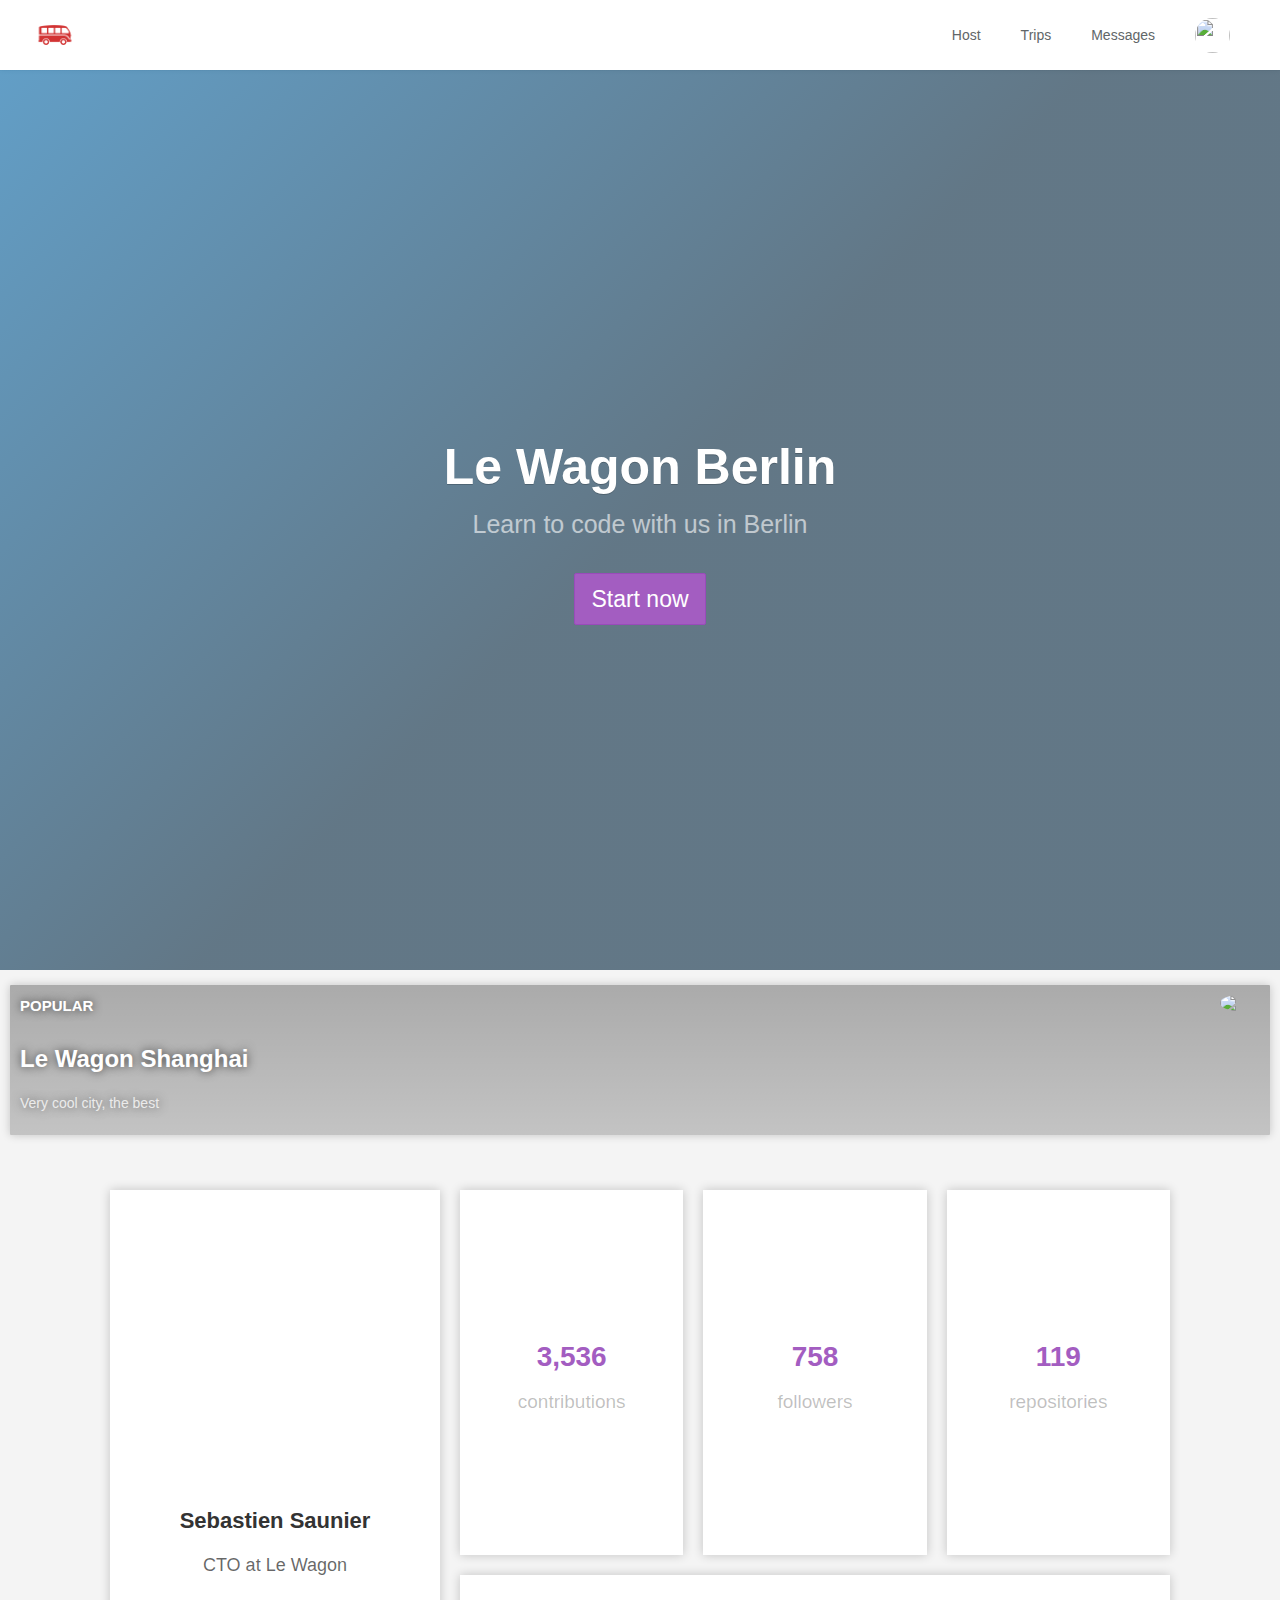
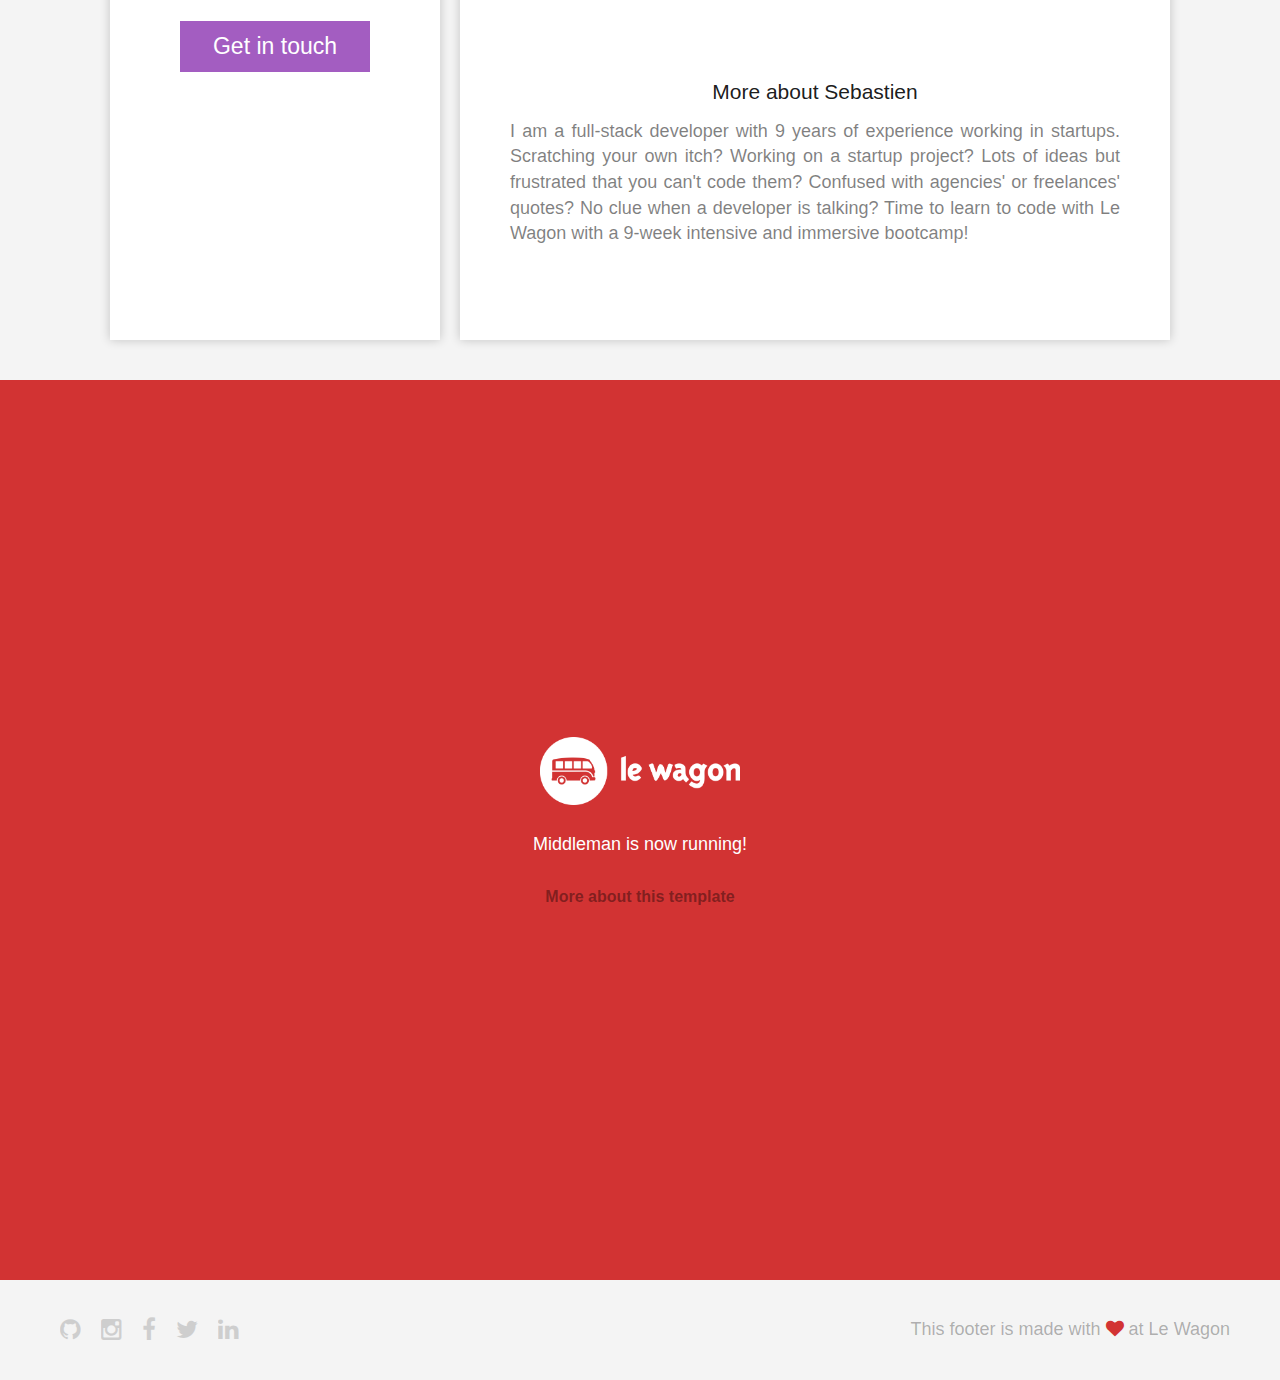
==== commit a680b7f5: "Automated commit at 2018-08-06 11:07:10 UTC by middleman-deploy 2.0.0-alpha" ====
--- a/index.html
+++ b/index.html
@@ -7,7 +7,7 @@
           content="width=device-width, initial-scale=1, shrink-to-fit=no">
     <!-- Use the title from a page's frontmatter if it has one -->
     <title>Le Wagon - Middleman</title>
-    <link href="stylesheets/application-cf6bde9f.css" rel="stylesheet" />
+    <link href="stylesheets/application-9a649024.css" rel="stylesheet" />
     <script src="javascripts/application-93de88c9.js"></script>
     <link href="images/favicon-f15af148.png" rel="icon" type="image/png" />
   </head>
@@ -69,6 +69,45 @@
   <a class="card-link" href="#" ></a>
 </div>
 
+    <div class="container">
+      <div class="profile text-center">
+        <div class="main">
+          <div class="main-content">
+            <img src="https://kitt.lewagon.com/placeholder/users/ssaunier" alt="" width="150" class="img-circle">
+            <h2>Sebastien Saunier</h2>
+            <p>CTO at Le Wagon</p>
+            <a href="#" class="btn btn-primary btn-lg">Get in touch</a>
+          </div>
+        </div>
+        <div class="stat">
+          <div class="stat-content">
+            <h3>3,536</h3>
+            <p>contributions</p>
+          </div>
+        </div>
+        <div class="stat">
+          <div class="stat-content">
+            <h3>758</h3>
+            <p>followers</p>
+          </div>
+          </div>
+        <div class="stat">
+          <div class="stat-content">
+            <h3>119</h3>
+            <p>repositories</p>
+          </div>
+          </div>
+        <div class="description">
+          <div class="description-content">
+            <h3>More about Sebastien</h3>
+            <p class="text-justify">
+              I am a full-stack developer with 9 years of experience working in startups. Scratching your own itch? Working on a startup project? Lots of ideas but frustrated that you can't code them? Confused with agencies' or freelances' quotes? No clue when a developer is talking? Time to learn to code with Le Wagon with a 9-week intensive and immersive bootcamp!
+            </p>
+          </div>
+        </div>
+      </div>
+    </div>
+
     <div id="home">
   <div class="home-content">
     <img src="images/logo-acc9c0ec.png" width="200" alt="Logo" />
--- a/stylesheets/application-9a649024.css
+++ b/stylesheets/application-9a649024.css
@@ -0,0 +1,8 @@
+@import url("https://fonts.googleapis.com/css?family=Lora|Nunito:300,400,700");/*!
+ * Bootstrap v3.3.7 (http://getbootstrap.com)
+ * Copyright 2011-2016 Twitter, Inc.
+ * Licensed under MIT (https://github.com/twbs/bootstrap/blob/master/LICENSE)
+ *//*! normalize.css v3.0.3 | MIT License | github.com/necolas/normalize.css */html{font-family:sans-serif;-ms-text-size-adjust:100%;-webkit-text-size-adjust:100%}body{margin:0}article,aside,details,figcaption,figure,footer,header,hgroup,main,menu,nav,section,summary{display:block}audio,canvas,progress,video{display:inline-block;vertical-align:baseline}audio:not([controls]){display:none;height:0}[hidden],template{display:none}a{background-color:transparent}a:active,a:hover{outline:0}abbr[title]{border-bottom:1px dotted}b,strong{font-weight:bold}dfn{font-style:italic}h1{font-size:2em;margin:0.67em 0}mark{background:#ff0;color:#000}small{font-size:80%}sub,sup{font-size:75%;line-height:0;position:relative;vertical-align:baseline}sup{top:-0.5em}sub{bottom:-0.25em}img{border:0}svg:not(:root){overflow:hidden}figure{margin:1em 40px}hr{-webkit-box-sizing:content-box;box-sizing:content-box;height:0}pre{overflow:auto}code,kbd,pre,samp{font-family:monospace, monospace;font-size:1em}button,input,optgroup,select,textarea{color:inherit;font:inherit;margin:0}button{overflow:visible}button,select{text-transform:none}button,html input[type="button"],input[type="reset"],input[type="submit"]{-webkit-appearance:button;cursor:pointer}button[disabled],html input[disabled]{cursor:default}button::-moz-focus-inner,input::-moz-focus-inner{border:0;padding:0}input{line-height:normal}input[type="checkbox"],input[type="radio"]{-webkit-box-sizing:border-box;box-sizing:border-box;padding:0}input[type="number"]::-webkit-inner-spin-button,input[type="number"]::-webkit-outer-spin-button{height:auto}input[type="search"]{-webkit-appearance:textfield;-webkit-box-sizing:content-box;box-sizing:content-box}input[type="search"]::-webkit-search-cancel-button,input[type="search"]::-webkit-search-decoration{-webkit-appearance:none}fieldset{border:1px solid #c0c0c0;margin:0 2px;padding:0.35em 0.625em 0.75em}legend{border:0;padding:0}textarea{overflow:auto}optgroup{font-weight:bold}table{border-collapse:collapse;border-spacing:0}td,th{padding:0}/*! Source: https://github.com/h5bp/html5-boilerplate/blob/master/src/css/main.css */@media print{*,*:before,*:after{background:transparent !important;color:#000 !important;-webkit-box-shadow:none !important;box-shadow:none !important;text-shadow:none !important}a,a:visited{text-decoration:underline}a[href]:after{content:" (" attr(href) ")"}abbr[title]:after{content:" (" attr(title) ")"}a[href^="#"]:after,a[href^="javascript:"]:after{content:""}pre,blockquote{border:1px solid #999;page-break-inside:avoid}thead{display:table-header-group}tr,img{page-break-inside:avoid}img{max-width:100% !important}p,h2,h3{orphans:3;widows:3}h2,h3{page-break-after:avoid}.navbar{display:none}.btn>.caret,.dropup>.btn>.caret{border-top-color:#000 !important}.label{border:1px solid #000}.table{border-collapse:collapse !important}.table td,.table th{background-color:#fff !important}.table-bordered th,.table-bordered td{border:1px solid #ddd !important}}@font-face{font-family:'Glyphicons Halflings';src:url("../assets/bootstrap/glyphicons-halflings-regular-86b6f62b.eot");src:url("../assets/bootstrap/glyphicons-halflings-regular-86b6f62b.eot?#iefix") format("embedded-opentype"),url("../assets/bootstrap/glyphicons-halflings-regular-ca35b697.woff2") format("woff2"),url("../assets/bootstrap/glyphicons-halflings-regular-278e49a8.woff") format("woff"),url("../assets/bootstrap/glyphicons-halflings-regular-44bc1850.ttf") format("truetype"),url("../assets/bootstrap/glyphicons-halflings-regular-de51a849.svg#glyphicons_halflingsregular") format("svg")}.glyphicon{position:relative;top:1px;display:inline-block;font-family:'Glyphicons Halflings';font-style:normal;font-weight:normal;line-height:1;-webkit-font-smoothing:antialiased;-moz-osx-font-smoothing:grayscale}.glyphicon-asterisk:before{content:"\002a"}.glyphicon-plus:before{content:"\002b"}.glyphicon-euro:before,.glyphicon-eur:before{content:"\20ac"}.glyphicon-minus:before{content:"\2212"}.glyphicon-cloud:before{content:"\2601"}.glyphicon-envelope:before{content:"\2709"}.glyphicon-pencil:before{content:"\270f"}.glyphicon-glass:before{content:"\e001"}.glyphicon-music:before{content:"\e002"}.glyphicon-search:before{content:"\e003"}.glyphicon-heart:before{content:"\e005"}.glyphicon-star:before{content:"\e006"}.glyphicon-star-empty:before{content:"\e007"}.glyphicon-user:before{content:"\e008"}.glyphicon-film:before{content:"\e009"}.glyphicon-th-large:before{content:"\e010"}.glyphicon-th:before{content:"\e011"}.glyphicon-th-list:before{content:"\e012"}.glyphicon-ok:before{content:"\e013"}.glyphicon-remove:before{content:"\e014"}.glyphicon-zoom-in:before{content:"\e015"}.glyphicon-zoom-out:before{content:"\e016"}.glyphicon-off:before{content:"\e017"}.glyphicon-signal:before{content:"\e018"}.glyphicon-cog:before{content:"\e019"}.glyphicon-trash:before{content:"\e020"}.glyphicon-home:before{content:"\e021"}.glyphicon-file:before{content:"\e022"}.glyphicon-time:before{content:"\e023"}.glyphicon-road:before{content:"\e024"}.glyphicon-download-alt:before{content:"\e025"}.glyphicon-download:before{content:"\e026"}.glyphicon-upload:before{content:"\e027"}.glyphicon-inbox:before{content:"\e028"}.glyphicon-play-circle:before{content:"\e029"}.glyphicon-repeat:before{content:"\e030"}.glyphicon-refresh:before{content:"\e031"}.glyphicon-list-alt:before{content:"\e032"}.glyphicon-lock:before{content:"\e033"}.glyphicon-flag:before{content:"\e034"}.glyphicon-headphones:before{content:"\e035"}.glyphicon-volume-off:before{content:"\e036"}.glyphicon-volume-down:before{content:"\e037"}.glyphicon-volume-up:before{content:"\e038"}.glyphicon-qrcode:before{content:"\e039"}.glyphicon-barcode:before{content:"\e040"}.glyphicon-tag:before{content:"\e041"}.glyphicon-tags:before{content:"\e042"}.glyphicon-book:before{content:"\e043"}.glyphicon-bookmark:before{content:"\e044"}.glyphicon-print:before{content:"\e045"}.glyphicon-camera:before{content:"\e046"}.glyphicon-font:before{content:"\e047"}.glyphicon-bold:before{content:"\e048"}.glyphicon-italic:before{content:"\e049"}.glyphicon-text-height:before{content:"\e050"}.glyphicon-text-width:before{content:"\e051"}.glyphicon-align-left:before{content:"\e052"}.glyphicon-align-center:before{content:"\e053"}.glyphicon-align-right:before{content:"\e054"}.glyphicon-align-justify:before{content:"\e055"}.glyphicon-list:before{content:"\e056"}.glyphicon-indent-left:before{content:"\e057"}.glyphicon-indent-right:before{content:"\e058"}.glyphicon-facetime-video:before{content:"\e059"}.glyphicon-picture:before{content:"\e060"}.glyphicon-map-marker:before{content:"\e062"}.glyphicon-adjust:before{content:"\e063"}.glyphicon-tint:before{content:"\e064"}.glyphicon-edit:before{content:"\e065"}.glyphicon-share:before{content:"\e066"}.glyphicon-check:before{content:"\e067"}.glyphicon-move:before{content:"\e068"}.glyphicon-step-backward:before{content:"\e069"}.glyphicon-fast-backward:before{content:"\e070"}.glyphicon-backward:before{content:"\e071"}.glyphicon-play:before{content:"\e072"}.glyphicon-pause:before{content:"\e073"}.glyphicon-stop:before{content:"\e074"}.glyphicon-forward:before{content:"\e075"}.glyphicon-fast-forward:before{content:"\e076"}.glyphicon-step-forward:before{content:"\e077"}.glyphicon-eject:before{content:"\e078"}.glyphicon-chevron-left:before{content:"\e079"}.glyphicon-chevron-right:before{content:"\e080"}.glyphicon-plus-sign:before{content:"\e081"}.glyphicon-minus-sign:before{content:"\e082"}.glyphicon-remove-sign:before{content:"\e083"}.glyphicon-ok-sign:before{content:"\e084"}.glyphicon-question-sign:before{content:"\e085"}.glyphicon-info-sign:before{content:"\e086"}.glyphicon-screenshot:before{content:"\e087"}.glyphicon-remove-circle:before{content:"\e088"}.glyphicon-ok-circle:before{content:"\e089"}.glyphicon-ban-circle:before{content:"\e090"}.glyphicon-arrow-left:before{content:"\e091"}.glyphicon-arrow-right:before{content:"\e092"}.glyphicon-arrow-up:before{content:"\e093"}.glyphicon-arrow-down:before{content:"\e094"}.glyphicon-share-alt:before{content:"\e095"}.glyphicon-resize-full:before{content:"\e096"}.glyphicon-resize-small:before{content:"\e097"}.glyphicon-exclamation-sign:before{content:"\e101"}.glyphicon-gift:before{content:"\e102"}.glyphicon-leaf:before{content:"\e103"}.glyphicon-fire:before{content:"\e104"}.glyphicon-eye-open:before{content:"\e105"}.glyphicon-eye-close:before{content:"\e106"}.glyphicon-warning-sign:before{content:"\e107"}.glyphicon-plane:before{content:"\e108"}.glyphicon-calendar:before{content:"\e109"}.glyphicon-random:before{content:"\e110"}.glyphicon-comment:before{content:"\e111"}.glyphicon-magnet:before{content:"\e112"}.glyphicon-chevron-up:before{content:"\e113"}.glyphicon-chevron-down:before{content:"\e114"}.glyphicon-retweet:before{content:"\e115"}.glyphicon-shopping-cart:before{content:"\e116"}.glyphicon-folder-close:before{content:"\e117"}.glyphicon-folder-open:before{content:"\e118"}.glyphicon-resize-vertical:before{content:"\e119"}.glyphicon-resize-horizontal:before{content:"\e120"}.glyphicon-hdd:before{content:"\e121"}.glyphicon-bullhorn:before{content:"\e122"}.glyphicon-bell:before{content:"\e123"}.glyphicon-certificate:before{content:"\e124"}.glyphicon-thumbs-up:before{content:"\e125"}.glyphicon-thumbs-down:before{content:"\e126"}.glyphicon-hand-right:before{content:"\e127"}.glyphicon-hand-left:before{content:"\e128"}.glyphicon-hand-up:before{content:"\e129"}.glyphicon-hand-down:before{content:"\e130"}.glyphicon-circle-arrow-right:before{content:"\e131"}.glyphicon-circle-arrow-left:before{content:"\e132"}.glyphicon-circle-arrow-up:before{content:"\e133"}.glyphicon-circle-arrow-down:before{content:"\e134"}.glyphicon-globe:before{content:"\e135"}.glyphicon-wrench:before{content:"\e136"}.glyphicon-tasks:before{content:"\e137"}.glyphicon-filter:before{content:"\e138"}.glyphicon-briefcase:before{content:"\e139"}.glyphicon-fullscreen:before{content:"\e140"}.glyphicon-dashboard:before{content:"\e141"}.glyphicon-paperclip:before{content:"\e142"}.glyphicon-heart-empty:before{content:"\e143"}.glyphicon-link:before{content:"\e144"}.glyphicon-phone:before{content:"\e145"}.glyphicon-pushpin:before{content:"\e146"}.glyphicon-usd:before{content:"\e148"}.glyphicon-gbp:before{content:"\e149"}.glyphicon-sort:before{content:"\e150"}.glyphicon-sort-by-alphabet:before{content:"\e151"}.glyphicon-sort-by-alphabet-alt:before{content:"\e152"}.glyphicon-sort-by-order:before{content:"\e153"}.glyphicon-sort-by-order-alt:before{content:"\e154"}.glyphicon-sort-by-attributes:before{content:"\e155"}.glyphicon-sort-by-attributes-alt:before{content:"\e156"}.glyphicon-unchecked:before{content:"\e157"}.glyphicon-expand:before{content:"\e158"}.glyphicon-collapse-down:before{content:"\e159"}.glyphicon-collapse-up:before{content:"\e160"}.glyphicon-log-in:before{content:"\e161"}.glyphicon-flash:before{content:"\e162"}.glyphicon-log-out:before{content:"\e163"}.glyphicon-new-window:before{content:"\e164"}.glyphicon-record:before{content:"\e165"}.glyphicon-save:before{content:"\e166"}.glyphicon-open:before{content:"\e167"}.glyphicon-saved:before{content:"\e168"}.glyphicon-import:before{content:"\e169"}.glyphicon-export:before{content:"\e170"}.glyphicon-send:before{content:"\e171"}.glyphicon-floppy-disk:before{content:"\e172"}.glyphicon-floppy-saved:before{content:"\e173"}.glyphicon-floppy-remove:before{content:"\e174"}.glyphicon-floppy-save:before{content:"\e175"}.glyphicon-floppy-open:before{content:"\e176"}.glyphicon-credit-card:before{content:"\e177"}.glyphicon-transfer:before{content:"\e178"}.glyphicon-cutlery:before{content:"\e179"}.glyphicon-header:before{content:"\e180"}.glyphicon-compressed:before{content:"\e181"}.glyphicon-earphone:before{content:"\e182"}.glyphicon-phone-alt:before{content:"\e183"}.glyphicon-tower:before{content:"\e184"}.glyphicon-stats:before{content:"\e185"}.glyphicon-sd-video:before{content:"\e186"}.glyphicon-hd-video:before{content:"\e187"}.glyphicon-subtitles:before{content:"\e188"}.glyphicon-sound-stereo:before{content:"\e189"}.glyphicon-sound-dolby:before{content:"\e190"}.glyphicon-sound-5-1:before{content:"\e191"}.glyphicon-sound-6-1:before{content:"\e192"}.glyphicon-sound-7-1:before{content:"\e193"}.glyphicon-copyright-mark:before{content:"\e194"}.glyphicon-registration-mark:before{content:"\e195"}.glyphicon-cloud-download:before{content:"\e197"}.glyphicon-cloud-upload:before{content:"\e198"}.glyphicon-tree-conifer:before{content:"\e199"}.glyphicon-tree-deciduous:before{content:"\e200"}.glyphicon-cd:before{content:"\e201"}.glyphicon-save-file:before{content:"\e202"}.glyphicon-open-file:before{content:"\e203"}.glyphicon-level-up:before{content:"\e204"}.glyphicon-copy:before{content:"\e205"}.glyphicon-paste:before{content:"\e206"}.glyphicon-alert:before{content:"\e209"}.glyphicon-equalizer:before{content:"\e210"}.glyphicon-king:before{content:"\e211"}.glyphicon-queen:before{content:"\e212"}.glyphicon-pawn:before{content:"\e213"}.glyphicon-bishop:before{content:"\e214"}.glyphicon-knight:before{content:"\e215"}.glyphicon-baby-formula:before{content:"\e216"}.glyphicon-tent:before{content:"\26fa"}.glyphicon-blackboard:before{content:"\e218"}.glyphicon-bed:before{content:"\e219"}.glyphicon-apple:before{content:"\f8ff"}.glyphicon-erase:before{content:"\e221"}.glyphicon-hourglass:before{content:"\231b"}.glyphicon-lamp:before{content:"\e223"}.glyphicon-duplicate:before{content:"\e224"}.glyphicon-piggy-bank:before{content:"\e225"}.glyphicon-scissors:before{content:"\e226"}.glyphicon-bitcoin:before{content:"\e227"}.glyphicon-btc:before{content:"\e227"}.glyphicon-xbt:before{content:"\e227"}.glyphicon-yen:before{content:"\00a5"}.glyphicon-jpy:before{content:"\00a5"}.glyphicon-ruble:before{content:"\20bd"}.glyphicon-rub:before{content:"\20bd"}.glyphicon-scale:before{content:"\e230"}.glyphicon-ice-lolly:before{content:"\e231"}.glyphicon-ice-lolly-tasted:before{content:"\e232"}.glyphicon-education:before{content:"\e233"}.glyphicon-option-horizontal:before{content:"\e234"}.glyphicon-option-vertical:before{content:"\e235"}.glyphicon-menu-hamburger:before{content:"\e236"}.glyphicon-modal-window:before{content:"\e237"}.glyphicon-oil:before{content:"\e238"}.glyphicon-grain:before{content:"\e239"}.glyphicon-sunglasses:before{content:"\e240"}.glyphicon-text-size:before{content:"\e241"}.glyphicon-text-color:before{content:"\e242"}.glyphicon-text-background:before{content:"\e243"}.glyphicon-object-align-top:before{content:"\e244"}.glyphicon-object-align-bottom:before{content:"\e245"}.glyphicon-object-align-horizontal:before{content:"\e246"}.glyphicon-object-align-left:before{content:"\e247"}.glyphicon-object-align-vertical:before{content:"\e248"}.glyphicon-object-align-right:before{content:"\e249"}.glyphicon-triangle-right:before{content:"\e250"}.glyphicon-triangle-left:before{content:"\e251"}.glyphicon-triangle-bottom:before{content:"\e252"}.glyphicon-triangle-top:before{content:"\e253"}.glyphicon-console:before{content:"\e254"}.glyphicon-superscript:before{content:"\e255"}.glyphicon-subscript:before{content:"\e256"}.glyphicon-menu-left:before{content:"\e257"}.glyphicon-menu-right:before{content:"\e258"}.glyphicon-menu-down:before{content:"\e259"}.glyphicon-menu-up:before{content:"\e260"}*{-webkit-box-sizing:border-box;box-sizing:border-box}*:before,*:after{-webkit-box-sizing:border-box;box-sizing:border-box}html{font-size:10px;-webkit-tap-highlight-color:transparent}body{font-family:"Lora", "Helvetica", "serif";font-size:18px;line-height:1.42857143;color:#333333;background-color:#F4F4F4}input,button,select,textarea{font-family:inherit;font-size:inherit;line-height:inherit}a{color:#A35DC1;text-decoration:none}a:hover,a:focus{color:#7b3a98;text-decoration:underline}a:focus{outline:5px auto -webkit-focus-ring-color;outline-offset:-2px}figure{margin:0}img{vertical-align:middle}.img-responsive{display:block;max-width:100%;height:auto}.img-rounded{border-radius:2px}.img-thumbnail{padding:4px;line-height:1.42857143;background-color:#F4F4F4;border:1px solid #ddd;border-radius:2px;-webkit-transition:all 0.2s ease-in-out;transition:all 0.2s ease-in-out;display:inline-block;max-width:100%;height:auto}.img-circle{border-radius:50%}hr{margin-top:25px;margin-bottom:25px;border:0;border-top:1px solid #eeeeee}.sr-only{position:absolute;width:1px;height:1px;margin:-1px;padding:0;overflow:hidden;clip:rect(0, 0, 0, 0);border:0}.sr-only-focusable:active,.sr-only-focusable:focus{position:static;width:auto;height:auto;margin:0;overflow:visible;clip:auto}[role="button"]{cursor:pointer}h1,h2,h3,h4,h5,h6,.h1,.h2,.h3,.h4,.h5,.h6{font-family:"Nunito", "Helvetica", "sans-serif";font-weight:500;line-height:1.1;color:inherit}h1 small,h1 .small,h2 small,h2 .small,h3 small,h3 .small,h4 small,h4 .small,h5 small,h5 .small,h6 small,h6 .small,.h1 small,.h1 .small,.h2 small,.h2 .small,.h3 small,.h3 .small,.h4 small,.h4 .small,.h5 small,.h5 .small,.h6 small,.h6 .small{font-weight:normal;line-height:1;color:#777777}h1,.h1,h2,.h2,h3,.h3{margin-top:25px;margin-bottom:12.5px}h1 small,h1 .small,.h1 small,.h1 .small,h2 small,h2 .small,.h2 small,.h2 .small,h3 small,h3 .small,.h3 small,.h3 .small{font-size:65%}h4,.h4,h5,.h5,h6,.h6{margin-top:12.5px;margin-bottom:12.5px}h4 small,h4 .small,.h4 small,.h4 .small,h5 small,h5 .small,.h5 small,.h5 .small,h6 small,h6 .small,.h6 small,.h6 .small{font-size:75%}h1,.h1{font-size:46px}h2,.h2{font-size:38px}h3,.h3{font-size:31px}h4,.h4{font-size:23px}h5,.h5{font-size:18px}h6,.h6{font-size:16px}p{margin:0 0 12.5px}.lead{margin-bottom:25px;font-size:20px;font-weight:300;line-height:1.4}@media (min-width: 768px){.lead{font-size:27px}}small,.small{font-size:88%}mark,.mark{background-color:#fcf8e3;padding:.2em}.text-left{text-align:left}.text-right{text-align:right}.text-center{text-align:center}.text-justify{text-align:justify}.text-nowrap{white-space:nowrap}.text-lowercase{text-transform:lowercase}.text-uppercase,.initialism{text-transform:uppercase}.text-capitalize{text-transform:capitalize}.text-muted{color:#777777}.text-primary{color:#A35DC1}a.text-primary:hover,a.text-primary:focus{color:#8a41aa}.text-success{color:#3c763d}a.text-success:hover,a.text-success:focus{color:#2b542c}.text-info{color:#31708f}a.text-info:hover,a.text-info:focus{color:#245269}.text-warning{color:#8a6d3b}a.text-warning:hover,a.text-warning:focus{color:#66512c}.text-danger{color:#a94442}a.text-danger:hover,a.text-danger:focus{color:#843534}.bg-primary{color:#fff}.bg-primary{background-color:#A35DC1}a.bg-primary:hover,a.bg-primary:focus{background-color:#8a41aa}.bg-success{background-color:#dff0d8}a.bg-success:hover,a.bg-success:focus{background-color:#c1e2b3}.bg-info{background-color:#d9edf7}a.bg-info:hover,a.bg-info:focus{background-color:#afd9ee}.bg-warning{background-color:#fcf8e3}a.bg-warning:hover,a.bg-warning:focus{background-color:#f7ecb5}.bg-danger{background-color:#f2dede}a.bg-danger:hover,a.bg-danger:focus{background-color:#e4b9b9}.page-header{padding-bottom:11.5px;margin:50px 0 25px;border-bottom:1px solid #eeeeee}ul,ol{margin-top:0;margin-bottom:12.5px}ul ul,ul ol,ol ul,ol ol{margin-bottom:0}.list-unstyled{padding-left:0;list-style:none}.list-inline{padding-left:0;list-style:none;margin-left:-5px}.list-inline>li{display:inline-block;padding-left:5px;padding-right:5px}dl{margin-top:0;margin-bottom:25px}dt,dd{line-height:1.42857143}dt{font-weight:bold}dd{margin-left:0}.dl-horizontal dd:before,.dl-horizontal dd:after{content:" ";display:table}.dl-horizontal dd:after{clear:both}@media (min-width: 768px){.dl-horizontal dt{float:left;width:160px;clear:left;text-align:right;overflow:hidden;text-overflow:ellipsis;white-space:nowrap}.dl-horizontal dd{margin-left:180px}}abbr[title],abbr[data-original-title]{cursor:help;border-bottom:1px dotted #777777}.initialism{font-size:90%}blockquote{padding:12.5px 25px;margin:0 0 25px;font-size:22.5px;border-left:5px solid #eeeeee}blockquote p:last-child,blockquote ul:last-child,blockquote ol:last-child{margin-bottom:0}blockquote footer,blockquote small,blockquote .small{display:block;font-size:80%;line-height:1.42857143;color:#777777}blockquote footer:before,blockquote small:before,blockquote .small:before{content:'\2014 \00A0'}.blockquote-reverse,blockquote.pull-right{padding-right:15px;padding-left:0;border-right:5px solid #eeeeee;border-left:0;text-align:right}.blockquote-reverse footer:before,.blockquote-reverse small:before,.blockquote-reverse .small:before,blockquote.pull-right footer:before,blockquote.pull-right small:before,blockquote.pull-right .small:before{content:''}.blockquote-reverse footer:after,.blockquote-reverse small:after,.blockquote-reverse .small:after,blockquote.pull-right footer:after,blockquote.pull-right small:after,blockquote.pull-right .small:after{content:'\00A0 \2014'}address{margin-bottom:25px;font-style:normal;line-height:1.42857143}code,kbd,pre,samp{font-family:Menlo, Monaco, Consolas, "Courier New", monospace}code{padding:2px 4px;font-size:90%;color:#c7254e;background-color:#f9f2f4;border-radius:2px}kbd{padding:2px 4px;font-size:90%;color:#fff;background-color:#333;border-radius:2px;-webkit-box-shadow:inset 0 -1px 0 rgba(0,0,0,0.25);box-shadow:inset 0 -1px 0 rgba(0,0,0,0.25)}kbd kbd{padding:0;font-size:100%;font-weight:bold;-webkit-box-shadow:none;box-shadow:none}pre{display:block;padding:12px;margin:0 0 12.5px;font-size:17px;line-height:1.42857143;word-break:break-all;word-wrap:break-word;color:#333333;background-color:#f5f5f5;border:1px solid #ccc;border-radius:2px}pre code{padding:0;font-size:inherit;color:inherit;white-space:pre-wrap;background-color:transparent;border-radius:0}.pre-scrollable{max-height:340px;overflow-y:scroll}.container{margin-right:auto;margin-left:auto;padding-left:15px;padding-right:15px}.container:before,.container:after{content:" ";display:table}.container:after{clear:both}@media (min-width: 768px){.container{width:750px}}@media (min-width: 992px){.container{width:970px}}@media (min-width: 1200px){.container{width:1170px}}.container-fluid{margin-right:auto;margin-left:auto;padding-left:15px;padding-right:15px}.container-fluid:before,.container-fluid:after{content:" ";display:table}.container-fluid:after{clear:both}.row{margin-left:-15px;margin-right:-15px}.row:before,.row:after{content:" ";display:table}.row:after{clear:both}.col-xs-1,.col-sm-1,.col-md-1,.col-lg-1,.col-xs-2,.col-sm-2,.col-md-2,.col-lg-2,.col-xs-3,.col-sm-3,.col-md-3,.col-lg-3,.col-xs-4,.col-sm-4,.col-md-4,.col-lg-4,.col-xs-5,.col-sm-5,.col-md-5,.col-lg-5,.col-xs-6,.col-sm-6,.col-md-6,.col-lg-6,.col-xs-7,.col-sm-7,.col-md-7,.col-lg-7,.col-xs-8,.col-sm-8,.col-md-8,.col-lg-8,.col-xs-9,.col-sm-9,.col-md-9,.col-lg-9,.col-xs-10,.col-sm-10,.col-md-10,.col-lg-10,.col-xs-11,.col-sm-11,.col-md-11,.col-lg-11,.col-xs-12,.col-sm-12,.col-md-12,.col-lg-12{position:relative;min-height:1px;padding-left:15px;padding-right:15px}.col-xs-1,.col-xs-2,.col-xs-3,.col-xs-4,.col-xs-5,.col-xs-6,.col-xs-7,.col-xs-8,.col-xs-9,.col-xs-10,.col-xs-11,.col-xs-12{float:left}.col-xs-1{width:8.33333333%}.col-xs-2{width:16.66666667%}.col-xs-3{width:25%}.col-xs-4{width:33.33333333%}.col-xs-5{width:41.66666667%}.col-xs-6{width:50%}.col-xs-7{width:58.33333333%}.col-xs-8{width:66.66666667%}.col-xs-9{width:75%}.col-xs-10{width:83.33333333%}.col-xs-11{width:91.66666667%}.col-xs-12{width:100%}.col-xs-pull-0{right:auto}.col-xs-pull-1{right:8.33333333%}.col-xs-pull-2{right:16.66666667%}.col-xs-pull-3{right:25%}.col-xs-pull-4{right:33.33333333%}.col-xs-pull-5{right:41.66666667%}.col-xs-pull-6{right:50%}.col-xs-pull-7{right:58.33333333%}.col-xs-pull-8{right:66.66666667%}.col-xs-pull-9{right:75%}.col-xs-pull-10{right:83.33333333%}.col-xs-pull-11{right:91.66666667%}.col-xs-pull-12{right:100%}.col-xs-push-0{left:auto}.col-xs-push-1{left:8.33333333%}.col-xs-push-2{left:16.66666667%}.col-xs-push-3{left:25%}.col-xs-push-4{left:33.33333333%}.col-xs-push-5{left:41.66666667%}.col-xs-push-6{left:50%}.col-xs-push-7{left:58.33333333%}.col-xs-push-8{left:66.66666667%}.col-xs-push-9{left:75%}.col-xs-push-10{left:83.33333333%}.col-xs-push-11{left:91.66666667%}.col-xs-push-12{left:100%}.col-xs-offset-0{margin-left:0%}.col-xs-offset-1{margin-left:8.33333333%}.col-xs-offset-2{margin-left:16.66666667%}.col-xs-offset-3{margin-left:25%}.col-xs-offset-4{margin-left:33.33333333%}.col-xs-offset-5{margin-left:41.66666667%}.col-xs-offset-6{margin-left:50%}.col-xs-offset-7{margin-left:58.33333333%}.col-xs-offset-8{margin-left:66.66666667%}.col-xs-offset-9{margin-left:75%}.col-xs-offset-10{margin-left:83.33333333%}.col-xs-offset-11{margin-left:91.66666667%}.col-xs-offset-12{margin-left:100%}@media (min-width: 768px){.col-sm-1,.col-sm-2,.col-sm-3,.col-sm-4,.col-sm-5,.col-sm-6,.col-sm-7,.col-sm-8,.col-sm-9,.col-sm-10,.col-sm-11,.col-sm-12{float:left}.col-sm-1{width:8.33333333%}.col-sm-2{width:16.66666667%}.col-sm-3{width:25%}.col-sm-4{width:33.33333333%}.col-sm-5{width:41.66666667%}.col-sm-6{width:50%}.col-sm-7{width:58.33333333%}.col-sm-8{width:66.66666667%}.col-sm-9{width:75%}.col-sm-10{width:83.33333333%}.col-sm-11{width:91.66666667%}.col-sm-12{width:100%}.col-sm-pull-0{right:auto}.col-sm-pull-1{right:8.33333333%}.col-sm-pull-2{right:16.66666667%}.col-sm-pull-3{right:25%}.col-sm-pull-4{right:33.33333333%}.col-sm-pull-5{right:41.66666667%}.col-sm-pull-6{right:50%}.col-sm-pull-7{right:58.33333333%}.col-sm-pull-8{right:66.66666667%}.col-sm-pull-9{right:75%}.col-sm-pull-10{right:83.33333333%}.col-sm-pull-11{right:91.66666667%}.col-sm-pull-12{right:100%}.col-sm-push-0{left:auto}.col-sm-push-1{left:8.33333333%}.col-sm-push-2{left:16.66666667%}.col-sm-push-3{left:25%}.col-sm-push-4{left:33.33333333%}.col-sm-push-5{left:41.66666667%}.col-sm-push-6{left:50%}.col-sm-push-7{left:58.33333333%}.col-sm-push-8{left:66.66666667%}.col-sm-push-9{left:75%}.col-sm-push-10{left:83.33333333%}.col-sm-push-11{left:91.66666667%}.col-sm-push-12{left:100%}.col-sm-offset-0{margin-left:0%}.col-sm-offset-1{margin-left:8.33333333%}.col-sm-offset-2{margin-left:16.66666667%}.col-sm-offset-3{margin-left:25%}.col-sm-offset-4{margin-left:33.33333333%}.col-sm-offset-5{margin-left:41.66666667%}.col-sm-offset-6{margin-left:50%}.col-sm-offset-7{margin-left:58.33333333%}.col-sm-offset-8{margin-left:66.66666667%}.col-sm-offset-9{margin-left:75%}.col-sm-offset-10{margin-left:83.33333333%}.col-sm-offset-11{margin-left:91.66666667%}.col-sm-offset-12{margin-left:100%}}@media (min-width: 992px){.col-md-1,.col-md-2,.col-md-3,.col-md-4,.col-md-5,.col-md-6,.col-md-7,.col-md-8,.col-md-9,.col-md-10,.col-md-11,.col-md-12{float:left}.col-md-1{width:8.33333333%}.col-md-2{width:16.66666667%}.col-md-3{width:25%}.col-md-4{width:33.33333333%}.col-md-5{width:41.66666667%}.col-md-6{width:50%}.col-md-7{width:58.33333333%}.col-md-8{width:66.66666667%}.col-md-9{width:75%}.col-md-10{width:83.33333333%}.col-md-11{width:91.66666667%}.col-md-12{width:100%}.col-md-pull-0{right:auto}.col-md-pull-1{right:8.33333333%}.col-md-pull-2{right:16.66666667%}.col-md-pull-3{right:25%}.col-md-pull-4{right:33.33333333%}.col-md-pull-5{right:41.66666667%}.col-md-pull-6{right:50%}.col-md-pull-7{right:58.33333333%}.col-md-pull-8{right:66.66666667%}.col-md-pull-9{right:75%}.col-md-pull-10{right:83.33333333%}.col-md-pull-11{right:91.66666667%}.col-md-pull-12{right:100%}.col-md-push-0{left:auto}.col-md-push-1{left:8.33333333%}.col-md-push-2{left:16.66666667%}.col-md-push-3{left:25%}.col-md-push-4{left:33.33333333%}.col-md-push-5{left:41.66666667%}.col-md-push-6{left:50%}.col-md-push-7{left:58.33333333%}.col-md-push-8{left:66.66666667%}.col-md-push-9{left:75%}.col-md-push-10{left:83.33333333%}.col-md-push-11{left:91.66666667%}.col-md-push-12{left:100%}.col-md-offset-0{margin-left:0%}.col-md-offset-1{margin-left:8.33333333%}.col-md-offset-2{margin-left:16.66666667%}.col-md-offset-3{margin-left:25%}.col-md-offset-4{margin-left:33.33333333%}.col-md-offset-5{margin-left:41.66666667%}.col-md-offset-6{margin-left:50%}.col-md-offset-7{margin-left:58.33333333%}.col-md-offset-8{margin-left:66.66666667%}.col-md-offset-9{margin-left:75%}.col-md-offset-10{margin-left:83.33333333%}.col-md-offset-11{margin-left:91.66666667%}.col-md-offset-12{margin-left:100%}}@media (min-width: 1200px){.col-lg-1,.col-lg-2,.col-lg-3,.col-lg-4,.col-lg-5,.col-lg-6,.col-lg-7,.col-lg-8,.col-lg-9,.col-lg-10,.col-lg-11,.col-lg-12{float:left}.col-lg-1{width:8.33333333%}.col-lg-2{width:16.66666667%}.col-lg-3{width:25%}.col-lg-4{width:33.33333333%}.col-lg-5{width:41.66666667%}.col-lg-6{width:50%}.col-lg-7{width:58.33333333%}.col-lg-8{width:66.66666667%}.col-lg-9{width:75%}.col-lg-10{width:83.33333333%}.col-lg-11{width:91.66666667%}.col-lg-12{width:100%}.col-lg-pull-0{right:auto}.col-lg-pull-1{right:8.33333333%}.col-lg-pull-2{right:16.66666667%}.col-lg-pull-3{right:25%}.col-lg-pull-4{right:33.33333333%}.col-lg-pull-5{right:41.66666667%}.col-lg-pull-6{right:50%}.col-lg-pull-7{right:58.33333333%}.col-lg-pull-8{right:66.66666667%}.col-lg-pull-9{right:75%}.col-lg-pull-10{right:83.33333333%}.col-lg-pull-11{right:91.66666667%}.col-lg-pull-12{right:100%}.col-lg-push-0{left:auto}.col-lg-push-1{left:8.33333333%}.col-lg-push-2{left:16.66666667%}.col-lg-push-3{left:25%}.col-lg-push-4{left:33.33333333%}.col-lg-push-5{left:41.66666667%}.col-lg-push-6{left:50%}.col-lg-push-7{left:58.33333333%}.col-lg-push-8{left:66.66666667%}.col-lg-push-9{left:75%}.col-lg-push-10{left:83.33333333%}.col-lg-push-11{left:91.66666667%}.col-lg-push-12{left:100%}.col-lg-offset-0{margin-left:0%}.col-lg-offset-1{margin-left:8.33333333%}.col-lg-offset-2{margin-left:16.66666667%}.col-lg-offset-3{margin-left:25%}.col-lg-offset-4{margin-left:33.33333333%}.col-lg-offset-5{margin-left:41.66666667%}.col-lg-offset-6{margin-left:50%}.col-lg-offset-7{margin-left:58.33333333%}.col-lg-offset-8{margin-left:66.66666667%}.col-lg-offset-9{margin-left:75%}.col-lg-offset-10{margin-left:83.33333333%}.col-lg-offset-11{margin-left:91.66666667%}.col-lg-offset-12{margin-left:100%}}table{background-color:transparent}caption{padding-top:8px;padding-bottom:8px;color:#777777;text-align:left}th{text-align:left}.table{width:100%;max-width:100%;margin-bottom:25px}.table>thead>tr>th,.table>thead>tr>td,.table>tbody>tr>th,.table>tbody>tr>td,.table>tfoot>tr>th,.table>tfoot>tr>td{padding:8px;line-height:1.42857143;vertical-align:top;border-top:1px solid #ddd}.table>thead>tr>th{vertical-align:bottom;border-bottom:2px solid #ddd}.table>caption+thead>tr:first-child>th,.table>caption+thead>tr:first-child>td,.table>colgroup+thead>tr:first-child>th,.table>colgroup+thead>tr:first-child>td,.table>thead:first-child>tr:first-child>th,.table>thead:first-child>tr:first-child>td{border-top:0}.table>tbody+tbody{border-top:2px solid #ddd}.table .table{background-color:#F4F4F4}.table-condensed>thead>tr>th,.table-condensed>thead>tr>td,.table-condensed>tbody>tr>th,.table-condensed>tbody>tr>td,.table-condensed>tfoot>tr>th,.table-condensed>tfoot>tr>td{padding:5px}.table-bordered{border:1px solid #ddd}.table-bordered>thead>tr>th,.table-bordered>thead>tr>td,.table-bordered>tbody>tr>th,.table-bordered>tbody>tr>td,.table-bordered>tfoot>tr>th,.table-bordered>tfoot>tr>td{border:1px solid #ddd}.table-bordered>thead>tr>th,.table-bordered>thead>tr>td{border-bottom-width:2px}.table-striped>tbody>tr:nth-of-type(odd){background-color:#f9f9f9}.table-hover>tbody>tr:hover{background-color:#f5f5f5}table col[class*="col-"]{position:static;float:none;display:table-column}table td[class*="col-"],table th[class*="col-"]{position:static;float:none;display:table-cell}.table>thead>tr>td.active,.table>thead>tr>th.active,.table>thead>tr.active>td,.table>thead>tr.active>th,.table>tbody>tr>td.active,.table>tbody>tr>th.active,.table>tbody>tr.active>td,.table>tbody>tr.active>th,.table>tfoot>tr>td.active,.table>tfoot>tr>th.active,.table>tfoot>tr.active>td,.table>tfoot>tr.active>th{background-color:#f5f5f5}.table-hover>tbody>tr>td.active:hover,.table-hover>tbody>tr>th.active:hover,.table-hover>tbody>tr.active:hover>td,.table-hover>tbody>tr:hover>.active,.table-hover>tbody>tr.active:hover>th{background-color:#e8e8e8}.table>thead>tr>td.success,.table>thead>tr>th.success,.table>thead>tr.success>td,.table>thead>tr.success>th,.table>tbody>tr>td.success,.table>tbody>tr>th.success,.table>tbody>tr.success>td,.table>tbody>tr.success>th,.table>tfoot>tr>td.success,.table>tfoot>tr>th.success,.table>tfoot>tr.success>td,.table>tfoot>tr.success>th{background-color:#dff0d8}.table-hover>tbody>tr>td.success:hover,.table-hover>tbody>tr>th.success:hover,.table-hover>tbody>tr.success:hover>td,.table-hover>tbody>tr:hover>.success,.table-hover>tbody>tr.success:hover>th{background-color:#d0e9c6}.table>thead>tr>td.info,.table>thead>tr>th.info,.table>thead>tr.info>td,.table>thead>tr.info>th,.table>tbody>tr>td.info,.table>tbody>tr>th.info,.table>tbody>tr.info>td,.table>tbody>tr.info>th,.table>tfoot>tr>td.info,.table>tfoot>tr>th.info,.table>tfoot>tr.info>td,.table>tfoot>tr.info>th{background-color:#d9edf7}.table-hover>tbody>tr>td.info:hover,.table-hover>tbody>tr>th.info:hover,.table-hover>tbody>tr.info:hover>td,.table-hover>tbody>tr:hover>.info,.table-hover>tbody>tr.info:hover>th{background-color:#c4e3f3}.table>thead>tr>td.warning,.table>thead>tr>th.warning,.table>thead>tr.warning>td,.table>thead>tr.warning>th,.table>tbody>tr>td.warning,.table>tbody>tr>th.warning,.table>tbody>tr.warning>td,.table>tbody>tr.warning>th,.table>tfoot>tr>td.warning,.table>tfoot>tr>th.warning,.table>tfoot>tr.warning>td,.table>tfoot>tr.warning>th{background-color:#fcf8e3}.table-hover>tbody>tr>td.warning:hover,.table-hover>tbody>tr>th.warning:hover,.table-hover>tbody>tr.warning:hover>td,.table-hover>tbody>tr:hover>.warning,.table-hover>tbody>tr.warning:hover>th{background-color:#faf2cc}.table>thead>tr>td.danger,.table>thead>tr>th.danger,.table>thead>tr.danger>td,.table>thead>tr.danger>th,.table>tbody>tr>td.danger,.table>tbody>tr>th.danger,.table>tbody>tr.danger>td,.table>tbody>tr.danger>th,.table>tfoot>tr>td.danger,.table>tfoot>tr>th.danger,.table>tfoot>tr.danger>td,.table>tfoot>tr.danger>th{background-color:#f2dede}.table-hover>tbody>tr>td.danger:hover,.table-hover>tbody>tr>th.danger:hover,.table-hover>tbody>tr.danger:hover>td,.table-hover>tbody>tr:hover>.danger,.table-hover>tbody>tr.danger:hover>th{background-color:#ebcccc}.table-responsive{overflow-x:auto;min-height:0.01%}@media screen and (max-width: 767px){.table-responsive{width:100%;margin-bottom:18.75px;overflow-y:hidden;-ms-overflow-style:-ms-autohiding-scrollbar;border:1px solid #ddd}.table-responsive>.table{margin-bottom:0}.table-responsive>.table>thead>tr>th,.table-responsive>.table>thead>tr>td,.table-responsive>.table>tbody>tr>th,.table-responsive>.table>tbody>tr>td,.table-responsive>.table>tfoot>tr>th,.table-responsive>.table>tfoot>tr>td{white-space:nowrap}.table-responsive>.table-bordered{border:0}.table-responsive>.table-bordered>thead>tr>th:first-child,.table-responsive>.table-bordered>thead>tr>td:first-child,.table-responsive>.table-bordered>tbody>tr>th:first-child,.table-responsive>.table-bordered>tbody>tr>td:first-child,.table-responsive>.table-bordered>tfoot>tr>th:first-child,.table-responsive>.table-bordered>tfoot>tr>td:first-child{border-left:0}.table-responsive>.table-bordered>thead>tr>th:last-child,.table-responsive>.table-bordered>thead>tr>td:last-child,.table-responsive>.table-bordered>tbody>tr>th:last-child,.table-responsive>.table-bordered>tbody>tr>td:last-child,.table-responsive>.table-bordered>tfoot>tr>th:last-child,.table-responsive>.table-bordered>tfoot>tr>td:last-child{border-right:0}.table-responsive>.table-bordered>tbody>tr:last-child>th,.table-responsive>.table-bordered>tbody>tr:last-child>td,.table-responsive>.table-bordered>tfoot>tr:last-child>th,.table-responsive>.table-bordered>tfoot>tr:last-child>td{border-bottom:0}}fieldset{padding:0;margin:0;border:0;min-width:0}legend{display:block;width:100%;padding:0;margin-bottom:25px;font-size:27px;line-height:inherit;color:#333333;border:0;border-bottom:1px solid #e5e5e5}label{display:inline-block;max-width:100%;margin-bottom:5px;font-weight:bold}input[type="search"]{-webkit-box-sizing:border-box;box-sizing:border-box}input[type="radio"],input[type="checkbox"]{margin:4px 0 0;margin-top:1px \9;line-height:normal}input[type="file"]{display:block}input[type="range"]{display:block;width:100%}select[multiple],select[size]{height:auto}input[type="file"]:focus,input[type="radio"]:focus,input[type="checkbox"]:focus{outline:5px auto -webkit-focus-ring-color;outline-offset:-2px}output{display:block;padding-top:7px;font-size:18px;line-height:1.42857143;color:#000000}.form-control{display:block;width:100%;height:39px;padding:6px 12px;font-size:18px;line-height:1.42857143;color:#000000;background-color:#fff;background-image:none;border:1px solid #ccc;border-radius:2px;-webkit-box-shadow:inset 0 1px 1px rgba(0,0,0,0.075);box-shadow:inset 0 1px 1px rgba(0,0,0,0.075);-webkit-transition:border-color ease-in-out 0.15s, box-shadow ease-in-out 0.15s;-webkit-transition:border-color ease-in-out 0.15s, -webkit-box-shadow ease-in-out 0.15s;transition:border-color ease-in-out 0.15s, -webkit-box-shadow ease-in-out 0.15s;transition:border-color ease-in-out 0.15s, box-shadow ease-in-out 0.15s;transition:border-color ease-in-out 0.15s, box-shadow ease-in-out 0.15s, -webkit-box-shadow ease-in-out 0.15s}.form-control:focus{border-color:#66afe9;outline:0;-webkit-box-shadow:inset 0 1px 1px rgba(0,0,0,0.075),0 0 8px rgba(102,175,233,0.6);box-shadow:inset 0 1px 1px rgba(0,0,0,0.075),0 0 8px rgba(102,175,233,0.6)}.form-control::-moz-placeholder{color:#999;opacity:1}.form-control:-ms-input-placeholder{color:#999}.form-control::-webkit-input-placeholder{color:#999}.form-control::-ms-expand{border:0;background-color:transparent}.form-control[disabled],.form-control[readonly],fieldset[disabled] .form-control{background-color:#eeeeee;opacity:1}.form-control[disabled],fieldset[disabled] .form-control{cursor:not-allowed}textarea.form-control{height:auto}input[type="search"]{-webkit-appearance:none}@media screen and (-webkit-min-device-pixel-ratio: 0){input[type="date"].form-control,input[type="time"].form-control,input[type="datetime-local"].form-control,input[type="month"].form-control{line-height:39px}input[type="date"].input-sm,.input-group-sm>input[type="date"].form-control,.input-group-sm>input[type="date"].input-group-addon,.input-group-sm>.input-group-btn>input[type="date"].btn,.input-group-sm input[type="date"],input[type="time"].input-sm,.input-group-sm>input[type="time"].form-control,.input-group-sm>input[type="time"].input-group-addon,.input-group-sm>.input-group-btn>input[type="time"].btn,.input-group-sm input[type="time"],input[type="datetime-local"].input-sm,.input-group-sm>input[type="datetime-local"].form-control,.input-group-sm>input[type="datetime-local"].input-group-addon,.input-group-sm>.input-group-btn>input[type="datetime-local"].btn,.input-group-sm input[type="datetime-local"],input[type="month"].input-sm,.input-group-sm>input[type="month"].form-control,.input-group-sm>input[type="month"].input-group-addon,.input-group-sm>.input-group-btn>input[type="month"].btn,.input-group-sm input[type="month"]{line-height:36px}input[type="date"].input-lg,.input-group-lg>input[type="date"].form-control,.input-group-lg>input[type="date"].input-group-addon,.input-group-lg>.input-group-btn>input[type="date"].btn,.input-group-lg input[type="date"],input[type="time"].input-lg,.input-group-lg>input[type="time"].form-control,.input-group-lg>input[type="time"].input-group-addon,.input-group-lg>.input-group-btn>input[type="time"].btn,.input-group-lg input[type="time"],input[type="datetime-local"].input-lg,.input-group-lg>input[type="datetime-local"].form-control,.input-group-lg>input[type="datetime-local"].input-group-addon,.input-group-lg>.input-group-btn>input[type="datetime-local"].btn,.input-group-lg input[type="datetime-local"],input[type="month"].input-lg,.input-group-lg>input[type="month"].form-control,.input-group-lg>input[type="month"].input-group-addon,.input-group-lg>.input-group-btn>input[type="month"].btn,.input-group-lg input[type="month"]{line-height:53px}}.form-group{margin-bottom:15px}.radio,.checkbox{position:relative;display:block;margin-top:10px;margin-bottom:10px}.radio label,.checkbox label{min-height:25px;padding-left:20px;margin-bottom:0;font-weight:normal;cursor:pointer}.radio input[type="radio"],.radio-inline input[type="radio"],.checkbox input[type="checkbox"],.checkbox-inline input[type="checkbox"]{position:absolute;margin-left:-20px;margin-top:4px \9}.radio+.radio,.checkbox+.checkbox{margin-top:-5px}.radio-inline,.checkbox-inline{position:relative;display:inline-block;padding-left:20px;margin-bottom:0;vertical-align:middle;font-weight:normal;cursor:pointer}.radio-inline+.radio-inline,.checkbox-inline+.checkbox-inline{margin-top:0;margin-left:10px}input[type="radio"][disabled],input[type="radio"].disabled,fieldset[disabled] input[type="radio"],input[type="checkbox"][disabled],input[type="checkbox"].disabled,fieldset[disabled] input[type="checkbox"]{cursor:not-allowed}.radio-inline.disabled,fieldset[disabled] .radio-inline,.checkbox-inline.disabled,fieldset[disabled] .checkbox-inline{cursor:not-allowed}.radio.disabled label,fieldset[disabled] .radio label,.checkbox.disabled label,fieldset[disabled] .checkbox label{cursor:not-allowed}.form-control-static{padding-top:7px;padding-bottom:7px;margin-bottom:0;min-height:43px}.form-control-static.input-lg,.input-group-lg>.form-control-static.form-control,.input-group-lg>.form-control-static.input-group-addon,.input-group-lg>.input-group-btn>.form-control-static.btn,.form-control-static.input-sm,.input-group-sm>.form-control-static.form-control,.input-group-sm>.form-control-static.input-group-addon,.input-group-sm>.input-group-btn>.form-control-static.btn{padding-left:0;padding-right:0}.input-sm,.input-group-sm>.form-control,.input-group-sm>.input-group-addon,.input-group-sm>.input-group-btn>.btn{height:36px;padding:5px 10px;font-size:16px;line-height:1.5;border-radius:2px}select.input-sm,.input-group-sm>select.form-control,.input-group-sm>select.input-group-addon,.input-group-sm>.input-group-btn>select.btn{height:36px;line-height:36px}textarea.input-sm,.input-group-sm>textarea.form-control,.input-group-sm>textarea.input-group-addon,.input-group-sm>.input-group-btn>textarea.btn,select[multiple].input-sm,.input-group-sm>select[multiple].form-control,.input-group-sm>select[multiple].input-group-addon,.input-group-sm>.input-group-btn>select[multiple].btn{height:auto}.form-group-sm .form-control{height:36px;padding:5px 10px;font-size:16px;line-height:1.5;border-radius:2px}.form-group-sm select.form-control{height:36px;line-height:36px}.form-group-sm textarea.form-control,.form-group-sm select[multiple].form-control{height:auto}.form-group-sm .form-control-static{height:36px;min-height:41px;padding:6px 10px;font-size:16px;line-height:1.5}.input-lg,.input-group-lg>.form-control,.input-group-lg>.input-group-addon,.input-group-lg>.input-group-btn>.btn{height:53px;padding:10px 16px;font-size:23px;line-height:1.3333333;border-radius:2px}select.input-lg,.input-group-lg>select.form-control,.input-group-lg>select.input-group-addon,.input-group-lg>.input-group-btn>select.btn{height:53px;line-height:53px}textarea.input-lg,.input-group-lg>textarea.form-control,.input-group-lg>textarea.input-group-addon,.input-group-lg>.input-group-btn>textarea.btn,select[multiple].input-lg,.input-group-lg>select[multiple].form-control,.input-group-lg>select[multiple].input-group-addon,.input-group-lg>.input-group-btn>select[multiple].btn{height:auto}.form-group-lg .form-control{height:53px;padding:10px 16px;font-size:23px;line-height:1.3333333;border-radius:2px}.form-group-lg select.form-control{height:53px;line-height:53px}.form-group-lg textarea.form-control,.form-group-lg select[multiple].form-control{height:auto}.form-group-lg .form-control-static{height:53px;min-height:48px;padding:11px 16px;font-size:23px;line-height:1.3333333}.has-feedback{position:relative}.has-feedback .form-control{padding-right:48.75px}.form-control-feedback{position:absolute;top:0;right:0;z-index:2;display:block;width:39px;height:39px;line-height:39px;text-align:center;pointer-events:none}.input-lg+.form-control-feedback,.input-group-lg>.form-control+.form-control-feedback,.input-group-lg>.input-group-addon+.form-control-feedback,.input-group-lg>.input-group-btn>.btn+.form-control-feedback,.input-group-lg+.form-control-feedback,.form-group-lg .form-control+.form-control-feedback{width:53px;height:53px;line-height:53px}.input-sm+.form-control-feedback,.input-group-sm>.form-control+.form-control-feedback,.input-group-sm>.input-group-addon+.form-control-feedback,.input-group-sm>.input-group-btn>.btn+.form-control-feedback,.input-group-sm+.form-control-feedback,.form-group-sm .form-control+.form-control-feedback{width:36px;height:36px;line-height:36px}.has-success .help-block,.has-success .control-label,.has-success .radio,.has-success .checkbox,.has-success .radio-inline,.has-success .checkbox-inline,.has-success.radio label,.has-success.checkbox label,.has-success.radio-inline label,.has-success.checkbox-inline label{color:#3c763d}.has-success .form-control{border-color:#3c763d;-webkit-box-shadow:inset 0 1px 1px rgba(0,0,0,0.075);box-shadow:inset 0 1px 1px rgba(0,0,0,0.075)}.has-success .form-control:focus{border-color:#2b542c;-webkit-box-shadow:inset 0 1px 1px rgba(0,0,0,0.075),0 0 6px #67b168;box-shadow:inset 0 1px 1px rgba(0,0,0,0.075),0 0 6px #67b168}.has-success .input-group-addon{color:#3c763d;border-color:#3c763d;background-color:#dff0d8}.has-success .form-control-feedback{color:#3c763d}.has-warning .help-block,.has-warning .control-label,.has-warning .radio,.has-warning .checkbox,.has-warning .radio-inline,.has-warning .checkbox-inline,.has-warning.radio label,.has-warning.checkbox label,.has-warning.radio-inline label,.has-warning.checkbox-inline label{color:#8a6d3b}.has-warning .form-control{border-color:#8a6d3b;-webkit-box-shadow:inset 0 1px 1px rgba(0,0,0,0.075);box-shadow:inset 0 1px 1px rgba(0,0,0,0.075)}.has-warning .form-control:focus{border-color:#66512c;-webkit-box-shadow:inset 0 1px 1px rgba(0,0,0,0.075),0 0 6px #c0a16b;box-shadow:inset 0 1px 1px rgba(0,0,0,0.075),0 0 6px #c0a16b}.has-warning .input-group-addon{color:#8a6d3b;border-color:#8a6d3b;background-color:#fcf8e3}.has-warning .form-control-feedback{color:#8a6d3b}.has-error .help-block,.has-error .control-label,.has-error .radio,.has-error .checkbox,.has-error .radio-inline,.has-error .checkbox-inline,.has-error.radio label,.has-error.checkbox label,.has-error.radio-inline label,.has-error.checkbox-inline label{color:#a94442}.has-error .form-control{border-color:#a94442;-webkit-box-shadow:inset 0 1px 1px rgba(0,0,0,0.075);box-shadow:inset 0 1px 1px rgba(0,0,0,0.075)}.has-error .form-control:focus{border-color:#843534;-webkit-box-shadow:inset 0 1px 1px rgba(0,0,0,0.075),0 0 6px #ce8483;box-shadow:inset 0 1px 1px rgba(0,0,0,0.075),0 0 6px #ce8483}.has-error .input-group-addon{color:#a94442;border-color:#a94442;background-color:#f2dede}.has-error .form-control-feedback{color:#a94442}.has-feedback label ~ .form-control-feedback{top:30px}.has-feedback label.sr-only ~ .form-control-feedback{top:0}.help-block{display:block;margin-top:5px;margin-bottom:10px;color:#737373}@media (min-width: 768px){.form-inline .form-group{display:inline-block;margin-bottom:0;vertical-align:middle}.form-inline .form-control{display:inline-block;width:auto;vertical-align:middle}.form-inline .form-control-static{display:inline-block}.form-inline .input-group{display:inline-table;vertical-align:middle}.form-inline .input-group .input-group-addon,.form-inline .input-group .input-group-btn,.form-inline .input-group .form-control{width:auto}.form-inline .input-group>.form-control{width:100%}.form-inline .control-label{margin-bottom:0;vertical-align:middle}.form-inline .radio,.form-inline .checkbox{display:inline-block;margin-top:0;margin-bottom:0;vertical-align:middle}.form-inline .radio label,.form-inline .checkbox label{padding-left:0}.form-inline .radio input[type="radio"],.form-inline .checkbox input[type="checkbox"]{position:relative;margin-left:0}.form-inline .has-feedback .form-control-feedback{top:0}}.form-horizontal .radio,.form-horizontal .checkbox,.form-horizontal .radio-inline,.form-horizontal .checkbox-inline{margin-top:0;margin-bottom:0;padding-top:7px}.form-horizontal .radio,.form-horizontal .checkbox{min-height:32px}.form-horizontal .form-group{margin-left:-15px;margin-right:-15px}.form-horizontal .form-group:before,.form-horizontal .form-group:after{content:" ";display:table}.form-horizontal .form-group:after{clear:both}@media (min-width: 768px){.form-horizontal .control-label{text-align:right;margin-bottom:0;padding-top:7px}}.form-horizontal .has-feedback .form-control-feedback{right:15px}@media (min-width: 768px){.form-horizontal .form-group-lg .control-label{padding-top:11px;font-size:23px}}@media (min-width: 768px){.form-horizontal .form-group-sm .control-label{padding-top:6px;font-size:16px}}.btn{display:inline-block;margin-bottom:0;font-weight:normal;text-align:center;vertical-align:middle;-ms-touch-action:manipulation;touch-action:manipulation;cursor:pointer;background-image:none;border:1px solid transparent;white-space:nowrap;padding:6px 12px;font-size:18px;line-height:1.42857143;border-radius:2px;-webkit-user-select:none;-moz-user-select:none;-ms-user-select:none;user-select:none}.btn:focus,.btn.focus,.btn:active:focus,.btn:active.focus,.btn.active:focus,.btn.active.focus{outline:5px auto -webkit-focus-ring-color;outline-offset:-2px}.btn:hover,.btn:focus,.btn.focus{color:#333;text-decoration:none}.btn:active,.btn.active{outline:0;background-image:none;-webkit-box-shadow:inset 0 3px 5px rgba(0,0,0,0.125);box-shadow:inset 0 3px 5px rgba(0,0,0,0.125)}.btn.disabled,.btn[disabled],fieldset[disabled] .btn{cursor:not-allowed;opacity:0.65;filter:alpha(opacity=65);-webkit-box-shadow:none;box-shadow:none}a.btn.disabled,fieldset[disabled] a.btn{pointer-events:none}.btn-default{color:#333;background-color:#fff;border-color:#ccc}.btn-default:focus,.btn-default.focus{color:#333;background-color:#e6e6e6;border-color:#8c8c8c}.btn-default:hover{color:#333;background-color:#e6e6e6;border-color:#adadad}.btn-default:active,.btn-default.active,.open>.btn-default.dropdown-toggle{color:#333;background-color:#e6e6e6;border-color:#adadad}.btn-default:active:hover,.btn-default:active:focus,.btn-default:active.focus,.btn-default.active:hover,.btn-default.active:focus,.btn-default.active.focus,.open>.btn-default.dropdown-toggle:hover,.open>.btn-default.dropdown-toggle:focus,.open>.btn-default.dropdown-toggle.focus{color:#333;background-color:#d4d4d4;border-color:#8c8c8c}.btn-default:active,.btn-default.active,.open>.btn-default.dropdown-toggle{background-image:none}.btn-default.disabled:hover,.btn-default.disabled:focus,.btn-default.disabled.focus,.btn-default[disabled]:hover,.btn-default[disabled]:focus,.btn-default[disabled].focus,fieldset[disabled] .btn-default:hover,fieldset[disabled] .btn-default:focus,fieldset[disabled] .btn-default.focus{background-color:#fff;border-color:#ccc}.btn-default .badge{color:#fff;background-color:#333}.btn-primary{color:#fff;background-color:#A35DC1;border-color:#994bba}.btn-primary:focus,.btn-primary.focus{color:#fff;background-color:#8a41aa;border-color:#4e2560}.btn-primary:hover{color:#fff;background-color:#8a41aa;border-color:#753790}.btn-primary:active,.btn-primary.active,.open>.btn-primary.dropdown-toggle{color:#fff;background-color:#8a41aa;border-color:#753790}.btn-primary:active:hover,.btn-primary:active:focus,.btn-primary:active.focus,.btn-primary.active:hover,.btn-primary.active:focus,.btn-primary.active.focus,.open>.btn-primary.dropdown-toggle:hover,.open>.btn-primary.dropdown-toggle:focus,.open>.btn-primary.dropdown-toggle.focus{color:#fff;background-color:#753790;border-color:#4e2560}.btn-primary:active,.btn-primary.active,.open>.btn-primary.dropdown-toggle{background-image:none}.btn-primary.disabled:hover,.btn-primary.disabled:focus,.btn-primary.disabled.focus,.btn-primary[disabled]:hover,.btn-primary[disabled]:focus,.btn-primary[disabled].focus,fieldset[disabled] .btn-primary:hover,fieldset[disabled] .btn-primary:focus,fieldset[disabled] .btn-primary.focus{background-color:#A35DC1;border-color:#994bba}.btn-primary .badge{color:#A35DC1;background-color:#fff}.btn-success{color:#fff;background-color:#32B796;border-color:#2da386}.btn-success:focus,.btn-success.focus{color:#fff;background-color:#278f75;border-color:#113f34}.btn-success:hover{color:#fff;background-color:#278f75;border-color:#1f735e}.btn-success:active,.btn-success.active,.open>.btn-success.dropdown-toggle{color:#fff;background-color:#278f75;border-color:#1f735e}.btn-success:active:hover,.btn-success:active:focus,.btn-success:active.focus,.btn-success.active:hover,.btn-success.active:focus,.btn-success.active.focus,.open>.btn-success.dropdown-toggle:hover,.open>.btn-success.dropdown-toggle:focus,.open>.btn-success.dropdown-toggle.focus{color:#fff;background-color:#1f735e;border-color:#113f34}.btn-success:active,.btn-success.active,.open>.btn-success.dropdown-toggle{background-image:none}.btn-success.disabled:hover,.btn-success.disabled:focus,.btn-success.disabled.focus,.btn-success[disabled]:hover,.btn-success[disabled]:focus,.btn-success[disabled].focus,fieldset[disabled] .btn-success:hover,fieldset[disabled] .btn-success:focus,fieldset[disabled] .btn-success.focus{background-color:#32B796;border-color:#2da386}.btn-success .badge{color:#32B796;background-color:#fff}.btn-info{color:#fff;background-color:#FDB631;border-color:#fdad18}.btn-info:focus,.btn-info.focus{color:#fff;background-color:#f9a302;border-color:#946101}.btn-info:hover{color:#fff;background-color:#f9a302;border-color:#d58c02}.btn-info:active,.btn-info.active,.open>.btn-info.dropdown-toggle{color:#fff;background-color:#f9a302;border-color:#d58c02}.btn-info:active:hover,.btn-info:active:focus,.btn-info:active.focus,.btn-info.active:hover,.btn-info.active:focus,.btn-info.active.focus,.open>.btn-info.dropdown-toggle:hover,.open>.btn-info.dropdown-toggle:focus,.open>.btn-info.dropdown-toggle.focus{color:#fff;background-color:#d58c02;border-color:#946101}.btn-info:active,.btn-info.active,.open>.btn-info.dropdown-toggle{background-image:none}.btn-info.disabled:hover,.btn-info.disabled:focus,.btn-info.disabled.focus,.btn-info[disabled]:hover,.btn-info[disabled]:focus,.btn-info[disabled].focus,fieldset[disabled] .btn-info:hover,fieldset[disabled] .btn-info:focus,fieldset[disabled] .btn-info.focus{background-color:#FDB631;border-color:#fdad18}.btn-info .badge{color:#FDB631;background-color:#fff}.btn-warning{color:#fff;background-color:#E67E22;border-color:#d67118}.btn-warning:focus,.btn-warning.focus{color:#fff;background-color:#bf6516;border-color:#64350b}.btn-warning:hover{color:#fff;background-color:#bf6516;border-color:#9f5412}.btn-warning:active,.btn-warning.active,.open>.btn-warning.dropdown-toggle{color:#fff;background-color:#bf6516;border-color:#9f5412}.btn-warning:active:hover,.btn-warning:active:focus,.btn-warning:active.focus,.btn-warning.active:hover,.btn-warning.active:focus,.btn-warning.active.focus,.open>.btn-warning.dropdown-toggle:hover,.open>.btn-warning.dropdown-toggle:focus,.open>.btn-warning.dropdown-toggle.focus{color:#fff;background-color:#9f5412;border-color:#64350b}.btn-warning:active,.btn-warning.active,.open>.btn-warning.dropdown-toggle{background-image:none}.btn-warning.disabled:hover,.btn-warning.disabled:focus,.btn-warning.disabled.focus,.btn-warning[disabled]:hover,.btn-warning[disabled]:focus,.btn-warning[disabled].focus,fieldset[disabled] .btn-warning:hover,fieldset[disabled] .btn-warning:focus,fieldset[disabled] .btn-warning.focus{background-color:#E67E22;border-color:#d67118}.btn-warning .badge{color:#E67E22;background-color:#fff}.btn-danger{color:#fff;background-color:#EE5F5B;border-color:#ec4844}.btn-danger:focus,.btn-danger.focus{color:#fff;background-color:#e9322d;border-color:#9f1411}.btn-danger:hover{color:#fff;background-color:#e9322d;border-color:#dc1c17}.btn-danger:active,.btn-danger.active,.open>.btn-danger.dropdown-toggle{color:#fff;background-color:#e9322d;border-color:#dc1c17}.btn-danger:active:hover,.btn-danger:active:focus,.btn-danger:active.focus,.btn-danger.active:hover,.btn-danger.active:focus,.btn-danger.active.focus,.open>.btn-danger.dropdown-toggle:hover,.open>.btn-danger.dropdown-toggle:focus,.open>.btn-danger.dropdown-toggle.focus{color:#fff;background-color:#dc1c17;border-color:#9f1411}.btn-danger:active,.btn-danger.active,.open>.btn-danger.dropdown-toggle{background-image:none}.btn-danger.disabled:hover,.btn-danger.disabled:focus,.btn-danger.disabled.focus,.btn-danger[disabled]:hover,.btn-danger[disabled]:focus,.btn-danger[disabled].focus,fieldset[disabled] .btn-danger:hover,fieldset[disabled] .btn-danger:focus,fieldset[disabled] .btn-danger.focus{background-color:#EE5F5B;border-color:#ec4844}.btn-danger .badge{color:#EE5F5B;background-color:#fff}.btn-link{color:#A35DC1;font-weight:normal;border-radius:0}.btn-link,.btn-link:active,.btn-link.active,.btn-link[disabled],fieldset[disabled] .btn-link{background-color:transparent;-webkit-box-shadow:none;box-shadow:none}.btn-link,.btn-link:hover,.btn-link:focus,.btn-link:active{border-color:transparent}.btn-link:hover,.btn-link:focus{color:#7b3a98;text-decoration:underline;background-color:transparent}.btn-link[disabled]:hover,.btn-link[disabled]:focus,fieldset[disabled] .btn-link:hover,fieldset[disabled] .btn-link:focus{color:#777777;text-decoration:none}.btn-lg,.btn-group-lg>.btn{padding:10px 16px;font-size:23px;line-height:1.3333333;border-radius:2px}.btn-sm,.btn-group-sm>.btn{padding:5px 10px;font-size:16px;line-height:1.5;border-radius:2px}.btn-xs,.btn-group-xs>.btn{padding:1px 5px;font-size:16px;line-height:1.5;border-radius:2px}.btn-block{display:block;width:100%}.btn-block+.btn-block{margin-top:5px}input[type="submit"].btn-block,input[type="reset"].btn-block,input[type="button"].btn-block{width:100%}.fade{opacity:0;-webkit-transition:opacity 0.15s linear;transition:opacity 0.15s linear}.fade.in{opacity:1}.collapse{display:none}.collapse.in{display:block}tr.collapse.in{display:table-row}tbody.collapse.in{display:table-row-group}.collapsing{position:relative;height:0;overflow:hidden;-webkit-transition-property:height, visibility;transition-property:height, visibility;-webkit-transition-duration:0.35s;transition-duration:0.35s;-webkit-transition-timing-function:ease;transition-timing-function:ease}.caret{display:inline-block;width:0;height:0;margin-left:2px;vertical-align:middle;border-top:4px dashed;border-top:4px solid \9;border-right:4px solid transparent;border-left:4px solid transparent}.dropup,.dropdown{position:relative}.dropdown-toggle:focus{outline:0}.dropdown-menu{position:absolute;top:100%;left:0;z-index:1000;display:none;float:left;min-width:160px;padding:5px 0;margin:2px 0 0;list-style:none;font-size:18px;text-align:left;background-color:#fff;border:1px solid #ccc;border:1px solid rgba(0,0,0,0.15);border-radius:2px;-webkit-box-shadow:0 6px 12px rgba(0,0,0,0.175);box-shadow:0 6px 12px rgba(0,0,0,0.175);background-clip:padding-box}.dropdown-menu.pull-right{right:0;left:auto}.dropdown-menu .divider{height:1px;margin:11.5px 0;overflow:hidden;background-color:#e5e5e5}.dropdown-menu>li>a{display:block;padding:3px 20px;clear:both;font-weight:normal;line-height:1.42857143;color:#333333;white-space:nowrap}.dropdown-menu>li>a:hover,.dropdown-menu>li>a:focus{text-decoration:none;color:#262626;background-color:#f5f5f5}.dropdown-menu>.active>a,.dropdown-menu>.active>a:hover,.dropdown-menu>.active>a:focus{color:#fff;text-decoration:none;outline:0;background-color:#A35DC1}.dropdown-menu>.disabled>a,.dropdown-menu>.disabled>a:hover,.dropdown-menu>.disabled>a:focus{color:#777777}.dropdown-menu>.disabled>a:hover,.dropdown-menu>.disabled>a:focus{text-decoration:none;background-color:transparent;background-image:none;filter:progid:DXImageTransform.Microsoft.gradient(enabled = false);cursor:not-allowed}.open>.dropdown-menu{display:block}.open>a{outline:0}.dropdown-menu-right{left:auto;right:0}.dropdown-menu-left{left:0;right:auto}.dropdown-header{display:block;padding:3px 20px;font-size:16px;line-height:1.42857143;color:#777777;white-space:nowrap}.dropdown-backdrop{position:fixed;left:0;right:0;bottom:0;top:0;z-index:990}.pull-right>.dropdown-menu{right:0;left:auto}.dropup .caret,.navbar-fixed-bottom .dropdown .caret{border-top:0;border-bottom:4px dashed;border-bottom:4px solid \9;content:""}.dropup .dropdown-menu,.navbar-fixed-bottom .dropdown .dropdown-menu{top:auto;bottom:100%;margin-bottom:2px}@media (min-width: 768px){.navbar-right .dropdown-menu{right:0;left:auto}.navbar-right .dropdown-menu-left{left:0;right:auto}}.btn-group,.btn-group-vertical{position:relative;display:inline-block;vertical-align:middle}.btn-group>.btn,.btn-group-vertical>.btn{position:relative;float:left}.btn-group>.btn:hover,.btn-group>.btn:focus,.btn-group>.btn:active,.btn-group>.btn.active,.btn-group-vertical>.btn:hover,.btn-group-vertical>.btn:focus,.btn-group-vertical>.btn:active,.btn-group-vertical>.btn.active{z-index:2}.btn-group .btn+.btn,.btn-group .btn+.btn-group,.btn-group .btn-group+.btn,.btn-group .btn-group+.btn-group{margin-left:-1px}.btn-toolbar{margin-left:-5px}.btn-toolbar:before,.btn-toolbar:after{content:" ";display:table}.btn-toolbar:after{clear:both}.btn-toolbar .btn,.btn-toolbar .btn-group,.btn-toolbar .input-group{float:left}.btn-toolbar>.btn,.btn-toolbar>.btn-group,.btn-toolbar>.input-group{margin-left:5px}.btn-group>.btn:not(:first-child):not(:last-child):not(.dropdown-toggle){border-radius:0}.btn-group>.btn:first-child{margin-left:0}.btn-group>.btn:first-child:not(:last-child):not(.dropdown-toggle){border-bottom-right-radius:0;border-top-right-radius:0}.btn-group>.btn:last-child:not(:first-child),.btn-group>.dropdown-toggle:not(:first-child){border-bottom-left-radius:0;border-top-left-radius:0}.btn-group>.btn-group{float:left}.btn-group>.btn-group:not(:first-child):not(:last-child)>.btn{border-radius:0}.btn-group>.btn-group:first-child:not(:last-child)>.btn:last-child,.btn-group>.btn-group:first-child:not(:last-child)>.dropdown-toggle{border-bottom-right-radius:0;border-top-right-radius:0}.btn-group>.btn-group:last-child:not(:first-child)>.btn:first-child{border-bottom-left-radius:0;border-top-left-radius:0}.btn-group .dropdown-toggle:active,.btn-group.open .dropdown-toggle{outline:0}.btn-group>.btn+.dropdown-toggle{padding-left:8px;padding-right:8px}.btn-group>.btn-lg+.dropdown-toggle,.btn-group-lg.btn-group>.btn+.dropdown-toggle{padding-left:12px;padding-right:12px}.btn-group.open .dropdown-toggle{-webkit-box-shadow:inset 0 3px 5px rgba(0,0,0,0.125);box-shadow:inset 0 3px 5px rgba(0,0,0,0.125)}.btn-group.open .dropdown-toggle.btn-link{-webkit-box-shadow:none;box-shadow:none}.btn .caret{margin-left:0}.btn-lg .caret,.btn-group-lg>.btn .caret{border-width:5px 5px 0;border-bottom-width:0}.dropup .btn-lg .caret,.dropup .btn-group-lg>.btn .caret{border-width:0 5px 5px}.btn-group-vertical>.btn,.btn-group-vertical>.btn-group,.btn-group-vertical>.btn-group>.btn{display:block;float:none;width:100%;max-width:100%}.btn-group-vertical>.btn-group:before,.btn-group-vertical>.btn-group:after{content:" ";display:table}.btn-group-vertical>.btn-group:after{clear:both}.btn-group-vertical>.btn-group>.btn{float:none}.btn-group-vertical>.btn+.btn,.btn-group-vertical>.btn+.btn-group,.btn-group-vertical>.btn-group+.btn,.btn-group-vertical>.btn-group+.btn-group{margin-top:-1px;margin-left:0}.btn-group-vertical>.btn:not(:first-child):not(:last-child){border-radius:0}.btn-group-vertical>.btn:first-child:not(:last-child){border-top-right-radius:2px;border-top-left-radius:2px;border-bottom-right-radius:0;border-bottom-left-radius:0}.btn-group-vertical>.btn:last-child:not(:first-child){border-top-right-radius:0;border-top-left-radius:0;border-bottom-right-radius:2px;border-bottom-left-radius:2px}.btn-group-vertical>.btn-group:not(:first-child):not(:last-child)>.btn{border-radius:0}.btn-group-vertical>.btn-group:first-child:not(:last-child)>.btn:last-child,.btn-group-vertical>.btn-group:first-child:not(:last-child)>.dropdown-toggle{border-bottom-right-radius:0;border-bottom-left-radius:0}.btn-group-vertical>.btn-group:last-child:not(:first-child)>.btn:first-child{border-top-right-radius:0;border-top-left-radius:0}.btn-group-justified{display:table;width:100%;table-layout:fixed;border-collapse:separate}.btn-group-justified>.btn,.btn-group-justified>.btn-group{float:none;display:table-cell;width:1%}.btn-group-justified>.btn-group .btn{width:100%}.btn-group-justified>.btn-group .dropdown-menu{left:auto}[data-toggle="buttons"]>.btn input[type="radio"],[data-toggle="buttons"]>.btn input[type="checkbox"],[data-toggle="buttons"]>.btn-group>.btn input[type="radio"],[data-toggle="buttons"]>.btn-group>.btn input[type="checkbox"]{position:absolute;clip:rect(0, 0, 0, 0);pointer-events:none}.input-group{position:relative;display:table;border-collapse:separate}.input-group[class*="col-"]{float:none;padding-left:0;padding-right:0}.input-group .form-control{position:relative;z-index:2;float:left;width:100%;margin-bottom:0}.input-group .form-control:focus{z-index:3}.input-group-addon,.input-group-btn,.input-group .form-control{display:table-cell}.input-group-addon:not(:first-child):not(:last-child),.input-group-btn:not(:first-child):not(:last-child),.input-group .form-control:not(:first-child):not(:last-child){border-radius:0}.input-group-addon,.input-group-btn{width:1%;white-space:nowrap;vertical-align:middle}.input-group-addon{padding:6px 12px;font-size:18px;font-weight:normal;line-height:1;color:#000000;text-align:center;background-color:#eeeeee;border:1px solid #ccc;border-radius:2px}.input-group-addon.input-sm,.input-group-sm>.input-group-addon,.input-group-sm>.input-group-btn>.input-group-addon.btn{padding:5px 10px;font-size:16px;border-radius:2px}.input-group-addon.input-lg,.input-group-lg>.input-group-addon,.input-group-lg>.input-group-btn>.input-group-addon.btn{padding:10px 16px;font-size:23px;border-radius:2px}.input-group-addon input[type="radio"],.input-group-addon input[type="checkbox"]{margin-top:0}.input-group .form-control:first-child,.input-group-addon:first-child,.input-group-btn:first-child>.btn,.input-group-btn:first-child>.btn-group>.btn,.input-group-btn:first-child>.dropdown-toggle,.input-group-btn:last-child>.btn:not(:last-child):not(.dropdown-toggle),.input-group-btn:last-child>.btn-group:not(:last-child)>.btn{border-bottom-right-radius:0;border-top-right-radius:0}.input-group-addon:first-child{border-right:0}.input-group .form-control:last-child,.input-group-addon:last-child,.input-group-btn:last-child>.btn,.input-group-btn:last-child>.btn-group>.btn,.input-group-btn:last-child>.dropdown-toggle,.input-group-btn:first-child>.btn:not(:first-child),.input-group-btn:first-child>.btn-group:not(:first-child)>.btn{border-bottom-left-radius:0;border-top-left-radius:0}.input-group-addon:last-child{border-left:0}.input-group-btn{position:relative;font-size:0;white-space:nowrap}.input-group-btn>.btn{position:relative}.input-group-btn>.btn+.btn{margin-left:-1px}.input-group-btn>.btn:hover,.input-group-btn>.btn:focus,.input-group-btn>.btn:active{z-index:2}.input-group-btn:first-child>.btn,.input-group-btn:first-child>.btn-group{margin-right:-1px}.input-group-btn:last-child>.btn,.input-group-btn:last-child>.btn-group{z-index:2;margin-left:-1px}.nav{margin-bottom:0;padding-left:0;list-style:none}.nav:before,.nav:after{content:" ";display:table}.nav:after{clear:both}.nav>li{position:relative;display:block}.nav>li>a{position:relative;display:block;padding:10px 15px}.nav>li>a:hover,.nav>li>a:focus{text-decoration:none;background-color:#eeeeee}.nav>li.disabled>a{color:#777777}.nav>li.disabled>a:hover,.nav>li.disabled>a:focus{color:#777777;text-decoration:none;background-color:transparent;cursor:not-allowed}.nav .open>a,.nav .open>a:hover,.nav .open>a:focus{background-color:#eeeeee;border-color:#A35DC1}.nav .nav-divider{height:1px;margin:11.5px 0;overflow:hidden;background-color:#e5e5e5}.nav>li>a>img{max-width:none}.nav-tabs{border-bottom:1px solid #ddd}.nav-tabs>li{float:left;margin-bottom:-1px}.nav-tabs>li>a{margin-right:2px;line-height:1.42857143;border:1px solid transparent;border-radius:2px 2px 0 0}.nav-tabs>li>a:hover{border-color:#eeeeee #eeeeee #ddd}.nav-tabs>li.active>a,.nav-tabs>li.active>a:hover,.nav-tabs>li.active>a:focus{color:#000000;background-color:#F4F4F4;border:1px solid #ddd;border-bottom-color:transparent;cursor:default}.nav-pills>li{float:left}.nav-pills>li>a{border-radius:2px}.nav-pills>li+li{margin-left:2px}.nav-pills>li.active>a,.nav-pills>li.active>a:hover,.nav-pills>li.active>a:focus{color:#fff;background-color:#A35DC1}.nav-stacked>li{float:none}.nav-stacked>li+li{margin-top:2px;margin-left:0}.nav-justified,.nav-tabs.nav-justified{width:100%}.nav-justified>li,.nav-tabs.nav-justified>li{float:none}.nav-justified>li>a,.nav-tabs.nav-justified>li>a{text-align:center;margin-bottom:5px}.nav-justified>.dropdown .dropdown-menu{top:auto;left:auto}@media (min-width: 768px){.nav-justified>li,.nav-tabs.nav-justified>li{display:table-cell;width:1%}.nav-justified>li>a,.nav-tabs.nav-justified>li>a{margin-bottom:0}}.nav-tabs-justified,.nav-tabs.nav-justified{border-bottom:0}.nav-tabs-justified>li>a,.nav-tabs.nav-justified>li>a{margin-right:0;border-radius:2px}.nav-tabs-justified>.active>a,.nav-tabs.nav-justified>.active>a,.nav-tabs-justified>.active>a:hover,.nav-tabs.nav-justified>.active>a:hover,.nav-tabs-justified>.active>a:focus,.nav-tabs.nav-justified>.active>a:focus{border:1px solid #ddd}@media (min-width: 768px){.nav-tabs-justified>li>a,.nav-tabs.nav-justified>li>a{border-bottom:1px solid #ddd;border-radius:2px 2px 0 0}.nav-tabs-justified>.active>a,.nav-tabs.nav-justified>.active>a,.nav-tabs-justified>.active>a:hover,.nav-tabs.nav-justified>.active>a:hover,.nav-tabs-justified>.active>a:focus,.nav-tabs.nav-justified>.active>a:focus{border-bottom-color:#F4F4F4}}.tab-content>.tab-pane{display:none}.tab-content>.active{display:block}.nav-tabs .dropdown-menu{margin-top:-1px;border-top-right-radius:0;border-top-left-radius:0}.navbar{position:relative;min-height:50px;margin-bottom:25px;border:1px solid transparent}.navbar:before,.navbar:after{content:" ";display:table}.navbar:after{clear:both}@media (min-width: 768px){.navbar{border-radius:2px}}.navbar-header:before,.navbar-header:after{content:" ";display:table}.navbar-header:after{clear:both}@media (min-width: 768px){.navbar-header{float:left}}.navbar-collapse{overflow-x:visible;padding-right:15px;padding-left:15px;border-top:1px solid transparent;-webkit-box-shadow:inset 0 1px 0 rgba(255,255,255,0.1);box-shadow:inset 0 1px 0 rgba(255,255,255,0.1);-webkit-overflow-scrolling:touch}.navbar-collapse:before,.navbar-collapse:after{content:" ";display:table}.navbar-collapse:after{clear:both}.navbar-collapse.in{overflow-y:auto}@media (min-width: 768px){.navbar-collapse{width:auto;border-top:0;-webkit-box-shadow:none;box-shadow:none}.navbar-collapse.collapse{display:block !important;height:auto !important;padding-bottom:0;overflow:visible !important}.navbar-collapse.in{overflow-y:visible}.navbar-fixed-top .navbar-collapse,.navbar-static-top .navbar-collapse,.navbar-fixed-bottom .navbar-collapse{padding-left:0;padding-right:0}}.navbar-fixed-top .navbar-collapse,.navbar-fixed-bottom .navbar-collapse{max-height:340px}@media (max-device-width: 480px) and (orientation: landscape){.navbar-fixed-top .navbar-collapse,.navbar-fixed-bottom .navbar-collapse{max-height:200px}}.container>.navbar-header,.container>.navbar-collapse,.container-fluid>.navbar-header,.container-fluid>.navbar-collapse{margin-right:-15px;margin-left:-15px}@media (min-width: 768px){.container>.navbar-header,.container>.navbar-collapse,.container-fluid>.navbar-header,.container-fluid>.navbar-collapse{margin-right:0;margin-left:0}}.navbar-static-top{z-index:1000;border-width:0 0 1px}@media (min-width: 768px){.navbar-static-top{border-radius:0}}.navbar-fixed-top,.navbar-fixed-bottom{position:fixed;right:0;left:0;z-index:1030}@media (min-width: 768px){.navbar-fixed-top,.navbar-fixed-bottom{border-radius:0}}.navbar-fixed-top{top:0;border-width:0 0 1px}.navbar-fixed-bottom{bottom:0;margin-bottom:0;border-width:1px 0 0}.navbar-brand{float:left;padding:12.5px 15px;font-size:23px;line-height:25px;height:50px}.navbar-brand:hover,.navbar-brand:focus{text-decoration:none}.navbar-brand>img{display:block}@media (min-width: 768px){.navbar>.container .navbar-brand,.navbar>.container-fluid .navbar-brand{margin-left:-15px}}.navbar-toggle{position:relative;float:right;margin-right:15px;padding:9px 10px;margin-top:8px;margin-bottom:8px;background-color:transparent;background-image:none;border:1px solid transparent;border-radius:2px}.navbar-toggle:focus{outline:0}.navbar-toggle .icon-bar{display:block;width:22px;height:2px;border-radius:1px}.navbar-toggle .icon-bar+.icon-bar{margin-top:4px}@media (min-width: 768px){.navbar-toggle{display:none}}.navbar-nav{margin:6.25px -15px}.navbar-nav>li>a{padding-top:10px;padding-bottom:10px;line-height:25px}@media (max-width: 767px){.navbar-nav .open .dropdown-menu{position:static;float:none;width:auto;margin-top:0;background-color:transparent;border:0;-webkit-box-shadow:none;box-shadow:none}.navbar-nav .open .dropdown-menu>li>a,.navbar-nav .open .dropdown-menu .dropdown-header{padding:5px 15px 5px 25px}.navbar-nav .open .dropdown-menu>li>a{line-height:25px}.navbar-nav .open .dropdown-menu>li>a:hover,.navbar-nav .open .dropdown-menu>li>a:focus{background-image:none}}@media (min-width: 768px){.navbar-nav{float:left;margin:0}.navbar-nav>li{float:left}.navbar-nav>li>a{padding-top:12.5px;padding-bottom:12.5px}}.navbar-form{margin-left:-15px;margin-right:-15px;padding:10px 15px;border-top:1px solid transparent;border-bottom:1px solid transparent;-webkit-box-shadow:inset 0 1px 0 rgba(255,255,255,0.1),0 1px 0 rgba(255,255,255,0.1);box-shadow:inset 0 1px 0 rgba(255,255,255,0.1),0 1px 0 rgba(255,255,255,0.1);margin-top:5.5px;margin-bottom:5.5px}@media (min-width: 768px){.navbar-form .form-group{display:inline-block;margin-bottom:0;vertical-align:middle}.navbar-form .form-control{display:inline-block;width:auto;vertical-align:middle}.navbar-form .form-control-static{display:inline-block}.navbar-form .input-group{display:inline-table;vertical-align:middle}.navbar-form .input-group .input-group-addon,.navbar-form .input-group .input-group-btn,.navbar-form .input-group .form-control{width:auto}.navbar-form .input-group>.form-control{width:100%}.navbar-form .control-label{margin-bottom:0;vertical-align:middle}.navbar-form .radio,.navbar-form .checkbox{display:inline-block;margin-top:0;margin-bottom:0;vertical-align:middle}.navbar-form .radio label,.navbar-form .checkbox label{padding-left:0}.navbar-form .radio input[type="radio"],.navbar-form .checkbox input[type="checkbox"]{position:relative;margin-left:0}.navbar-form .has-feedback .form-control-feedback{top:0}}@media (max-width: 767px){.navbar-form .form-group{margin-bottom:5px}.navbar-form .form-group:last-child{margin-bottom:0}}@media (min-width: 768px){.navbar-form{width:auto;border:0;margin-left:0;margin-right:0;padding-top:0;padding-bottom:0;-webkit-box-shadow:none;box-shadow:none}}.navbar-nav>li>.dropdown-menu{margin-top:0;border-top-right-radius:0;border-top-left-radius:0}.navbar-fixed-bottom .navbar-nav>li>.dropdown-menu{margin-bottom:0;border-top-right-radius:2px;border-top-left-radius:2px;border-bottom-right-radius:0;border-bottom-left-radius:0}.navbar-btn{margin-top:5.5px;margin-bottom:5.5px}.navbar-btn.btn-sm,.btn-group-sm>.navbar-btn.btn{margin-top:7px;margin-bottom:7px}.navbar-btn.btn-xs,.btn-group-xs>.navbar-btn.btn{margin-top:14px;margin-bottom:14px}.navbar-text{margin-top:12.5px;margin-bottom:12.5px}@media (min-width: 768px){.navbar-text{float:left;margin-left:15px;margin-right:15px}}@media (min-width: 768px){.navbar-left{float:left !important}.navbar-right{float:right !important;margin-right:-15px}.navbar-right ~ .navbar-right{margin-right:0}}.navbar-default{background-color:#f8f8f8;border-color:#e7e7e7}.navbar-default .navbar-brand{color:#777}.navbar-default .navbar-brand:hover,.navbar-default .navbar-brand:focus{color:#5e5e5e;background-color:transparent}.navbar-default .navbar-text{color:#777}.navbar-default .navbar-nav>li>a{color:#777}.navbar-default .navbar-nav>li>a:hover,.navbar-default .navbar-nav>li>a:focus{color:#333;background-color:transparent}.navbar-default .navbar-nav>.active>a,.navbar-default .navbar-nav>.active>a:hover,.navbar-default .navbar-nav>.active>a:focus{color:#555;background-color:#e7e7e7}.navbar-default .navbar-nav>.disabled>a,.navbar-default .navbar-nav>.disabled>a:hover,.navbar-default .navbar-nav>.disabled>a:focus{color:#ccc;background-color:transparent}.navbar-default .navbar-toggle{border-color:#ddd}.navbar-default .navbar-toggle:hover,.navbar-default .navbar-toggle:focus{background-color:#ddd}.navbar-default .navbar-toggle .icon-bar{background-color:#888}.navbar-default .navbar-collapse,.navbar-default .navbar-form{border-color:#e7e7e7}.navbar-default .navbar-nav>.open>a,.navbar-default .navbar-nav>.open>a:hover,.navbar-default .navbar-nav>.open>a:focus{background-color:#e7e7e7;color:#555}@media (max-width: 767px){.navbar-default .navbar-nav .open .dropdown-menu>li>a{color:#777}.navbar-default .navbar-nav .open .dropdown-menu>li>a:hover,.navbar-default .navbar-nav .open .dropdown-menu>li>a:focus{color:#333;background-color:transparent}.navbar-default .navbar-nav .open .dropdown-menu>.active>a,.navbar-default .navbar-nav .open .dropdown-menu>.active>a:hover,.navbar-default .navbar-nav .open .dropdown-menu>.active>a:focus{color:#555;background-color:#e7e7e7}.navbar-default .navbar-nav .open .dropdown-menu>.disabled>a,.navbar-default .navbar-nav .open .dropdown-menu>.disabled>a:hover,.navbar-default .navbar-nav .open .dropdown-menu>.disabled>a:focus{color:#ccc;background-color:transparent}}.navbar-default .navbar-link{color:#777}.navbar-default .navbar-link:hover{color:#333}.navbar-default .btn-link{color:#777}.navbar-default .btn-link:hover,.navbar-default .btn-link:focus{color:#333}.navbar-default .btn-link[disabled]:hover,.navbar-default .btn-link[disabled]:focus,fieldset[disabled] .navbar-default .btn-link:hover,fieldset[disabled] .navbar-default .btn-link:focus{color:#ccc}.navbar-inverse{background-color:#222;border-color:#090909}.navbar-inverse .navbar-brand{color:#9d9d9d}.navbar-inverse .navbar-brand:hover,.navbar-inverse .navbar-brand:focus{color:#fff;background-color:transparent}.navbar-inverse .navbar-text{color:#9d9d9d}.navbar-inverse .navbar-nav>li>a{color:#9d9d9d}.navbar-inverse .navbar-nav>li>a:hover,.navbar-inverse .navbar-nav>li>a:focus{color:#fff;background-color:transparent}.navbar-inverse .navbar-nav>.active>a,.navbar-inverse .navbar-nav>.active>a:hover,.navbar-inverse .navbar-nav>.active>a:focus{color:#fff;background-color:#090909}.navbar-inverse .navbar-nav>.disabled>a,.navbar-inverse .navbar-nav>.disabled>a:hover,.navbar-inverse .navbar-nav>.disabled>a:focus{color:#444;background-color:transparent}.navbar-inverse .navbar-toggle{border-color:#333}.navbar-inverse .navbar-toggle:hover,.navbar-inverse .navbar-toggle:focus{background-color:#333}.navbar-inverse .navbar-toggle .icon-bar{background-color:#fff}.navbar-inverse .navbar-collapse,.navbar-inverse .navbar-form{border-color:#101010}.navbar-inverse .navbar-nav>.open>a,.navbar-inverse .navbar-nav>.open>a:hover,.navbar-inverse .navbar-nav>.open>a:focus{background-color:#090909;color:#fff}@media (max-width: 767px){.navbar-inverse .navbar-nav .open .dropdown-menu>.dropdown-header{border-color:#090909}.navbar-inverse .navbar-nav .open .dropdown-menu .divider{background-color:#090909}.navbar-inverse .navbar-nav .open .dropdown-menu>li>a{color:#9d9d9d}.navbar-inverse .navbar-nav .open .dropdown-menu>li>a:hover,.navbar-inverse .navbar-nav .open .dropdown-menu>li>a:focus{color:#fff;background-color:transparent}.navbar-inverse .navbar-nav .open .dropdown-menu>.active>a,.navbar-inverse .navbar-nav .open .dropdown-menu>.active>a:hover,.navbar-inverse .navbar-nav .open .dropdown-menu>.active>a:focus{color:#fff;background-color:#090909}.navbar-inverse .navbar-nav .open .dropdown-menu>.disabled>a,.navbar-inverse .navbar-nav .open .dropdown-menu>.disabled>a:hover,.navbar-inverse .navbar-nav .open .dropdown-menu>.disabled>a:focus{color:#444;background-color:transparent}}.navbar-inverse .navbar-link{color:#9d9d9d}.navbar-inverse .navbar-link:hover{color:#fff}.navbar-inverse .btn-link{color:#9d9d9d}.navbar-inverse .btn-link:hover,.navbar-inverse .btn-link:focus{color:#fff}.navbar-inverse .btn-link[disabled]:hover,.navbar-inverse .btn-link[disabled]:focus,fieldset[disabled] .navbar-inverse .btn-link:hover,fieldset[disabled] .navbar-inverse .btn-link:focus{color:#444}.breadcrumb{padding:8px 15px;margin-bottom:25px;list-style:none;background-color:#f5f5f5;border-radius:2px}.breadcrumb>li{display:inline-block}.breadcrumb>li+li:before{content:"/ ";padding:0 5px;color:#ccc}.breadcrumb>.active{color:#777777}.pagination{display:inline-block;padding-left:0;margin:25px 0;border-radius:2px}.pagination>li{display:inline}.pagination>li>a,.pagination>li>span{position:relative;float:left;padding:6px 12px;line-height:1.42857143;text-decoration:none;color:#A35DC1;background-color:#fff;border:1px solid #ddd;margin-left:-1px}.pagination>li:first-child>a,.pagination>li:first-child>span{margin-left:0;border-bottom-left-radius:2px;border-top-left-radius:2px}.pagination>li:last-child>a,.pagination>li:last-child>span{border-bottom-right-radius:2px;border-top-right-radius:2px}.pagination>li>a:hover,.pagination>li>a:focus,.pagination>li>span:hover,.pagination>li>span:focus{z-index:2;color:#7b3a98;background-color:#eeeeee;border-color:#ddd}.pagination>.active>a,.pagination>.active>a:hover,.pagination>.active>a:focus,.pagination>.active>span,.pagination>.active>span:hover,.pagination>.active>span:focus{z-index:3;color:#fff;background-color:#A35DC1;border-color:#A35DC1;cursor:default}.pagination>.disabled>span,.pagination>.disabled>span:hover,.pagination>.disabled>span:focus,.pagination>.disabled>a,.pagination>.disabled>a:hover,.pagination>.disabled>a:focus{color:#777777;background-color:#fff;border-color:#ddd;cursor:not-allowed}.pagination-lg>li>a,.pagination-lg>li>span{padding:10px 16px;font-size:23px;line-height:1.3333333}.pagination-lg>li:first-child>a,.pagination-lg>li:first-child>span{border-bottom-left-radius:2px;border-top-left-radius:2px}.pagination-lg>li:last-child>a,.pagination-lg>li:last-child>span{border-bottom-right-radius:2px;border-top-right-radius:2px}.pagination-sm>li>a,.pagination-sm>li>span{padding:5px 10px;font-size:16px;line-height:1.5}.pagination-sm>li:first-child>a,.pagination-sm>li:first-child>span{border-bottom-left-radius:2px;border-top-left-radius:2px}.pagination-sm>li:last-child>a,.pagination-sm>li:last-child>span{border-bottom-right-radius:2px;border-top-right-radius:2px}.pager{padding-left:0;margin:25px 0;list-style:none;text-align:center}.pager:before,.pager:after{content:" ";display:table}.pager:after{clear:both}.pager li{display:inline}.pager li>a,.pager li>span{display:inline-block;padding:5px 14px;background-color:#fff;border:1px solid #ddd;border-radius:15px}.pager li>a:hover,.pager li>a:focus{text-decoration:none;background-color:#eeeeee}.pager .next>a,.pager .next>span{float:right}.pager .previous>a,.pager .previous>span{float:left}.pager .disabled>a,.pager .disabled>a:hover,.pager .disabled>a:focus,.pager .disabled>span{color:#777777;background-color:#fff;cursor:not-allowed}.label{display:inline;padding:.2em .6em .3em;font-size:75%;font-weight:bold;line-height:1;color:#fff;text-align:center;white-space:nowrap;vertical-align:baseline;border-radius:.25em}.label:empty{display:none}.btn .label{position:relative;top:-1px}a.label:hover,a.label:focus{color:#fff;text-decoration:none;cursor:pointer}.label-default{background-color:#777777}.label-default[href]:hover,.label-default[href]:focus{background-color:#5e5e5e}.label-primary{background-color:#A35DC1}.label-primary[href]:hover,.label-primary[href]:focus{background-color:#8a41aa}.label-success{background-color:#32B796}.label-success[href]:hover,.label-success[href]:focus{background-color:#278f75}.label-info{background-color:#FDB631}.label-info[href]:hover,.label-info[href]:focus{background-color:#f9a302}.label-warning{background-color:#E67E22}.label-warning[href]:hover,.label-warning[href]:focus{background-color:#bf6516}.label-danger{background-color:#EE5F5B}.label-danger[href]:hover,.label-danger[href]:focus{background-color:#e9322d}.badge{display:inline-block;min-width:10px;padding:3px 7px;font-size:16px;font-weight:bold;color:#fff;line-height:1;vertical-align:middle;white-space:nowrap;text-align:center;background-color:#777777;border-radius:10px}.badge:empty{display:none}.btn .badge{position:relative;top:-1px}.btn-xs .badge,.btn-group-xs>.btn .badge,.btn-group-xs>.btn .badge{top:0;padding:1px 5px}.list-group-item.active>.badge,.nav-pills>.active>a>.badge{color:#A35DC1;background-color:#fff}.list-group-item>.badge{float:right}.list-group-item>.badge+.badge{margin-right:5px}.nav-pills>li>a>.badge{margin-left:3px}a.badge:hover,a.badge:focus{color:#fff;text-decoration:none;cursor:pointer}.jumbotron{padding-top:30px;padding-bottom:30px;margin-bottom:30px;color:inherit;background-color:#eeeeee}.jumbotron h1,.jumbotron .h1{color:inherit}.jumbotron p{margin-bottom:15px;font-size:27px;font-weight:200}.jumbotron>hr{border-top-color:#d5d5d5}.container .jumbotron,.container-fluid .jumbotron{border-radius:2px;padding-left:15px;padding-right:15px}.jumbotron .container{max-width:100%}@media screen and (min-width: 768px){.jumbotron{padding-top:48px;padding-bottom:48px}.container .jumbotron,.container-fluid .jumbotron{padding-left:60px;padding-right:60px}.jumbotron h1,.jumbotron .h1{font-size:81px}}.thumbnail{display:block;padding:4px;margin-bottom:25px;line-height:1.42857143;background-color:#F4F4F4;border:1px solid #ddd;border-radius:2px;-webkit-transition:border 0.2s ease-in-out;transition:border 0.2s ease-in-out}.thumbnail>img,.thumbnail a>img{display:block;max-width:100%;height:auto;margin-left:auto;margin-right:auto}.thumbnail .caption{padding:9px;color:#333333}a.thumbnail:hover,a.thumbnail:focus,a.thumbnail.active{border-color:#A35DC1}.alert{padding:15px;margin-bottom:25px;border:1px solid transparent;border-radius:2px}.alert h4{margin-top:0;color:inherit}.alert .alert-link{font-weight:bold}.alert>p,.alert>ul{margin-bottom:0}.alert>p+p{margin-top:5px}.alert-dismissable,.alert-dismissible{padding-right:35px}.alert-dismissable .close,.alert-dismissible .close{position:relative;top:-2px;right:-21px;color:inherit}.alert-success{background-color:#dff0d8;border-color:#d6e9c6;color:#3c763d}.alert-success hr{border-top-color:#c9e2b3}.alert-success .alert-link{color:#2b542c}.alert-info{background-color:#d9edf7;border-color:#bce8f1;color:#31708f}.alert-info hr{border-top-color:#a6e1ec}.alert-info .alert-link{color:#245269}.alert-warning{background-color:#fcf8e3;border-color:#faebcc;color:#8a6d3b}.alert-warning hr{border-top-color:#f7e1b5}.alert-warning .alert-link{color:#66512c}.alert-danger{background-color:#f2dede;border-color:#ebccd1;color:#a94442}.alert-danger hr{border-top-color:#e4b9c0}.alert-danger .alert-link{color:#843534}@-webkit-keyframes progress-bar-stripes{from{background-position:40px 0}to{background-position:0 0}}@keyframes progress-bar-stripes{from{background-position:40px 0}to{background-position:0 0}}.progress{overflow:hidden;height:25px;margin-bottom:25px;background-color:#f5f5f5;border-radius:2px;-webkit-box-shadow:inset 0 1px 2px rgba(0,0,0,0.1);box-shadow:inset 0 1px 2px rgba(0,0,0,0.1)}.progress-bar{float:left;width:0%;height:100%;font-size:16px;line-height:25px;color:#fff;text-align:center;background-color:#A35DC1;-webkit-box-shadow:inset 0 -1px 0 rgba(0,0,0,0.15);box-shadow:inset 0 -1px 0 rgba(0,0,0,0.15);-webkit-transition:width 0.6s ease;transition:width 0.6s ease}.progress-striped .progress-bar,.progress-bar-striped{background-image:linear-gradient(45deg, rgba(255,255,255,0.15) 25%, transparent 25%, transparent 50%, rgba(255,255,255,0.15) 50%, rgba(255,255,255,0.15) 75%, transparent 75%, transparent);background-size:40px 40px}.progress.active .progress-bar,.progress-bar.active{-webkit-animation:progress-bar-stripes 2s linear infinite;animation:progress-bar-stripes 2s linear infinite}.progress-bar-success{background-color:#32B796}.progress-striped .progress-bar-success{background-image:linear-gradient(45deg, rgba(255,255,255,0.15) 25%, transparent 25%, transparent 50%, rgba(255,255,255,0.15) 50%, rgba(255,255,255,0.15) 75%, transparent 75%, transparent)}.progress-bar-info{background-color:#FDB631}.progress-striped .progress-bar-info{background-image:linear-gradient(45deg, rgba(255,255,255,0.15) 25%, transparent 25%, transparent 50%, rgba(255,255,255,0.15) 50%, rgba(255,255,255,0.15) 75%, transparent 75%, transparent)}.progress-bar-warning{background-color:#E67E22}.progress-striped .progress-bar-warning{background-image:linear-gradient(45deg, rgba(255,255,255,0.15) 25%, transparent 25%, transparent 50%, rgba(255,255,255,0.15) 50%, rgba(255,255,255,0.15) 75%, transparent 75%, transparent)}.progress-bar-danger{background-color:#EE5F5B}.progress-striped .progress-bar-danger{background-image:linear-gradient(45deg, rgba(255,255,255,0.15) 25%, transparent 25%, transparent 50%, rgba(255,255,255,0.15) 50%, rgba(255,255,255,0.15) 75%, transparent 75%, transparent)}.media{margin-top:15px}.media:first-child{margin-top:0}.media,.media-body{zoom:1;overflow:hidden}.media-body{width:10000px}.media-object{display:block}.media-object.img-thumbnail{max-width:none}.media-right,.media>.pull-right{padding-left:10px}.media-left,.media>.pull-left{padding-right:10px}.media-left,.media-right,.media-body{display:table-cell;vertical-align:top}.media-middle{vertical-align:middle}.media-bottom{vertical-align:bottom}.media-heading{margin-top:0;margin-bottom:5px}.media-list{padding-left:0;list-style:none}.list-group{margin-bottom:20px;padding-left:0}.list-group-item{position:relative;display:block;padding:10px 15px;margin-bottom:-1px;background-color:#fff;border:1px solid #ddd}.list-group-item:first-child{border-top-right-radius:2px;border-top-left-radius:2px}.list-group-item:last-child{margin-bottom:0;border-bottom-right-radius:2px;border-bottom-left-radius:2px}a.list-group-item,button.list-group-item{color:#555}a.list-group-item .list-group-item-heading,button.list-group-item .list-group-item-heading{color:#333}a.list-group-item:hover,a.list-group-item:focus,button.list-group-item:hover,button.list-group-item:focus{text-decoration:none;color:#555;background-color:#f5f5f5}button.list-group-item{width:100%;text-align:left}.list-group-item.disabled,.list-group-item.disabled:hover,.list-group-item.disabled:focus{background-color:#eeeeee;color:#777777;cursor:not-allowed}.list-group-item.disabled .list-group-item-heading,.list-group-item.disabled:hover .list-group-item-heading,.list-group-item.disabled:focus .list-group-item-heading{color:inherit}.list-group-item.disabled .list-group-item-text,.list-group-item.disabled:hover .list-group-item-text,.list-group-item.disabled:focus .list-group-item-text{color:#777777}.list-group-item.active,.list-group-item.active:hover,.list-group-item.active:focus{z-index:2;color:#fff;background-color:#A35DC1;border-color:#A35DC1}.list-group-item.active .list-group-item-heading,.list-group-item.active .list-group-item-heading>small,.list-group-item.active .list-group-item-heading>.small,.list-group-item.active:hover .list-group-item-heading,.list-group-item.active:hover .list-group-item-heading>small,.list-group-item.active:hover .list-group-item-heading>.small,.list-group-item.active:focus .list-group-item-heading,.list-group-item.active:focus .list-group-item-heading>small,.list-group-item.active:focus .list-group-item-heading>.small{color:inherit}.list-group-item.active .list-group-item-text,.list-group-item.active:hover .list-group-item-text,.list-group-item.active:focus .list-group-item-text{color:#f7f1f9}.list-group-item-success{color:#3c763d;background-color:#dff0d8}a.list-group-item-success,button.list-group-item-success{color:#3c763d}a.list-group-item-success .list-group-item-heading,button.list-group-item-success .list-group-item-heading{color:inherit}a.list-group-item-success:hover,a.list-group-item-success:focus,button.list-group-item-success:hover,button.list-group-item-success:focus{color:#3c763d;background-color:#d0e9c6}a.list-group-item-success.active,a.list-group-item-success.active:hover,a.list-group-item-success.active:focus,button.list-group-item-success.active,button.list-group-item-success.active:hover,button.list-group-item-success.active:focus{color:#fff;background-color:#3c763d;border-color:#3c763d}.list-group-item-info{color:#31708f;background-color:#d9edf7}a.list-group-item-info,button.list-group-item-info{color:#31708f}a.list-group-item-info .list-group-item-heading,button.list-group-item-info .list-group-item-heading{color:inherit}a.list-group-item-info:hover,a.list-group-item-info:focus,button.list-group-item-info:hover,button.list-group-item-info:focus{color:#31708f;background-color:#c4e3f3}a.list-group-item-info.active,a.list-group-item-info.active:hover,a.list-group-item-info.active:focus,button.list-group-item-info.active,button.list-group-item-info.active:hover,button.list-group-item-info.active:focus{color:#fff;background-color:#31708f;border-color:#31708f}.list-group-item-warning{color:#8a6d3b;background-color:#fcf8e3}a.list-group-item-warning,button.list-group-item-warning{color:#8a6d3b}a.list-group-item-warning .list-group-item-heading,button.list-group-item-warning .list-group-item-heading{color:inherit}a.list-group-item-warning:hover,a.list-group-item-warning:focus,button.list-group-item-warning:hover,button.list-group-item-warning:focus{color:#8a6d3b;background-color:#faf2cc}a.list-group-item-warning.active,a.list-group-item-warning.active:hover,a.list-group-item-warning.active:focus,button.list-group-item-warning.active,button.list-group-item-warning.active:hover,button.list-group-item-warning.active:focus{color:#fff;background-color:#8a6d3b;border-color:#8a6d3b}.list-group-item-danger{color:#a94442;background-color:#f2dede}a.list-group-item-danger,button.list-group-item-danger{color:#a94442}a.list-group-item-danger .list-group-item-heading,button.list-group-item-danger .list-group-item-heading{color:inherit}a.list-group-item-danger:hover,a.list-group-item-danger:focus,button.list-group-item-danger:hover,button.list-group-item-danger:focus{color:#a94442;background-color:#ebcccc}a.list-group-item-danger.active,a.list-group-item-danger.active:hover,a.list-group-item-danger.active:focus,button.list-group-item-danger.active,button.list-group-item-danger.active:hover,button.list-group-item-danger.active:focus{color:#fff;background-color:#a94442;border-color:#a94442}.list-group-item-heading{margin-top:0;margin-bottom:5px}.list-group-item-text{margin-bottom:0;line-height:1.3}.panel{margin-bottom:25px;background-color:#fff;border:1px solid transparent;border-radius:2px;-webkit-box-shadow:0 1px 1px rgba(0,0,0,0.05);box-shadow:0 1px 1px rgba(0,0,0,0.05)}.panel-body{padding:15px}.panel-body:before,.panel-body:after{content:" ";display:table}.panel-body:after{clear:both}.panel-heading{padding:10px 15px;border-bottom:1px solid transparent;border-top-right-radius:1px;border-top-left-radius:1px}.panel-heading>.dropdown .dropdown-toggle{color:inherit}.panel-title{margin-top:0;margin-bottom:0;font-size:21px;color:inherit}.panel-title>a,.panel-title>small,.panel-title>.small,.panel-title>small>a,.panel-title>.small>a{color:inherit}.panel-footer{padding:10px 15px;background-color:#f5f5f5;border-top:1px solid #ddd;border-bottom-right-radius:1px;border-bottom-left-radius:1px}.panel>.list-group,.panel>.panel-collapse>.list-group{margin-bottom:0}.panel>.list-group .list-group-item,.panel>.panel-collapse>.list-group .list-group-item{border-width:1px 0;border-radius:0}.panel>.list-group:first-child .list-group-item:first-child,.panel>.panel-collapse>.list-group:first-child .list-group-item:first-child{border-top:0;border-top-right-radius:1px;border-top-left-radius:1px}.panel>.list-group:last-child .list-group-item:last-child,.panel>.panel-collapse>.list-group:last-child .list-group-item:last-child{border-bottom:0;border-bottom-right-radius:1px;border-bottom-left-radius:1px}.panel>.panel-heading+.panel-collapse>.list-group .list-group-item:first-child{border-top-right-radius:0;border-top-left-radius:0}.panel-heading+.list-group .list-group-item:first-child{border-top-width:0}.list-group+.panel-footer{border-top-width:0}.panel>.table,.panel>.table-responsive>.table,.panel>.panel-collapse>.table{margin-bottom:0}.panel>.table caption,.panel>.table-responsive>.table caption,.panel>.panel-collapse>.table caption{padding-left:15px;padding-right:15px}.panel>.table:first-child,.panel>.table-responsive:first-child>.table:first-child{border-top-right-radius:1px;border-top-left-radius:1px}.panel>.table:first-child>thead:first-child>tr:first-child,.panel>.table:first-child>tbody:first-child>tr:first-child,.panel>.table-responsive:first-child>.table:first-child>thead:first-child>tr:first-child,.panel>.table-responsive:first-child>.table:first-child>tbody:first-child>tr:first-child{border-top-left-radius:1px;border-top-right-radius:1px}.panel>.table:first-child>thead:first-child>tr:first-child td:first-child,.panel>.table:first-child>thead:first-child>tr:first-child th:first-child,.panel>.table:first-child>tbody:first-child>tr:first-child td:first-child,.panel>.table:first-child>tbody:first-child>tr:first-child th:first-child,.panel>.table-responsive:first-child>.table:first-child>thead:first-child>tr:first-child td:first-child,.panel>.table-responsive:first-child>.table:first-child>thead:first-child>tr:first-child th:first-child,.panel>.table-responsive:first-child>.table:first-child>tbody:first-child>tr:first-child td:first-child,.panel>.table-responsive:first-child>.table:first-child>tbody:first-child>tr:first-child th:first-child{border-top-left-radius:1px}.panel>.table:first-child>thead:first-child>tr:first-child td:last-child,.panel>.table:first-child>thead:first-child>tr:first-child th:last-child,.panel>.table:first-child>tbody:first-child>tr:first-child td:last-child,.panel>.table:first-child>tbody:first-child>tr:first-child th:last-child,.panel>.table-responsive:first-child>.table:first-child>thead:first-child>tr:first-child td:last-child,.panel>.table-responsive:first-child>.table:first-child>thead:first-child>tr:first-child th:last-child,.panel>.table-responsive:first-child>.table:first-child>tbody:first-child>tr:first-child td:last-child,.panel>.table-responsive:first-child>.table:first-child>tbody:first-child>tr:first-child th:last-child{border-top-right-radius:1px}.panel>.table:last-child,.panel>.table-responsive:last-child>.table:last-child{border-bottom-right-radius:1px;border-bottom-left-radius:1px}.panel>.table:last-child>tbody:last-child>tr:last-child,.panel>.table:last-child>tfoot:last-child>tr:last-child,.panel>.table-responsive:last-child>.table:last-child>tbody:last-child>tr:last-child,.panel>.table-responsive:last-child>.table:last-child>tfoot:last-child>tr:last-child{border-bottom-left-radius:1px;border-bottom-right-radius:1px}.panel>.table:last-child>tbody:last-child>tr:last-child td:first-child,.panel>.table:last-child>tbody:last-child>tr:last-child th:first-child,.panel>.table:last-child>tfoot:last-child>tr:last-child td:first-child,.panel>.table:last-child>tfoot:last-child>tr:last-child th:first-child,.panel>.table-responsive:last-child>.table:last-child>tbody:last-child>tr:last-child td:first-child,.panel>.table-responsive:last-child>.table:last-child>tbody:last-child>tr:last-child th:first-child,.panel>.table-responsive:last-child>.table:last-child>tfoot:last-child>tr:last-child td:first-child,.panel>.table-responsive:last-child>.table:last-child>tfoot:last-child>tr:last-child th:first-child{border-bottom-left-radius:1px}.panel>.table:last-child>tbody:last-child>tr:last-child td:last-child,.panel>.table:last-child>tbody:last-child>tr:last-child th:last-child,.panel>.table:last-child>tfoot:last-child>tr:last-child td:last-child,.panel>.table:last-child>tfoot:last-child>tr:last-child th:last-child,.panel>.table-responsive:last-child>.table:last-child>tbody:last-child>tr:last-child td:last-child,.panel>.table-responsive:last-child>.table:last-child>tbody:last-child>tr:last-child th:last-child,.panel>.table-responsive:last-child>.table:last-child>tfoot:last-child>tr:last-child td:last-child,.panel>.table-responsive:last-child>.table:last-child>tfoot:last-child>tr:last-child th:last-child{border-bottom-right-radius:1px}.panel>.panel-body+.table,.panel>.panel-body+.table-responsive,.panel>.table+.panel-body,.panel>.table-responsive+.panel-body{border-top:1px solid #ddd}.panel>.table>tbody:first-child>tr:first-child th,.panel>.table>tbody:first-child>tr:first-child td{border-top:0}.panel>.table-bordered,.panel>.table-responsive>.table-bordered{border:0}.panel>.table-bordered>thead>tr>th:first-child,.panel>.table-bordered>thead>tr>td:first-child,.panel>.table-bordered>tbody>tr>th:first-child,.panel>.table-bordered>tbody>tr>td:first-child,.panel>.table-bordered>tfoot>tr>th:first-child,.panel>.table-bordered>tfoot>tr>td:first-child,.panel>.table-responsive>.table-bordered>thead>tr>th:first-child,.panel>.table-responsive>.table-bordered>thead>tr>td:first-child,.panel>.table-responsive>.table-bordered>tbody>tr>th:first-child,.panel>.table-responsive>.table-bordered>tbody>tr>td:first-child,.panel>.table-responsive>.table-bordered>tfoot>tr>th:first-child,.panel>.table-responsive>.table-bordered>tfoot>tr>td:first-child{border-left:0}.panel>.table-bordered>thead>tr>th:last-child,.panel>.table-bordered>thead>tr>td:last-child,.panel>.table-bordered>tbody>tr>th:last-child,.panel>.table-bordered>tbody>tr>td:last-child,.panel>.table-bordered>tfoot>tr>th:last-child,.panel>.table-bordered>tfoot>tr>td:last-child,.panel>.table-responsive>.table-bordered>thead>tr>th:last-child,.panel>.table-responsive>.table-bordered>thead>tr>td:last-child,.panel>.table-responsive>.table-bordered>tbody>tr>th:last-child,.panel>.table-responsive>.table-bordered>tbody>tr>td:last-child,.panel>.table-responsive>.table-bordered>tfoot>tr>th:last-child,.panel>.table-responsive>.table-bordered>tfoot>tr>td:last-child{border-right:0}.panel>.table-bordered>thead>tr:first-child>td,.panel>.table-bordered>thead>tr:first-child>th,.panel>.table-bordered>tbody>tr:first-child>td,.panel>.table-bordered>tbody>tr:first-child>th,.panel>.table-responsive>.table-bordered>thead>tr:first-child>td,.panel>.table-responsive>.table-bordered>thead>tr:first-child>th,.panel>.table-responsive>.table-bordered>tbody>tr:first-child>td,.panel>.table-responsive>.table-bordered>tbody>tr:first-child>th{border-bottom:0}.panel>.table-bordered>tbody>tr:last-child>td,.panel>.table-bordered>tbody>tr:last-child>th,.panel>.table-bordered>tfoot>tr:last-child>td,.panel>.table-bordered>tfoot>tr:last-child>th,.panel>.table-responsive>.table-bordered>tbody>tr:last-child>td,.panel>.table-responsive>.table-bordered>tbody>tr:last-child>th,.panel>.table-responsive>.table-bordered>tfoot>tr:last-child>td,.panel>.table-responsive>.table-bordered>tfoot>tr:last-child>th{border-bottom:0}.panel>.table-responsive{border:0;margin-bottom:0}.panel-group{margin-bottom:25px}.panel-group .panel{margin-bottom:0;border-radius:2px}.panel-group .panel+.panel{margin-top:5px}.panel-group .panel-heading{border-bottom:0}.panel-group .panel-heading+.panel-collapse>.panel-body,.panel-group .panel-heading+.panel-collapse>.list-group{border-top:1px solid #ddd}.panel-group .panel-footer{border-top:0}.panel-group .panel-footer+.panel-collapse .panel-body{border-bottom:1px solid #ddd}.panel-default{border-color:#ddd}.panel-default>.panel-heading{color:#333333;background-color:#f5f5f5;border-color:#ddd}.panel-default>.panel-heading+.panel-collapse>.panel-body{border-top-color:#ddd}.panel-default>.panel-heading .badge{color:#f5f5f5;background-color:#333333}.panel-default>.panel-footer+.panel-collapse>.panel-body{border-bottom-color:#ddd}.panel-primary{border-color:#A35DC1}.panel-primary>.panel-heading{color:#fff;background-color:#A35DC1;border-color:#A35DC1}.panel-primary>.panel-heading+.panel-collapse>.panel-body{border-top-color:#A35DC1}.panel-primary>.panel-heading .badge{color:#A35DC1;background-color:#fff}.panel-primary>.panel-footer+.panel-collapse>.panel-body{border-bottom-color:#A35DC1}.panel-success{border-color:#d6e9c6}.panel-success>.panel-heading{color:#3c763d;background-color:#dff0d8;border-color:#d6e9c6}.panel-success>.panel-heading+.panel-collapse>.panel-body{border-top-color:#d6e9c6}.panel-success>.panel-heading .badge{color:#dff0d8;background-color:#3c763d}.panel-success>.panel-footer+.panel-collapse>.panel-body{border-bottom-color:#d6e9c6}.panel-info{border-color:#bce8f1}.panel-info>.panel-heading{color:#31708f;background-color:#d9edf7;border-color:#bce8f1}.panel-info>.panel-heading+.panel-collapse>.panel-body{border-top-color:#bce8f1}.panel-info>.panel-heading .badge{color:#d9edf7;background-color:#31708f}.panel-info>.panel-footer+.panel-collapse>.panel-body{border-bottom-color:#bce8f1}.panel-warning{border-color:#faebcc}.panel-warning>.panel-heading{color:#8a6d3b;background-color:#fcf8e3;border-color:#faebcc}.panel-warning>.panel-heading+.panel-collapse>.panel-body{border-top-color:#faebcc}.panel-warning>.panel-heading .badge{color:#fcf8e3;background-color:#8a6d3b}.panel-warning>.panel-footer+.panel-collapse>.panel-body{border-bottom-color:#faebcc}.panel-danger{border-color:#ebccd1}.panel-danger>.panel-heading{color:#a94442;background-color:#f2dede;border-color:#ebccd1}.panel-danger>.panel-heading+.panel-collapse>.panel-body{border-top-color:#ebccd1}.panel-danger>.panel-heading .badge{color:#f2dede;background-color:#a94442}.panel-danger>.panel-footer+.panel-collapse>.panel-body{border-bottom-color:#ebccd1}.embed-responsive{position:relative;display:block;height:0;padding:0;overflow:hidden}.embed-responsive .embed-responsive-item,.embed-responsive iframe,.embed-responsive embed,.embed-responsive object,.embed-responsive video{position:absolute;top:0;left:0;bottom:0;height:100%;width:100%;border:0}.embed-responsive-16by9{padding-bottom:56.25%}.embed-responsive-4by3{padding-bottom:75%}.well{min-height:20px;padding:19px;margin-bottom:20px;background-color:#f5f5f5;border:1px solid #e3e3e3;border-radius:2px;-webkit-box-shadow:inset 0 1px 1px rgba(0,0,0,0.05);box-shadow:inset 0 1px 1px rgba(0,0,0,0.05)}.well blockquote{border-color:#ddd;border-color:rgba(0,0,0,0.15)}.well-lg{padding:24px;border-radius:2px}.well-sm{padding:9px;border-radius:2px}.close{float:right;font-size:27px;font-weight:bold;line-height:1;color:#000;text-shadow:0 1px 0 #fff;opacity:0.2;filter:alpha(opacity=20)}.close:hover,.close:focus{color:#000;text-decoration:none;cursor:pointer;opacity:0.5;filter:alpha(opacity=50)}button.close{padding:0;cursor:pointer;background:transparent;border:0;-webkit-appearance:none}.modal-open{overflow:hidden}.modal{display:none;overflow:hidden;position:fixed;top:0;right:0;bottom:0;left:0;z-index:1050;-webkit-overflow-scrolling:touch;outline:0}.modal.fade .modal-dialog{-webkit-transform:translate(0, -25%);transform:translate(0, -25%);-webkit-transition:-webkit-transform 0.3s ease-out;transition:-webkit-transform 0.3s ease-out;transition:transform 0.3s ease-out;transition:transform 0.3s ease-out, -webkit-transform 0.3s ease-out}.modal.in .modal-dialog{-webkit-transform:translate(0, 0);transform:translate(0, 0)}.modal-open .modal{overflow-x:hidden;overflow-y:auto}.modal-dialog{position:relative;width:auto;margin:10px}.modal-content{position:relative;background-color:#fff;border:1px solid #999;border:1px solid rgba(0,0,0,0.2);border-radius:2px;-webkit-box-shadow:0 3px 9px rgba(0,0,0,0.5);box-shadow:0 3px 9px rgba(0,0,0,0.5);background-clip:padding-box;outline:0}.modal-backdrop{position:fixed;top:0;right:0;bottom:0;left:0;z-index:1040;background-color:#000}.modal-backdrop.fade{opacity:0;filter:alpha(opacity=0)}.modal-backdrop.in{opacity:0.5;filter:alpha(opacity=50)}.modal-header{padding:15px;border-bottom:1px solid #e5e5e5}.modal-header:before,.modal-header:after{content:" ";display:table}.modal-header:after{clear:both}.modal-header .close{margin-top:-2px}.modal-title{margin:0;line-height:1.42857143}.modal-body{position:relative;padding:15px}.modal-footer{padding:15px;text-align:right;border-top:1px solid #e5e5e5}.modal-footer:before,.modal-footer:after{content:" ";display:table}.modal-footer:after{clear:both}.modal-footer .btn+.btn{margin-left:5px;margin-bottom:0}.modal-footer .btn-group .btn+.btn{margin-left:-1px}.modal-footer .btn-block+.btn-block{margin-left:0}.modal-scrollbar-measure{position:absolute;top:-9999px;width:50px;height:50px;overflow:scroll}@media (min-width: 768px){.modal-dialog{width:600px;margin:30px auto}.modal-content{-webkit-box-shadow:0 5px 15px rgba(0,0,0,0.5);box-shadow:0 5px 15px rgba(0,0,0,0.5)}.modal-sm{width:300px}}@media (min-width: 992px){.modal-lg{width:900px}}.tooltip{position:absolute;z-index:1070;display:block;font-family:"Lora", "Helvetica", "serif";font-style:normal;font-weight:normal;letter-spacing:normal;line-break:auto;line-height:1.42857143;text-align:left;text-align:start;text-decoration:none;text-shadow:none;text-transform:none;white-space:normal;word-break:normal;word-spacing:normal;word-wrap:normal;font-size:16px;opacity:0;filter:alpha(opacity=0)}.tooltip.in{opacity:0.9;filter:alpha(opacity=90)}.tooltip.top{margin-top:-3px;padding:5px 0}.tooltip.right{margin-left:3px;padding:0 5px}.tooltip.bottom{margin-top:3px;padding:5px 0}.tooltip.left{margin-left:-3px;padding:0 5px}.tooltip-inner{max-width:200px;padding:3px 8px;color:#fff;text-align:center;background-color:#000;border-radius:2px}.tooltip-arrow{position:absolute;width:0;height:0;border-color:transparent;border-style:solid}.tooltip.top .tooltip-arrow{bottom:0;left:50%;margin-left:-5px;border-width:5px 5px 0;border-top-color:#000}.tooltip.top-left .tooltip-arrow{bottom:0;right:5px;margin-bottom:-5px;border-width:5px 5px 0;border-top-color:#000}.tooltip.top-right .tooltip-arrow{bottom:0;left:5px;margin-bottom:-5px;border-width:5px 5px 0;border-top-color:#000}.tooltip.right .tooltip-arrow{top:50%;left:0;margin-top:-5px;border-width:5px 5px 5px 0;border-right-color:#000}.tooltip.left .tooltip-arrow{top:50%;right:0;margin-top:-5px;border-width:5px 0 5px 5px;border-left-color:#000}.tooltip.bottom .tooltip-arrow{top:0;left:50%;margin-left:-5px;border-width:0 5px 5px;border-bottom-color:#000}.tooltip.bottom-left .tooltip-arrow{top:0;right:5px;margin-top:-5px;border-width:0 5px 5px;border-bottom-color:#000}.tooltip.bottom-right .tooltip-arrow{top:0;left:5px;margin-top:-5px;border-width:0 5px 5px;border-bottom-color:#000}.popover{position:absolute;top:0;left:0;z-index:1060;display:none;max-width:276px;padding:1px;font-family:"Lora", "Helvetica", "serif";font-style:normal;font-weight:normal;letter-spacing:normal;line-break:auto;line-height:1.42857143;text-align:left;text-align:start;text-decoration:none;text-shadow:none;text-transform:none;white-space:normal;word-break:normal;word-spacing:normal;word-wrap:normal;font-size:18px;background-color:#fff;background-clip:padding-box;border:1px solid #ccc;border:1px solid rgba(0,0,0,0.2);border-radius:2px;-webkit-box-shadow:0 5px 10px rgba(0,0,0,0.2);box-shadow:0 5px 10px rgba(0,0,0,0.2)}.popover.top{margin-top:-10px}.popover.right{margin-left:10px}.popover.bottom{margin-top:10px}.popover.left{margin-left:-10px}.popover-title{margin:0;padding:8px 14px;font-size:18px;background-color:#f7f7f7;border-bottom:1px solid #ebebeb;border-radius:1px 1px 0 0}.popover-content{padding:9px 14px}.popover>.arrow,.popover>.arrow:after{position:absolute;display:block;width:0;height:0;border-color:transparent;border-style:solid}.popover>.arrow{border-width:11px}.popover>.arrow:after{border-width:10px;content:""}.popover.top>.arrow{left:50%;margin-left:-11px;border-bottom-width:0;border-top-color:#999999;border-top-color:rgba(0,0,0,0.25);bottom:-11px}.popover.top>.arrow:after{content:" ";bottom:1px;margin-left:-10px;border-bottom-width:0;border-top-color:#fff}.popover.right>.arrow{top:50%;left:-11px;margin-top:-11px;border-left-width:0;border-right-color:#999999;border-right-color:rgba(0,0,0,0.25)}.popover.right>.arrow:after{content:" ";left:1px;bottom:-10px;border-left-width:0;border-right-color:#fff}.popover.bottom>.arrow{left:50%;margin-left:-11px;border-top-width:0;border-bottom-color:#999999;border-bottom-color:rgba(0,0,0,0.25);top:-11px}.popover.bottom>.arrow:after{content:" ";top:1px;margin-left:-10px;border-top-width:0;border-bottom-color:#fff}.popover.left>.arrow{top:50%;right:-11px;margin-top:-11px;border-right-width:0;border-left-color:#999999;border-left-color:rgba(0,0,0,0.25)}.popover.left>.arrow:after{content:" ";right:1px;border-right-width:0;border-left-color:#fff;bottom:-10px}.carousel{position:relative}.carousel-inner{position:relative;overflow:hidden;width:100%}.carousel-inner>.item{display:none;position:relative;-webkit-transition:0.6s ease-in-out left;transition:0.6s ease-in-out left}.carousel-inner>.item>img,.carousel-inner>.item>a>img{display:block;max-width:100%;height:auto;line-height:1}@media all and (transform-3d), (-webkit-transform-3d){.carousel-inner>.item{-webkit-transition:-webkit-transform 0.6s ease-in-out;transition:-webkit-transform 0.6s ease-in-out;transition:transform 0.6s ease-in-out;transition:transform 0.6s ease-in-out, -webkit-transform 0.6s ease-in-out;-webkit-backface-visibility:hidden;backface-visibility:hidden;-webkit-perspective:1000px;perspective:1000px}.carousel-inner>.item.next,.carousel-inner>.item.active.right{-webkit-transform:translate3d(100%, 0, 0);transform:translate3d(100%, 0, 0);left:0}.carousel-inner>.item.prev,.carousel-inner>.item.active.left{-webkit-transform:translate3d(-100%, 0, 0);transform:translate3d(-100%, 0, 0);left:0}.carousel-inner>.item.next.left,.carousel-inner>.item.prev.right,.carousel-inner>.item.active{-webkit-transform:translate3d(0, 0, 0);transform:translate3d(0, 0, 0);left:0}}.carousel-inner>.active,.carousel-inner>.next,.carousel-inner>.prev{display:block}.carousel-inner>.active{left:0}.carousel-inner>.next,.carousel-inner>.prev{position:absolute;top:0;width:100%}.carousel-inner>.next{left:100%}.carousel-inner>.prev{left:-100%}.carousel-inner>.next.left,.carousel-inner>.prev.right{left:0}.carousel-inner>.active.left{left:-100%}.carousel-inner>.active.right{left:100%}.carousel-control{position:absolute;top:0;left:0;bottom:0;width:15%;opacity:0.5;filter:alpha(opacity=50);font-size:20px;color:#fff;text-align:center;text-shadow:0 1px 2px rgba(0,0,0,0.6);background-color:transparent}.carousel-control.left{background-image:-webkit-gradient(linear, left top, right top, from(rgba(0,0,0,0.5)), to(rgba(0,0,0,0.0001)));background-image:linear-gradient(to right, rgba(0,0,0,0.5) 0%, rgba(0,0,0,0.0001) 100%);background-repeat:repeat-x;filter:progid:DXImageTransform.Microsoft.gradient(startColorstr='#80000000', endColorstr='#00000000', GradientType=1)}.carousel-control.right{left:auto;right:0;background-image:-webkit-gradient(linear, left top, right top, from(rgba(0,0,0,0.0001)), to(rgba(0,0,0,0.5)));background-image:linear-gradient(to right, rgba(0,0,0,0.0001) 0%, rgba(0,0,0,0.5) 100%);background-repeat:repeat-x;filter:progid:DXImageTransform.Microsoft.gradient(startColorstr='#00000000', endColorstr='#80000000', GradientType=1)}.carousel-control:hover,.carousel-control:focus{outline:0;color:#fff;text-decoration:none;opacity:0.9;filter:alpha(opacity=90)}.carousel-control .icon-prev,.carousel-control .icon-next,.carousel-control .glyphicon-chevron-left,.carousel-control .glyphicon-chevron-right{position:absolute;top:50%;margin-top:-10px;z-index:5;display:inline-block}.carousel-control .icon-prev,.carousel-control .glyphicon-chevron-left{left:50%;margin-left:-10px}.carousel-control .icon-next,.carousel-control .glyphicon-chevron-right{right:50%;margin-right:-10px}.carousel-control .icon-prev,.carousel-control .icon-next{width:20px;height:20px;line-height:1;font-family:serif}.carousel-control .icon-prev:before{content:'\2039'}.carousel-control .icon-next:before{content:'\203a'}.carousel-indicators{position:absolute;bottom:10px;left:50%;z-index:15;width:60%;margin-left:-30%;padding-left:0;list-style:none;text-align:center}.carousel-indicators li{display:inline-block;width:10px;height:10px;margin:1px;text-indent:-999px;border:1px solid #fff;border-radius:10px;cursor:pointer;background-color:#000 \9;background-color:transparent}.carousel-indicators .active{margin:0;width:12px;height:12px;background-color:#fff}.carousel-caption{position:absolute;left:15%;right:15%;bottom:20px;z-index:10;padding-top:20px;padding-bottom:20px;color:#fff;text-align:center;text-shadow:0 1px 2px rgba(0,0,0,0.6)}.carousel-caption .btn{text-shadow:none}@media screen and (min-width: 768px){.carousel-control .glyphicon-chevron-left,.carousel-control .glyphicon-chevron-right,.carousel-control .icon-prev,.carousel-control .icon-next{width:30px;height:30px;margin-top:-10px;font-size:30px}.carousel-control .glyphicon-chevron-left,.carousel-control .icon-prev{margin-left:-10px}.carousel-control .glyphicon-chevron-right,.carousel-control .icon-next{margin-right:-10px}.carousel-caption{left:20%;right:20%;padding-bottom:30px}.carousel-indicators{bottom:20px}}.clearfix:before,.clearfix:after{content:" ";display:table}.clearfix:after{clear:both}.center-block{display:block;margin-left:auto;margin-right:auto}.pull-right{float:right !important}.pull-left{float:left !important}.hide{display:none !important}.show{display:block !important}.invisible{visibility:hidden}.text-hide{font:0/0 a;color:transparent;text-shadow:none;background-color:transparent;border:0}.hidden{display:none !important}.affix{position:fixed}@-ms-viewport{width:device-width}.visible-xs{display:none !important}.visible-sm{display:none !important}.visible-md{display:none !important}.visible-lg{display:none !important}.visible-xs-block,.visible-xs-inline,.visible-xs-inline-block,.visible-sm-block,.visible-sm-inline,.visible-sm-inline-block,.visible-md-block,.visible-md-inline,.visible-md-inline-block,.visible-lg-block,.visible-lg-inline,.visible-lg-inline-block{display:none !important}@media (max-width: 767px){.visible-xs{display:block !important}table.visible-xs{display:table !important}tr.visible-xs{display:table-row !important}th.visible-xs,td.visible-xs{display:table-cell !important}}@media (max-width: 767px){.visible-xs-block{display:block !important}}@media (max-width: 767px){.visible-xs-inline{display:inline !important}}@media (max-width: 767px){.visible-xs-inline-block{display:inline-block !important}}@media (min-width: 768px) and (max-width: 991px){.visible-sm{display:block !important}table.visible-sm{display:table !important}tr.visible-sm{display:table-row !important}th.visible-sm,td.visible-sm{display:table-cell !important}}@media (min-width: 768px) and (max-width: 991px){.visible-sm-block{display:block !important}}@media (min-width: 768px) and (max-width: 991px){.visible-sm-inline{display:inline !important}}@media (min-width: 768px) and (max-width: 991px){.visible-sm-inline-block{display:inline-block !important}}@media (min-width: 992px) and (max-width: 1199px){.visible-md{display:block !important}table.visible-md{display:table !important}tr.visible-md{display:table-row !important}th.visible-md,td.visible-md{display:table-cell !important}}@media (min-width: 992px) and (max-width: 1199px){.visible-md-block{display:block !important}}@media (min-width: 992px) and (max-width: 1199px){.visible-md-inline{display:inline !important}}@media (min-width: 992px) and (max-width: 1199px){.visible-md-inline-block{display:inline-block !important}}@media (min-width: 1200px){.visible-lg{display:block !important}table.visible-lg{display:table !important}tr.visible-lg{display:table-row !important}th.visible-lg,td.visible-lg{display:table-cell !important}}@media (min-width: 1200px){.visible-lg-block{display:block !important}}@media (min-width: 1200px){.visible-lg-inline{display:inline !important}}@media (min-width: 1200px){.visible-lg-inline-block{display:inline-block !important}}@media (max-width: 767px){.hidden-xs{display:none !important}}@media (min-width: 768px) and (max-width: 991px){.hidden-sm{display:none !important}}@media (min-width: 992px) and (max-width: 1199px){.hidden-md{display:none !important}}@media (min-width: 1200px){.hidden-lg{display:none !important}}.visible-print{display:none !important}@media print{.visible-print{display:block !important}table.visible-print{display:table !important}tr.visible-print{display:table-row !important}th.visible-print,td.visible-print{display:table-cell !important}}.visible-print-block{display:none !important}@media print{.visible-print-block{display:block !important}}.visible-print-inline{display:none !important}@media print{.visible-print-inline{display:inline !important}}.visible-print-inline-block{display:none !important}@media print{.visible-print-inline-block{display:inline-block !important}}@media print{.hidden-print{display:none !important}}/*!
+ *  Font Awesome 4.2.0 by @davegandy - http://fontawesome.io - @fontawesome
+ *  License - http://fontawesome.io/license (Font: SIL OFL 1.1, CSS: MIT License)
+ */@font-face{font-family:'FontAwesome';src:url(../assets/fontawesome-webfont-01839790.eot?v=4.2.0);src:url(../assets/fontawesome-webfont-01839790.eot?#iefix&v=4.2.0) format("embedded-opentype"),url(../assets/fontawesome-webfont-7d65e022.woff?v=4.2.0) format("woff"),url(../assets/fontawesome-webfont-6225ccc4.ttf?v=4.2.0) format("truetype"),url(../assets/fontawesome-webfont-cd980eab.svg?v=4.2.0#fontawesomeregular) format("svg");font-weight:normal;font-style:normal}.fa{display:inline-block;font:normal normal normal 14px/1 FontAwesome;font-size:inherit;text-rendering:auto;-webkit-font-smoothing:antialiased;-moz-osx-font-smoothing:grayscale}.fa-lg{font-size:1.33333333em;line-height:0.75em;vertical-align:-15%}.fa-2x{font-size:2em}.fa-3x{font-size:3em}.fa-4x{font-size:4em}.fa-5x{font-size:5em}.fa-fw{width:1.28571429em;text-align:center}.fa-ul{padding-left:0;margin-left:2.14285714em;list-style-type:none}.fa-ul>li{position:relative}.fa-li{position:absolute;left:-2.14285714em;width:2.14285714em;top:0.14285714em;text-align:center}.fa-li.fa-lg{left:-1.85714286em}.fa-border{padding:.2em .25em .15em;border:solid 0.08em #eee;border-radius:.1em}.pull-right{float:right}.pull-left{float:left}.fa.pull-left{margin-right:.3em}.fa.pull-right{margin-left:.3em}.fa-spin{-webkit-animation:fa-spin 2s infinite linear;animation:fa-spin 2s infinite linear}@-webkit-keyframes fa-spin{0%{-webkit-transform:rotate(0deg);transform:rotate(0deg)}100%{-webkit-transform:rotate(359deg);transform:rotate(359deg)}}@keyframes fa-spin{0%{-webkit-transform:rotate(0deg);transform:rotate(0deg)}100%{-webkit-transform:rotate(359deg);transform:rotate(359deg)}}.fa-rotate-90{filter:progid:DXImageTransform.Microsoft.BasicImage(rotation=1);-webkit-transform:rotate(90deg);transform:rotate(90deg)}.fa-rotate-180{filter:progid:DXImageTransform.Microsoft.BasicImage(rotation=2);-webkit-transform:rotate(180deg);transform:rotate(180deg)}.fa-rotate-270{filter:progid:DXImageTransform.Microsoft.BasicImage(rotation=3);-webkit-transform:rotate(270deg);transform:rotate(270deg)}.fa-flip-horizontal{filter:progid:DXImageTransform.Microsoft.BasicImage(rotation=0);-webkit-transform:scale(-1, 1);transform:scale(-1, 1)}.fa-flip-vertical{filter:progid:DXImageTransform.Microsoft.BasicImage(rotation=2);-webkit-transform:scale(1, -1);transform:scale(1, -1)}:root .fa-rotate-90,:root .fa-rotate-180,:root .fa-rotate-270,:root .fa-flip-horizontal,:root .fa-flip-vertical{-webkit-filter:none;filter:none}.fa-stack{position:relative;display:inline-block;width:2em;height:2em;line-height:2em;vertical-align:middle}.fa-stack-1x,.fa-stack-2x{position:absolute;left:0;width:100%;text-align:center}.fa-stack-1x{line-height:inherit}.fa-stack-2x{font-size:2em}.fa-inverse{color:#fff}.fa-glass:before{content:""}.fa-music:before{content:""}.fa-search:before{content:""}.fa-envelope-o:before{content:""}.fa-heart:before{content:""}.fa-star:before{content:""}.fa-star-o:before{content:""}.fa-user:before{content:""}.fa-film:before{content:""}.fa-th-large:before{content:""}.fa-th:before{content:""}.fa-th-list:before{content:""}.fa-check:before{content:""}.fa-remove:before,.fa-close:before,.fa-times:before{content:""}.fa-search-plus:before{content:""}.fa-search-minus:before{content:""}.fa-power-off:before{content:""}.fa-signal:before{content:""}.fa-gear:before,.fa-cog:before{content:""}.fa-trash-o:before{content:""}.fa-home:before{content:""}.fa-file-o:before{content:""}.fa-clock-o:before{content:""}.fa-road:before{content:""}.fa-download:before{content:""}.fa-arrow-circle-o-down:before{content:""}.fa-arrow-circle-o-up:before{content:""}.fa-inbox:before{content:""}.fa-play-circle-o:before{content:""}.fa-rotate-right:before,.fa-repeat:before{content:""}.fa-refresh:before{content:""}.fa-list-alt:before{content:""}.fa-lock:before{content:""}.fa-flag:before{content:""}.fa-headphones:before{content:""}.fa-volume-off:before{content:""}.fa-volume-down:before{content:""}.fa-volume-up:before{content:""}.fa-qrcode:before{content:""}.fa-barcode:before{content:""}.fa-tag:before{content:""}.fa-tags:before{content:""}.fa-book:before{content:""}.fa-bookmark:before{content:""}.fa-print:before{content:""}.fa-camera:before{content:""}.fa-font:before{content:""}.fa-bold:before{content:""}.fa-italic:before{content:""}.fa-text-height:before{content:""}.fa-text-width:before{content:""}.fa-align-left:before{content:""}.fa-align-center:before{content:""}.fa-align-right:before{content:""}.fa-align-justify:before{content:""}.fa-list:before{content:""}.fa-dedent:before,.fa-outdent:before{content:""}.fa-indent:before{content:""}.fa-video-camera:before{content:""}.fa-photo:before,.fa-image:before,.fa-picture-o:before{content:""}.fa-pencil:before{content:""}.fa-map-marker:before{content:""}.fa-adjust:before{content:""}.fa-tint:before{content:""}.fa-edit:before,.fa-pencil-square-o:before{content:""}.fa-share-square-o:before{content:""}.fa-check-square-o:before{content:""}.fa-arrows:before{content:""}.fa-step-backward:before{content:""}.fa-fast-backward:before{content:""}.fa-backward:before{content:""}.fa-play:before{content:""}.fa-pause:before{content:""}.fa-stop:before{content:""}.fa-forward:before{content:""}.fa-fast-forward:before{content:""}.fa-step-forward:before{content:""}.fa-eject:before{content:""}.fa-chevron-left:before{content:""}.fa-chevron-right:before{content:""}.fa-plus-circle:before{content:""}.fa-minus-circle:before{content:""}.fa-times-circle:before{content:""}.fa-check-circle:before{content:""}.fa-question-circle:before{content:""}.fa-info-circle:before{content:""}.fa-crosshairs:before{content:""}.fa-times-circle-o:before{content:""}.fa-check-circle-o:before{content:""}.fa-ban:before{content:""}.fa-arrow-left:before{content:""}.fa-arrow-right:before{content:""}.fa-arrow-up:before{content:""}.fa-arrow-down:before{content:""}.fa-mail-forward:before,.fa-share:before{content:""}.fa-expand:before{content:""}.fa-compress:before{content:""}.fa-plus:before{content:""}.fa-minus:before{content:""}.fa-asterisk:before{content:""}.fa-exclamation-circle:before{content:""}.fa-gift:before{content:""}.fa-leaf:before{content:""}.fa-fire:before{content:""}.fa-eye:before{content:""}.fa-eye-slash:before{content:""}.fa-warning:before,.fa-exclamation-triangle:before{content:""}.fa-plane:before{content:""}.fa-calendar:before{content:""}.fa-random:before{content:""}.fa-comment:before{content:""}.fa-magnet:before{content:""}.fa-chevron-up:before{content:""}.fa-chevron-down:before{content:""}.fa-retweet:before{content:""}.fa-shopping-cart:before{content:""}.fa-folder:before{content:""}.fa-folder-open:before{content:""}.fa-arrows-v:before{content:""}.fa-arrows-h:before{content:""}.fa-bar-chart-o:before,.fa-bar-chart:before{content:""}.fa-twitter-square:before{content:""}.fa-facebook-square:before{content:""}.fa-camera-retro:before{content:""}.fa-key:before{content:""}.fa-gears:before,.fa-cogs:before{content:""}.fa-comments:before{content:""}.fa-thumbs-o-up:before{content:""}.fa-thumbs-o-down:before{content:""}.fa-star-half:before{content:""}.fa-heart-o:before{content:""}.fa-sign-out:before{content:""}.fa-linkedin-square:before{content:""}.fa-thumb-tack:before{content:""}.fa-external-link:before{content:""}.fa-sign-in:before{content:""}.fa-trophy:before{content:""}.fa-github-square:before{content:""}.fa-upload:before{content:""}.fa-lemon-o:before{content:""}.fa-phone:before{content:""}.fa-square-o:before{content:""}.fa-bookmark-o:before{content:""}.fa-phone-square:before{content:""}.fa-twitter:before{content:""}.fa-facebook:before{content:""}.fa-github:before{content:""}.fa-unlock:before{content:""}.fa-credit-card:before{content:""}.fa-rss:before{content:""}.fa-hdd-o:before{content:""}.fa-bullhorn:before{content:""}.fa-bell:before{content:""}.fa-certificate:before{content:""}.fa-hand-o-right:before{content:""}.fa-hand-o-left:before{content:""}.fa-hand-o-up:before{content:""}.fa-hand-o-down:before{content:""}.fa-arrow-circle-left:before{content:""}.fa-arrow-circle-right:before{content:""}.fa-arrow-circle-up:before{content:""}.fa-arrow-circle-down:before{content:""}.fa-globe:before{content:""}.fa-wrench:before{content:""}.fa-tasks:before{content:""}.fa-filter:before{content:""}.fa-briefcase:before{content:""}.fa-arrows-alt:before{content:""}.fa-group:before,.fa-users:before{content:""}.fa-chain:before,.fa-link:before{content:""}.fa-cloud:before{content:""}.fa-flask:before{content:""}.fa-cut:before,.fa-scissors:before{content:""}.fa-copy:before,.fa-files-o:before{content:""}.fa-paperclip:before{content:""}.fa-save:before,.fa-floppy-o:before{content:""}.fa-square:before{content:""}.fa-navicon:before,.fa-reorder:before,.fa-bars:before{content:""}.fa-list-ul:before{content:""}.fa-list-ol:before{content:""}.fa-strikethrough:before{content:""}.fa-underline:before{content:""}.fa-table:before{content:""}.fa-magic:before{content:""}.fa-truck:before{content:""}.fa-pinterest:before{content:""}.fa-pinterest-square:before{content:""}.fa-google-plus-square:before{content:""}.fa-google-plus:before{content:""}.fa-money:before{content:""}.fa-caret-down:before{content:""}.fa-caret-up:before{content:""}.fa-caret-left:before{content:""}.fa-caret-right:before{content:""}.fa-columns:before{content:""}.fa-unsorted:before,.fa-sort:before{content:""}.fa-sort-down:before,.fa-sort-desc:before{content:""}.fa-sort-up:before,.fa-sort-asc:before{content:""}.fa-envelope:before{content:""}.fa-linkedin:before{content:""}.fa-rotate-left:before,.fa-undo:before{content:""}.fa-legal:before,.fa-gavel:before{content:""}.fa-dashboard:before,.fa-tachometer:before{content:""}.fa-comment-o:before{content:""}.fa-comments-o:before{content:""}.fa-flash:before,.fa-bolt:before{content:""}.fa-sitemap:before{content:""}.fa-umbrella:before{content:""}.fa-paste:before,.fa-clipboard:before{content:""}.fa-lightbulb-o:before{content:""}.fa-exchange:before{content:""}.fa-cloud-download:before{content:""}.fa-cloud-upload:before{content:""}.fa-user-md:before{content:""}.fa-stethoscope:before{content:""}.fa-suitcase:before{content:""}.fa-bell-o:before{content:""}.fa-coffee:before{content:""}.fa-cutlery:before{content:""}.fa-file-text-o:before{content:""}.fa-building-o:before{content:""}.fa-hospital-o:before{content:""}.fa-ambulance:before{content:""}.fa-medkit:before{content:""}.fa-fighter-jet:before{content:""}.fa-beer:before{content:""}.fa-h-square:before{content:""}.fa-plus-square:before{content:""}.fa-angle-double-left:before{content:""}.fa-angle-double-right:before{content:""}.fa-angle-double-up:before{content:""}.fa-angle-double-down:before{content:""}.fa-angle-left:before{content:""}.fa-angle-right:before{content:""}.fa-angle-up:before{content:""}.fa-angle-down:before{content:""}.fa-desktop:before{content:""}.fa-laptop:before{content:""}.fa-tablet:before{content:""}.fa-mobile-phone:before,.fa-mobile:before{content:""}.fa-circle-o:before{content:""}.fa-quote-left:before{content:""}.fa-quote-right:before{content:""}.fa-spinner:before{content:""}.fa-circle:before{content:""}.fa-mail-reply:before,.fa-reply:before{content:""}.fa-github-alt:before{content:""}.fa-folder-o:before{content:""}.fa-folder-open-o:before{content:""}.fa-smile-o:before{content:""}.fa-frown-o:before{content:""}.fa-meh-o:before{content:""}.fa-gamepad:before{content:""}.fa-keyboard-o:before{content:""}.fa-flag-o:before{content:""}.fa-flag-checkered:before{content:""}.fa-terminal:before{content:""}.fa-code:before{content:""}.fa-mail-reply-all:before,.fa-reply-all:before{content:""}.fa-star-half-empty:before,.fa-star-half-full:before,.fa-star-half-o:before{content:""}.fa-location-arrow:before{content:""}.fa-crop:before{content:""}.fa-code-fork:before{content:""}.fa-unlink:before,.fa-chain-broken:before{content:""}.fa-question:before{content:""}.fa-info:before{content:""}.fa-exclamation:before{content:""}.fa-superscript:before{content:""}.fa-subscript:before{content:""}.fa-eraser:before{content:""}.fa-puzzle-piece:before{content:""}.fa-microphone:before{content:""}.fa-microphone-slash:before{content:""}.fa-shield:before{content:""}.fa-calendar-o:before{content:""}.fa-fire-extinguisher:before{content:""}.fa-rocket:before{content:""}.fa-maxcdn:before{content:""}.fa-chevron-circle-left:before{content:""}.fa-chevron-circle-right:before{content:""}.fa-chevron-circle-up:before{content:""}.fa-chevron-circle-down:before{content:""}.fa-html5:before{content:""}.fa-css3:before{content:""}.fa-anchor:before{content:""}.fa-unlock-alt:before{content:""}.fa-bullseye:before{content:""}.fa-ellipsis-h:before{content:""}.fa-ellipsis-v:before{content:""}.fa-rss-square:before{content:""}.fa-play-circle:before{content:""}.fa-ticket:before{content:""}.fa-minus-square:before{content:""}.fa-minus-square-o:before{content:""}.fa-level-up:before{content:""}.fa-level-down:before{content:""}.fa-check-square:before{content:""}.fa-pencil-square:before{content:""}.fa-external-link-square:before{content:""}.fa-share-square:before{content:""}.fa-compass:before{content:""}.fa-toggle-down:before,.fa-caret-square-o-down:before{content:""}.fa-toggle-up:before,.fa-caret-square-o-up:before{content:""}.fa-toggle-right:before,.fa-caret-square-o-right:before{content:""}.fa-euro:before,.fa-eur:before{content:""}.fa-gbp:before{content:""}.fa-dollar:before,.fa-usd:before{content:""}.fa-rupee:before,.fa-inr:before{content:""}.fa-cny:before,.fa-rmb:before,.fa-yen:before,.fa-jpy:before{content:""}.fa-ruble:before,.fa-rouble:before,.fa-rub:before{content:""}.fa-won:before,.fa-krw:before{content:""}.fa-bitcoin:before,.fa-btc:before{content:""}.fa-file:before{content:""}.fa-file-text:before{content:""}.fa-sort-alpha-asc:before{content:""}.fa-sort-alpha-desc:before{content:""}.fa-sort-amount-asc:before{content:""}.fa-sort-amount-desc:before{content:""}.fa-sort-numeric-asc:before{content:""}.fa-sort-numeric-desc:before{content:""}.fa-thumbs-up:before{content:""}.fa-thumbs-down:before{content:""}.fa-youtube-square:before{content:""}.fa-youtube:before{content:""}.fa-xing:before{content:""}.fa-xing-square:before{content:""}.fa-youtube-play:before{content:""}.fa-dropbox:before{content:""}.fa-stack-overflow:before{content:""}.fa-instagram:before{content:""}.fa-flickr:before{content:""}.fa-adn:before{content:""}.fa-bitbucket:before{content:""}.fa-bitbucket-square:before{content:""}.fa-tumblr:before{content:""}.fa-tumblr-square:before{content:""}.fa-long-arrow-down:before{content:""}.fa-long-arrow-up:before{content:""}.fa-long-arrow-left:before{content:""}.fa-long-arrow-right:before{content:""}.fa-apple:before{content:""}.fa-windows:before{content:""}.fa-android:before{content:""}.fa-linux:before{content:""}.fa-dribbble:before{content:""}.fa-skype:before{content:""}.fa-foursquare:before{content:""}.fa-trello:before{content:""}.fa-female:before{content:""}.fa-male:before{content:""}.fa-gittip:before{content:""}.fa-sun-o:before{content:""}.fa-moon-o:before{content:""}.fa-archive:before{content:""}.fa-bug:before{content:""}.fa-vk:before{content:""}.fa-weibo:before{content:""}.fa-renren:before{content:""}.fa-pagelines:before{content:""}.fa-stack-exchange:before{content:""}.fa-arrow-circle-o-right:before{content:""}.fa-arrow-circle-o-left:before{content:""}.fa-toggle-left:before,.fa-caret-square-o-left:before{content:""}.fa-dot-circle-o:before{content:""}.fa-wheelchair:before{content:""}.fa-vimeo-square:before{content:""}.fa-turkish-lira:before,.fa-try:before{content:""}.fa-plus-square-o:before{content:""}.fa-space-shuttle:before{content:""}.fa-slack:before{content:""}.fa-envelope-square:before{content:""}.fa-wordpress:before{content:""}.fa-openid:before{content:""}.fa-institution:before,.fa-bank:before,.fa-university:before{content:""}.fa-mortar-board:before,.fa-graduation-cap:before{content:""}.fa-yahoo:before{content:""}.fa-google:before{content:""}.fa-reddit:before{content:""}.fa-reddit-square:before{content:""}.fa-stumbleupon-circle:before{content:""}.fa-stumbleupon:before{content:""}.fa-delicious:before{content:""}.fa-digg:before{content:""}.fa-pied-piper:before{content:""}.fa-pied-piper-alt:before{content:""}.fa-drupal:before{content:""}.fa-joomla:before{content:""}.fa-language:before{content:""}.fa-fax:before{content:""}.fa-building:before{content:""}.fa-child:before{content:""}.fa-paw:before{content:""}.fa-spoon:before{content:""}.fa-cube:before{content:""}.fa-cubes:before{content:""}.fa-behance:before{content:""}.fa-behance-square:before{content:""}.fa-steam:before{content:""}.fa-steam-square:before{content:""}.fa-recycle:before{content:""}.fa-automobile:before,.fa-car:before{content:""}.fa-cab:before,.fa-taxi:before{content:""}.fa-tree:before{content:""}.fa-spotify:before{content:""}.fa-deviantart:before{content:""}.fa-soundcloud:before{content:""}.fa-database:before{content:""}.fa-file-pdf-o:before{content:""}.fa-file-word-o:before{content:""}.fa-file-excel-o:before{content:""}.fa-file-powerpoint-o:before{content:""}.fa-file-photo-o:before,.fa-file-picture-o:before,.fa-file-image-o:before{content:""}.fa-file-zip-o:before,.fa-file-archive-o:before{content:""}.fa-file-sound-o:before,.fa-file-audio-o:before{content:""}.fa-file-movie-o:before,.fa-file-video-o:before{content:""}.fa-file-code-o:before{content:""}.fa-vine:before{content:""}.fa-codepen:before{content:""}.fa-jsfiddle:before{content:""}.fa-life-bouy:before,.fa-life-buoy:before,.fa-life-saver:before,.fa-support:before,.fa-life-ring:before{content:""}.fa-circle-o-notch:before{content:""}.fa-ra:before,.fa-rebel:before{content:""}.fa-ge:before,.fa-empire:before{content:""}.fa-git-square:before{content:""}.fa-git:before{content:""}.fa-hacker-news:before{content:""}.fa-tencent-weibo:before{content:""}.fa-qq:before{content:""}.fa-wechat:before,.fa-weixin:before{content:""}.fa-send:before,.fa-paper-plane:before{content:""}.fa-send-o:before,.fa-paper-plane-o:before{content:""}.fa-history:before{content:""}.fa-circle-thin:before{content:""}.fa-header:before{content:""}.fa-paragraph:before{content:""}.fa-sliders:before{content:""}.fa-share-alt:before{content:""}.fa-share-alt-square:before{content:""}.fa-bomb:before{content:""}.fa-soccer-ball-o:before,.fa-futbol-o:before{content:""}.fa-tty:before{content:""}.fa-binoculars:before{content:""}.fa-plug:before{content:""}.fa-slideshare:before{content:""}.fa-twitch:before{content:""}.fa-yelp:before{content:""}.fa-newspaper-o:before{content:""}.fa-wifi:before{content:""}.fa-calculator:before{content:""}.fa-paypal:before{content:""}.fa-google-wallet:before{content:""}.fa-cc-visa:before{content:""}.fa-cc-mastercard:before{content:""}.fa-cc-discover:before{content:""}.fa-cc-amex:before{content:""}.fa-cc-paypal:before{content:""}.fa-cc-stripe:before{content:""}.fa-bell-slash:before{content:""}.fa-bell-slash-o:before{content:""}.fa-trash:before{content:""}.fa-copyright:before{content:""}.fa-at:before{content:""}.fa-eyedropper:before{content:""}.fa-paint-brush:before{content:""}.fa-birthday-cake:before{content:""}.fa-area-chart:before{content:""}.fa-pie-chart:before{content:""}.fa-line-chart:before{content:""}.fa-lastfm:before{content:""}.fa-lastfm-square:before{content:""}.fa-toggle-off:before{content:""}.fa-toggle-on:before{content:""}.fa-bicycle:before{content:""}.fa-bus:before{content:""}.fa-ioxhost:before{content:""}.fa-angellist:before{content:""}.fa-cc:before{content:""}.fa-shekel:before,.fa-sheqel:before,.fa-ils:before{content:""}.fa-meanpath:before{content:""}.card{background-size:cover;background-position:center;height:150px;border-radius:1px;margin:15px 10px;-webkit-box-shadow:0 0 10px rgba(0,0,0,0.2);box-shadow:0 0 10px rgba(0,0,0,0.2);display:-webkit-box;display:-ms-flexbox;display:flex;-webkit-box-align:center;-ms-flex-align:center;align-items:center;-ms-flex-pack:distribute;justify-content:space-around;font-size:25px;color:white;font-weight:bolder;text-shadow:0 0 10px rgba(0,0,0,0.7)}.profile{display:grid;grid-template-columns:350px 1fr 1fr 1fr;grid-template-rows:50% 50%;height:calc(100vh - 70px);padding:30px}.profile .main{grid-row:1 / span 2;grid-column:1 / span 1}.profile .description{grid-row:2 / span 1;grid-column:2 / span 3}.main,.description,.stat{background:white;-webkit-box-shadow:0 0 10px rgba(0,0,0,0.2);box-shadow:0 0 10px rgba(0,0,0,0.2);padding:50px;margin:10px;display:-webkit-box;display:-ms-flexbox;display:flex;-webkit-box-align:center;-ms-flex-align:center;align-items:center;-ms-flex-pack:distribute;justify-content:space-around}@media (max-width: 940px){.profile{display:block}}.profile h2{font-size:22px}.profile h3{font-size:22px;margin-bottom:15px}.profile p{color:rgba(0,0,0,0.6)}.profile .btn{border-radius:0;border:none;width:100%;margin-top:30px;background:#A35DC1}.profile .btn:hover{background:#A35DC1;opacity:0.7}.stat h3{color:#A35DC1;font-size:28px}.stat p{color:rgba(0,0,0,0.25);font-size:19px}.description h3{color:rgba(0,0,0,0.9);font-size:21px;font-weight:normal}.description p{color:rgba(0,0,0,0.5);font-weight:lighter}body{margin:0;font-family:'Varela Round', sans-serif;font-size:18px;background:#F4F4F4}p{font-weight:lighter}h1,h2,h3{font-family:'Varela Round', sans-serif;font-weight:bold}h1{font-size:30px}h2{font-size:25px;margin-bottom:20px}h3{font-size:23px}.padded{padding:30px 0}.alert{margin:0;text-align:center;color:white}.alert-info{background:#32B796}.alert-warning{background:#EE5F5B}.navbar-wagon{-webkit-box-shadow:0 1px 5px 0 rgba(0,0,0,0.07),0 1px 0 0 rgba(0,0,0,0.03);box-shadow:0 1px 5px 0 rgba(0,0,0,0.07),0 1px 0 0 rgba(0,0,0,0.03);background:white;-webkit-transition:all 0.3s ease;transition:all 0.3s ease;height:70px;padding:0px 30px;display:-webkit-box;display:-ms-flexbox;display:flex;-webkit-box-align:center;-ms-flex-align:center;align-items:center;-webkit-box-pack:justify;-ms-flex-pack:justify;justify-content:space-between}.navbar-wagon-brand img{height:50px}.navbar-wagon .avatar{height:35px;width:35px;border-radius:50%}.navbar-wagon-right{display:-webkit-box;display:-ms-flexbox;display:flex;-webkit-box-align:center;-ms-flex-align:center;align-items:center;-webkit-box-pack:justify;-ms-flex-pack:justify;justify-content:space-between}.navbar-wagon-item{cursor:pointer;padding:0 20px}.navbar-wagon-link{color:#616668;font-size:14px}.navbar-wagon-link:hover{color:#da552f;text-decoration:none}.navbar-wagon-dropdown-menu{margin-top:15px;-webkit-box-shadow:1px 1px 4px #E6E6E6;box-shadow:1px 1px 4px #E6E6E6;border-color:#E6E6E6}.navbar-wagon-dropdown-menu li>a{-webkit-transition:color 0.3s ease;transition:color 0.3s ease;font-weight:lighter !important;color:#999999 !important;font-size:15px !important;line-height:22px !important;padding:10px 20px}.navbar-wagon-dropdown-menu li>a:hover{background:transparent !important;color:black !important}.navbar-wagon-dropdown-menu:before{content:' ';height:10px;width:10px;position:absolute;right:10px;top:-6px;background-color:white;-webkit-transform:rotate(45deg);transform:rotate(45deg);border-left:1px solid #E6E6E6;border-top:1px solid #E6E6E6}.footer{background:#F4F4F4;display:-webkit-box;display:-ms-flexbox;display:flex;-webkit-box-align:center;-ms-flex-align:center;align-items:center;-webkit-box-pack:justify;-ms-flex-pack:justify;justify-content:space-between;height:100px;padding:0px 50px;color:rgba(0,0,0,0.3)}.footer-links{display:-webkit-box;display:-ms-flexbox;display:flex;-webkit-box-align:center;-ms-flex-align:center;align-items:center}.footer-links a{color:black;opacity:0.15;text-decoration:none;font-size:24px;padding:0px 10px}.footer-links a:hover{opacity:1}.footer .fa-heart{color:#D23333}.banner{color:white;text-align:center;height:100vh;background-size:cover !important;display:-webkit-box;display:-ms-flexbox;display:flex;-webkit-box-align:center;-ms-flex-align:center;align-items:center;-webkit-box-pack:center;-ms-flex-pack:center;justify-content:center}.banner h1{font-size:50px;font-weight:bold;text-shadow:0px 1px rgba(0,0,0,0.2)}.banner p{font-size:25px;font-weight:lighter;color:white;opacity:0.6;margin-bottom:30px}.card{height:175px;text-shadow:0 1px 3px rgba(0,0,0,0.6);background-size:cover !important;background-position:center;color:white;position:relative}.card-user{position:absolute;right:10px;top:10px;width:40px;border-radius:50%}.card-category{position:absolute;top:10px;left:10px;font-size:15px;text-transform:uppercase}.card-description{position:absolute;bottom:10px;left:10px}.card-description h2{font-size:24px}.card-description p{font-size:14px;opacity:0.7;font-weight:lighter}.card-link{position:absolute;top:0;bottom:0;right:0;width:100%;z-index:2;background:black;opacity:0}.card-link:hover{opacity:0.1}.img-circle{width:100px}.card{background-size:cover;background-position:center;height:150px;border-radius:1px;margin:15px 10px;-webkit-box-shadow:0 0 10px rgba(0,0,0,0.2);box-shadow:0 0 10px rgba(0,0,0,0.2);display:-webkit-box;display:-ms-flexbox;display:flex;-webkit-box-align:center;-ms-flex-align:center;align-items:center;-ms-flex-pack:distribute;justify-content:space-around;font-size:25px;color:white;font-weight:bolder;text-shadow:0 0 10px rgba(0,0,0,0.7)}#home{background-color:#D23333;color:white;height:100vh;display:-webkit-box;display:-ms-flexbox;display:flex;-webkit-box-align:center;-ms-flex-align:center;align-items:center;-ms-flex-pack:distribute;justify-content:space-around;text-align:center}#home p{margin-top:1.5em}#home a{color:rgba(0,0,0,0.4);font-weight:bold;font-size:16px}#about{height:100vh;display:-webkit-box;display:-ms-flexbox;display:flex;-webkit-box-align:center;-ms-flex-align:center;align-items:center;-ms-flex-pack:distribute;justify-content:space-around;text-align:center;background-image:-webkit-gradient(linear, left bottom, left top, color-stop(50%, #fff), color-stop(50%, #F4F4F4));background-image:linear-gradient(0deg, #fff 50%, #F4F4F4 50%)}#about img{width:150px;-webkit-box-shadow:1px 1px 5px rgba(0,0,0,0.2);box-shadow:1px 1px 5px rgba(0,0,0,0.2)}#about h1{font-size:30px;font-weight:bolder;margin-bottom:30px;margin-top:0px;color:rgba(0,0,0,0.7)}#about h2{font-size:17px;font-weight:bold;color:rgba(0,0,0,0.6)}#about a{color:rgba(0,0,0,0.25);font-weight:bold;letter-spacing:-0.5px;font-size:15px}#about .fa-heart{color:#D23333}